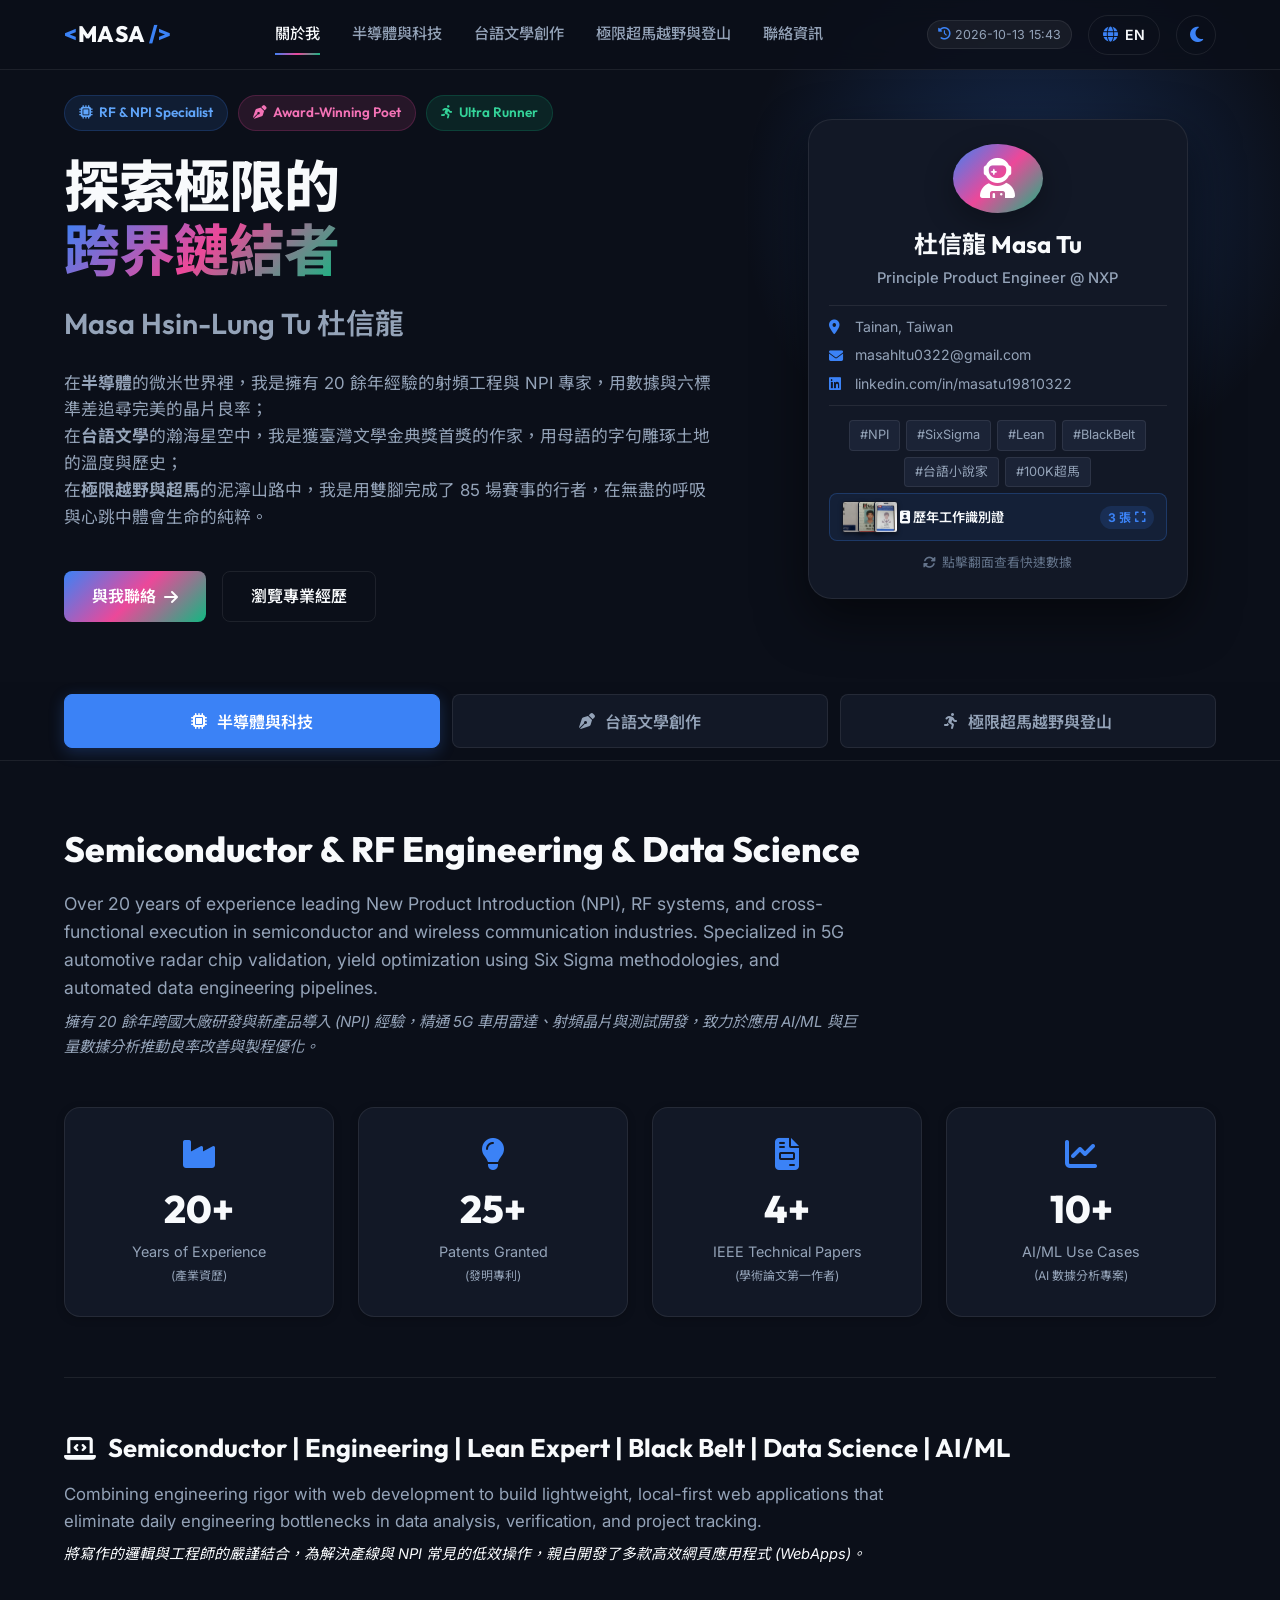
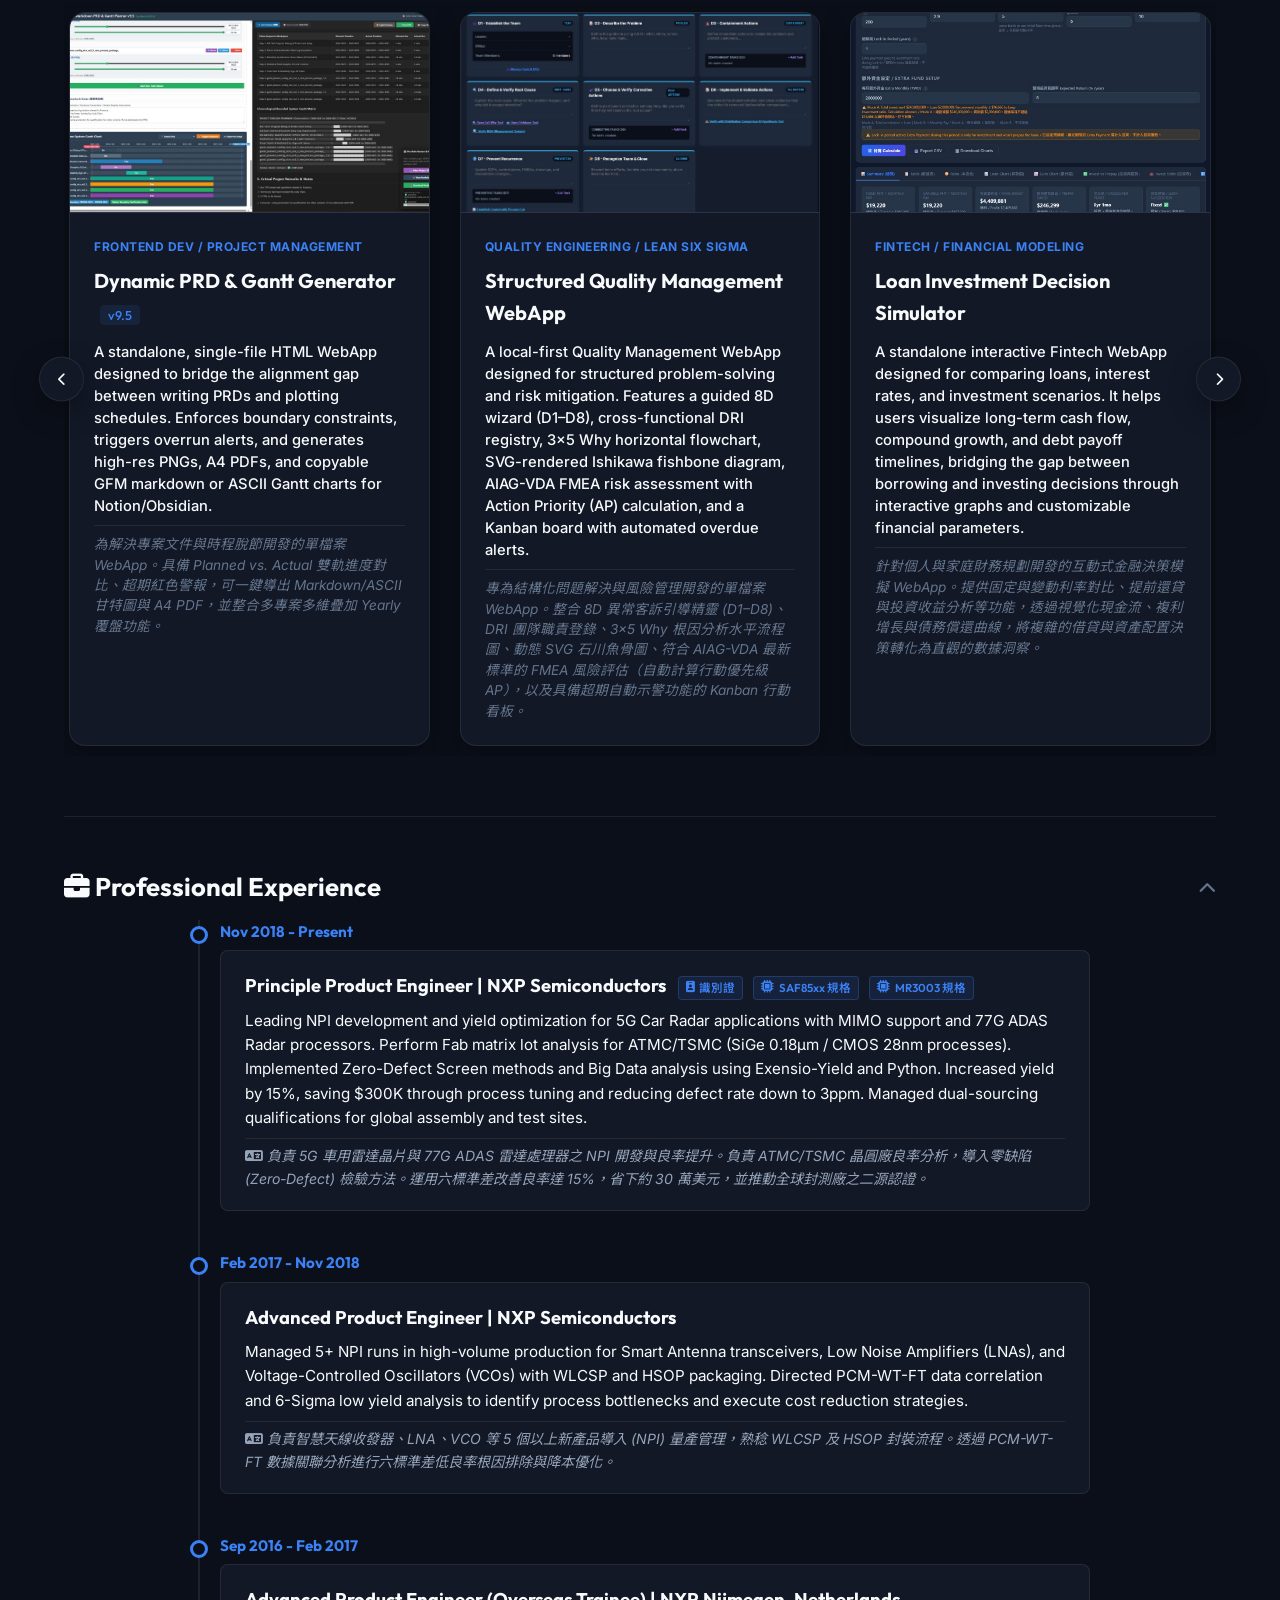
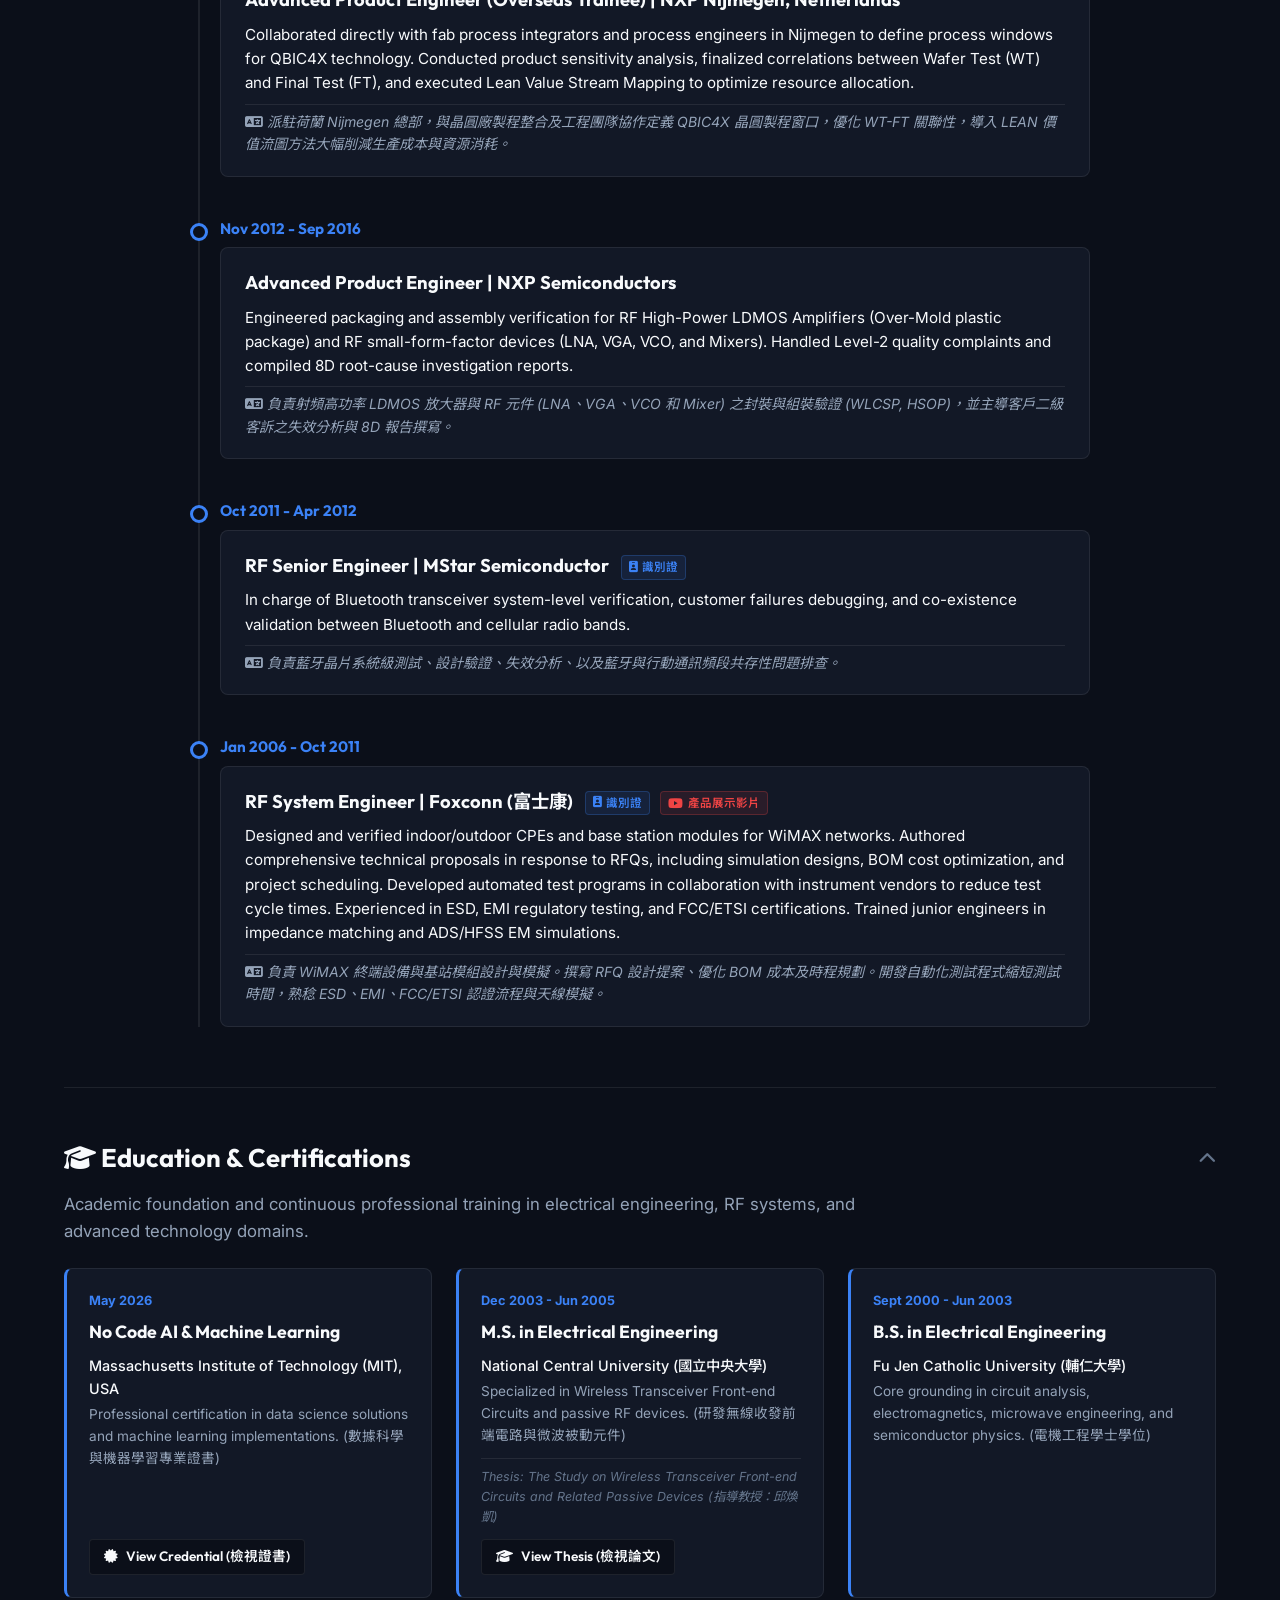
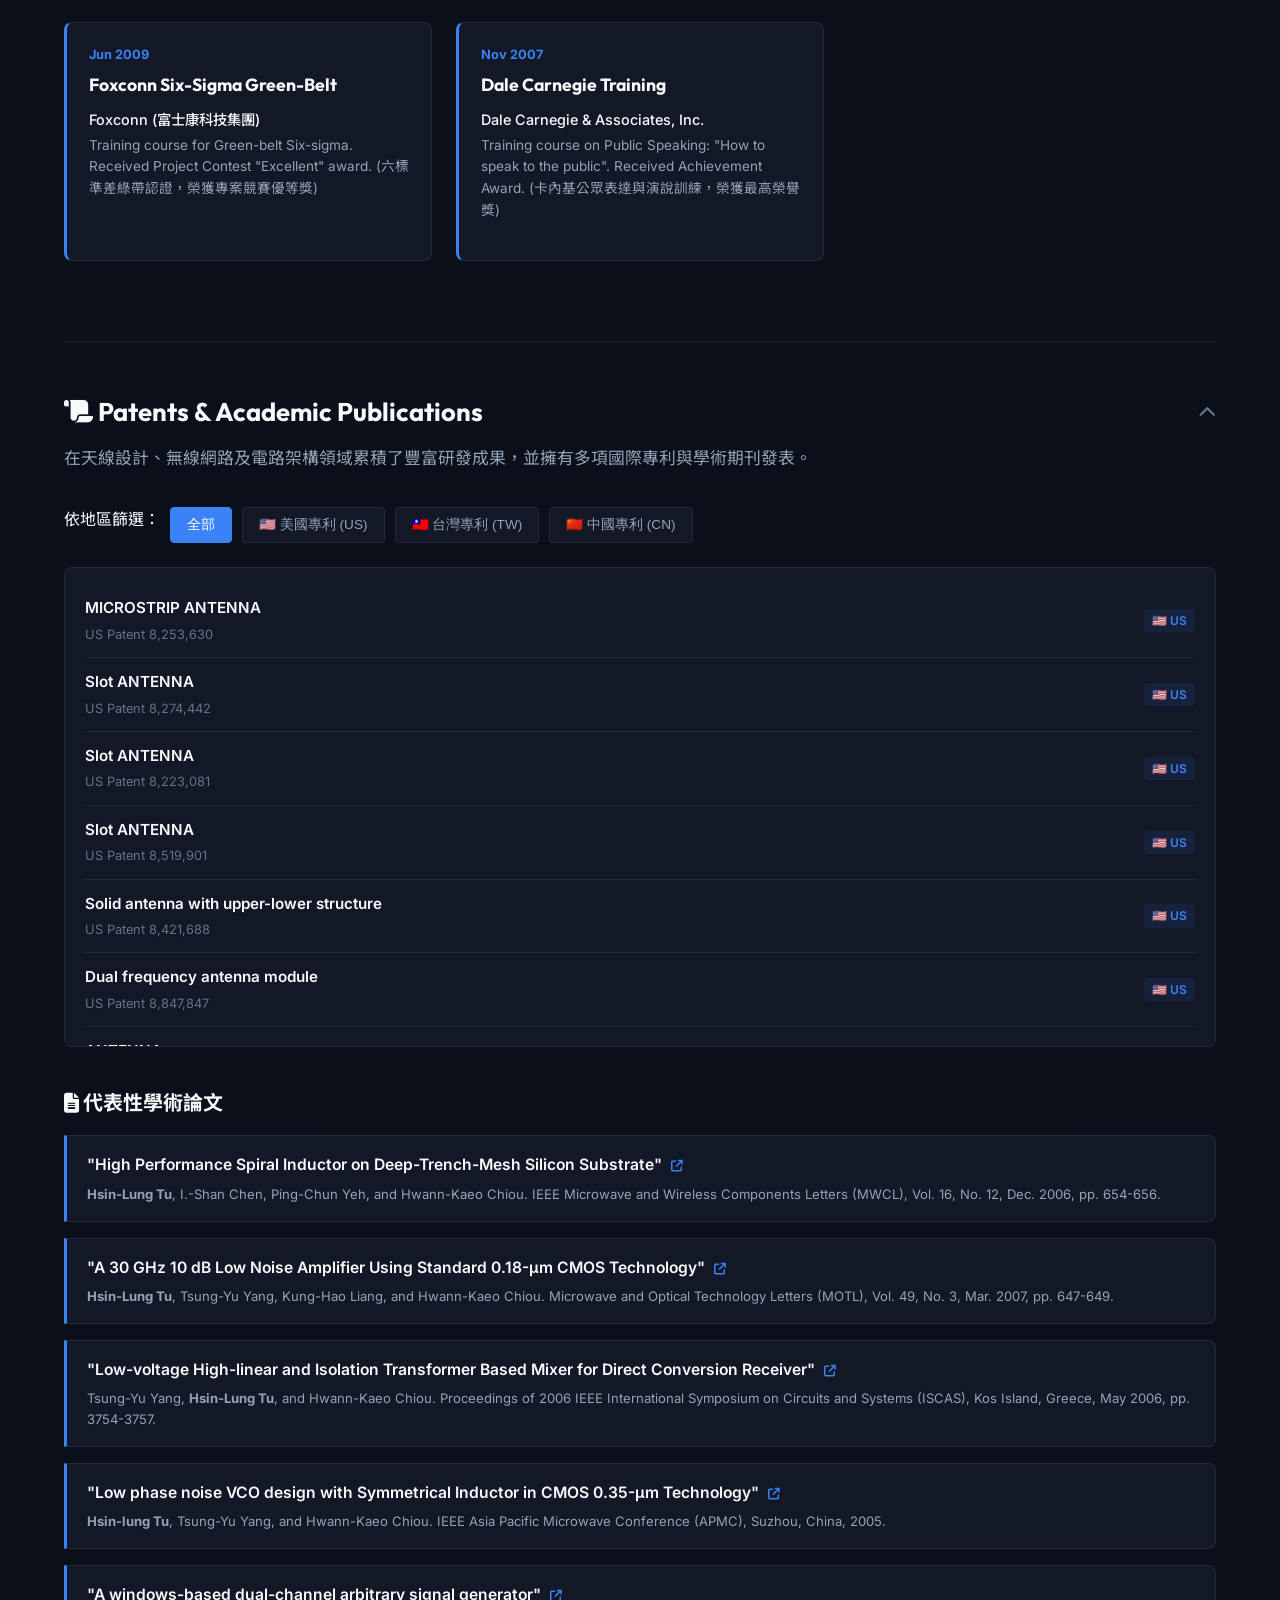
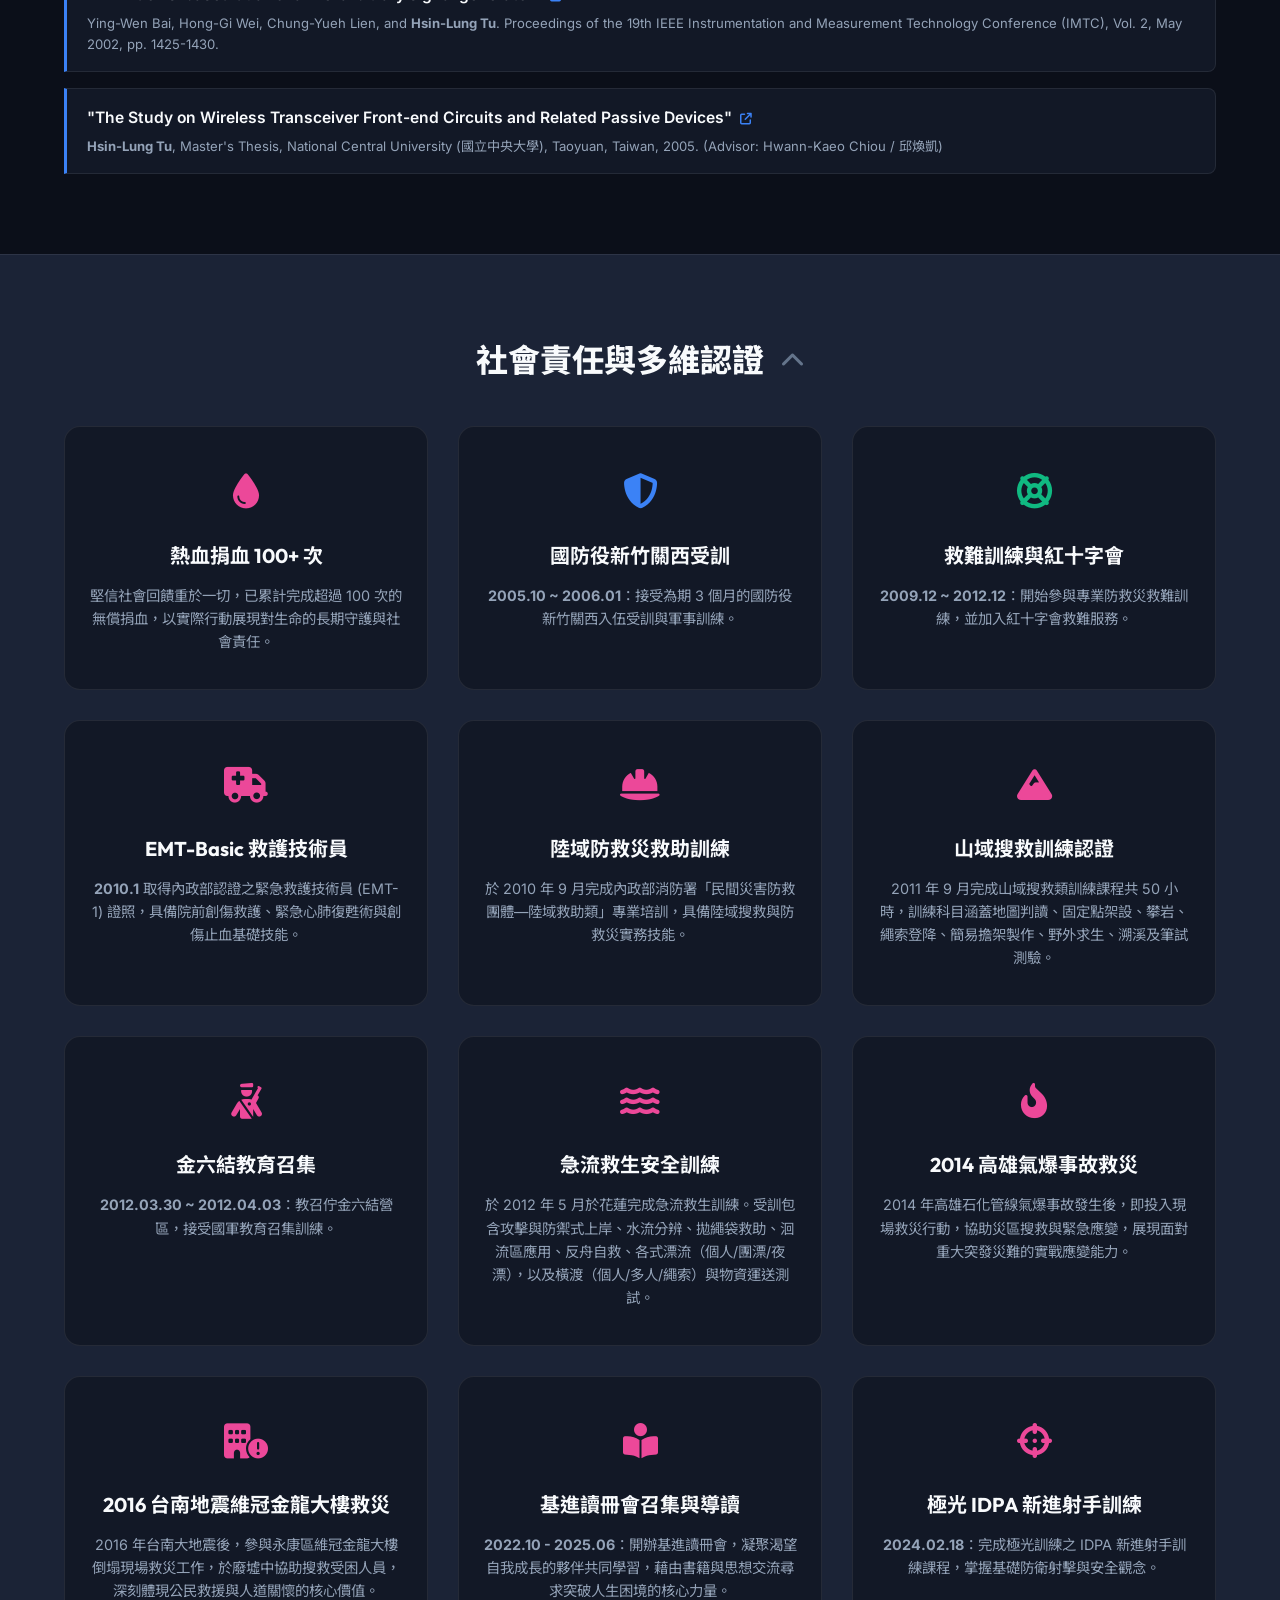
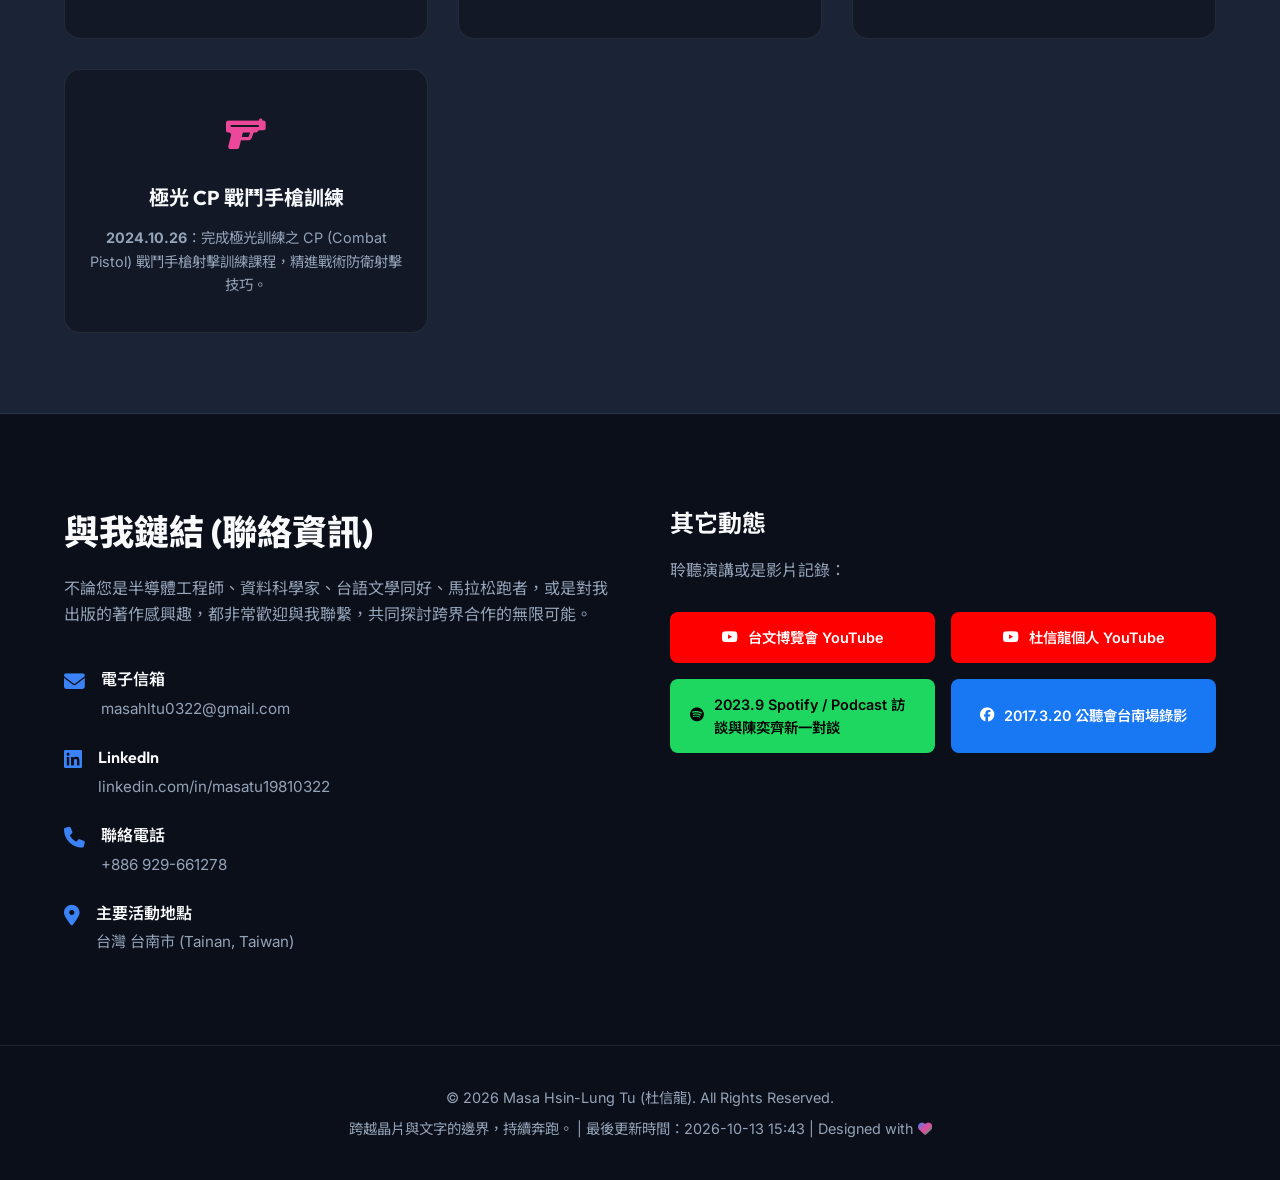
==== index.html @ 160ade7b "feat(tech): update engineering portfolio title to Semiconductor | Engineering | Lean Expert | Black " ====
<!DOCTYPE html>
<html lang="zh-Hant-TW">
<head>
    <meta charset="UTF-8">
    <meta name="viewport" content="width=device-width, initial-scale=1.0">
    <title>Masa Hsin-Lung Tu | 杜信龍 - 跨界・鏈結 Portfolio</title>
    <meta name="description" content="杜信龍 (Masa Hsin-Lung Tu) 的個人專業網站。結合 20+ 年半導體/射頻/NPI 工程專家、金典獎台語作家與詩人、以及 85 場極限超馬越野跑者的跨界行者。">
    <meta name="keywords" content="杜信龍, Masa Tu, NXP, 半導體工程師, 台語作家, 台灣文學金典獎, 有魂無體, 越野跑, 超級馬拉松, RF Engineer, NPI">
    <meta name="author" content="Masa Hsin-Lung Tu">
    
    <!-- Google Fonts -->
    <link rel="preconnect" href="https://fonts.googleapis.com">
    <link rel="preconnect" href="https://fonts.gstatic.com" crossorigin>
    <link href="https://fonts.googleapis.com/css2?family=Inter:wght@300;400;500;600;700&family=Outfit:wght@400;500;600;700;800&family=Noto+Sans+TC:wght@300;400;500;700;900&display=swap" rel="stylesheet">
    
    <!-- FontAwesome for Icons -->
    <link rel="stylesheet" href="https://cdnjs.cloudflare.com/ajax/libs/font-awesome/6.4.0/css/all.min.css">
    
    <!-- Custom CSS -->
    <link rel="stylesheet" href="style.css?v=1.1.22">
</head>
<body class="dark-theme">
    <!-- Navbar -->
    <header class="navbar">
        <div class="nav-container">
            <a href="#" class="logo">
                <span class="logo-accent">&lt;</span>MASA<span class="logo-accent"> /&gt;</span>
            </a>
            
            <nav class="nav-menu" id="navMenu">
                <a href="#about" class="nav-link active" data-i18n="nav_about">關於我</a>
                <a href="#tech" class="nav-link" data-tab="tech" data-i18n="nav_tech">半導體與科技</a>
                <a href="#lit" class="nav-link" data-tab="lit" data-i18n="nav_lit">台語文學創作</a>
                <a href="#running" class="nav-link" data-tab="running" data-i18n="nav_running">極限超馬越野與登山</a>
                <a href="#contact" class="nav-link" data-i18n="nav_contact">聯絡資訊</a>
            </nav>
            
            <div class="nav-actions">
                <span class="nav-last-updated" title="資料最後更新時間" data-i18n-title="nav_updated_title">
                    <i class="fa-solid fa-clock-rotate-left" style="color: var(--accent-tech);"></i> 2026-10-13 15:43
                </span>
                <button id="langToggle" class="lang-toggle-btn" aria-label="切換語言 / Switch Language" title="切換語言 / Switch Language">
                    <i class="fa-solid fa-globe"></i>
                    <span id="langText">EN</span>
                </button>
                <button id="themeToggle" class="theme-toggle-btn" aria-label="切換主題">
                    <i class="fa-solid fa-sun icon-sun"></i>
                    <i class="fa-solid fa-moon icon-moon"></i>
                </button>
                <button class="hamburger-btn" id="hamburger" aria-label="選單">
                    <span class="bar"></span>
                    <span class="bar"></span>
                    <span class="bar"></span>
                </button>
            </div>
        </div>
    </header>

    <!-- Hero Section -->
    <section class="hero-section" id="about">
        <div class="hero-bg-overlay"></div>
        <div class="container hero-container">
            <div class="hero-grid">
                <div class="hero-content">
                    <div class="badge-row">
                        <span class="hero-badge tech-badge"><i class="fa-solid fa-microchip"></i> RF & NPI Specialist</span>
                        <span class="hero-badge lit-badge"><i class="fa-solid fa-pen-nib"></i> Award-Winning Poet</span>
                        <span class="hero-badge run-badge"><i class="fa-solid fa-person-running"></i> Ultra Runner</span>
                    </div>
                    
                    <h1 class="hero-title" data-i18n-html="hero_title">
                        探索極限的<br>
                        <span class="text-gradient">跨界鏈結者</span>
                    </h1>
                    
                    <h2 class="hero-subtitle" data-i18n="hero_subtitle">Masa Hsin-Lung Tu 杜信龍</h2>
                    
                    <p class="hero-description" data-i18n-html="hero_desc">
                        在<strong>半導體</strong>的微米世界裡，我是擁有 20 餘年經驗的射頻工程與 NPI 專家，用數據與六標準差追尋完美的晶片良率；<br>
                        在<strong>台語文學</strong>的瀚海星空中，我是獲臺灣文學金典獎首獎的作家，用母語的字句雕琢土地的溫度與歷史；<br>
                        在<strong>極限越野與超馬</strong>的泥濘山路中，我是用雙腳完成了 85 場賽事的行者，在無盡的呼吸與心跳中體會生命的純粹。
                    </p>
                    
                    <div class="hero-buttons">
                        <a href="#contact" class="btn btn-primary" data-i18n-html="hero_btn_contact">與我聯絡 <i class="fa-solid fa-arrow-right"></i></a>
                        <a href="#tech" class="btn btn-secondary scroll-to-tabs" data-tab="tech" data-i18n="hero_btn_experience">瀏覽專業經歷</a>
                    </div>
                </div>
                
                <!-- Hero Visual Card -->
                <div class="hero-visual">
                    <div class="profile-card-wrapper">
                        <div class="profile-card">
                            <div class="card-inner">
                                <div class="card-front">
                                    <div class="profile-avatar">
                                        <i class="fa-solid fa-user-astronaut"></i>
                                    </div>
                                    <h3 class="profile-name">杜信龍 Masa Tu</h3>
                                    <p class="profile-title">Principle Product Engineer @ NXP</p>
                                    <div class="profile-meta">
                                        <span><i class="fa-solid fa-location-dot"></i> Tainan, Taiwan</span>
                                        <span><i class="fa-solid fa-envelope"></i> masahltu0322@gmail.com</span>
                                        <span><i class="fa-brands fa-linkedin"></i> <a href="https://www.linkedin.com/in/masatu19810322/" target="_blank" style="color:inherit;text-decoration:none;">linkedin.com/in/masatu19810322</a></span>
                                    </div>
                                    <div class="profile-tags">
                                        <span>#NPI</span>
                                        <span>#SixSigma</span>
                                        <span>#Lean</span>
                                        <span>#BlackBelt</span>
                                        <span>#台語小說家</span>
                                        <span>#100K超馬</span>
                                    </div>
                                    <div class="card-badge-btn front-badge-btn" id="frontBadgesBtn" title="點擊翻轉並放大檢視歷年工作識別證">
                                        <div class="badge-btn-left">
                                            <div class="badge-avatar-stack" id="frontBadgeAvatarStack">
                                                <img src="assets/images/badge_nxp.jpg" alt="NXP" class="badge-stack-img">
                                                <img src="assets/images/badge_mstar.jpg" alt="MStar" class="badge-stack-img">
                                                <img src="assets/images/badge_foxconn.jpg" alt="Foxconn" class="badge-stack-img">
                                            </div>
                                            <span><i class="fa-solid fa-id-badge"></i> <span data-i18n="card_badges_btn">歷年工作識別證</span></span>
                                        </div>
                                        <span class="badge-pill-count" id="frontBadgeCountText">3 張 <i class="fa-solid fa-expand"></i></span>
                                    </div>
                                    <div class="card-hint" data-i18n-html="card_front_hint">
                                        <i class="fa-solid fa-rotate"></i> 點擊翻面查看快速數據
                                    </div>
                                </div>
                                <div class="card-back">
                                    <h3 data-i18n="card_back_title">極限數據總覽</h3>
                                    <div class="stats-mini-grid">
                                        <div class="mini-stat-item">
                                            <span class="mini-stat-num">20+</span>
                                            <span class="mini-stat-label" data-i18n="card_stat_exp">工程資歷 (年)</span>
                                        </div>
                                        <div class="mini-stat-item">
                                            <span class="mini-stat-num">25+</span>
                                            <span class="mini-stat-label" data-i18n="card_stat_patents">專利發明 (件)</span>
                                        </div>
                                        <div class="mini-stat-item">
                                            <span class="mini-stat-num">9</span>
                                            <span class="mini-stat-label" data-i18n="card_stat_books">出版著作 (本)</span>
                                        </div>
                                        <div class="mini-stat-item">
                                            <span class="mini-stat-num">85</span>
                                            <span class="mini-stat-label" data-i18n="card_stat_races">完成賽事 (場)</span>
                                        </div>
                                    </div>
                                    <div class="special-achievements">
                                        <div class="achievement-pill" data-i18n-html="card_achieve_lit">
                                            <i class="fa-solid fa-award"></i> 金典獎台語創作首獎
                                        </div>
                                        <div class="achievement-pill" data-i18n-html="card_achieve_blood">
                                            <i class="fa-solid fa-heart-pulse"></i> 100+ 次熱血捐血
                                        </div>
                                        <div class="achievement-pill" data-i18n-html="card_achieve_emt">
                                            <i class="fa-solid fa-kit-medical"></i> EMT-1 救護技術員
                                        </div>
                                    </div>
                                    <div class="card-badge-btn" id="openBadgesModalBtn" title="點擊檢視歷年工作識別證">
                                        <div class="badge-btn-left">
                                            <div class="badge-avatar-stack" id="badgeAvatarStack">
                                                <img src="assets/images/badge_nxp.jpg" alt="NXP" class="badge-stack-img">
                                                <img src="assets/images/badge_mstar.jpg" alt="MStar" class="badge-stack-img">
                                                <img src="assets/images/badge_foxconn.jpg" alt="Foxconn" class="badge-stack-img">
                                            </div>
                                            <span><i class="fa-solid fa-id-badge"></i> <span data-i18n="card_badges_btn">歷年工作識別證</span></span>
                                        </div>
                                        <span class="badge-pill-count" id="badgeCountText">3 張 <i class="fa-solid fa-chevron-right"></i></span>
                                    </div>
                                    <div class="card-hint" data-i18n-html="card_back_hint">
                                        <i class="fa-solid fa-rotate"></i> 點擊翻回正面
                                    </div>
                                </div>
                            </div>
                        </div>
                    </div>
                </div>
            </div>
        </div>
    </section>

    <!-- Main Dynamic Section Tabs -->
    <main class="main-tabs-container">
        <!-- Tabs Header -->
        <div class="tabs-nav-bar">
            <div class="container">
                <div class="tabs-nav" id="mainTabNav">
                    <button class="tab-btn active" data-tab="tech">
                        <i class="fa-solid fa-microchip"></i>
                        <span data-i18n="tab_tech">半導體與科技</span>
                    </button>
                    <button class="tab-btn" data-tab="lit">
                        <i class="fa-solid fa-pen-nib"></i>
                        <span data-i18n="tab_lit">台語文學創作</span>
                    </button>
                    <button class="tab-btn" data-tab="running">
                        <i class="fa-solid fa-person-running"></i>
                        <span data-i18n="tab_running">極限超馬越野與登山</span>
                    </button>
                </div>
            </div>
        </div>

        <!-- Tab Content Wrapper -->
        <div class="container tab-content-wrapper">
            
            <!-- TECH TAB -->
            <div class="tab-content active" id="tech">
                <div class="section-header">
                    <h2>Semiconductor & RF Engineering & Data Science</h2>
                    <p class="text-secondary" style="margin-bottom: 8px;">Over 20 years of experience leading New Product Introduction (NPI), RF systems, and cross-functional execution in semiconductor and wireless communication industries. Specialized in 5G automotive radar chip validation, yield optimization using Six Sigma methodologies, and automated data engineering pipelines.</p>
                    <p class="text-muted" style="font-size: 0.95rem; font-style: italic;">擁有 20 餘年跨國大廠研發與新產品導入 (NPI) 經驗，精通 5G 車用雷達、射頻晶片與測試開發，致力於應用 AI/ML 與巨量數據分析推動良率改善與製程優化。</p>
                </div>

                <!-- Tech Highlights -->
                <div class="stats-dashboard">
                    <div class="stat-card">
                        <i class="fa-solid fa-industry"></i>
                        <span class="stat-number">20+</span>
                        <span class="stat-label">Years of Experience<br><small class="text-muted">(產業資歷)</small></span>
                    </div>
                    <div class="stat-card">
                        <i class="fa-solid fa-lightbulb"></i>
                        <span class="stat-number">25+</span>
                        <span class="stat-label">Patents Granted<br><small class="text-muted">(發明專利)</small></span>
                    </div>
                    <div class="stat-card">
                        <i class="fa-solid fa-file-invoice"></i>
                        <span class="stat-number">4+</span>
                        <span class="stat-label">IEEE Technical Papers<br><small class="text-muted">(學術論文第一作者)</small></span>
                    </div>
                    <div class="stat-card">
                        <i class="fa-solid fa-chart-line"></i>
                        <span class="stat-number">10+</span>
                        <span class="stat-label">AI/ML Use Cases<br><small class="text-muted">(AI 數據分析專案)</small></span>
                    </div>
                </div>

                <!-- Custom WebApps Developer Showcase -->
                <div class="tech-sub-section">
                    <h3 class="sub-section-title"><i class="fa-solid fa-laptop-code"></i> Semiconductor | Engineering | Lean Expert | Black Belt | Data Science | AI/ML</h3>
                    <p class="sub-section-intro" style="margin-bottom: 8px;">Combining engineering rigor with web development to build lightweight, local-first web applications that eliminate daily engineering bottlenecks in data analysis, verification, and project tracking.</p>
                    <p class="text-muted" style="font-size: 0.92rem; font-style: italic; margin-bottom: 36px;">將寫作的邏輯與工程師的嚴謹結合，為解決產線與 NPI 常見的低效操作，親自開發了多款高效網頁應用程式 (WebApps)。</p>
                    
                                        <div class="projects-slider-wrapper">
                        <button class="slider-btn prev-btn" id="prevProjectBtn" aria-label="Previous Project"><i class="fa-solid fa-chevron-left"></i></button>
                        <div class="projects-grid slider-mode" id="projectsSliderTrack">
                            <div class="project-card">
                            <div class="project-img-container">
                                <img src="assets/images/project1.png" alt="Dynamic PRD & Gantt Generator" class="project-img">
                            </div>
                            <div class="project-body">
                                <span class="project-tag">Frontend Dev / Project Management</span>
                                <h4>Dynamic PRD & Gantt Generator <span class="version-tag">v9.5</span></h4>
                                <div style="display: flex; flex-direction: column; gap: 8px;">
                                    <p style="font-weight: 500; color: var(--text-primary);">A standalone, single-file HTML WebApp designed to bridge the alignment gap between writing PRDs and plotting schedules. Enforces boundary constraints, triggers overrun alerts, and generates high-res PNGs, A4 PDFs, and copyable GFM markdown or ASCII Gantt charts for Notion/Obsidian.</p>
                                    <p style="font-size: 0.85rem; color: var(--text-muted); font-style: italic; border-top: 1px solid var(--border-color); padding-top: 8px;">為解決專案文件與時程脫節開發的單檔案 WebApp。具備 Planned vs. Actual 雙軌進度對比、超期紅色警報，可一鍵導出 Markdown/ASCII 甘特圖與 A4 PDF，並整合多專案多維疊加 Yearly 覆盤功能。</p>
                                </div>
                            </div>
                        </div>

                        <!-- Project 5 -->
                        <div class="project-card">
                            <div class="project-img-container">
                                <img src="assets/images/project5.png" alt="Structured Quality Management WebApp" class="project-img">
                            </div>
                            <div class="project-body">
                                <span class="project-tag">Quality Engineering / Lean Six Sigma</span>
                                <h4>Structured Quality Management WebApp</h4>
                                <div style="display: flex; flex-direction: column; gap: 8px;">
                                    <p style="font-weight: 500; color: var(--text-primary);">A local-first Quality Management WebApp designed for structured problem-solving and risk mitigation. Features a guided 8D wizard (D1–D8), cross-functional DRI registry, 3×5 Why horizontal flowchart, SVG-rendered Ishikawa fishbone diagram, AIAG-VDA FMEA risk assessment with Action Priority (AP) calculation, and a Kanban board with automated overdue alerts.</p>
                                    <p style="font-size: 0.85rem; color: var(--text-muted); font-style: italic; border-top: 1px solid var(--border-color); padding-top: 8px;">專為結構化問題解決與風險管理開發的單檔案 WebApp。整合 8D 異常客訴引導精靈 (D1–D8)、DRI 團隊職責登錄、3×5 Why 根因分析水平流程圖、動態 SVG 石川魚骨圖、符合 AIAG-VDA 最新標準的 FMEA 風險評估（自動計算行動優先級 AP），以及具備超期自動示警功能的 Kanban 行動看板。</p>
                                </div>
                            </div>
                        </div>

                                                    <!-- Project 4 -->
                        <div class="project-card">
                            <div class="project-img-container">
                                <img src="assets/images/project4.jpg" alt="Loan Investment Decision Simulator" class="project-img">
                            </div>
                            <div class="project-body">
                                <span class="project-tag">Fintech / Financial Modeling</span>
                                <h4>Loan Investment Decision Simulator</h4>
                                <div style="display: flex; flex-direction: column; gap: 8px;">
                                    <p style="font-weight: 500; color: var(--text-primary);">A standalone interactive Fintech WebApp designed for comparing loans, interest rates, and investment scenarios. It helps users visualize long-term cash flow, compound growth, and debt payoff timelines, bridging the gap between borrowing and investing decisions through interactive graphs and customizable financial parameters.</p>
                                    <p style="font-size: 0.85rem; color: var(--text-muted); font-style: italic; border-top: 1px solid var(--border-color); padding-top: 8px;">針對個人與家庭財務規劃開發的互動式金融決策模擬 WebApp。提供固定與變動利率對比、提前還貸與投資收益分析等功能，透過視覺化現金流、複利增長與債務償還曲線，將複雜的借貸與資產配置決策轉化為直觀的數據洞察。</p>
                                </div>
                            </div>
                        </div>

                            <div class="project-card">
                            <div class="project-img-container">
                                <img src="assets/images/project3.png" alt="Semiconductor STDF Sanity Checker" class="project-img">
                            </div>
                            <div class="project-body">
                                <span class="project-tag">Data Engineering / Yield Analysis</span>
                                <h4>Semiconductor STDF Sanity Checker</h4>
                                <div style="display: flex; flex-direction: column; gap: 8px;">
                                    <p style="font-weight: 500; color: var(--text-primary);">A unified verification platform that accelerates NPI development and variant migrations (e.g., CP1 to CP2). Implements optimized PKL gzip caching for sub-second parsing of millions of rows of STDF data, comparing yield limits side-by-side and providing interactive wafer maps and Cpkn health dashboards.</p>
                                    <p style="font-size: 0.85rem; color: var(--text-muted); font-style: italic; border-top: 1px solid var(--border-color); padding-top: 8px;">針對 NPI 導入與程式版本遷移（如 CP1/CP2 整合）開發的一鍵式自動驗證平台。整合 Gzip-PKL 緩存達到百萬行 STDF 數據毫秒級加載，提供 Cpkn 良率分析、Wafer Map 互動映射與 Pareto 異常分析。</p>
                                </div>
                            </div>
                        </div>

                            <div class="project-card">
                            <div class="project-img-container">
                                <img src="assets/images/project2.png" alt="ECID Anomaly Detection System" class="project-img">
                            </div>
                            <div class="project-body">
                                <span class="project-tag">Machine Learning / Big Data</span>
                                <h4>ECID Spatial Outlier Detection System</h4>
                                <div style="display: flex; flex-direction: column; gap: 8px;">
                                    <p style="font-weight: 500; color: var(--text-primary);">A spatial-aware ML anomaly detector targeting maverick dies and edge defects. Utilizes Polars lazy evaluation and Parquet storage for sub-second ECID querying of 1.6 billion points. Combines Univariate (3-Sigma), Bivariate Regression (6-Sigma), NNR (Nearest Neighbor Residual) with PCA and TensorFlow Autoencoders.</p>
                                    <p style="font-size: 0.85rem; color: var(--text-muted); font-style: italic; border-top: 1px solid var(--border-color); padding-top: 8px;">以 Python + ML 開發的先進晶片異常檢測系統。運用 Polars 與 Parquet 於毫秒內查詢與分析數十億點晶圓座標；結合 3-Sigma、雙變量回歸與空間鄰近殘差 (NNR) 演算法，配合 PCA 與 TensorFlow 自動編碼器，捕獲潛藏的 Maverick 晶粒。</p>
                                </div>
                            </div>
                        </div>
                        </div>
                        <button class="slider-btn next-btn" id="nextProjectBtn" aria-label="Next Project"><i class="fa-solid fa-chevron-right"></i></button>
                    </div>
                </div>

                <!-- Career Timeline -->
                <div class="tech-sub-section collapsible-section">
                    <h3 class="sub-section-title toggle-trigger">
                        <span><i class="fa-solid fa-briefcase"></i> Professional Experience</span>
                        <i class="fa-solid fa-chevron-down toggle-chevron"></i>
                    </h3>
                    <div class="collapsible-content">
                        <div class="collapsible-inner">
                            <div class="timeline">
                        <!-- NXP Present -->
                        <div class="timeline-item">
                            <div class="timeline-dot tech-dot"></div>
                            <div class="timeline-date">Nov 2018 - Present</div>
                            <div class="timeline-content">
                                <h4>Principle Product Engineer | NXP Semiconductors <a href="#openBadgesModal" class="timeline-badge-link" data-badge-id="nxp" title="查看 NXP 識別證"><i class="fa-solid fa-id-badge"></i> 識別證</a> <a href="https://www.nxp.com/products/SAF85XX" target="_blank" rel="noopener noreferrer" class="timeline-datasheet-link" title="查看 NXP SAF85xx 77GHz 單晶片雷達 SoC 產品規格 (Datasheet)" data-i18n-title="nxp_saf85xx_title"><i class="fa-solid fa-microchip"></i> <span data-i18n="nxp_saf85xx_btn">SAF85xx 規格</span></a> <a href="https://www.nxp.com/products/MR3003" target="_blank" rel="noopener noreferrer" class="timeline-datasheet-link" title="查看 NXP MR3003 77GHz 車用雷達收發器產品規格 (Datasheet)" data-i18n-title="nxp_mr3003_title"><i class="fa-solid fa-microchip"></i> <span data-i18n="nxp_mr3003_btn">MR3003 規格</span></a></h4>
                                <div style="display: flex; flex-direction: column; gap: 8px;">
                                    <p style="font-size: 0.95rem; color: var(--text-primary);">Leading NPI development and yield optimization for 5G Car Radar applications with MIMO support and 77G ADAS Radar processors. Perform Fab matrix lot analysis for ATMC/TSMC (SiGe 0.18μm / CMOS 28nm processes). Implemented Zero-Defect Screen methods and Big Data analysis using Exensio-Yield and Python. Increased yield by 15%, saving $300K through process tuning and reducing defect rate down to 3ppm. Managed dual-sourcing qualifications for global assembly and test sites.</p>
                                    <p style="font-size: 0.88rem; color: var(--text-secondary); font-style: italic; border-top: 1px solid var(--border-color); padding-top: 6px;"><i class="fa-solid fa-language text-muted"></i> 負責 5G 車用雷達晶片與 77G ADAS 雷達處理器之 NPI 開發與良率提升。負責 ATMC/TSMC 晶圓廠良率分析，導入零缺陷 (Zero-Defect) 檢驗方法。運用六標準差改善良率達 15%，省下約 30 萬美元，並推動全球封測廠之二源認證。</p>
                                </div>
                            </div>
                        </div>
                        
                        <!-- NXP 2017 -->
                        <div class="timeline-item">
                            <div class="timeline-dot tech-dot"></div>
                            <div class="timeline-date">Feb 2017 - Nov 2018</div>
                            <div class="timeline-content">
                                <h4>Advanced Product Engineer | NXP Semiconductors</h4>
                                <div style="display: flex; flex-direction: column; gap: 8px;">
                                    <p style="font-size: 0.95rem; color: var(--text-primary);">Managed 5+ NPI runs in high-volume production for Smart Antenna transceivers, Low Noise Amplifiers (LNAs), and Voltage-Controlled Oscillators (VCOs) with WLCSP and HSOP packaging. Directed PCM-WT-FT data correlation and 6-Sigma low yield analysis to identify process bottlenecks and execute cost reduction strategies.</p>
                                    <p style="font-size: 0.88rem; color: var(--text-secondary); font-style: italic; border-top: 1px solid var(--border-color); padding-top: 6px;"><i class="fa-solid fa-language text-muted"></i> 負責智慧天線收發器、LNA、VCO 等 5 個以上新產品導入 (NPI) 量產管理，熟稔 WLCSP 及 HSOP 封裝流程。透過 PCM-WT-FT 數據關聯分析進行六標準差低良率根因排除與降本優化。</p>
                                </div>
                            </div>
                        </div>

                        <!-- NXP Netherland -->
                        <div class="timeline-item">
                            <div class="timeline-dot tech-dot"></div>
                            <div class="timeline-date">Sep 2016 - Feb 2017</div>
                            <div class="timeline-content">
                                <h4>Advanced Product Engineer (Overseas Trainee) | NXP Nijmegen, Netherlands</h4>
                                <div style="display: flex; flex-direction: column; gap: 8px;">
                                    <p style="font-size: 0.95rem; color: var(--text-primary);">Collaborated directly with fab process integrators and process engineers in Nijmegen to define process windows for QBIC4X technology. Conducted product sensitivity analysis, finalized correlations between Wafer Test (WT) and Final Test (FT), and executed Lean Value Stream Mapping to optimize resource allocation.</p>
                                    <p style="font-size: 0.88rem; color: var(--text-secondary); font-style: italic; border-top: 1px solid var(--border-color); padding-top: 6px;"><i class="fa-solid fa-language text-muted"></i> 派駐荷蘭 Nijmegen 總部，與晶圓廠製程整合及工程團隊協作定義 QBIC4X 晶圓製程窗口，優化 WT-FT 關聯性，導入 LEAN 價值流圖方法大幅削減生產成本與資源消耗。</p>
                                </div>
                            </div>
                        </div>

                        <!-- NXP 2012 -->
                        <div class="timeline-item">
                            <div class="timeline-dot tech-dot"></div>
                            <div class="timeline-date">Nov 2012 - Sep 2016</div>
                            <div class="timeline-content">
                                <h4>Advanced Product Engineer | NXP Semiconductors</h4>
                                <div style="display: flex; flex-direction: column; gap: 8px;">
                                    <p style="font-size: 0.95rem; color: var(--text-primary);">Engineered packaging and assembly verification for RF High-Power LDMOS Amplifiers (Over-Mold plastic package) and RF small-form-factor devices (LNA, VGA, VCO, and Mixers). Handled Level-2 quality complaints and compiled 8D root-cause investigation reports.</p>
                                    <p style="font-size: 0.88rem; color: var(--text-secondary); font-style: italic; border-top: 1px solid var(--border-color); padding-top: 6px;"><i class="fa-solid fa-language text-muted"></i> 負責射頻高功率 LDMOS 放大器與 RF 元件 (LNA、VGA、VCO 和 Mixer) 之封裝與組裝驗證 (WLCSP, HSOP)，並主導客戶二級客訴之失效分析與 8D 報告撰寫。</p>
                                </div>
                            </div>
                        </div>

                        <!-- MStar -->
                        <div class="timeline-item">
                            <div class="timeline-dot tech-dot"></div>
                            <div class="timeline-date">Oct 2011 - Apr 2012</div>
                            <div class="timeline-content">
                                <h4>RF Senior Engineer | MStar Semiconductor <a href="#openBadgesModal" class="timeline-badge-link" data-badge-id="mstar" title="查看 MStar 識別證"><i class="fa-solid fa-id-badge"></i> 識別證</a></h4>
                                <div style="display: flex; flex-direction: column; gap: 8px;">
                                    <p style="font-size: 0.95rem; color: var(--text-primary);">In charge of Bluetooth transceiver system-level verification, customer failures debugging, and co-existence validation between Bluetooth and cellular radio bands.</p>
                                    <p style="font-size: 0.88rem; color: var(--text-secondary); font-style: italic; border-top: 1px solid var(--border-color); padding-top: 6px;"><i class="fa-solid fa-language text-muted"></i> 負責藍牙晶片系統級測試、設計驗證、失效分析、以及藍牙與行動通訊頻段共存性問題排查。</p>
                                </div>
                            </div>
                        </div>

                        <!-- Foxconn -->
                        <div class="timeline-item">
                            <div class="timeline-dot tech-dot"></div>
                            <div class="timeline-date">Jan 2006 - Oct 2011</div>
                            <div class="timeline-content">
                                <h4>RF System Engineer | Foxconn (富士康) <a href="#openBadgesModal" class="timeline-badge-link" data-badge-id="foxconn" title="查看 Foxconn 識別證"><i class="fa-solid fa-id-badge"></i> 識別證</a> <a href="https://www.youtube.com/watch?v=hIFL5zytaDg" target="_blank" rel="noopener noreferrer" class="timeline-video-link" title="觀看 Motorola WiMAX CPE 產品展示影片 (YouTube)" data-i18n-title="foxconn_video_title"><i class="fa-brands fa-youtube"></i> <span data-i18n="foxconn_video_btn">產品展示影片</span></a></h4>
                                <div style="display: flex; flex-direction: column; gap: 8px;">
                                    <p style="font-size: 0.95rem; color: var(--text-primary);">Designed and verified indoor/outdoor CPEs and base station modules for WiMAX networks. Authored comprehensive technical proposals in response to RFQs, including simulation designs, BOM cost optimization, and project scheduling. Developed automated test programs in collaboration with instrument vendors to reduce test cycle times. Experienced in ESD, EMI regulatory testing, and FCC/ETSI certifications. Trained junior engineers in impedance matching and ADS/HFSS EM simulations.</p>
                                    <p style="font-size: 0.88rem; color: var(--text-secondary); font-style: italic; border-top: 1px solid var(--border-color); padding-top: 6px;"><i class="fa-solid fa-language text-muted"></i> 負責 WiMAX 終端設備與基站模組設計與模擬。撰寫 RFQ 設計提案、優化 BOM 成本及時程規劃。開發自動化測試程式縮短測試時間，熟稔 ESD、EMI、FCC/ETSI 認證流程與天線模擬。</p>
                                </div>
                            </div>
                        </div>
                            </div>
                        </div>
                    </div>
                </div>

                <!-- Education & Certifications -->
                <div class="tech-sub-section collapsible-section">
                    <h3 class="sub-section-title toggle-trigger">
                        <span><i class="fa-solid fa-graduation-cap"></i> Education & Certifications</span>
                        <i class="fa-solid fa-chevron-down toggle-chevron"></i>
                    </h3>
                    <div class="collapsible-content">
                        <div class="collapsible-inner">
                    <p class="sub-section-intro" style="margin-bottom: 24px;">Academic foundation and continuous professional training in electrical engineering, RF systems, and advanced technology domains.</p>
                    
                    <div class="education-grid" style="display: grid; grid-template-columns: repeat(auto-fit, minmax(280px, 1fr)); gap: 24px; margin-bottom: 20px;">
                        <!-- MIT Certification -->
                        <div class="education-card" style="background-color: var(--bg-surface); border: 1px solid var(--border-color); border-radius: var(--border-radius-sm); padding: 22px; border-left: 3px solid var(--accent-tech); display: flex; flex-direction: column;">
                            <div style="font-size: 0.8rem; font-weight: 700; color: var(--accent-tech); margin-bottom: 6px;">May 2026</div>
                            <h4 style="font-family: var(--font-heading); font-size: 1.1rem; font-weight: 700; margin-bottom: 8px;">No Code AI & Machine Learning</h4>
                            <p style="font-size: 0.9rem; color: var(--text-primary); font-weight: 500; margin-bottom: 4px;">Massachusetts Institute of Technology (MIT), USA</p>
                            <p style="font-size: 0.85rem; color: var(--text-secondary); margin-bottom: 16px;">Professional certification in data science solutions and machine learning implementations. (數據科學與機器學習專業證書)</p>
                            <a href="https://www.credential.net/1beeaa99-c1f6-44f2-8812-691d06e9d05d" target="_blank" class="btn btn-mini" style="margin-top: auto; display: inline-flex; justify-content: center; align-self: flex-start;"><i class="fa-solid fa-certificate"></i> View Credential (檢視證書)</a>
                        </div>
                        
                        <!-- Master's Degree -->
                        <div class="education-card" style="background-color: var(--bg-surface); border: 1px solid var(--border-color); border-radius: var(--border-radius-sm); padding: 22px; border-left: 3px solid var(--accent-tech); display: flex; flex-direction: column;">
                            <div style="font-size: 0.8rem; font-weight: 700; color: var(--accent-tech); margin-bottom: 6px;">Dec 2003 - Jun 2005</div>
                            <h4 style="font-family: var(--font-heading); font-size: 1.1rem; font-weight: 700; margin-bottom: 8px;">M.S. in Electrical Engineering</h4>
                            <p style="font-size: 0.9rem; color: var(--text-primary); font-weight: 500; margin-bottom: 4px;">National Central University (國立中央大學)</p>
                            <p style="font-size: 0.85rem; color: var(--text-secondary); margin-bottom: 12px;">Specialized in Wireless Transceiver Front-end Circuits and passive RF devices. (研發無線收發前端電路與微波被動元件)</p>
                            <p style="font-size: 0.78rem; color: var(--text-muted); font-style: italic; border-top: 1px solid var(--border-color); padding-top: 8px; margin-top: auto; margin-bottom: 12px;">Thesis: The Study on Wireless Transceiver Front-end Circuits and Related Passive Devices (指導教授：邱煥凱)</p>
                            <a href="https://etd.lib.ncu.edu.tw/thesis/detail/acc1cd69b596e6b3bccf52b0019d9a15/?seq=7" target="_blank" class="btn btn-mini" style="display: inline-flex; justify-content: center; align-self: flex-start;"><i class="fa-solid fa-graduation-cap"></i> View Thesis (檢視論文)</a>
                        </div>
                        
                        <!-- Bachelor's Degree -->
                        <div class="education-card" style="background-color: var(--bg-surface); border: 1px solid var(--border-color); border-radius: var(--border-radius-sm); padding: 22px; border-left: 3px solid var(--accent-tech); display: flex; flex-direction: column;">
                            <div style="font-size: 0.8rem; font-weight: 700; color: var(--accent-tech); margin-bottom: 6px;">Sept 2000 - Jun 2003</div>
                            <h4 style="font-family: var(--font-heading); font-size: 1.1rem; font-weight: 700; margin-bottom: 8px;">B.S. in Electrical Engineering</h4>
                            <p style="font-size: 0.9rem; color: var(--text-primary); font-weight: 500; margin-bottom: 4px;">Fu Jen Catholic University (輔仁大學)</p>
                            <p style="font-size: 0.85rem; color: var(--text-secondary); margin-bottom: 16px;">Core grounding in circuit analysis, electromagnetics, microwave engineering, and semiconductor physics. (電機工程學士學位)</p>
                        </div>

                        <!-- Foxconn Six-Sigma Certification -->
                        <div class="education-card" style="background-color: var(--bg-surface); border: 1px solid var(--border-color); border-radius: var(--border-radius-sm); padding: 22px; border-left: 3px solid var(--accent-tech); display: flex; flex-direction: column;">
                            <div style="font-size: 0.8rem; font-weight: 700; color: var(--accent-tech); margin-bottom: 6px;">Jun 2009</div>
                            <h4 style="font-family: var(--font-heading); font-size: 1.1rem; font-weight: 700; margin-bottom: 8px;">Foxconn Six-Sigma Green-Belt</h4>
                            <p style="font-size: 0.9rem; color: var(--text-primary); font-weight: 500; margin-bottom: 4px;">Foxconn (富士康科技集團)</p>
                            <p style="font-size: 0.85rem; color: var(--text-secondary); margin-bottom: 16px;">Training course for Green-belt Six-sigma. Received Project Contest "Excellent" award. (六標準差綠帶認證，榮獲專案競賽優等獎)</p>
                        </div>
                        
                        <!-- Dale Carnegie Certification -->
                        <div class="education-card" style="background-color: var(--bg-surface); border: 1px solid var(--border-color); border-radius: var(--border-radius-sm); padding: 22px; border-left: 3px solid var(--accent-tech); display: flex; flex-direction: column;">
                            <div style="font-size: 0.8rem; font-weight: 700; color: var(--accent-tech); margin-bottom: 6px;">Nov 2007</div>
                            <h4 style="font-family: var(--font-heading); font-size: 1.1rem; font-weight: 700; margin-bottom: 8px;">Dale Carnegie Training</h4>
                            <p style="font-size: 0.9rem; color: var(--text-primary); font-weight: 500; margin-bottom: 4px;">Dale Carnegie & Associates, Inc.</p>
                            <p style="font-size: 0.85rem; color: var(--text-secondary); margin-bottom: 16px;">Training course on Public Speaking: "How to speak to the public". Received Achievement Award. (卡內基公眾表達與演說訓練，榮獲最高榮譽獎)</p>
                        </div>
                            </div>
                        </div>
                    </div>
                </div>

                <!-- Patents & Papers Section -->
                <div class="tech-sub-section collapsible-section">
                    <h3 class="sub-section-title toggle-trigger">
                        <span><i class="fa-solid fa-scroll"></i> Patents & Academic Publications</span>
                        <i class="fa-solid fa-chevron-down toggle-chevron"></i>
                    </h3>
                    <div class="collapsible-content">
                        <div class="collapsible-inner">
                    <p class="sub-section-intro">在天線設計、無線網路及電路架構領域累積了豐富研發成果，並擁有多項國際專利與學術期刊發表。</p>
                    
                    <div class="patent-filter-bar">
                        <span class="filter-label">依地區篩選：</span>
                        <button class="filter-btn active" data-filter="all">全部</button>
                        <button class="filter-btn" data-filter="US">🇺🇸 美國專利 (US)</button>
                        <button class="filter-btn" data-filter="TW">🇹🇼 台灣專利 (TW)</button>
                        <button class="filter-btn" data-filter="CN">🇨🇳 中國專利 (CN)</button>
                    </div>
                    
                    <div class="patents-list-container" id="patentsList">
                        <!-- Loaded dynamically by JS -->
                    </div>
                    
                    <h4 class="academic-title"><i class="fa-solid fa-file-lines"></i> 代表性學術論文</h4>
                    <div class="papers-list">
                        <div class="paper-item">
                            <div class="paper-title"><a href="https://ieeexplore.ieee.org/document/4020327#citations" target="_blank" rel="noopener noreferrer">"High Performance Spiral Inductor on Deep-Trench-Mesh Silicon Substrate" <i class="fa-solid fa-arrow-up-right-from-square"></i></a></div>
                            <div class="paper-meta"><strong>Hsin-Lung Tu</strong>, I.-Shan Chen, Ping-Chun Yeh, and Hwann-Kaeo Chiou. IEEE Microwave and Wireless Components Letters (MWCL), Vol. 16, No. 12, Dec. 2006, pp. 654-656.</div>
                        </div>
                        <div class="paper-item">
                            <div class="paper-title"><a href="https://onlinelibrary.wiley.com/doi/abs/10.1002/mop.22226" target="_blank" rel="noopener noreferrer">"A 30 GHz 10 dB Low Noise Amplifier Using Standard 0.18-μm CMOS Technology" <i class="fa-solid fa-arrow-up-right-from-square"></i></a></div>
                            <div class="paper-meta"><strong>Hsin-Lung Tu</strong>, Tsung-Yu Yang, Kung-Hao Liang, and Hwann-Kaeo Chiou. Microwave and Optical Technology Letters (MOTL), Vol. 49, No. 3, Mar. 2007, pp. 647-649.</div>
                        </div>
                        <div class="paper-item">
                            <div class="paper-title"><a href="https://ieeexplore.ieee.org/document/1693444" target="_blank" rel="noopener noreferrer">"Low-voltage High-linear and Isolation Transformer Based Mixer for Direct Conversion Receiver" <i class="fa-solid fa-arrow-up-right-from-square"></i></a></div>
                            <div class="paper-meta">Tsung-Yu Yang, <strong>Hsin-Lung Tu</strong>, and Hwann-Kaeo Chiou. Proceedings of 2006 IEEE International Symposium on Circuits and Systems (ISCAS), Kos Island, Greece, May 2006, pp. 3754-3757.</div>
                        </div>
                        <div class="paper-item">
                            <div class="paper-title"><a href="https://ieeexplore.ieee.org/document/1606472" target="_blank" rel="noopener noreferrer">"Low phase noise VCO design with Symmetrical Inductor in CMOS 0.35-μm Technology" <i class="fa-solid fa-arrow-up-right-from-square"></i></a></div>
                            <div class="paper-meta"><strong>Hsin-lung Tu</strong>, Tsung-Yu Yang, and Hwann-Kaeo Chiou. IEEE Asia Pacific Microwave Conference (APMC), Suzhou, China, 2005.</div>
                        </div>
                        <div class="paper-item">
                            <div class="paper-title"><a href="https://ieeexplore.ieee.org/document/1007167" target="_blank" rel="noopener noreferrer">"A windows-based dual-channel arbitrary signal generator" <i class="fa-solid fa-arrow-up-right-from-square"></i></a></div>
                            <div class="paper-meta">Ying-Wen Bai, Hong-Gi Wei, Chung-Yueh Lien, and <strong>Hsin-Lung Tu</strong>. Proceedings of the 19th IEEE Instrumentation and Measurement Technology Conference (IMTC), Vol. 2, May 2002, pp. 1425-1430.</div>
                        </div>
                        <div class="paper-item">
                            <div class="paper-title"><a href="https://etd.lib.ncu.edu.tw/thesis/detail/acc1cd69b596e6b3bccf52b0019d9a15/?seq=7" target="_blank" style="color: inherit; text-decoration: none;">"The Study on Wireless Transceiver Front-end Circuits and Related Passive Devices" <i class="fa-solid fa-arrow-up-right-from-square" style="font-size: 0.75rem; margin-left: 4px; color: var(--accent-tech);"></i></a></div>
                            <div class="paper-meta"><strong>Hsin-Lung Tu</strong>, Master's Thesis, National Central University (國立中央大學), Taoyuan, Taiwan, 2005. (Advisor: Hwann-Kaeo Chiou / 邱煥凱)</div>
                        </div>
                            </div>
                        </div>
                    </div>
                </div>
            </div>

            <!-- LITERATURE TAB -->
            <div class="tab-content" id="lit">
                <div class="section-header">
                    <h2 data-i18n="lit_header_title">台語文學與母語創作</h2>
                    <p data-i18n="lit_header_desc">筆名「澹露水/凍露水」、「pháiⁿ-gín-á Oan-lí-siā」，長年耕耘台語現代詩、散文與小說，致力推廣母語書寫與閱讀，深信「說寫母語是人生最大的投資」。</p>
                </div>

                <!-- Published Books Showcase -->
                <div class="lit-sub-section">
                    <div class="sub-section-header-flex">
                        <h3 class="sub-section-title" style="margin: 0;" data-i18n-html="lit_books_title"><i class="fa-solid fa-book-open"></i> 出版著作 (已出版 9 本書)</h3>
                        <button type="button" class="btn btn-mini btn-toggle-all" id="toggleAllBooksBtn" onclick="toggleAllBooks()" aria-expanded="false" title="展開或收合全部書籍簡介與購書連結" data-i18n-html="lit_books_expand_all">
                            <i class="fa-solid fa-angles-down"></i> 全部展開
                        </button>
                    </div>
                    <p class="sub-section-intro" data-i18n="lit_books_intro">涵蓋兒童繪本、台語長篇小說與台語現代詩集，將對這片土地的歷史關懷與生活寫照化為溫柔而鋒利的台文字句。</p>
                    
                    <div class="books-showcase-grid" id="booksGrid">
                        <!-- Loaded dynamically by JS -->
                    </div>
                </div>

                <!-- Literature Awards -->
                <div class="lit-sub-section">
                    <div class="lecture-toggle-header" id="awardsToggleBtn" onclick="toggleSection('awardsToggleBtn','awardsCollapsible')" aria-expanded="false">
                        <h3 class="sub-section-title" style="margin:0;" data-i18n-html="lit_awards_title"><i class="fa-solid fa-trophy"></i> 文學獎得獎歷程</h3>
                        <span class="lecture-toggle-icon"><i class="fa-solid fa-chevron-down"></i></span>
                    </div>
                    <div class="lecture-collapsible" id="awardsCollapsible">
                        <div class="awards-timeline-container" id="awardsTimeline">
                            <!-- Loaded dynamically by JS -->
                        </div>
                    </div>
                </div>

                <!-- Lecture Experiences -->
                <div class="lit-sub-section">
                    <div class="lecture-toggle-header" id="lectureToggleBtn" onclick="toggleSection('lectureToggleBtn','lectureCollapsible')" aria-expanded="false">
                        <h3 class="sub-section-title" style="margin:0;"><span data-i18n-html="lit_lectures_title"><i class="fa-solid fa-chalkboard-user"></i> 講座經歷</span> <span id="lectureCountBadge" class="lecture-count-badge"></span></h3>
                        <span class="lecture-toggle-icon"><i class="fa-solid fa-chevron-down"></i></span>
                    </div>
                    <div class="lecture-collapsible" id="lectureCollapsible">
                        <p class="sub-section-intro" data-i18n="lit_lectures_intro">受邀至各書局、文學館及大專院校，分享台語創作經驗與推廣母語學習。</p>
                        <div class="table-responsive">
                            <table class="lecture-table">
                                <thead>
                                    <tr>
                                        <th data-i18n="lit_th_lecture_topic">講座主題 / 主辦單位</th>
                                        <th data-i18n="lit_th_lecture_date">日期</th>
                                    </tr>
                                </thead>
                                <tbody id="lecturesTableBody">
                                    <!-- Loaded dynamically by JS -->
                                </tbody>
                            </table>
                        </div>
                    </div>
                </div>

                <!-- Media Talks & Lecture Videos -->
                <div class="lit-sub-section">
                    <div class="lecture-toggle-header" id="videoToggleBtn" onclick="toggleSection('videoToggleBtn','videoCollapsible')" aria-expanded="false">
                        <h3 class="sub-section-title" style="margin:0;" data-i18n-html="lit_video_title"><i class="fa-solid fa-video"></i> 音影講堂：演講、母語分享與得獎感言</h3>
                        <span class="lecture-toggle-icon"><i class="fa-solid fa-chevron-down"></i></span>
                    </div>
                    <div class="lecture-collapsible" id="videoCollapsible">
                        <p class="sub-section-intro" data-i18n="lit_video_intro">透過講座、廣播節目與音樂創作，讓台語不只是說出口，更能成為文學、思想與音樂的載體。</p>
                        
                        <!-- Special Feature: GM Lyricist -->
                        <div class="lyricist-card">
                            <div class="lyricist-icon">
                                <i class="fa-solid fa-music"></i>
                            </div>
                            <div class="lyricist-content">
                                <h4 data-i18n="lit_gm_title">金曲獲獎作品合作詞人</h4>
                                <p data-i18n-html="lit_gm_desc"><strong>2016 廖士賢 -【有魂無體】作詞：杜信龍</strong>。本作品以極具哲學感與畫面張力的台語詞作，與金曲獎常客廖士賢老師跨界聯手，描繪社會底層與靈魂的深層對話，將母語之美推向主流音樂殿堂。</p>
                                <a href="https://www.youtube.com/watch?v=w2ZjMANIK8Y" target="_blank" class="btn btn-mini" data-i18n-html="lit_gm_btn"><i class="fa-solid fa-circle-play"></i> 線上聆聽歌曲</a>
                            </div>
                        </div>

                        <div class="video-gallery" id="videoGallery">
                            <!-- Loaded dynamically by JS -->
                        </div>
                    </div>
                </div>
            </div>

            <!-- RUNNING TAB -->
            <div class="tab-content" id="running">
                <div class="section-header">
                    <h2 data-i18n="run_header_title">極限超馬越野與登山足跡</h2>
                    <p data-i18n="run_header_desc">雙腳是我的畫筆，大地是我的畫布。累計已完成了 85 場長距離馬拉松，包含 11 場超馬與險峻的百公里高難度越野挑戰，從路跑的節律中淬煉出人生的專注與毅力。</p>
                </div>

                <!-- Running stats -->
                <div class="running-stats-grid">
                    <div class="run-stat-card">
                        <span class="run-stat-icon"><i class="fa-solid fa-shoe-prints"></i></span>
                        <div class="run-stat-info">
                            <span class="run-stat-num" id="runCount">85</span>
                            <span class="run-stat-lbl" data-i18n="run_stat_races">已完賽場次</span>
                        </div>
                    </div>
                    <div class="run-stat-card">
                        <span class="run-stat-icon"><i class="fa-solid fa-mountain"></i></span>
                        <div class="run-stat-info">
                            <span class="run-stat-num">11</span>
                            <span class="run-stat-lbl" data-i18n="run_stat_ultra">超極馬拉松 / 越野挑戰</span>
                        </div>
                    </div>
                    <div class="run-stat-card">
                        <span class="run-stat-icon"><i class="fa-solid fa-route"></i></span>
                        <div class="run-stat-info">
                            <span class="run-stat-num">21</span>
                            <span class="run-stat-lbl" data-i18n="run_stat_half">半程馬拉松</span>
                        </div>
                    </div>
                    <div class="run-stat-card">
                        <span class="run-stat-icon"><i class="fa-solid fa-circle-up"></i></span>
                        <div class="run-stat-info">
                            <span class="run-stat-num">4,100m+</span>
                            <span class="run-stat-lbl" data-i18n="run_stat_gain">越野最大單場爬升</span>
                        </div>
                    </div>
                    <div class="run-stat-card">
                        <span class="run-stat-icon"><i class="fa-solid fa-mountain-sun"></i></span>
                        <div class="run-stat-info">
                            <span class="run-stat-num">35</span>
                            <span class="run-stat-lbl" data-i18n-html="run_stat_baiyue">座已登頂百岳<br><small class="text-muted">(2010 - 2016)</small></span>
                        </div>
                    </div>
                </div>

                <!-- Running Philosophy -->
                <div class="running-philosophy">
                    <div class="philosophy-quote">
                        <blockquote data-i18n="run_philosophy_quote">
                            「跑步與寫作很像，都需要長期的自律與專注。當你跑在旭海的暴雨中，或是獨自在 308 高地翻越泥濘山路時，你沒有雜念，只有眼前的每一步，和自己的呼吸。這和在實驗室抓晶片 outliers 或是在深夜構思一個台語小說的字句，有著如出一轍的靈魂共鳴。」
                        </blockquote>
                    </div>
                    <div class="philosophy-photo">
                        <img src="2025 xtrail 烏白.png" alt="2025 XTRAIL 越野跑 烏白" />
                    </div>
                    <div class="ultra-highlights-list">
                        <h4 data-i18n-html="run_highlights_title"><i class="fa-solid fa-star"></i> 指標性越野與極限賽事記錄</h4>
                        <ul data-i18n-html="run_highlights_list">
                            <li><strong>2026 XTRAIL 100K 越野跑挑戰賽</strong>：實際完賽 94 公里，錶測累計爬升達 4000 公尺，耗時 19 小時 29 分。</li>
                            <li><strong>2025 跑山獸 75K 越野賽</strong>：實際完賽約 80 公里，累計爬升 4100 公尺，耗時 16 小時 36 分。</li>
                            <li><strong>2025 - Xtrail 100 越野跑挑戰賽 (93k)</strong>：累計爬升 2715 公尺，耗時 21 小時 17 分。</li>
                            <li><strong>2015 新竹鎮西堡超級馬拉松 (100K)</strong>：人生首場百公里公路超馬完賽，耗時 12 小時 58 分。</li>
                            <li><strong>2024 旭海超級馬拉松 70K</strong>：跨越車城海岸線，夜間 1:00 起跑，爬升 837 公尺，耗時 9 小時 39 分。</li>
                        </ul>
                    </div>
                </div>

                <!-- Mountain Climbing Map Section -->
                <div class="running-sub-section">
                    <h3 class="sub-section-title" data-i18n-html="run_map_baiyue_title"><i class="fa-solid fa-mountain-sun"></i> 台灣百岳足跡地圖 (2010 - 2016)</h3>
                    <p class="sub-section-intro" data-i18n="run_map_baiyue_intro">在投入越野跑與超馬之前，我自 2010 年至 2016 年間深入台灣高山，完成了 35 座台灣百岳的攀登與帶團足跡。下方地圖記錄了這些年來的山行歲月：</p>
                    
                    <div class="map-iframe-container">
                        <iframe src="MOUNTAIN.html" title="我的台灣百岳足跡地圖"></iframe>
                    </div>
                </div>

                <!-- Running Tracks Map Section -->
                <div class="running-sub-section">
                    <h3 class="sub-section-title" data-i18n-html="run_map_track_title"><i class="fa-solid fa-person-running"></i> 台灣跑步足跡地圖 ( 2024-0227~now)</h3>
                    <p class="sub-section-intro" data-i18n="run_map_track_intro">記錄自 2024 年 2 月至今的所有公路路跑、馬拉松、越野超馬與戶外訓練足跡（已自動排除室內自行車與跑步機）。支援即時互動縮放、搜尋、多圖層切換與隨時匯入新 GPX 檔案：</p>
                    
                    <div class="map-iframe-container">
                        <iframe src="RUNNING_MAP.html" title="台灣跑步足跡地圖 ( 2024-0227~now)"></iframe>
                    </div>
                </div>

                <!-- Searchable / Filterable Race Ledger -->
                <div class="running-sub-section">
                    <h3 class="sub-section-title" data-i18n-html="run_ledger_title"><i class="fa-solid fa-table-list"></i> 85 場馬拉松賽事全紀錄</h3>
                    <p class="sub-section-intro" data-i18n="run_ledger_intro">歡迎使用下方搜尋與過濾器，查詢我自 2012 年起走過的所有馬拉松與越野跑足跡。</p>
                    
                    <div class="ledger-control-panel">
                        <div class="search-box">
                            <i class="fa-solid fa-magnifying-glass"></i>
                            <input type="text" id="raceSearch" placeholder="輸入賽事名稱或年份 (例如：太魯閣、2024)..." data-i18n-placeholder="run_search_placeholder">
                        </div>
                        <div class="filter-select-wrapper">
                            <select id="raceTypeFilter" aria-label="篩選賽事種類">
                                <option value="all" data-i18n="run_filter_all">所有類型</option>
                                <option value="ultra" data-i18n="run_filter_ultra">超極馬拉松/越野 (Ultra)</option>
                                <option value="full" data-i18n="run_filter_full">全馬 (Full Marathon)</option>
                                <option value="half" data-i18n="run_filter_half">半馬 (Half Marathon)</option>
                                <option value="other" data-i18n="run_filter_other">其它/短程 (Other)</option>
                            </select>
                        </div>
                    </div>

                    <div class="table-responsive">
                        <table class="race-table" id="raceTable">
                            <thead>
                                <tr>
                                    <th data-i18n="run_th_id">編號</th>
                                    <th data-i18n="run_th_name">賽事名稱</th>
                                    <th data-i18n="run_th_date">舉辦日期</th>
                                    <th data-i18n="run_th_time">完賽時間</th>
                                    <th data-i18n="run_th_type">類型</th>
                                </tr>
                            </thead>
                            <tbody id="raceTableBody">
                                <!-- Loaded dynamically by JS -->
                            </tbody>
                        </table>
                    </div>
                    
                    <div class="pagination-container" id="racePagination">
                        <!-- Loaded dynamically by JS -->
                    </div>
                </div>
            </div>
        </div>
    </main>

        <!-- Social Impact & Professional Certificates (Extra) -->
    <section class="section-extra bg-light-section">
        <div class="container">
            <div class="collapsible-section">
                <h2 class="extra-title text-center toggle-trigger">
                    <span data-i18n="extra_section_title">社會責任與多維認證</span>
                    <i class="fa-solid fa-chevron-down toggle-chevron" style="font-size: 1.5rem;"></i>
                </h2>
                <div class="collapsible-content">
                    <div class="collapsible-inner">
                        <div class="extra-grid">
                            <!-- 1. 熱血捐血 -->
                            <div class="extra-card">
                                <div class="extra-card-icon"><i class="fa-solid fa-droplet"></i></div>
                                <h3>熱血捐血 100+ 次</h3>
                                <p>堅信社會回饋重於一切，已累計完成超過 100 次的無償捐血，以實際行動展現對生命的長期守護與社會責任。</p>
                            </div>

                            <!-- 2. 國防役受訓 -->
                            <div class="extra-card">
                                <div class="extra-card-icon"><i class="fa-solid fa-shield-halved"></i></div>
                                <h3>國防役新竹關西受訓</h3>
                                <p><strong>2005.10 ~ 2006.01</strong>：接受為期 3 個月的國防役新竹關西入伍受訓與軍事訓練。</p>
                            </div>

                            <!-- 3. 救難與紅十字會 -->
                            <div class="extra-card">
                                <div class="extra-card-icon"><i class="fa-solid fa-life-ring"></i></div>
                                <h3>救難訓練與紅十字會</h3>
                                <p><strong>2009.12 ~ 2012.12</strong>：開始參與專業防救災救難訓練，並加入紅十字會救難服務。</p>
                            </div>

                            <!-- 4. EMT-Basic 救護技術員 -->
                            <div class="extra-card">
                                <div class="extra-card-icon"><i class="fa-solid fa-truck-medical"></i></div>
                                <h3>EMT-Basic 救護技術員</h3>
                                <p><strong>2010.1</strong> 取得內政部認證之緊急救護技術員 (EMT-1) 證照，具備院前創傷救護、緊急心肺復甦術與創傷止血基礎技能。</p>
                            </div>

                            <!-- 5. 陸域防救災救助訓練 -->
                            <div class="extra-card">
                                <div class="extra-card-icon"><i class="fa-solid fa-helmet-safety"></i></div>
                                <h3>陸域防救災救助訓練</h3>
                                <p>於 2010 年 9 月完成內政部消防署「民間災害防救團體—陸域救助類」專業培訓，具備陸域搜救與防救災實務技能。</p>
                            </div>

                            <!-- 6. 山域搜救訓練認證 -->
                            <div class="extra-card">
                                <div class="extra-card-icon"><i class="fa-solid fa-mountain"></i></div>
                                <h3>山域搜救訓練認證</h3>
                                <p>2011 年 9 月完成山域搜救類訓練課程共 50 小時，訓練科目涵蓋地圖判讀、固定點架設、攀岩、繩索登降、簡易擔架製作、野外求生、溯溪及筆試測驗。</p>
                            </div>

                            <!-- 7. 金六結教召 -->
                            <div class="extra-card">
                                <div class="extra-card-icon"><i class="fa-solid fa-person-military-rifle"></i></div>
                                <h3>金六結教育召集</h3>
                                <p><strong>2012.03.30 ~ 2012.04.03</strong>：教召佇金六結營區，接受國軍教育召集訓練。</p>
                            </div>

                            <!-- 8. 急流救生安全訓練 -->
                            <div class="extra-card">
                                <div class="extra-card-icon"><i class="fa-solid fa-water"></i></div>
                                <h3>急流救生安全訓練</h3>
                                <p>於 2012 年 5 月於花蓮完成急流救生訓練。受訓包含攻擊與防禦式上岸、水流分辨、拋繩袋救助、洄流區應用、反舟自救、各式漂流（個人/團漂/夜漂），以及橫渡（個人/多人/繩索）與物資運送測試。</p>
                            </div>

                            <!-- 9. 2014 高雄氣爆事故救災 -->
                            <div class="extra-card">
                                <div class="extra-card-icon"><i class="fa-solid fa-fire-flame-curved"></i></div>
                                <h3>2014 高雄氣爆事故救災</h3>
                                <p>2014 年高雄石化管線氣爆事故發生後，即投入現場救災行動，協助災區搜救與緊急應變，展現面對重大突發災難的實戰應變能力。</p>
                            </div>

                            <!-- 10. 2016 台南地震救災 -->
                            <div class="extra-card">
                                <div class="extra-card-icon"><i class="fa-solid fa-building-circle-exclamation"></i></div>
                                <h3>2016 台南地震維冠金龍大樓救災</h3>
                                <p>2016 年台南大地震後，參與永康區維冠金龍大樓倒塌現場救災工作，於廢墟中協助搜救受困人員，深刻體現公民救援與人道關懷的核心價值。</p>
                            </div>

                            <!-- 11. 基進讀冊會 -->
                            <div class="extra-card">
                                <div class="extra-card-icon"><i class="fa-solid fa-book-open-reader"></i></div>
                                <h3>基進讀冊會召集與導讀</h3>
                                <p><strong>2022.10 - 2025.06</strong>：開辦基進讀冊會，凝聚渴望自我成長的夥伴共同學習，藉由書籍與思想交流尋求突破人生困境的核心力量。</p>
                            </div>

                            <!-- 12. IDPA 射手訓練 -->
                            <div class="extra-card">
                                <div class="extra-card-icon"><i class="fa-solid fa-crosshairs"></i></div>
                                <h3>極光 IDPA 新進射手訓練</h3>
                                <p><strong>2024.02.18</strong>：完成極光訓練之 IDPA 新進射手訓練課程，掌握基礎防衛射擊與安全觀念。</p>
                            </div>

                            <!-- 13. CP 訓練 -->
                            <div class="extra-card">
                                <div class="extra-card-icon"><i class="fa-solid fa-gun"></i></div>
                                <h3>極光 CP 戰鬥手槍訓練</h3>
                                <p><strong>2024.10.26</strong>：完成極光訓練之 CP (Combat Pistol) 戰鬥手槍射擊訓練課程，精進戰術防衛射擊技巧。</p>
                            </div>
                        </div>
                    </div>
                </div>
            </div>
        </div>
    </section>

    <!-- Contact Section -->
    <section class="contact-section" id="contact">
        <div class="container">
            <div class="contact-grid">
                <div class="contact-info-block">
                    <h2 style="margin-bottom: 16px;" data-i18n="contact_title">與我鏈結 (聯絡資訊)</h2>
                    <p data-i18n="contact_intro">不論您是半導體工程師、資料科學家、台語文學同好、馬拉松跑者，或是對我出版的著作感興趣，都非常歡迎與我聯繫，共同探討跨界合作的無限可能。</p>
                    
                    <div class="contact-methods">
                        <div class="contact-method-item">
                            <i class="fa-solid fa-envelope"></i>
                            <div>
                                <h4 data-i18n="contact_email">電子信箱</h4>
                                <p><a href="mailto:masahltu0322@gmail.com">masahltu0322@gmail.com</a></p>
                            </div>
                        </div>
                        <div class="contact-method-item">
                            <i class="fa-brands fa-linkedin"></i>
                            <div>
                                <h4>LinkedIn</h4>
                                <p><a href="https://www.linkedin.com/in/masatu19810322/" target="_blank">linkedin.com/in/masatu19810322</a></p>
                            </div>
                        </div>
                        <div class="contact-method-item">
                            <i class="fa-solid fa-phone"></i>
                            <div>
                                <h4 data-i18n="contact_phone">聯絡電話</h4>
                                <p><a href="tel:+886929661278">+886 929-661278</a></p>
                            </div>
                        </div>
                        <div class="contact-method-item">
                            <i class="fa-solid fa-location-dot"></i>
                            <div>
                                <h4 data-i18n="contact_location">主要活動地點</h4>
                                <p data-i18n="contact_location_val">台灣 台南市 (Tainan, Taiwan)</p>
                            </div>
                        </div>
                    </div>
                </div>

                <div class="contact-links-block">
                    <h3 data-i18n="contact_other_title">其它動態</h3>
                    <p data-i18n="contact_other_intro">聆聽演講或是影片記錄：</p>
                    
                    <div class="social-links-grid">
                        <a href="https://www.youtube.com/@taibunexpo" target="_blank" class="social-btn yt-btn">
                            <i class="fa-brands fa-youtube"></i> 台文博覽會 YouTube
                        </a>
                        <a href="https://www.youtube.com/@sin-liongmasato8910" target="_blank" class="social-btn yt-btn">
                            <i class="fa-brands fa-youtube"></i> 杜信龍個人 YouTube
                        </a>
                        <a href="https://open.spotify.com/episode/5J29lQ4f0hqiZmvcULXpkF" target="_blank" class="social-btn spotify-btn">
                            <i class="fa-brands fa-spotify"></i> 2023.9 Spotify / Podcast 訪談與陳奕齊新一對談
                        </a>
                        <a href="https://www.facebook.com/watch/?v=1885091091771839" target="_blank" class="social-btn fb-btn">
                            <i class="fa-brands fa-facebook"></i> 2017.3.20 公聽會台南場錄影
                        </a>
                    </div>
                </div>
            </div>
        </div>
    </section>

    <!-- Footer -->
    <footer class="footer">
        <div class="container">
            <p data-i18n-html="footer_rights">&copy; 2026 Masa Hsin-Lung Tu (杜信龍). All Rights Reserved. </p>
            <p class="footer-sub" data-i18n-html="footer_sub">跨越晶片與文字的邊界，持續奔跑。 | 最後更新時間：2026-10-13 15:43 | Designed with <i class="fa-solid fa-heart text-gradient"></i></p>
        </div>
    </footer>

    <!-- Career Badges Modal Gallery -->
    <div id="badgesModal" class="badges-modal" aria-hidden="true" role="dialog">
        <div class="badges-modal-content">
            <div class="badges-modal-header">
                <div>
                    <h3 class="badges-modal-title" data-i18n-html="modal_badges_title"><i class="fa-solid fa-id-badge text-gradient"></i> 歷年工作識別證 (Career Badges)</h3>
                    <p class="badges-modal-subtitle" data-i18n="modal_badges_sub">20+ 年跨國大廠與半導體研發足跡之實體證件存檔</p>
                </div>
                <button class="close-badges-modal-btn" id="closeBadgesModal" aria-label="關閉識別證視窗">&times;</button>
            </div>
            <div class="badges-modal-body" id="badgesModalList">
                <!-- Dynamically populated from BADGES_DATABASE in script.js -->
            </div>
        </div>
    </div>

    <!-- Video Modal Player -->
    <div id="videoModal" class="video-modal" aria-hidden="true" role="dialog">
        <div class="video-modal-content">
            <button class="close-modal-btn" id="closeModal" aria-label="關閉播放器">&times;</button>
            <div class="iframe-container">
                <iframe id="modalIframe" src="" allow="accelerometer; autoplay; clipboard-write; encrypted-media; gyroscope; picture-in-picture" allowfullscreen></iframe>
            </div>
            <h3 id="modalVideoTitle" class="modal-video-title"></h3>
        </div>
    </div>

    <!-- Image Lightbox Modal -->
    <div id="imageModal" class="image-modal" aria-hidden="true" role="dialog">
        <button class="close-image-modal-btn" id="closeImageModal" aria-label="關閉">&times;</button>
        <img class="image-modal-content" id="modalImage" src="" alt="">
        <div id="imageCaption" class="image-caption"></div>
    </div>

    <!-- Script file -->
    <script src="script.js?v=1.1.22"></script>
</body>
</html>
---- style.css ----
/* ==========================================================================
   Masa Hsin-Lung Tu Portfolio CSS Stylesheet
   ========================================================================== */

/* --------------------------------------------------------------------------
   1. Design System & Variables
   -------------------------------------------------------------------------- */
:root {
    /* Fonts */
    --font-heading: 'Outfit', 'Noto Sans TC', sans-serif;
    --font-body: 'Inter', 'Noto Sans TC', sans-serif;
    
    /* Transitions */
    --transition-fast: 0.2s ease;
    --transition-normal: 0.3s ease;
    --transition-slow: 0.5s ease;
    
    /* Spacing */
    --container-width: 1200px;
    --border-radius-sm: 8px;
    --border-radius-md: 16px;
    --border-radius-lg: 24px;
}

/* Dark Theme Variables (Default) */
body.dark-theme {
    --bg-body: #0b0f19;
    --bg-surface: #121826;
    --bg-surface-hover: #1b2336;
    --bg-navbar: rgba(11, 15, 25, 0.85);
    --bg-input: #1b2336;
    
    --border-color: rgba(255, 255, 255, 0.08);
    --border-color-hover: rgba(255, 255, 255, 0.16);
    
    --text-primary: #f8fafc;
    --text-secondary: #94a3b8;
    --text-muted: #64748b;
    
    /* Accent Colors */
    --accent-tech: #3b82f6;      /* Blue */
    --accent-tech-glow: rgba(59, 130, 246, 0.25);
    
    --accent-lit: #ec4899;       /* Pink */
    --accent-lit-glow: rgba(236, 72, 153, 0.25);
    
    --accent-run: #10b981;       /* Emerald Green */
    --accent-run-glow: rgba(16, 185, 129, 0.25);
    
    --gradient-primary: linear-gradient(135deg, #3b82f6 0%, #ec4899 50%, #10b981 100%);
    --shadow-sm: 0 2px 8px rgba(0, 0, 0, 0.2);
    --shadow-md: 0 10px 30px rgba(0, 0, 0, 0.3);
    --shadow-lg: 0 20px 50px rgba(0, 0, 0, 0.5);
    --shadow-glow-tech: 0 8px 30px rgba(59, 130, 246, 0.15);
}

/* Light Theme Variables */
body.light-theme {
    --bg-body: #f8fafc;
    --bg-surface: #ffffff;
    --bg-surface-hover: #f1f5f9;
    --bg-navbar: rgba(248, 250, 252, 0.85);
    --bg-input: #f1f5f9;
    
    --border-color: rgba(0, 0, 0, 0.08);
    --border-color-hover: rgba(0, 0, 0, 0.16);
    
    --text-primary: #0f172a;
    --text-secondary: #475569;
    --text-muted: #94a3b8;
    
    /* Accent Colors */
    --accent-tech: #2563eb;      /* Deep Blue */
    --accent-tech-glow: rgba(37, 99, 235, 0.15);
    
    --accent-lit: #db2777;       /* Deep Pink */
    --accent-lit-glow: rgba(219, 39, 119, 0.15);
    
    --accent-run: #059669;       /* Deep Emerald */
    --accent-run-glow: rgba(5, 150, 105, 0.15);
    
    --gradient-primary: linear-gradient(135deg, #2563eb 0%, #db2777 50%, #059669 100%);
    --shadow-sm: 0 2px 8px rgba(0, 0, 0, 0.05);
    --shadow-md: 0 10px 30px rgba(0, 0, 0, 0.08);
    --shadow-lg: 0 20px 50px rgba(0, 0, 0, 0.12);
    --shadow-glow-tech: 0 8px 30px rgba(37, 99, 235, 0.08);
}

/* --------------------------------------------------------------------------
   2. Reset & General Styles
   -------------------------------------------------------------------------- */
* {
    box-sizing: border-box;
    margin: 0;
    padding: 0;
}

html {
    scroll-behavior: smooth;
}

body {
    background-color: var(--bg-body);
    color: var(--text-primary);
    font-family: var(--font-body);
    line-height: 1.6;
    overflow-x: hidden;
    transition: background-color var(--transition-normal), color var(--transition-normal);
}

a {
    color: inherit;
    text-decoration: none;
}

ul {
    list-style: none;
}

img {
    max-width: 100%;
    height: auto;
    display: block;
}

.container {
    max-width: var(--container-width);
    margin: 0 auto;
    padding: 0 24px;
}

.text-center {
    text-align: center;
}

.text-gradient {
    background: var(--gradient-primary);
    -webkit-background-clip: text;
    -webkit-text-fill-color: transparent;
    background-clip: text;
    display: inline-block;
}

/* Buttons */
.btn {
    display: inline-flex;
    align-items: center;
    gap: 8px;
    padding: 12px 28px;
    font-family: var(--font-heading);
    font-weight: 600;
    font-size: 1rem;
    border-radius: var(--border-radius-sm);
    cursor: pointer;
    transition: all var(--transition-fast);
    border: none;
}

.btn-primary {
    background: var(--gradient-primary);
    color: #ffffff !important;
}

.btn-primary:hover {
    opacity: 0.95;
    transform: translateY(-2px);
    box-shadow: 0 8px 20px rgba(59, 130, 246, 0.25);
}

.btn-secondary {
    background: transparent;
    color: var(--text-primary);
    border: 1px solid var(--border-color);
}

.btn-secondary:hover {
    background: var(--bg-surface-hover);
    border-color: var(--text-muted);
    transform: translateY(-2px);
}

.btn-mini {
    padding: 6px 14px;
    font-size: 0.85rem;
    border-radius: 4px;
    background: var(--bg-body);
    border: 1px solid var(--border-color);
    color: var(--text-primary);
}

.btn-mini:hover {
    background: var(--bg-surface-hover);
    border-color: var(--text-secondary);
}

/* --------------------------------------------------------------------------
   3. Navbar Styles
   -------------------------------------------------------------------------- */
.navbar {
    position: fixed;
    top: 0;
    left: 0;
    width: 100%;
    height: 70px;
    background-color: var(--bg-navbar);
    backdrop-filter: blur(12px);
    -webkit-backdrop-filter: blur(12px);
    border-bottom: 1px solid var(--border-color);
    z-index: 1000;
    transition: background-color var(--transition-normal), border-color var(--transition-normal);
}

.nav-container {
    max-width: var(--container-width);
    height: 100%;
    margin: 0 auto;
    padding: 0 24px;
    display: flex;
    align-items: center;
    justify-content: space-between;
}

.logo {
    font-family: var(--font-heading);
    font-size: 1.4rem;
    font-weight: 800;
    letter-spacing: 0.5px;
    color: var(--text-primary);
}

.logo-accent {
    color: var(--accent-tech);
}

.nav-menu {
    display: flex;
    gap: 32px;
}

.nav-link {
    font-family: var(--font-heading);
    font-weight: 500;
    font-size: 0.95rem;
    color: var(--text-secondary);
    position: relative;
    padding: 8px 0;
    cursor: pointer;
    transition: color var(--transition-fast);
}

.nav-link:hover, .nav-link.active {
    color: var(--text-primary);
}

.nav-link::after {
    content: '';
    position: absolute;
    bottom: 0;
    left: 0;
    width: 100%;
    height: 2px;
    background: var(--gradient-primary);
    transform: scaleX(0);
    transform-origin: right;
    transition: transform var(--transition-normal);
}

.nav-link.active::after, .nav-link:hover::after {
    transform: scaleX(1);
    transform-origin: left;
}

.nav-actions {
    display: flex;
    align-items: center;
    gap: 16px;
}

.nav-last-updated {
    font-size: 0.78rem;
    color: var(--text-secondary);
    display: inline-flex;
    align-items: center;
    gap: 5px;
    padding: 4px 10px;
    border-radius: 20px;
    background: rgba(255, 255, 255, 0.05);
    border: 1px solid var(--border-color);
    white-space: nowrap;
}

body.light-theme .nav-last-updated {
    background: rgba(0, 0, 0, 0.04);
}

/* Theme Toggle Button */
.theme-toggle-btn {
    background: transparent;
    border: 1px solid var(--border-color);
    width: 40px;
    height: 40px;
    border-radius: 50%;
    color: var(--text-primary);
    cursor: pointer;
    display: flex;
    align-items: center;
    justify-content: center;
    font-size: 1.1rem;
    transition: all var(--transition-fast);
}

.theme-toggle-btn:hover {
    background: var(--bg-surface-hover);
    border-color: var(--text-secondary);
}

body.dark-theme .icon-sun { display: none; }
body.dark-theme .icon-moon { display: block; color: var(--accent-tech); }
body.light-theme .icon-sun { display: block; color: #f59e0b; }
body.light-theme .icon-moon { display: none; }

/* Language Toggle Button */
.lang-toggle-btn {
    background: transparent;
    border: 1px solid var(--border-color);
    padding: 0 14px;
    height: 40px;
    border-radius: 20px;
    color: var(--text-primary);
    cursor: pointer;
    display: inline-flex;
    align-items: center;
    gap: 7px;
    font-size: 0.88rem;
    font-weight: 600;
    font-family: var(--font-sans);
    transition: all var(--transition-fast);
}

.lang-toggle-btn:hover {
    background: var(--bg-surface-hover);
    border-color: var(--accent-tech);
    color: var(--accent-tech);
}

.lang-toggle-btn i {
    font-size: 0.95rem;
    color: var(--accent-tech);
}

body.light-theme .lang-toggle-btn {
    background: rgba(0, 0, 0, 0.03);
}

body.light-theme .lang-toggle-btn:hover {
    background: rgba(0, 0, 0, 0.07);
    border-color: var(--accent-tech);
}

/* Mobile Menu Button */
.hamburger-btn {
    display: none;
    flex-direction: column;
    justify-content: space-between;
    width: 24px;
    height: 18px;
    background: transparent;
    border: none;
    cursor: pointer;
}

.hamburger-btn .bar {
    width: 100%;
    height: 2px;
    background-color: var(--text-primary);
    border-radius: 2px;
    transition: all var(--transition-fast);
}

/* --------------------------------------------------------------------------
   4. Hero Section Styles
   -------------------------------------------------------------------------- */
.hero-section {
    position: relative;
    padding: 95px 0 60px 0;
    overflow: hidden;
}

.hero-bg-overlay {
    position: absolute;
    top: -10%;
    right: -10%;
    width: 60%;
    height: 80%;
    background: radial-gradient(circle, var(--accent-tech-glow) 0%, transparent 60%);
    z-index: 0;
    pointer-events: none;
}

body.light-theme .hero-bg-overlay {
    background: radial-gradient(circle, rgba(59, 130, 246, 0.08) 0%, transparent 60%);
}

.hero-container {
    position: relative;
    z-index: 1;
    width: 100%;
}

.hero-grid {
    display: grid;
    grid-template-columns: 1.2fr 0.8fr;
    gap: 60px;
    align-items: center;
}

.badge-row {
    display: flex;
    flex-wrap: wrap;
    gap: 10px;
    margin-bottom: 24px;
}

.hero-badge {
    display: inline-flex;
    align-items: center;
    gap: 6px;
    padding: 6px 14px;
    font-size: 0.85rem;
    font-weight: 600;
    border-radius: 50px;
    font-family: var(--font-heading);
}

.tech-badge { background: rgba(59, 130, 246, 0.12); color: #60a5fa; border: 1px solid rgba(59, 130, 246, 0.2); }
.lit-badge { background: rgba(236, 72, 153, 0.12); color: #f472b6; border: 1px solid rgba(236, 72, 153, 0.2); }
.run-badge { background: rgba(16, 185, 129, 0.12); color: #34d399; border: 1px solid rgba(16, 185, 129, 0.2); }

body.light-theme .tech-badge { background: rgba(37, 99, 235, 0.08); color: #2563eb; }
body.light-theme .lit-badge { background: rgba(219, 39, 119, 0.08); color: #db2777; }
body.light-theme .run-badge { background: rgba(5, 150, 105, 0.08); color: #059669; }

.hero-title {
    font-family: var(--font-heading);
    font-size: 3.5rem;
    font-weight: 800;
    line-height: 1.15;
    margin-bottom: 16px;
    letter-spacing: -1px;
}

.hero-subtitle {
    font-family: var(--font-heading);
    font-size: 1.8rem;
    font-weight: 600;
    color: var(--text-secondary);
    margin-bottom: 24px;
}

.hero-description {
    font-size: 1.05rem;
    color: var(--text-secondary);
    margin-bottom: 40px;
    max-width: 680px;
}

.hero-buttons {
    display: flex;
    gap: 16px;
}

/* Profile Card Flip animation */
.profile-card-wrapper {
    perspective: 1000px;
    width: 100%;
    max-width: 380px;
    margin: 0 auto;
}

.profile-card {
    position: relative;
    width: 100%;
    height: 480px;
    transform-style: preserve-3d;
    transition: transform 0.8s cubic-bezier(0.175, 0.885, 0.32, 1.275);
    cursor: pointer;
}

.profile-card.flipped {
    transform: rotateY(180deg);
}

.card-front, .card-back {
    position: absolute;
    width: 100%;
    height: 100%;
    backface-visibility: hidden;
    -webkit-backface-visibility: hidden;
    background-color: var(--bg-surface);
    border: 1px solid var(--border-color);
    border-radius: var(--border-radius-lg);
    padding: 32px 24px;
    display: flex;
    flex-direction: column;
    align-items: center;
    box-shadow: var(--shadow-lg);
    transition: border-color var(--transition-normal);
}

.card-front:hover, .card-back:hover {
    border-color: var(--border-color-hover);
}

.card-back {
    transform: rotateY(180deg);
    justify-content: center;
    padding: 26px 20px;
}

.card-front {
    padding: 24px 20px;
}

/* Card Front Content */
.profile-avatar {
    width: 90px;
    height: 90px;
    border-radius: 50%;
    background: var(--gradient-primary);
    display: flex;
    align-items: center;
    justify-content: center;
    font-size: 2.5rem;
    color: #ffffff;
    margin-bottom: 12px;
    box-shadow: var(--shadow-md);
}

.profile-name {
    font-family: var(--font-heading);
    font-size: 1.5rem;
    font-weight: 700;
    margin-bottom: 4px;
}

.profile-title {
    font-size: 0.92rem;
    color: var(--text-secondary);
    text-align: center;
    margin-bottom: 14px;
    font-weight: 500;
}

.profile-meta {
    width: 100%;
    border-top: 1px solid var(--border-color);
    border-bottom: 1px solid var(--border-color);
    padding: 10px 0;
    margin-bottom: 14px;
    display: flex;
    flex-direction: column;
    gap: 6px;
    font-size: 0.88rem;
    color: var(--text-secondary);
}

.profile-meta span {
    display: flex;
    align-items: center;
    gap: 10px;
}

.profile-meta i {
    width: 16px;
    color: var(--accent-tech);
}

.profile-tags {
    display: flex;
    flex-wrap: wrap;
    gap: 6px;
    justify-content: center;
    margin-bottom: 6px;
}

.profile-tags span {
    font-size: 0.8rem;
    background: var(--bg-surface-hover);
    padding: 4px 10px;
    border-radius: 4px;
    color: var(--text-secondary);
    border: 1px solid var(--border-color);
}

.card-hint {
    margin-top: auto;
    font-size: 0.8rem;
    color: var(--text-muted);
    display: flex;
    align-items: center;
    gap: 6px;
}

/* Card Back Content */
.card-back h3 {
    font-family: var(--font-heading);
    font-size: 1.35rem;
    margin-bottom: 14px;
    text-align: center;
}

.stats-mini-grid {
    display: grid;
    grid-template-columns: 1fr 1fr;
    gap: 10px 14px;
    width: 100%;
    margin-bottom: 14px;
}

.mini-stat-item {
    background: var(--bg-surface-hover);
    border: 1px solid var(--border-color);
    border-radius: var(--border-radius-sm);
    padding: 8px 10px;
    text-align: center;
}

.mini-stat-num {
    display: block;
    font-family: var(--font-heading);
    font-size: 1.35rem;
    font-weight: 700;
    color: var(--accent-tech);
}

.mini-stat-label {
    font-size: 0.72rem;
    color: var(--text-secondary);
    display: block;
    margin-top: 2px;
}

.special-achievements {
    width: 100%;
    display: flex;
    flex-direction: column;
    gap: 6px;
    margin-bottom: 14px;
}

.achievement-pill {
    font-size: 0.8rem;
    display: flex;
    align-items: center;
    gap: 8px;
    background: rgba(16, 185, 129, 0.08);
    color: var(--accent-run);
    padding: 6px 10px;
    border-radius: var(--border-radius-sm);
    border: 1px solid rgba(16, 185, 129, 0.15);
}

/* Card Badge Showcase Button */
.card-badge-btn {
    width: 100%;
    display: flex;
    align-items: center;
    justify-content: space-between;
    background: rgba(59, 130, 246, 0.08);
    border: 1px solid rgba(59, 130, 246, 0.25);
    border-radius: var(--border-radius-sm);
    padding: 7px 12px;
    margin-bottom: 12px;
    cursor: pointer;
    transition: all var(--transition-fast);
    color: var(--text-primary);
}

.card-badge-btn:hover {
    background: rgba(59, 130, 246, 0.16);
    border-color: var(--accent-tech);
    transform: translateY(-2px);
    box-shadow: 0 4px 12px rgba(59, 130, 246, 0.2);
}

.badge-btn-left {
    display: flex;
    align-items: center;
    gap: 10px;
    font-size: 0.82rem;
    font-weight: 600;
}

.badge-avatar-stack {
    display: flex;
    align-items: center;
}

.badge-stack-img {
    width: 24px;
    height: 32px;
    object-fit: cover;
    border-radius: 3px;
    border: 1.5px solid var(--bg-surface);
    box-shadow: 0 2px 4px rgba(0, 0, 0, 0.35);
    margin-right: -8px;
    transition: transform var(--transition-fast);
}

.card-badge-btn:hover .badge-stack-img:last-child {
    transform: translateX(4px);
}

.badge-pill-count {
    font-size: 0.75rem;
    font-weight: 700;
    color: var(--accent-tech);
    background: rgba(59, 130, 246, 0.15);
    padding: 2px 8px;
    border-radius: 12px;
    display: flex;
    align-items: center;
    gap: 4px;
}

body.light-theme .card-badge-btn {
    background: rgba(37, 99, 235, 0.06);
    border-color: rgba(37, 99, 235, 0.2);
    color: var(--text-primary);
}

body.light-theme .card-badge-btn:hover {
    background: rgba(37, 99, 235, 0.12);
    border-color: #2563eb;
}

body.light-theme .badge-pill-count {
    background: rgba(37, 99, 235, 0.1);
    color: #2563eb;
}

/* --------------------------------------------------------------------------
   5. Dynamic Tabs Layout
   -------------------------------------------------------------------------- */
.tabs-nav-bar {
    position: sticky;
    top: 70px;
    background-color: var(--bg-navbar);
    backdrop-filter: blur(12px);
    -webkit-backdrop-filter: blur(12px);
    border-bottom: 1px solid var(--border-color);
    z-index: 900;
    padding: 12px 0;
    transition: background-color var(--transition-normal), border-color var(--transition-normal);
}

.tabs-nav {
    display: grid;
    grid-template-columns: 1fr 1fr 1fr;
    gap: 12px;
}

.tab-btn {
    background-color: var(--bg-surface);
    border: 1px solid var(--border-color);
    color: var(--text-secondary);
    font-family: var(--font-heading);
    font-size: 1rem;
    font-weight: 600;
    padding: 14px 24px;
    border-radius: var(--border-radius-sm);
    cursor: pointer;
    display: flex;
    align-items: center;
    justify-content: center;
    gap: 10px;
    transition: all var(--transition-fast);
}

.tab-btn:hover {
    background-color: var(--bg-surface-hover);
    color: var(--text-primary);
}

/* Active Tab Themes */
.tab-btn.active[data-tab="tech"] {
    background-color: var(--accent-tech);
    color: #ffffff;
    border-color: var(--accent-tech);
    box-shadow: 0 4px 15px var(--accent-tech-glow);
}

.tab-btn.active[data-tab="lit"] {
    background-color: var(--accent-lit);
    color: #ffffff;
    border-color: var(--accent-lit);
    box-shadow: 0 4px 15px var(--accent-lit-glow);
}

.tab-btn.active[data-tab="running"] {
    background-color: var(--accent-run);
    color: #ffffff;
    border-color: var(--accent-run);
    box-shadow: 0 4px 15px var(--accent-run-glow);
}

.tab-content-wrapper {
    padding: 60px 24px 80px 24px;
}

.tab-content {
    display: none;
    animation: fadeIn var(--transition-slow);
}

.tab-content.active {
    display: block;
}

@keyframes fadeIn {
    from { opacity: 0; transform: translateY(15px); }
    to { opacity: 1; transform: translateY(0); }
}

.section-header {
    margin-bottom: 48px;
    max-width: 800px;
}

.section-header h2 {
    font-family: var(--font-heading);
    font-size: 2.2rem;
    font-weight: 800;
    margin-bottom: 12px;
}

.section-header p {
    font-size: 1.1rem;
    color: var(--text-secondary);
}

.tech-sub-section, .lit-sub-section, .running-sub-section {
    margin-top: 60px;
    border-top: 1px solid var(--border-color);
    padding-top: 50px;
}

.sub-section-title {
    font-family: var(--font-heading);
    font-size: 1.6rem;
    font-weight: 700;
    margin-bottom: 12px;
    display: flex;
    align-items: center;
    gap: 12px;
}

.sub-section-intro {
    font-size: 1.05rem;
    color: var(--text-secondary);
    margin-bottom: 36px;
    max-width: 850px;
}

/* --------------------------------------------------------------------------
   6. Tech Tab Component Styles
   -------------------------------------------------------------------------- */
/* Stats Dashboard */
.stats-dashboard {
    display: grid;
    grid-template-columns: repeat(auto-fit, minmax(220px, 1fr));
    gap: 24px;
    margin-bottom: 40px;
}

.stat-card {
    background-color: var(--bg-surface);
    border: 1px solid var(--border-color);
    border-radius: var(--border-radius-md);
    padding: 30px 24px;
    text-align: center;
    box-shadow: var(--shadow-sm);
    transition: all var(--transition-normal);
}

.stat-card:hover {
    transform: translateY(-4px);
    border-color: var(--accent-tech);
    box-shadow: var(--shadow-glow-tech);
}

.stat-card i {
    font-size: 2rem;
    color: var(--accent-tech);
    margin-bottom: 16px;
}

.stat-number {
    display: block;
    font-family: var(--font-heading);
    font-size: 2.4rem;
    font-weight: 800;
    color: var(--text-primary);
    line-height: 1.2;
}

.stat-label {
    display: block;
    font-size: 0.9rem;
    color: var(--text-secondary);
    margin-top: 8px;
}

/* Projects Grid */
.projects-grid {
    display: grid;
    grid-template-columns: repeat(auto-fit, minmax(320px, 1fr));
    gap: 30px;
}

.project-card {
    background-color: var(--bg-surface);
    border: 1px solid var(--border-color);
    border-radius: var(--border-radius-md);
    overflow: hidden;
    box-shadow: var(--shadow-md);
    transition: all var(--transition-normal);
    display: flex;
    flex-direction: column;
}

.project-card:hover {
    transform: translateY(-6px);
    border-color: var(--border-color-hover);
    box-shadow: var(--shadow-lg);
}

.project-img-container {
    position: relative;
    height: 200px;
    overflow: hidden;
    background-color: var(--bg-surface-hover);
    border-bottom: 1px solid var(--border-color);
}

.project-img {
    width: 100%;
    height: 100%;
    object-fit: cover;
    transition: transform var(--transition-slow);
}

.project-card:hover .project-img {
    transform: scale(1.05);
}

.project-body {
    padding: 24px;
    display: flex;
    flex-direction: column;
    flex-grow: 1;
}

.project-tag {
    font-size: 0.75rem;
    font-weight: 700;
    color: var(--accent-tech);
    text-transform: uppercase;
    letter-spacing: 0.5px;
    margin-bottom: 8px;
    display: inline-block;
}

.project-body h4 {
    font-family: var(--font-heading);
    font-size: 1.25rem;
    font-weight: 700;
    margin-bottom: 12px;
}

.version-tag {
    font-size: 0.8rem;
    background: rgba(59, 130, 246, 0.1);
    color: var(--accent-tech);
    padding: 2px 8px;
    border-radius: 4px;
    margin-left: 6px;
    font-weight: 500;
}

.project-body p {
    font-size: 0.92rem;
    color: var(--text-secondary);
    line-height: 1.5;
}

/* Timeline Component */
.timeline {
    position: relative;
    max-width: 900px;
    margin: 0 auto;
    padding-left: 30px;
}

.timeline::before {
    content: '';
    position: absolute;
    top: 0;
    left: 8px;
    width: 2px;
    height: 100%;
    background-color: var(--border-color);
}

.timeline-item {
    position: relative;
    margin-bottom: 40px;
}

.timeline-item:last-child {
    margin-bottom: 0;
}

.timeline-dot {
    position: absolute;
    left: -30px;
    top: 6px;
    width: 18px;
    height: 18px;
    border-radius: 50%;
    background-color: var(--bg-body);
    border: 3px solid var(--accent-tech);
    z-index: 2;
}

.timeline-date {
    font-family: var(--font-heading);
    font-size: 0.95rem;
    font-weight: 700;
    color: var(--accent-tech);
    margin-bottom: 6px;
}

.timeline-content {
    background-color: var(--bg-surface);
    border: 1px solid var(--border-color);
    border-radius: var(--border-radius-sm);
    padding: 20px 24px;
}

.timeline-content h4 {
    font-family: var(--font-heading);
    font-size: 1.15rem;
    font-weight: 700;
    margin-bottom: 8px;
}

.company-detail {
    font-size: 0.92rem;
    color: var(--text-secondary);
}

/* Patent Filtering */
.patent-filter-bar {
    display: flex;
    flex-wrap: wrap;
    gap: 10px;
    margin-bottom: 24px;
}

.filter-btn {
    background: var(--bg-surface);
    border: 1px solid var(--border-color);
    color: var(--text-secondary);
    padding: 8px 16px;
    border-radius: 4px;
    cursor: pointer;
    font-size: 0.85rem;
    font-weight: 500;
    transition: all var(--transition-fast);
}

.filter-btn:hover {
    background: var(--bg-surface-hover);
    color: var(--text-primary);
}

.filter-btn.active {
    background: var(--accent-tech);
    color: #ffffff;
    border-color: var(--accent-tech);
}

.patents-list-container {
    max-height: 480px;
    overflow-y: auto;
    border: 1px solid var(--border-color);
    border-radius: var(--border-radius-sm);
    padding: 16px 20px;
    background-color: var(--bg-surface);
    margin-bottom: 40px;
}

/* Style Scrollbar for Patents List */
.patents-list-container::-webkit-scrollbar {
    width: 6px;
}
.patents-list-container::-webkit-scrollbar-track {
    background: var(--bg-surface);
}
.patents-list-container::-webkit-scrollbar-thumb {
    background: var(--border-color);
    border-radius: 4px;
}

.patent-item {
    padding: 12px 0;
    border-bottom: 1px solid var(--border-color);
    display: flex;
    justify-content: space-between;
    align-items: center;
    gap: 20px;
}

.patent-item:last-child {
    border-bottom: none;
}

.patent-info {
    flex-grow: 1;
}

.patent-title {
    font-weight: 600;
    font-size: 0.95rem;
    margin-bottom: 4px;
    color: var(--text-primary);
}

.patent-id {
    font-size: 0.8rem;
    color: var(--text-muted);
}

.patent-loc-tag {
    font-size: 0.75rem;
    padding: 2px 8px;
    border-radius: 4px;
    font-weight: 600;
}

.patent-loc-tag.us { background: rgba(59, 130, 246, 0.1); color: var(--accent-tech); }
.patent-loc-tag.tw { background: rgba(236, 72, 153, 0.1); color: var(--accent-lit); }
.patent-loc-tag.cn { background: rgba(245, 158, 11, 0.1); color: #f59e0b; }


/* Academic Papers */
.academic-title {
    font-family: var(--font-heading);
    font-size: 1.25rem;
    font-weight: 700;
    margin-bottom: 16px;
    margin-top: 32px;
}

.papers-list {
    display: flex;
    flex-direction: column;
    gap: 16px;
}

.paper-item {
    background-color: var(--bg-surface);
    border-left: 3px solid var(--accent-tech);
    padding: 16px 20px;
    border-radius: 0 var(--border-radius-sm) var(--border-radius-sm) 0;
    border-top: 1px solid var(--border-color);
    border-right: 1px solid var(--border-color);
    border-bottom: 1px solid var(--border-color);
}

.paper-title {
    font-weight: 600;
    font-size: 0.98rem;
    margin-bottom: 6px;
}

.paper-title a {
    color: inherit;
    text-decoration: none;
    transition: color var(--transition-fast);
}

.paper-title a:hover {
    color: var(--accent-tech);
    text-decoration: underline;
}

.paper-title a i {
    font-size: 0.75rem;
    margin-left: 5px;
    color: var(--accent-tech);
    transition: transform var(--transition-fast);
}

.paper-title a:hover i {
    transform: translate(2px, -2px);
}

.paper-meta {
    font-size: 0.82rem;
    color: var(--text-secondary);
}

/* --------------------------------------------------------------------------
   7. Literature Tab Component Styles
   -------------------------------------------------------------------------- */
/* Books Showcase */
.sub-section-header-flex {
    display: flex;
    justify-content: space-between;
    align-items: center;
    flex-wrap: wrap;
    gap: 12px;
    margin-bottom: 8px;
}

.btn-toggle-all {
    display: inline-flex;
    align-items: center;
    gap: 6px;
    font-weight: 600;
    cursor: pointer;
    background: var(--bg-surface);
    border: 1px solid var(--border-color);
    color: var(--text-secondary);
    padding: 6px 14px;
    border-radius: var(--border-radius-sm);
    transition: all var(--transition-fast);
}

.btn-toggle-all:hover {
    background: var(--bg-surface-hover);
    border-color: var(--accent-lit);
    color: var(--accent-lit);
}

.books-showcase-grid {
    display: grid;
    grid-template-columns: repeat(auto-fit, minmax(280px, 1fr));
    gap: 24px;
}

.book-card {
    background-color: var(--bg-surface);
    border: 1px solid var(--border-color);
    border-radius: var(--border-radius-md);
    padding: 20px;
    display: flex;
    flex-direction: column;
    gap: 12px;
    box-shadow: var(--shadow-sm);
    transition: all var(--transition-normal);
}

.book-card:hover {
    transform: translateY(-4px);
    border-color: var(--accent-lit);
    box-shadow: 0 10px 25px rgba(236, 72, 153, 0.08);
}

.book-card-header {
    display: flex;
    flex-direction: column;
    gap: 10px;
}

.book-cover-container {
    height: 220px;
    display: flex;
    justify-content: center;
    align-items: center;
    background-color: var(--bg-body);
    border-radius: var(--border-radius-sm);
    padding: 12px;
    margin-bottom: 2px;
    overflow: hidden;
}

.book-cover {
    height: 100%;
    max-width: 100%;
    object-fit: contain;
    border-radius: 4px;
    box-shadow: 0 4px 12px rgba(0, 0, 0, 0.15), 0 1px 3px rgba(0, 0, 0, 0.1);
    transition: transform var(--transition-normal);
    cursor: zoom-in;
}

.book-card:hover .book-cover {
    transform: scale(1.03) rotate(1deg);
}

.book-badge {
    align-self: flex-start;
    font-size: 0.75rem;
    font-weight: 700;
    background: rgba(236, 72, 153, 0.1);
    color: var(--accent-lit);
    padding: 3px 10px;
    border-radius: 50px;
}

.book-title-group {
    min-height: 50px;
}

.book-title {
    font-family: var(--font-heading);
    font-size: 1.2rem;
    font-weight: 700;
    line-height: 1.35;
}

.book-subtitle {
    font-size: 0.85rem;
    color: var(--text-muted);
    margin-top: 3px;
}

.book-toggle-btn {
    width: 100%;
    display: flex;
    align-items: center;
    justify-content: space-between;
    padding: 8px 12px;
    background-color: var(--bg-body);
    border: 1px solid var(--border-color);
    border-radius: var(--border-radius-sm);
    color: var(--text-secondary);
    font-size: 0.82rem;
    font-weight: 600;
    cursor: pointer;
    transition: all var(--transition-fast);
    margin-top: auto;
}

.book-toggle-btn:hover {
    background-color: var(--bg-surface-hover);
    border-color: var(--accent-lit);
    color: var(--accent-lit);
}

.book-toggle-btn .book-toggle-icon {
    font-size: 0.75rem;
    transition: transform 0.3s ease;
}

.book-card.is-expanded .book-toggle-btn {
    background-color: rgba(236, 72, 153, 0.08);
    border-color: var(--accent-lit);
    color: var(--accent-lit);
}

.book-card.is-expanded .book-toggle-btn .book-toggle-icon {
    transform: rotate(180deg);
}

.book-collapsible-body {
    max-height: 0;
    overflow: hidden;
    opacity: 0;
    transition: max-height 0.4s cubic-bezier(0, 1, 0, 1), opacity 0.3s ease, margin-top 0.3s ease;
    display: flex;
    flex-direction: column;
    gap: 12px;
}

.book-card.is-expanded .book-collapsible-body {
    max-height: 1500px;
    opacity: 1;
    margin-top: 4px;
    transition: max-height 0.5s ease-in-out, opacity 0.3s ease, margin-top 0.3s ease;
}

.book-desc {
    font-size: 0.88rem;
    color: var(--text-secondary);
    line-height: 1.55;
}

.book-target {
    font-size: 0.8rem;
    color: var(--text-muted);
    background: var(--bg-body);
    padding: 8px 10px;
    border-radius: var(--border-radius-sm);
    border: 1px dashed var(--border-color);
}

.book-links-wrapper {
    display: flex;
    flex-direction: column;
    gap: 8px;
    border-top: 1px solid var(--border-color);
    padding-top: 12px;
}

.book-purchase-links {
    display: grid;
    grid-template-columns: 1fr 1fr;
    gap: 8px;
}

.book-link {
    font-size: 0.8rem;
    text-align: center;
    background: var(--bg-surface-hover);
    border: 1px solid var(--border-color);
    padding: 6px 0;
    border-radius: 4px;
    color: var(--text-secondary);
    transition: all var(--transition-fast);
}

.book-link:hover {
    border-color: var(--accent-lit);
    color: var(--text-primary);
}

/* Literature Awards Timeline */
.awards-timeline-container {
    max-height: 500px;
    overflow-y: auto;
    border: 1px solid var(--border-color);
    border-radius: var(--border-radius-md);
    background-color: var(--bg-surface);
    padding: 24px;
}

.awards-timeline-container::-webkit-scrollbar {
    width: 6px;
}
.awards-timeline-container::-webkit-scrollbar-thumb {
    background: var(--border-color);
    border-radius: 4px;
}

.award-item {
    position: relative;
    padding-left: 24px;
    padding-bottom: 20px;
    border-left: 2px solid var(--border-color);
}

.award-item:last-child {
    border-left-color: transparent;
    padding-bottom: 0;
}

.award-item::before {
    content: '';
    position: absolute;
    left: -7px;
    top: 5px;
    width: 12px;
    height: 12px;
    border-radius: 50%;
    background-color: var(--accent-lit);
    border: 2px solid var(--bg-surface);
}

.award-year {
    font-weight: 700;
    font-size: 0.85rem;
    color: var(--accent-lit);
    margin-bottom: 2px;
}

.award-name {
    font-weight: 600;
    font-size: 0.95rem;
    color: var(--text-primary);
}

.award-work {
    font-size: 0.85rem;
    color: var(--text-secondary);
    margin-top: 2px;
}

/* Lyricist Card */
.lyricist-card {
    background: linear-gradient(135deg, rgba(236, 72, 153, 0.08) 0%, rgba(59, 130, 246, 0.08) 100%);
    border: 1px solid rgba(236, 72, 153, 0.15);
    border-radius: var(--border-radius-md);
    padding: 28px;
    display: flex;
    gap: 24px;
    margin-bottom: 40px;
}

.lyricist-icon {
    font-size: 2.2rem;
    color: var(--accent-lit);
    display: flex;
    align-items: center;
}

.lyricist-content h4 {
    font-family: var(--font-heading);
    font-size: 1.2rem;
    font-weight: 700;
    margin-bottom: 8px;
}

.lyricist-content p {
    font-size: 0.92rem;
    color: var(--text-secondary);
    margin-bottom: 14px;
}

/* Video Gallery */
.video-gallery {
    display: grid;
    grid-template-columns: repeat(auto-fit, minmax(280px, 1fr));
    gap: 24px;
}

.video-card {
    background-color: var(--bg-surface);
    border: 1px solid var(--border-color);
    border-radius: var(--border-radius-sm);
    overflow: hidden;
    cursor: pointer;
    box-shadow: var(--shadow-sm);
    transition: all var(--transition-normal);
}

.video-card:hover {
    transform: translateY(-4px);
    border-color: var(--accent-lit);
    box-shadow: var(--shadow-md);
}

.video-thumbnail-container {
    position: relative;
    height: 160px;
    background-color: #000;
    display: flex;
    align-items: center;
    justify-content: center;
}

.video-thumbnail-container::before {
    content: '';
    position: absolute;
    width: 100%;
    height: 100%;
    background: linear-gradient(0deg, rgba(0,0,0,0.6) 0%, transparent 60%);
    z-index: 1;
}

.play-overlay {
    position: absolute;
    width: 50px;
    height: 50px;
    border-radius: 50%;
    background: rgba(236, 72, 153, 0.85);
    color: #ffffff;
    display: flex;
    align-items: center;
    justify-content: center;
    font-size: 1.2rem;
    z-index: 2;
    transition: transform var(--transition-fast), background var(--transition-fast);
}

.video-card:hover .play-overlay {
    transform: scale(1.1);
    background: var(--accent-lit);
}

.video-card-body {
    padding: 16px;
}

.video-card-body h4 {
    font-size: 0.9rem;
    font-weight: 600;
    line-height: 1.4;
    max-height: 2.8em;
    overflow: hidden;
    display: -webkit-box;
    -webkit-line-clamp: 2;
    -webkit-box-orient: vertical;
}

/* --------------------------------------------------------------------------
   8. Running Tab Component Styles
   -------------------------------------------------------------------------- */
/* Stats Grid */
.running-stats-grid {
    display: grid;
    grid-template-columns: repeat(auto-fit, minmax(200px, 1fr));
    gap: 24px;
    margin-bottom: 40px;
}

.run-stat-card {
    background-color: var(--bg-surface);
    border: 1px solid var(--border-color);
    border-radius: var(--border-radius-md);
    padding: 24px;
    display: flex;
    align-items: center;
    gap: 16px;
    transition: border-color var(--transition-fast);
}

.run-stat-card:hover {
    border-color: var(--accent-run);
}

.run-stat-icon {
    width: 50px;
    height: 50px;
    border-radius: 12px;
    background: rgba(16, 185, 129, 0.1);
    color: var(--accent-run);
    display: flex;
    align-items: center;
    justify-content: center;
    font-size: 1.3rem;
}

.run-stat-info {
    display: flex;
    flex-direction: column;
}

.run-stat-num {
    font-family: var(--font-heading);
    font-size: 1.8rem;
    font-weight: 700;
}

.run-stat-lbl {
    font-size: 0.78rem;
    color: var(--text-secondary);
}

/* Running Philosophy & Quote */
.running-philosophy {
    display: grid;
    grid-template-columns: 1fr 1fr;
    gap: 40px;
    margin-bottom: 50px;
    align-items: start;
}

.philosophy-quote {
    background: var(--bg-surface);
    border: 1px solid var(--border-color);
    border-radius: var(--border-radius-md);
    padding: 32px;
    position: relative;
}

.philosophy-quote::before {
    content: '“';
    position: absolute;
    top: 10px;
    left: 20px;
    font-size: 6rem;
    font-family: var(--font-heading);
    color: rgba(16, 185, 129, 0.08);
    line-height: 1;
}

.philosophy-quote blockquote {
    font-size: 1.02rem;
    line-height: 1.7;
    position: relative;
    z-index: 1;
}

.philosophy-photo {
    margin: 28px auto 4px;
    text-align: center;
}

.philosophy-photo img {
    width: 100%;
    max-width: 640px;
    border-radius: var(--border-radius-md);
    box-shadow: 0 8px 32px rgba(0, 0, 0, 0.45);
    object-fit: cover;
    display: inline-block;
}

@media (max-width: 768px) {
    .philosophy-photo img {
        max-width: 85%;
    }
}

.ultra-highlights-list h4 {
    font-family: var(--font-heading);
    font-size: 1.15rem;
    font-weight: 700;
    margin-bottom: 16px;
}

.ultra-highlights-list ul {
    display: flex;
    flex-direction: column;
    gap: 12px;
}

.ultra-highlights-list li {
    font-size: 0.92rem;
    color: var(--text-secondary);
    position: relative;
    padding-left: 20px;
}

.ultra-highlights-list li::before {
    content: '\f105';
    font-family: 'Font Awesome 6 Free';
    font-weight: 900;
    position: absolute;
    left: 0;
    color: var(--accent-run);
}

/* Searchable Race Ledger Table */
.ledger-control-panel {
    display: grid;
    grid-template-columns: 1fr auto;
    gap: 16px;
    margin-bottom: 20px;
}

.search-box {
    position: relative;
    display: flex;
    align-items: center;
}

.search-box i {
    position: absolute;
    left: 16px;
    color: var(--text-muted);
}

.search-box input {
    width: 100%;
    background-color: var(--bg-input);
    border: 1px solid var(--border-color);
    color: var(--text-primary);
    padding: 12px 16px 12px 42px;
    border-radius: var(--border-radius-sm);
    font-size: 0.95rem;
    outline: none;
    transition: all var(--transition-fast);
}

.search-box input:focus {
    border-color: var(--accent-run);
    box-shadow: 0 0 0 2px var(--accent-run-glow);
}

.filter-select-wrapper select {
    background-color: var(--bg-input);
    border: 1px solid var(--border-color);
    color: var(--text-primary);
    padding: 12px 24px;
    border-radius: var(--border-radius-sm);
    font-size: 0.95rem;
    outline: none;
    cursor: pointer;
    font-family: var(--font-body);
}

.filter-select-wrapper select:focus {
    border-color: var(--accent-run);
}

.table-responsive {
    width: 100%;
    overflow-x: auto;
    border: 1px solid var(--border-color);
    border-radius: var(--border-radius-sm);
    background-color: var(--bg-surface);
}

.race-table {
    width: 100%;
    border-collapse: collapse;
    text-align: left;
    font-size: 0.9rem;
}

.race-table th {
    background-color: var(--bg-surface-hover);
    padding: 14px 16px;
    font-weight: 600;
    color: var(--text-primary);
    border-bottom: 1px solid var(--border-color);
}

.race-table td {
    padding: 12px 16px;
    border-bottom: 1px solid var(--border-color);
    color: var(--text-secondary);
}

.race-table tr:last-child td {
    border-bottom: none;
}

.race-table tr:hover td {
    background-color: var(--bg-surface-hover);
    color: var(--text-primary);
}

.race-type-badge {
    font-size: 0.75rem;
    padding: 2px 8px;
    border-radius: 4px;
    font-weight: 600;
}

.race-type-badge.ultra { background: rgba(16, 185, 129, 0.1); color: var(--accent-run); }
.race-type-badge.full { background: rgba(59, 130, 246, 0.1); color: var(--accent-tech); }
.race-type-badge.half { background: rgba(245, 158, 11, 0.1); color: #f59e0b; }
.race-type-badge.other { background: rgba(100, 116, 139, 0.1); color: var(--text-secondary); }

/* Pagination */
.pagination-container {
    display: flex;
    justify-content: center;
    align-items: center;
    gap: 8px;
    margin-top: 24px;
}

.page-btn {
    width: 36px;
    height: 36px;
    display: flex;
    align-items: center;
    justify-content: center;
    border: 1px solid var(--border-color);
    background: var(--bg-surface);
    color: var(--text-secondary);
    border-radius: 4px;
    cursor: pointer;
    font-size: 0.85rem;
    font-weight: 600;
    transition: all var(--transition-fast);
}

.page-btn:hover {
    background: var(--bg-surface-hover);
    color: var(--text-primary);
}

.page-btn.active {
    background: var(--accent-run);
    color: #ffffff;
    border-color: var(--accent-run);
}

.page-btn:disabled {
    opacity: 0.4;
    cursor: not-allowed;
}

/* Mountain Climbing Map iframe styling */
.map-iframe-container {
    position: relative;
    width: 100%;
    height: 600px;
    border-radius: var(--border-radius-md);
    overflow: hidden;
    border: 1px solid var(--border-color);
    margin-bottom: 40px;
    box-shadow: var(--shadow-sm);
    background: var(--bg-surface);
}

.map-iframe-container iframe {
    position: absolute;
    top: 0;
    left: 0;
    width: 100%;
    height: 100%;
    border: none;
}

@media (max-width: 768px) {
    .map-iframe-container {
        height: 500px;
    }
}

/* --------------------------------------------------------------------------
   9. Extra Section (Blood Donation / Certs)
   -------------------------------------------------------------------------- */
.section-extra {
    padding: 80px 0;
}

.bg-light-section {
    background-color: var(--bg-surface-hover);
    border-top: 1px solid var(--border-color);
    border-bottom: 1px solid var(--border-color);
}

.extra-title {
    font-family: var(--font-heading);
    font-size: 2rem;
    font-weight: 800;
    margin-bottom: 40px;
}
.extra-title.toggle-trigger {
    cursor: pointer;
    user-select: none;
    display: flex;
    justify-content: center;
    align-items: center;
    gap: 16px;
    transition: color 0.3s ease;
}

.extra-title.toggle-trigger:hover {
    color: var(--accent-lit);
}


.extra-grid {
    display: grid;
    grid-template-columns: repeat(auto-fit, minmax(280px, 1fr));
    gap: 30px;
}

.extra-card {
    background-color: var(--bg-surface);
    border: 1px solid var(--border-color);
    border-radius: var(--border-radius-md);
    padding: 36px 24px;
    text-align: center;
}

.extra-card-icon {
    font-size: 2.2rem;
    color: var(--accent-lit);
    margin-bottom: 20px;
}

.extra-card:nth-child(2) .extra-card-icon {
    color: var(--accent-tech);
}

.extra-card:nth-child(3) .extra-card-icon {
    color: var(--accent-run);
}

.extra-card h3 {
    font-family: var(--font-heading);
    font-size: 1.25rem;
    font-weight: 700;
    margin-bottom: 12px;
}

.extra-card p {
    font-size: 0.9rem;
    color: var(--text-secondary);
}

/* --------------------------------------------------------------------------
   10. Contact Section Styles
   -------------------------------------------------------------------------- */
.contact-section {
    padding: 90px 0;
}

.contact-grid {
    display: grid;
    grid-template-columns: 1fr 1fr;
    gap: 60px;
}

.contact-info-block h2 {
    font-family: var(--font-heading);
    font-size: 2.2rem;
    font-weight: 800;
    margin-bottom: 16px;
}

.contact-info-block p {
    color: var(--text-secondary);
    margin-bottom: 40px;
}

.contact-methods {
    display: flex;
    flex-direction: column;
    gap: 24px;
}

.contact-method-item {
    display: flex;
    gap: 16px;
    align-items: flex-start;
}

.contact-method-item i {
    font-size: 1.3rem;
    color: var(--accent-tech);
    margin-top: 4px;
}

.contact-method-item h4 {
    font-family: var(--font-heading);
    font-size: 1rem;
    font-weight: 600;
    margin-bottom: 4px;
}

.contact-method-item p {
    margin-bottom: 0;
    font-size: 0.95rem;
}

.contact-links-block h3 {
    font-family: var(--font-heading);
    font-size: 1.5rem;
    font-weight: 700;
    margin-bottom: 16px;
}

.contact-links-block p {
    color: var(--text-secondary);
    margin-bottom: 28px;
}

.social-links-grid {
    display: grid;
    grid-template-columns: 1fr 1fr;
    gap: 16px;
}

.social-btn {
    display: flex;
    align-items: center;
    justify-content: center;
    gap: 10px;
    padding: 14px 20px;
    border-radius: var(--border-radius-sm);
    font-weight: 600;
    font-size: 0.9rem;
    color: #ffffff;
    transition: opacity var(--transition-fast);
}

.social-btn:hover {
    opacity: 0.9;
}

.yt-btn { background-color: #ff0000; }
.spotify-btn { background-color: #1ed760; color: #000000; }
.fb-btn { background-color: #1877f2; }

/* --------------------------------------------------------------------------
   11. Footer Styles
   -------------------------------------------------------------------------- */
.footer {
    border-top: 1px solid var(--border-color);
    padding: 40px 0;
    text-align: center;
}

.footer p {
    font-size: 0.9rem;
    color: var(--text-secondary);
}

.footer-sub {
    font-size: 0.8rem;
    color: var(--text-muted);
    margin-top: 8px;
}

/* --------------------------------------------------------------------------
   12. Video Modal Styles
   -------------------------------------------------------------------------- */
.video-modal {
    position: fixed;
    top: 0;
    left: 0;
    width: 100vw;
    height: 100vh;
    background-color: rgba(0, 0, 0, 0.9);
    z-index: 2000;
    display: none;
    align-items: center;
    justify-content: center;
    padding: 20px;
}

.video-modal.active {
    display: flex;
}

.video-modal-content {
    position: relative;
    width: 100%;
    max-width: 800px;
    background-color: var(--bg-surface);
    border: 1px solid var(--border-color);
    border-radius: var(--border-radius-md);
    padding: 24px;
    box-shadow: var(--shadow-lg);
    display: flex;
    flex-direction: column;
    gap: 16px;
}

.iframe-container {
    position: relative;
    width: 100%;
    padding-top: 56.25%; /* 16:9 Aspect Ratio */
    background-color: #000;
    border-radius: var(--border-radius-sm);
    overflow: hidden;
}

.iframe-container iframe {
    position: absolute;
    top: 0;
    left: 0;
    width: 100%;
    height: 100%;
    border: none;
}

.close-modal-btn {
    position: absolute;
    top: -45px;
    right: 0;
    font-size: 2.2rem;
    color: #ffffff;
    background: transparent;
    border: none;
    cursor: pointer;
    transition: color var(--transition-fast);
}

.close-modal-btn:hover {
    color: var(--accent-lit);
}

.modal-video-title {
    font-family: var(--font-heading);
    font-size: 1.1rem;
    font-weight: 600;
    color: var(--text-primary);
}

/* --------------------------------------------------------------------------
   12b. Collapsible Sections Styling
   -------------------------------------------------------------------------- */
.sub-section-title.toggle-trigger {
    cursor: pointer;
    user-select: none;
    display: flex;
    justify-content: space-between;
    align-items: center;
    transition: color 0.3s ease;
}

.sub-section-title.toggle-trigger:hover {
    color: var(--accent-tech);
}

.toggle-chevron {
    font-size: 1.1rem;
    transition: transform 0.4s cubic-bezier(0.4, 0, 0.2, 1);
    color: var(--text-muted);
    transform: rotate(180deg); /* Expanded by default (pointing up) */
}

.collapsible-section.collapsed .toggle-chevron {
    transform: rotate(0deg); /* Collapsed (pointing down) */
}

.collapsible-content {
    display: grid;
    grid-template-rows: 1fr;
    transition: grid-template-rows 0.4s cubic-bezier(0.4, 0, 0.2, 1), opacity 0.3s ease;
    opacity: 1;
}

.collapsible-section.collapsed .collapsible-content {
    grid-template-rows: 0fr;
    opacity: 0;
    pointer-events: none;
}

.collapsible-inner {
    overflow: hidden;
    visibility: visible;
    transition: visibility 0.4s step-start;
}

.collapsible-section.collapsed .collapsible-inner {
    visibility: hidden;
    transition: visibility 0.4s step-end;
}


/* --------------------------------------------------------------------------
   13. Responsive Media Queries
   -------------------------------------------------------------------------- */
@media (max-width: 1024px) {
    .hero-title { font-size: 3rem; }
    .hero-grid { gap: 30px; }
}

@media (max-width: 900px) {
    .hero-grid {
        grid-template-columns: 1fr;
        text-align: center;
    }
    
    .badge-row { justify-content: center; }
    .hero-buttons { justify-content: center; }
    .hero-description { margin-left: auto; margin-right: auto; }
    
    .contact-grid {
        grid-template-columns: 1fr;
        gap: 40px;
    }
    
    .running-philosophy {
        grid-template-columns: 1fr;
    }
    
    .tabs-nav {
        gap: 6px;
    }
    
    .tab-btn {
        padding: 10px 14px;
        font-size: 0.85rem;
        gap: 6px;
    }
}

@media (max-width: 768px) {
    /* Mobile Menu Drawer */
    .hamburger-btn { display: flex; }
    .nav-last-updated { display: none !important; }
    .nav-actions { gap: 10px; }
    .lang-toggle-btn { padding: 0 10px; height: 36px; font-size: 0.82rem; }
    
    .nav-menu {
        position: fixed;
        top: 70px;
        left: 0;
        width: 100%;
        height: calc(100vh - 70px);
        background-color: var(--bg-body);
        flex-direction: column;
        align-items: center;
        padding-top: 40px;
        gap: 24px;
        transform: translateX(-100%);
        transition: transform var(--transition-normal);
        border-top: 1px solid var(--border-color);
    }
    
    .nav-menu.active {
        transform: translateX(0);
    }
    
    .nav-link {
        font-size: 1.2rem;
    }
    
    .navbar {
        border-bottom: 1px solid var(--border-color);
    }
    
    .ledger-control-panel {
        grid-template-columns: 1fr;
    }
    
    .social-links-grid {
        grid-template-columns: 1fr;
    }
    
    .hero-title {
        font-size: 2.4rem;
    }
    
    .hero-section {
        padding: 85px 0 40px 0;
    }
}

@media (max-width: 480px) {
    .tabs-nav {
        grid-template-columns: 1fr;
    }
    
    .tab-btn {
        justify-content: flex-start;
    }
    
    .timeline {
        padding-left: 20px;
    }
    .timeline-dot {
        left: -20px;
        width: 14px;
        height: 14px;
        top: 4px;
    }
    
    .patent-item {
        flex-direction: column;
        align-items: flex-start;
        gap: 8px;
    }
    
    .patent-loc-tag {
        align-self: flex-start;
    }
    
    .lyricist-card {
        flex-direction: column;
        gap: 16px;
    }
}


/* Image Lightbox Modal Styles */
.project-img-container {
    cursor: zoom-in;
}
.image-modal {
    position: fixed;
    top: 0;
    left: 0;
    width: 100vw;
    height: 100vh;
    background-color: rgba(0, 0, 0, 0.95);
    backdrop-filter: blur(10px);
    -webkit-backdrop-filter: blur(10px);
    z-index: 3000;
    display: none;
    align-items: center;
    justify-content: center;
    padding: 20px;
    opacity: 0;
    transition: opacity 0.3s ease;
}
.image-modal.active {
    display: flex;
    opacity: 1;
}
.image-modal-content {
    max-width: 90%;
    max-height: 85%;
    border-radius: var(--border-radius-md);
    box-shadow: 0 10px 40px rgba(0, 0, 0, 0.5);
    transform: scale(0.9);
    transition: transform 0.3s ease;
    object-fit: contain;
}
.image-modal.active .image-modal-content {
    transform: scale(1);
}
.close-image-modal-btn {
    position: absolute;
    top: 20px;
    right: 30px;
    font-size: 3rem;
    color: rgba(255, 255, 255, 0.7);
    background: transparent;
    border: none;
    cursor: pointer;
    transition: color 0.2s ease, transform 0.2s ease;
    line-height: 1;
}
.close-image-modal-btn:hover {
    color: #ffffff;
    transform: scale(1.1);
}
.image-caption {
    position: absolute;
    bottom: 30px;
    color: rgba(255, 255, 255, 0.8);
    font-size: 1.1rem;
    font-family: var(--font-heading);
    text-align: center;
    width: 80%;
    max-width: 800px;
}


/* Projects Slider Styles */
.projects-slider-wrapper {
    position: relative;
    display: flex;
    align-items: center;
    width: 100%;
}
.projects-grid.slider-mode {
    display: flex;
    overflow-x: auto;
    scroll-behavior: smooth;
    gap: 30px;
    padding: 10px 5px;
    grid-template-columns: none; /* Override grid layout */
    width: 100%;
    /* Hide scrollbar */
    -ms-overflow-style: none;
    scrollbar-width: none;
}
.projects-grid.slider-mode::-webkit-scrollbar {
    display: none;
}
.projects-grid.slider-mode .project-card {
    flex: 0 0 calc(33.333% - 20px);
    min-width: 300px;
    box-sizing: border-box;
}
.slider-btn {
    position: absolute;
    top: 50%;
    transform: translateY(-50%);
    width: 45px;
    height: 45px;
    border-radius: 50%;
    background-color: var(--bg-surface);
    border: 1px solid var(--border-color);
    color: var(--text-primary);
    display: flex;
    align-items: center;
    justify-content: center;
    cursor: pointer;
    z-index: 10;
    transition: all var(--transition-fast);
    box-shadow: var(--shadow-md);
}
.slider-btn:hover {
    background-color: var(--bg-surface-hover);
    border-color: var(--accent-lit);
    color: var(--accent-lit);
    box-shadow: var(--shadow-lg);
}
.prev-btn {
    left: -25px;
}
.next-btn {
    right: -25px;
}
@media (max-width: 1200px) {
    .prev-btn {
        left: -10px;
    }
    .next-btn {
        right: -10px;
    }
}
@media (max-width: 1024px) {
    .projects-grid.slider-mode .project-card {
        flex: 0 0 calc(50% - 15px);
    }
}
@media (max-width: 768px) {
    .projects-grid.slider-mode .project-card {
        flex: 0 0 100%;
    }
    .slider-btn {
        display: none; /* Native touch swipe on mobile */
    }
}

/* Lecture Table Styles */
.lecture-table {
    width: 100%;
    border-collapse: collapse;
    text-align: left;
    font-size: 0.9rem;
}

.lecture-table th {
    background-color: var(--bg-surface-hover);
    padding: 14px 16px;
    font-weight: 600;
    color: var(--text-primary);
    border-bottom: 1px solid var(--border-color);
}

.lecture-table td {
    padding: 12px 16px;
    border-bottom: 1px solid var(--border-color);
    color: var(--text-secondary);
}

.lecture-table tr:last-child td {
    border-bottom: none;
}

.lecture-table tr:hover td {
    background-color: var(--bg-surface-hover);
    color: var(--text-primary);
}

/* Lecture Collapsible Toggle */
.lecture-toggle-header {
    display: flex;
    align-items: center;
    justify-content: space-between;
    cursor: pointer;
    padding: 10px 4px;
    border-radius: 8px;
    transition: background-color 0.2s;
    user-select: none;
}

.lecture-toggle-header:hover {
    background-color: var(--bg-surface-hover);
    padding-left: 10px;
    padding-right: 10px;
}

.lecture-toggle-icon {
    font-size: 0.9rem;
    color: var(--text-muted);
    transition: transform 0.3s ease;
    flex-shrink: 0;
    margin-left: 12px;
}

.lecture-toggle-header[aria-expanded="true"] .lecture-toggle-icon {
    transform: rotate(180deg);
}

.lecture-collapsible {
    overflow: hidden;
    max-height: 0;
    transition: max-height 0.4s ease, opacity 0.3s ease;
    opacity: 0;
}

.lecture-collapsible.is-open {
    max-height: 2000px;
    opacity: 1;
}

/* Lecture Count Badge */
.lecture-count-badge {
    display: inline-block;
    font-size: 0.72rem;
    font-weight: 600;
    color: var(--text-muted);
    background-color: var(--bg-surface-hover);
    border: 1px solid var(--border-color);
    border-radius: 20px;
    padding: 1px 9px;
    margin-left: 8px;
    vertical-align: middle;
    letter-spacing: 0.02em;
}

/* --------------------------------------------------------------------------
   13. Timeline Badge Link Styles
   -------------------------------------------------------------------------- */
.timeline-badge-link {
    display: inline-flex;
    align-items: center;
    gap: 4px;
    font-size: 0.72rem;
    font-weight: 600;
    color: var(--accent-tech);
    background: rgba(59, 130, 246, 0.1);
    border: 1px solid rgba(59, 130, 246, 0.25);
    border-radius: 4px;
    padding: 2px 7px;
    margin-left: 8px;
    text-decoration: none;
    vertical-align: middle;
    transition: all var(--transition-fast);
}

.timeline-badge-link:hover {
    background: var(--accent-tech);
    color: #ffffff;
    transform: translateY(-1px);
    box-shadow: 0 2px 8px rgba(59, 130, 246, 0.3);
}

body.light-theme .timeline-badge-link {
    background: rgba(37, 99, 235, 0.08);
    border-color: rgba(37, 99, 235, 0.2);
    color: #2563eb;
}

body.light-theme .timeline-badge-link:hover {
    background: #2563eb;
    color: #ffffff;
}
/* --------------------------------------------------------------------------
   Timeline Video Link Styles
   -------------------------------------------------------------------------- */
.timeline-video-link {
    display: inline-flex;
    align-items: center;
    gap: 5px;
    font-size: 0.72rem;
    font-weight: 600;
    color: #ef4444;
    background: rgba(239, 68, 68, 0.1);
    border: 1px solid rgba(239, 68, 68, 0.25);
    border-radius: 4px;
    padding: 2px 7px;
    margin-left: 6px;
    text-decoration: none;
    vertical-align: middle;
    transition: all var(--transition-fast);
}

.timeline-video-link:hover {
    background: #ef4444;
    color: #ffffff;
    transform: translateY(-1px);
    box-shadow: 0 2px 8px rgba(239, 68, 68, 0.35);
}

.timeline-video-link i {
    font-size: 0.82rem;
}

body.light-theme .timeline-video-link {
    background: rgba(220, 38, 38, 0.08);
    border-color: rgba(220, 38, 38, 0.2);
    color: #dc2626;
}

body.light-theme .timeline-video-link:hover {
    background: #dc2626;
    color: #ffffff;
}
/* --------------------------------------------------------------------------
   Timeline Datasheet Link Styles
   -------------------------------------------------------------------------- */
.timeline-datasheet-link {
    display: inline-flex;
    align-items: center;
    gap: 5px;
    font-size: 0.72rem;
    font-weight: 600;
    color: var(--accent-tech);
    background: rgba(59, 130, 246, 0.1);
    border: 1px solid rgba(59, 130, 246, 0.25);
    border-radius: 4px;
    padding: 2px 7px;
    margin-left: 6px;
    text-decoration: none;
    vertical-align: middle;
    transition: all var(--transition-fast);
}

.timeline-datasheet-link:hover {
    background: var(--accent-tech);
    color: #ffffff;
    transform: translateY(-1px);
    box-shadow: 0 2px 8px rgba(59, 130, 246, 0.35);
}

.timeline-datasheet-link i {
    font-size: 0.8rem;
}

body.light-theme .timeline-datasheet-link {
    background: rgba(37, 99, 235, 0.08);
    border-color: rgba(37, 99, 235, 0.2);
    color: #2563eb;
}

body.light-theme .timeline-datasheet-link:hover {
    background: #2563eb;
    color: #ffffff;
}

/* --------------------------------------------------------------------------
   14. Career Badges Modal Gallery Styles
   -------------------------------------------------------------------------- */
.badges-modal {
    position: fixed;
    top: 0;
    left: 0;
    width: 100vw;
    height: 100vh;
    background-color: rgba(11, 15, 25, 0.88);
    backdrop-filter: blur(12px);
    -webkit-backdrop-filter: blur(12px);
    z-index: 2500;
    display: none;
    align-items: center;
    justify-content: center;
    padding: 20px;
    opacity: 0;
    transition: opacity var(--transition-normal);
}

.badges-modal.active {
    display: flex;
    opacity: 1;
}

.badges-modal-content {
    background-color: var(--bg-surface);
    border: 1px solid var(--border-color);
    border-radius: var(--border-radius-lg);
    max-width: 960px;
    width: 100%;
    max-height: 90vh;
    display: flex;
    flex-direction: column;
    box-shadow: 0 20px 50px rgba(0, 0, 0, 0.6);
    overflow: hidden;
    animation: modalScaleUp 0.3s cubic-bezier(0.16, 1, 0.3, 1);
}

@keyframes modalScaleUp {
    from {
        opacity: 0;
        transform: scale(0.95) translateY(10px);
    }
    to {
        opacity: 1;
        transform: scale(1) translateY(0);
    }
}

.badges-modal-header {
    padding: 20px 24px;
    border-bottom: 1px solid var(--border-color);
    display: flex;
    align-items: center;
    justify-content: space-between;
    gap: 16px;
    background-color: var(--bg-surface-hover);
}

.badges-modal-title {
    font-family: var(--font-heading);
    font-size: 1.25rem;
    font-weight: 700;
    margin-bottom: 2px;
}

.badges-modal-subtitle {
    font-size: 0.82rem;
    color: var(--text-secondary);
}

.close-badges-modal-btn {
    background: transparent;
    border: none;
    color: var(--text-muted);
    font-size: 2rem;
    cursor: pointer;
    line-height: 1;
    padding: 0 4px;
    transition: color var(--transition-fast), transform var(--transition-fast);
}

.close-badges-modal-btn:hover {
    color: var(--accent-lit);
    transform: scale(1.1);
}

.badges-modal-body {
    padding: 24px;
    overflow-y: auto;
    display: grid;
    grid-template-columns: repeat(auto-fit, minmax(270px, 1fr));
    gap: 22px;
}

.badge-item-card {
    background: var(--bg-body);
    border: 1px solid var(--border-color);
    border-radius: var(--border-radius-md);
    padding: 18px;
    display: flex;
    flex-direction: column;
    align-items: center;
    text-align: center;
    transition: transform var(--transition-normal), border-color var(--transition-normal), box-shadow var(--transition-normal);
}

.badge-item-card:hover {
    transform: translateY(-4px);
    border-color: var(--accent-tech);
    box-shadow: 0 12px 30px rgba(0, 0, 0, 0.45);
}

.badge-img-frame {
    position: relative;
    width: 100%;
    max-width: 270px;
    height: 250px;
    border-radius: 10px;
    overflow: hidden;
    box-shadow: 0 10px 25px rgba(0, 0, 0, 0.45);
    cursor: zoom-in;
    margin-bottom: 16px;
    background: #0b1120;
    display: flex;
    align-items: center;
    justify-content: center;
    padding: 6px;
}

.badge-modal-img {
    max-width: 100%;
    max-height: 100%;
    width: auto;
    height: auto;
    object-fit: contain;
    border-radius: 6px;
    transition: transform var(--transition-normal);
}

.badge-img-frame:hover .badge-modal-img {
    transform: scale(1.04);
}

.badge-zoom-hint {
    position: absolute;
    bottom: 8px;
    right: 8px;
    background: rgba(0, 0, 0, 0.75);
    color: #ffffff;
    font-size: 0.75rem;
    padding: 4px 8px;
    border-radius: 4px;
    opacity: 0;
    transition: opacity var(--transition-fast);
    pointer-events: none;
}

.badge-img-frame:hover .badge-zoom-hint {
    opacity: 1;
}

.badge-item-info {
    width: 100%;
}

.badge-item-header {
    display: flex;
    align-items: center;
    justify-content: center;
    gap: 8px;
    margin-bottom: 4px;
    flex-wrap: wrap;
}

.badge-item-company {
    font-family: var(--font-heading);
    font-size: 1.1rem;
    font-weight: 700;
}

.badge-item-period {
    font-size: 0.75rem;
    color: var(--accent-tech);
    background: rgba(59, 130, 246, 0.12);
    border: 1px solid rgba(59, 130, 246, 0.25);
    padding: 2px 7px;
    border-radius: 12px;
    font-weight: 600;
}

.badge-item-title {
    font-size: 0.88rem;
    font-weight: 600;
    color: var(--text-primary);
    margin-bottom: 6px;
}

.badge-item-desc {
    font-size: 0.82rem;
    color: var(--text-secondary);
    line-height: 1.45;
}

body.light-theme .badges-modal {
    background-color: rgba(15, 23, 42, 0.7);
}

body.light-theme .badge-item-card {
    background: var(--bg-surface);
}

body.light-theme .badge-item-period {
    color: #2563eb;
    background: rgba(37, 99, 235, 0.1);
    border-color: rgba(37, 99, 235, 0.2);
}

body.light-theme .badge-img-frame {
    background: #f1f5f9;
    box-shadow: 0 6px 16px rgba(0, 0, 0, 0.08);
}

@media (max-width: 640px) {
    .badges-modal-content {
        max-height: 94vh;
        width: 95%;
    }
    .badges-modal-body {
        padding: 16px;
        grid-template-columns: 1fr;
        gap: 20px;
    }
    .badge-img-frame {
        width: 190px;
        height: 270px;
    }
}
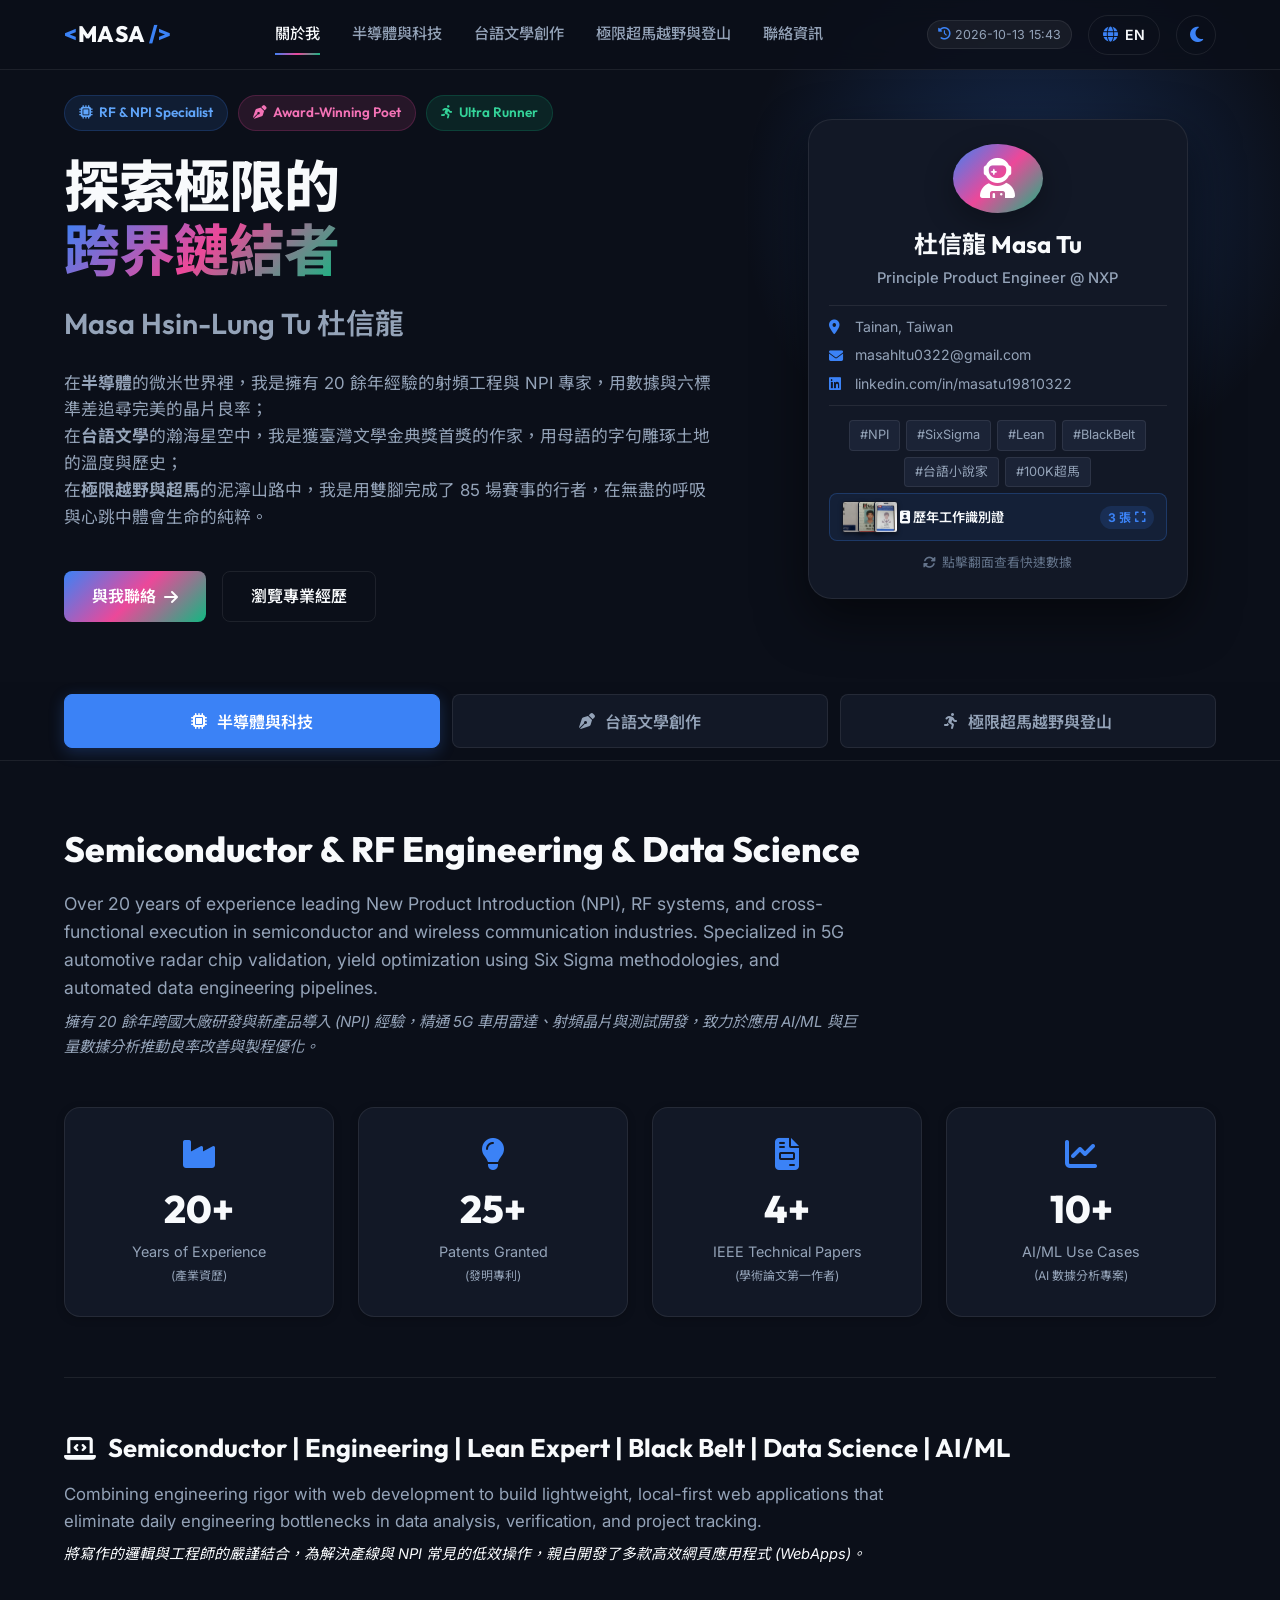
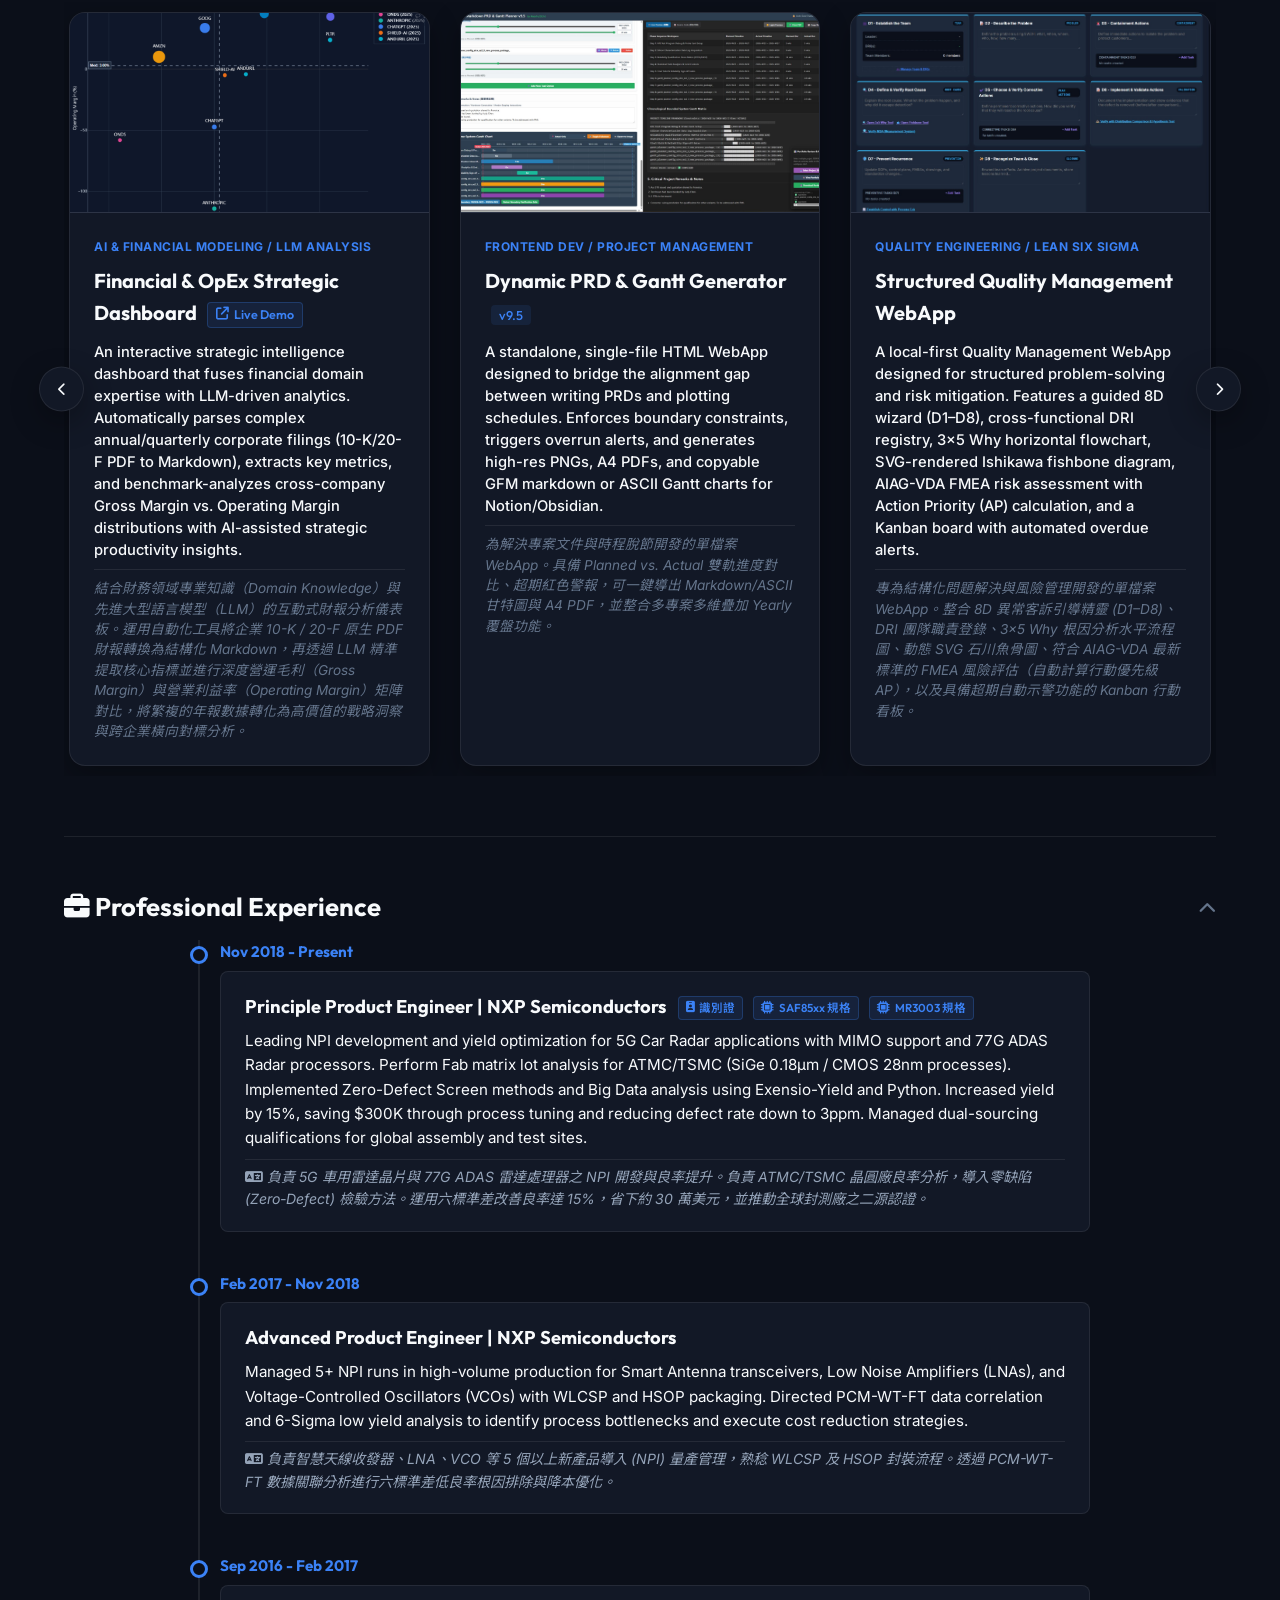
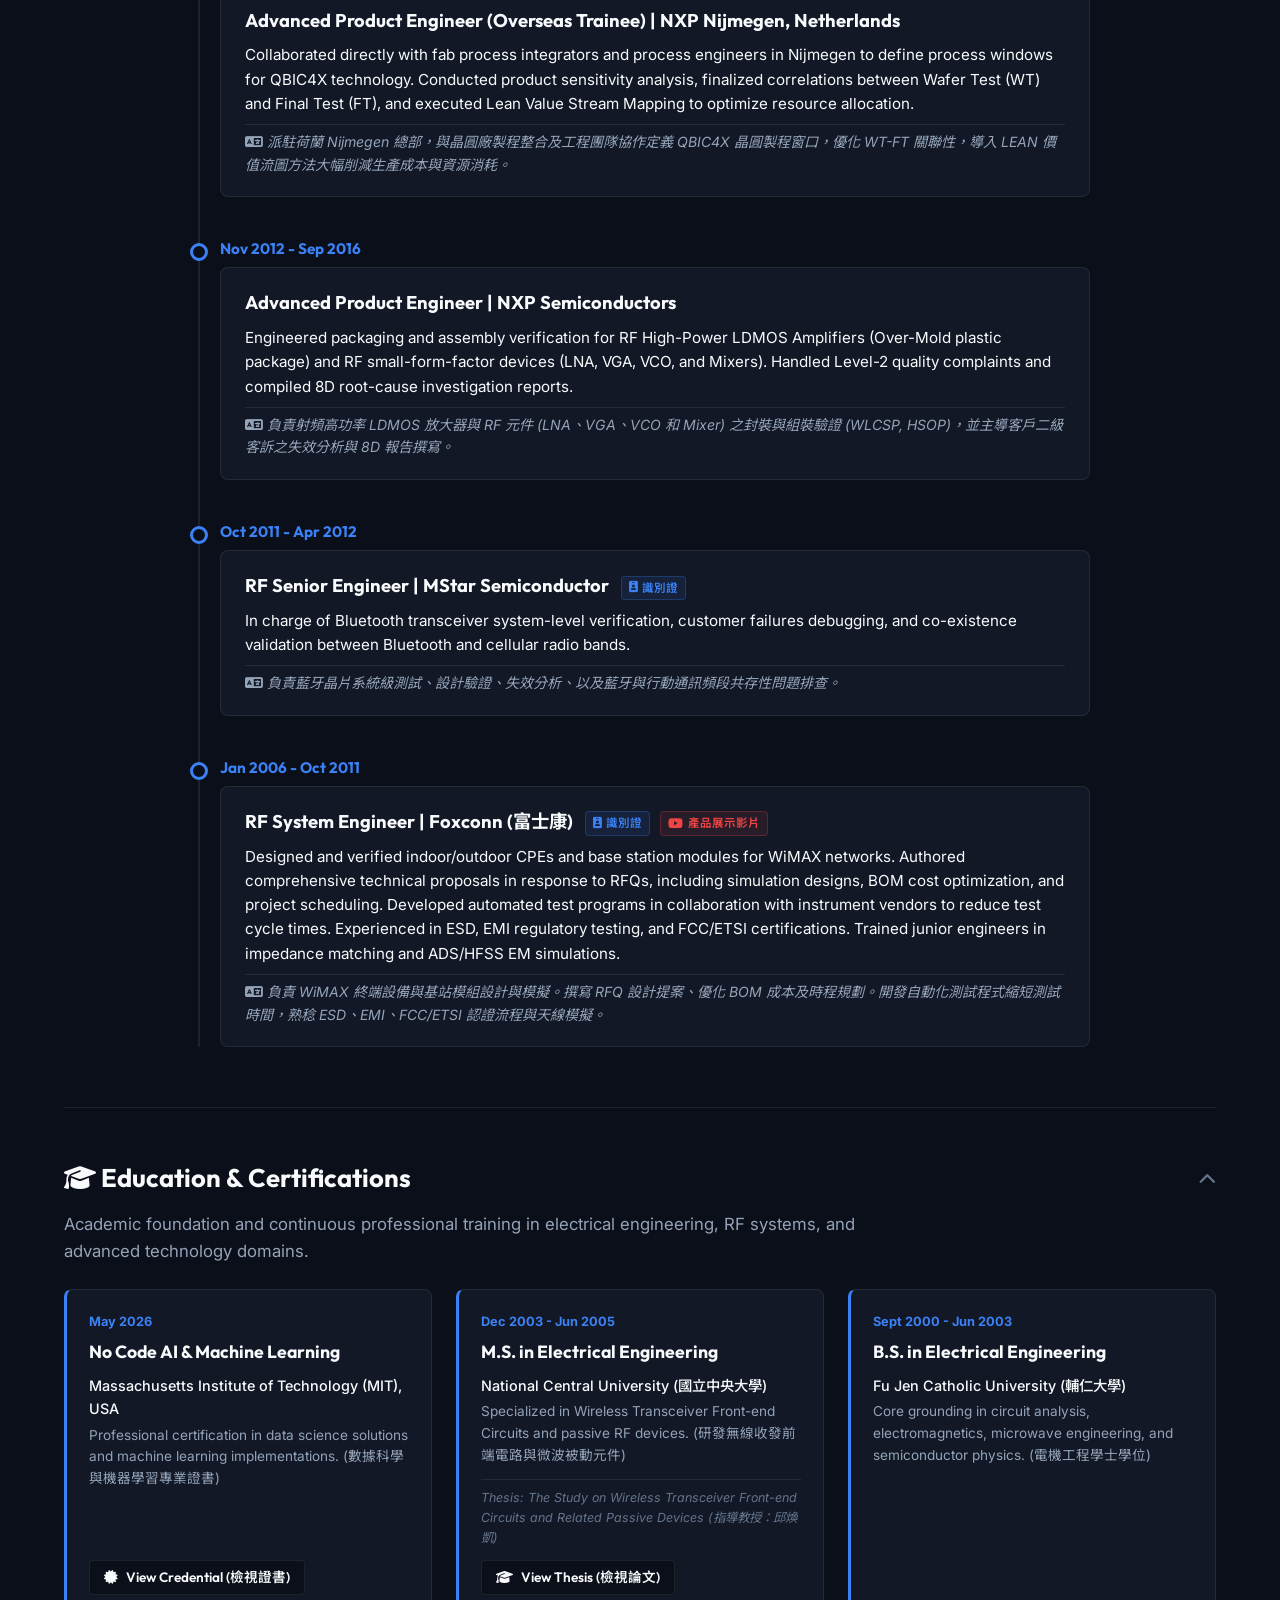
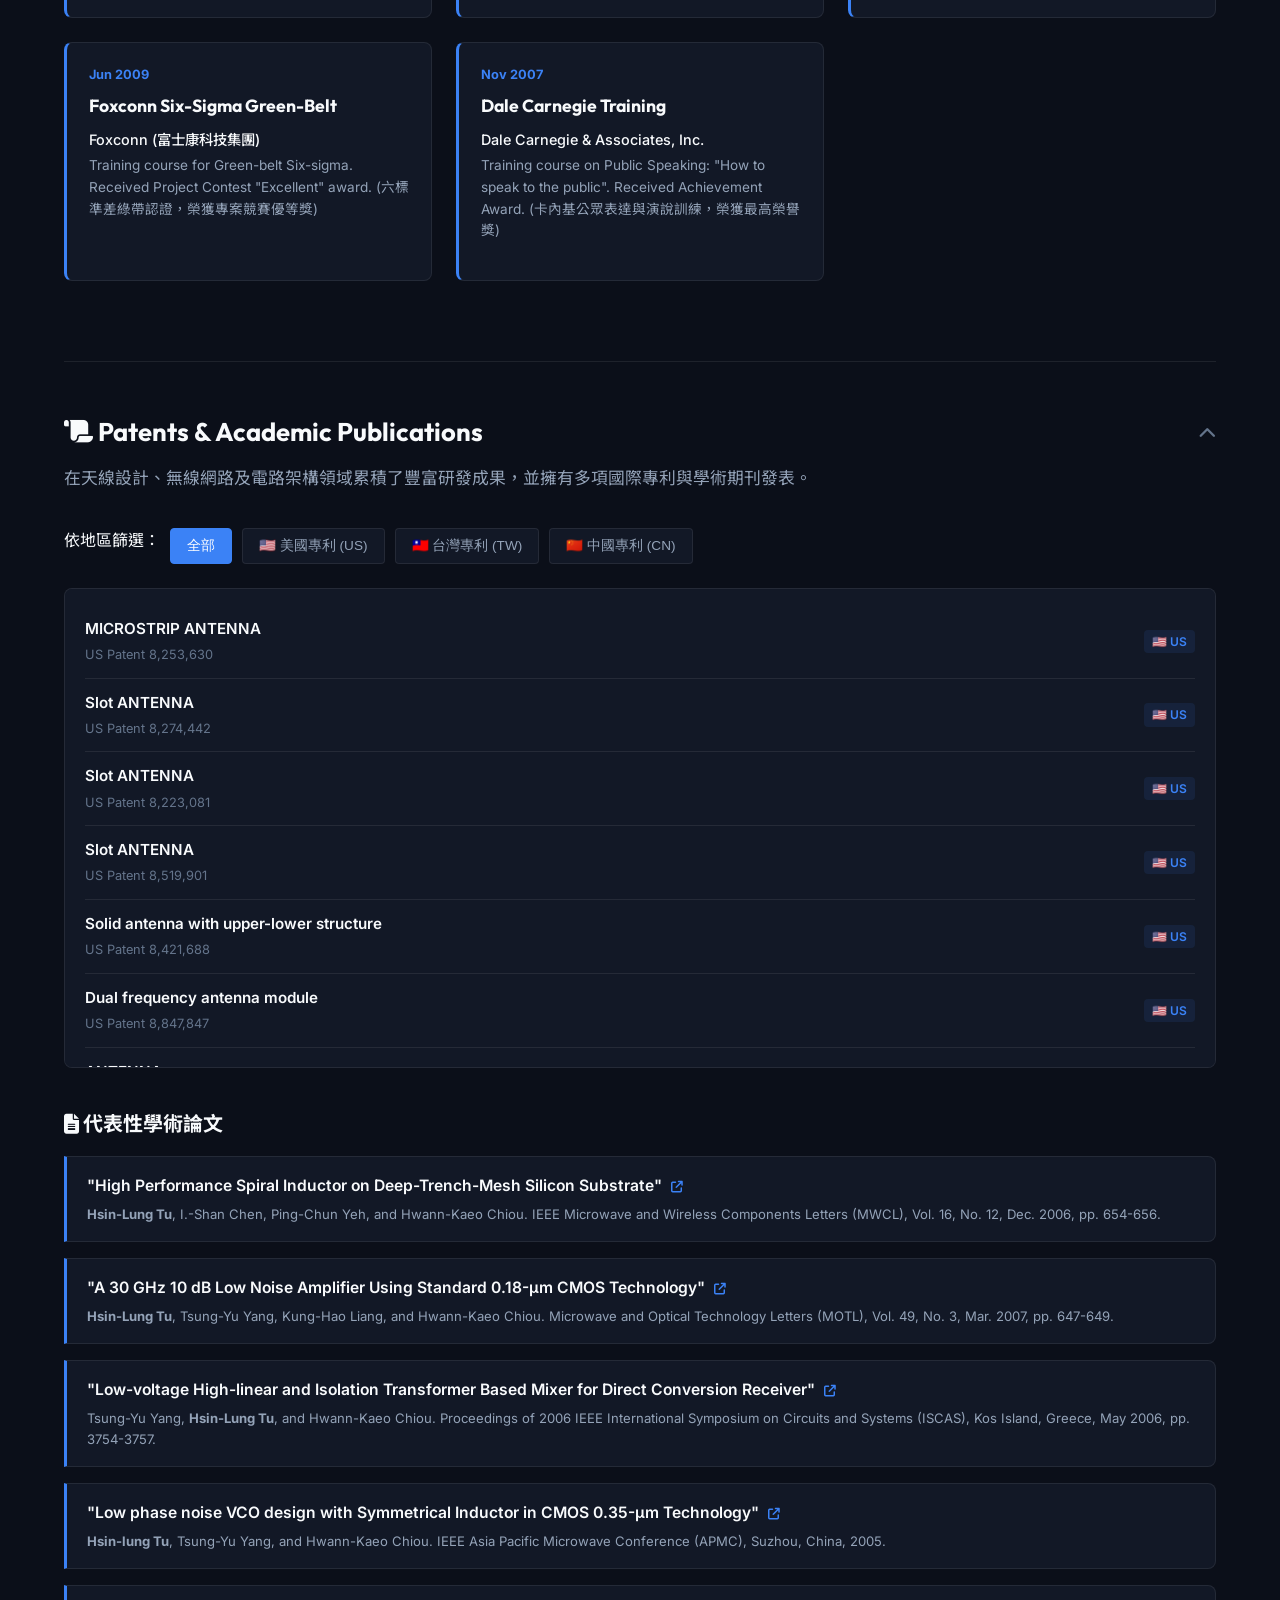
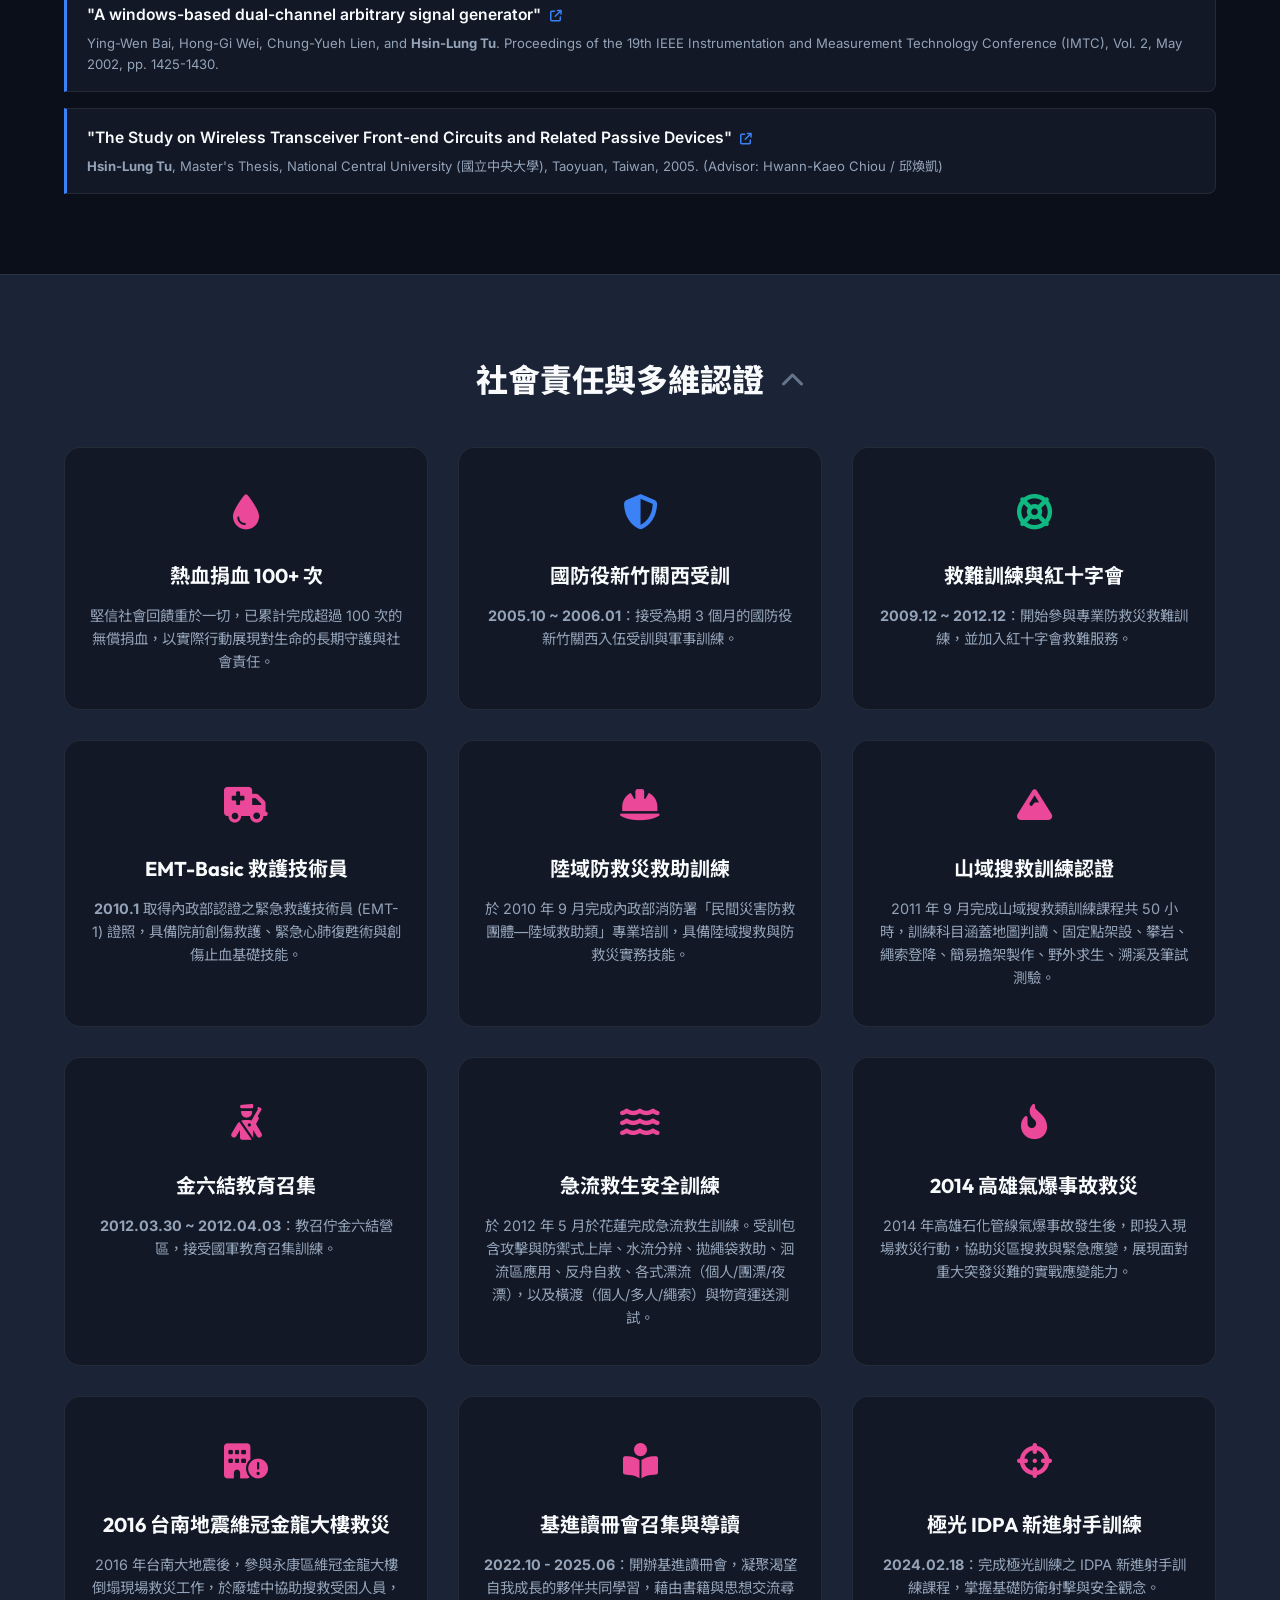
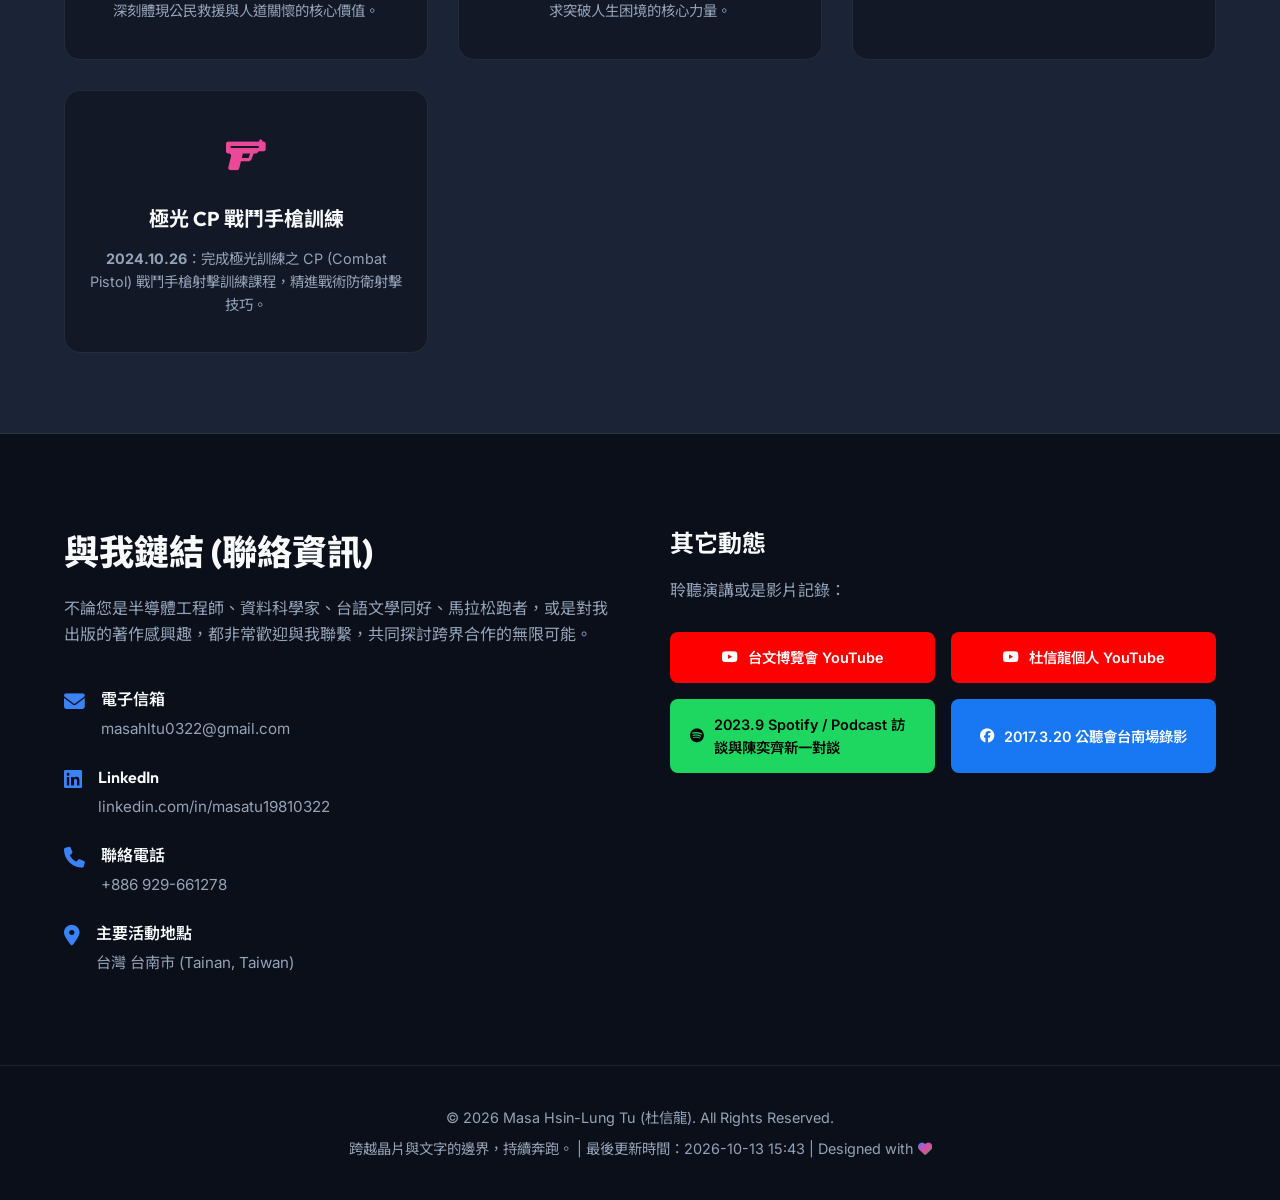
==== commit 0495722d: "feat(tech): add AI Financial & OpEx Strategic Alignment Dashboard to WebApps showcase" ====
--- a/index.html
+++ b/index.html
@@ -246,6 +246,21 @@
                                         <div class="projects-slider-wrapper">
                         <button class="slider-btn prev-btn" id="prevProjectBtn" aria-label="Previous Project"><i class="fa-solid fa-chevron-left"></i></button>
                         <div class="projects-grid slider-mode" id="projectsSliderTrack">
+                            <!-- Project 6: AI Financial & OpEx Strategic Alignment Dashboard -->
+                            <div class="project-card">
+                            <div class="project-img-container">
+                                <img src="assets/images/project6.png" alt="AI Financial & OpEx Strategic Alignment Dashboard" class="project-img">
+                            </div>
+                            <div class="project-body">
+                                <span class="project-tag">AI & Financial Modeling / LLM Analysis</span>
+                                <h4>Financial & OpEx Strategic Dashboard <a href="https://sinliongtoo.github.io/financialreport_comparsion/" target="_blank" rel="noopener noreferrer" class="timeline-datasheet-link" style="font-size: 0.78rem; padding: 2px 8px; vertical-align: middle; margin-left: 6px;"><i class="fa-solid fa-arrow-up-right-from-square"></i> Live Demo</a></h4>
+                                <div style="display: flex; flex-direction: column; gap: 8px;">
+                                    <p style="font-weight: 500; color: var(--text-primary);">An interactive strategic intelligence dashboard that fuses financial domain expertise with LLM-driven analytics. Automatically parses complex annual/quarterly corporate filings (10-K/20-F PDF to Markdown), extracts key metrics, and benchmark-analyzes cross-company Gross Margin vs. Operating Margin distributions with AI-assisted strategic productivity insights.</p>
+                                    <p style="font-size: 0.85rem; color: var(--text-muted); font-style: italic; border-top: 1px solid var(--border-color); padding-top: 8px;">結合財務領域專業知識（Domain Knowledge）與先進大型語言模型（LLM）的互動式財報分析儀表板。運用自動化工具將企業 10-K / 20-F 原生 PDF 財報轉換為結構化 Markdown，再透過 LLM 精準提取核心指標並進行深度營運毛利（Gross Margin）與營業利益率（Operating Margin）矩陣對比，將繁複的年報數據轉化為高價值的戰略洞察與跨企業橫向對標分析。</p>
+                                </div>
+                            </div>
+                        </div>
+
                             <div class="project-card">
                             <div class="project-img-container">
                                 <img src="assets/images/project1.png" alt="Dynamic PRD & Gantt Generator" class="project-img">
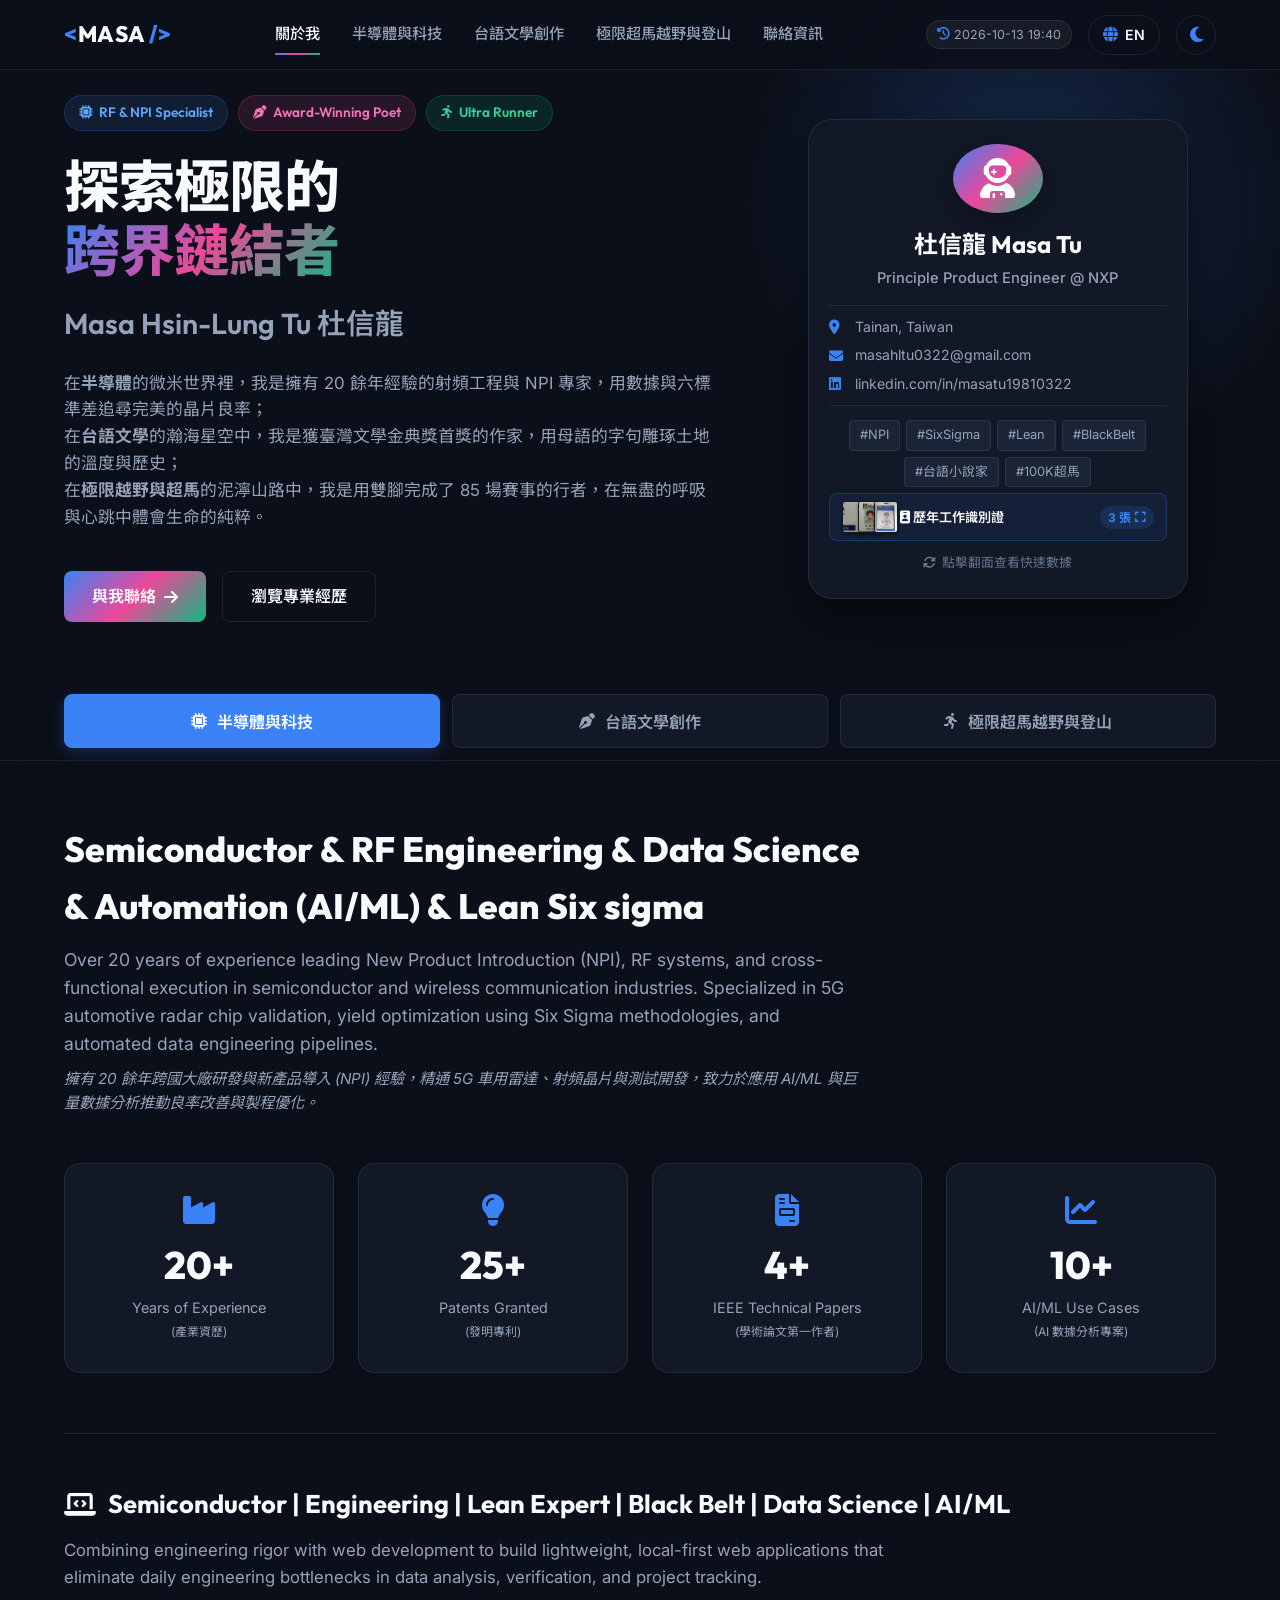
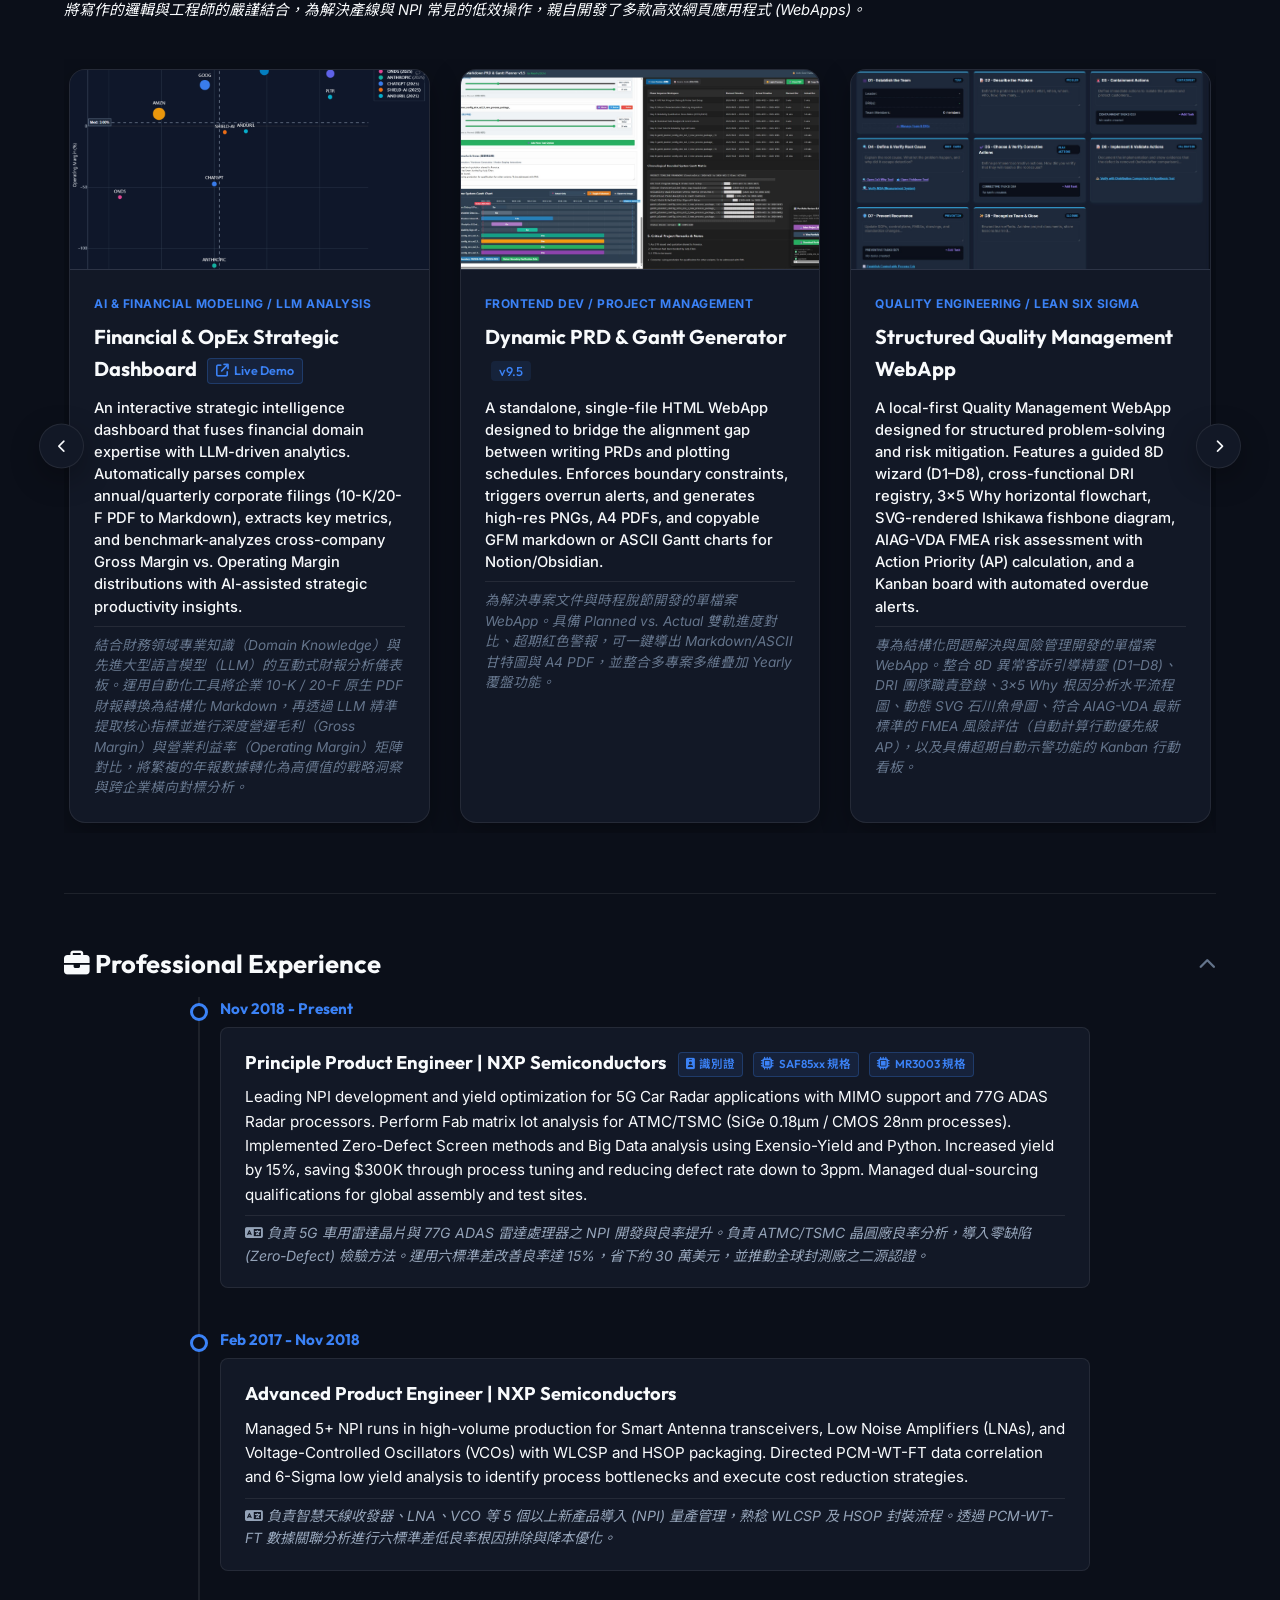
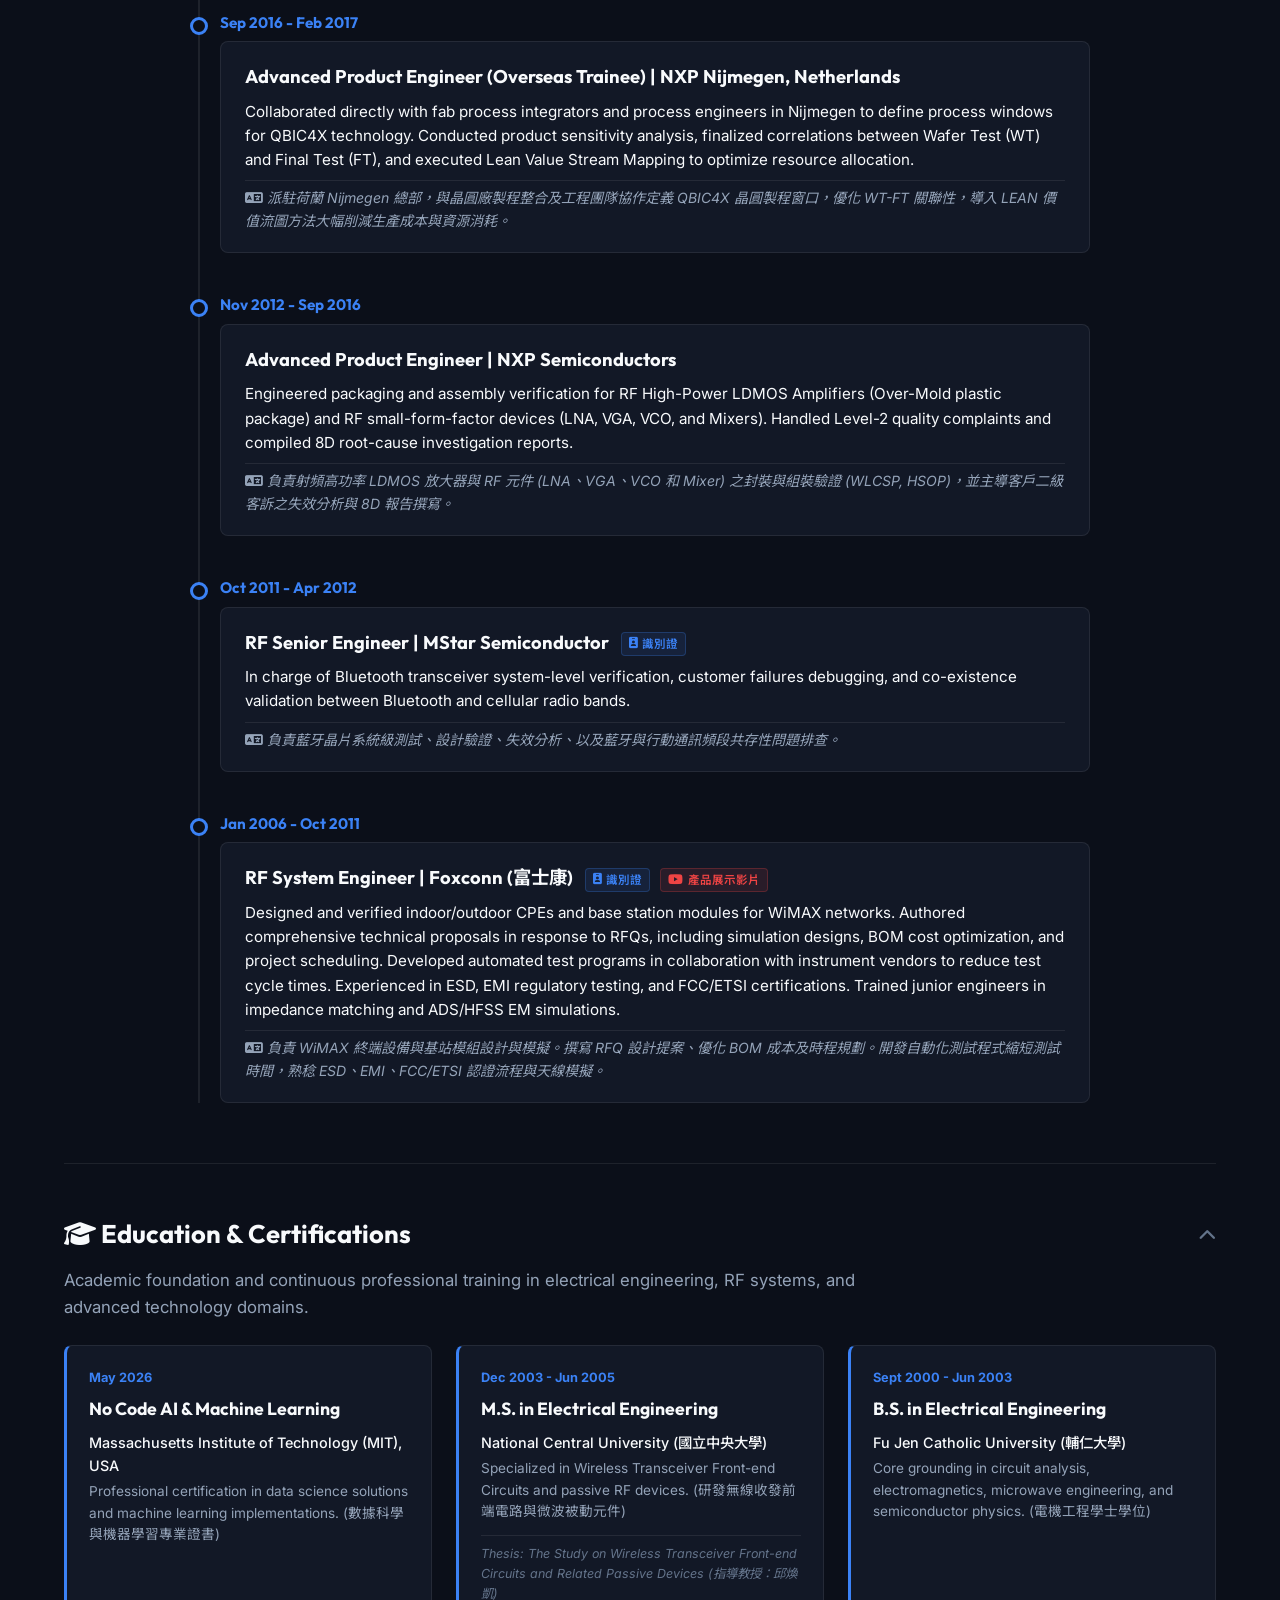
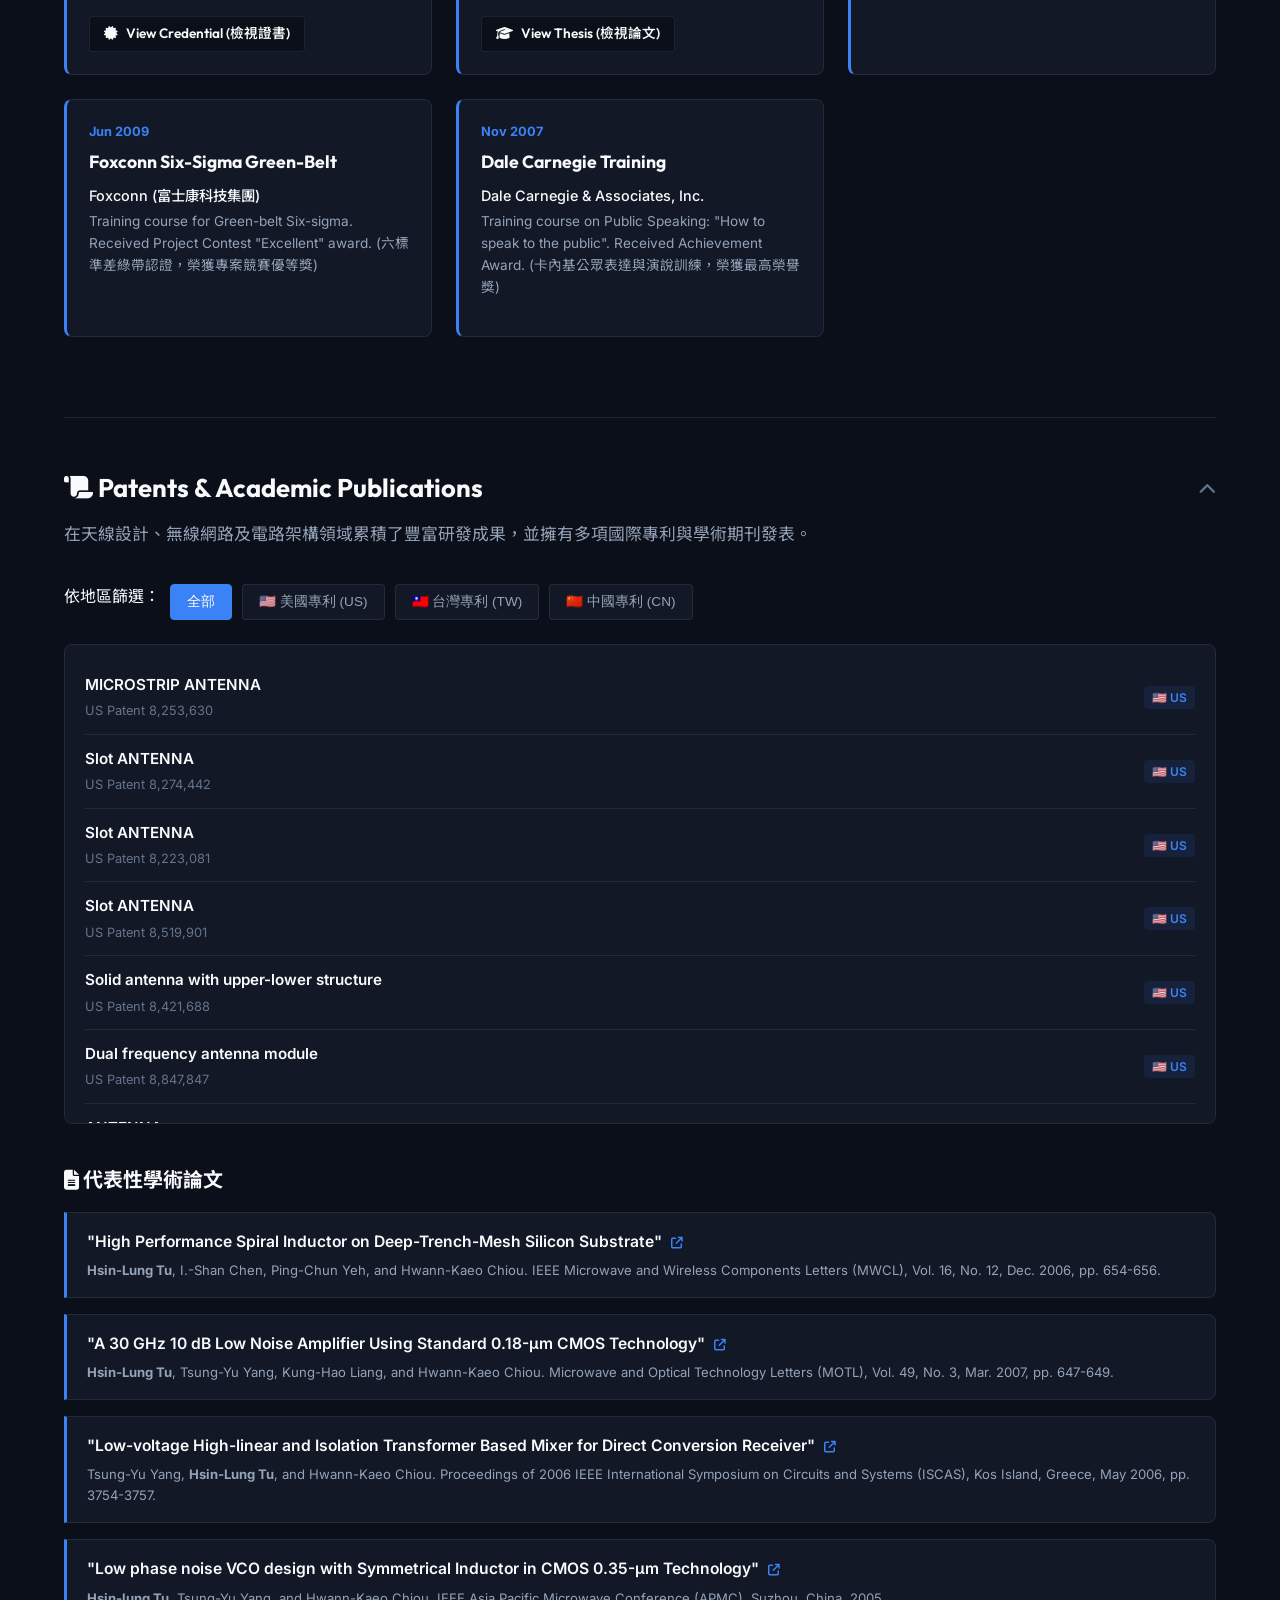
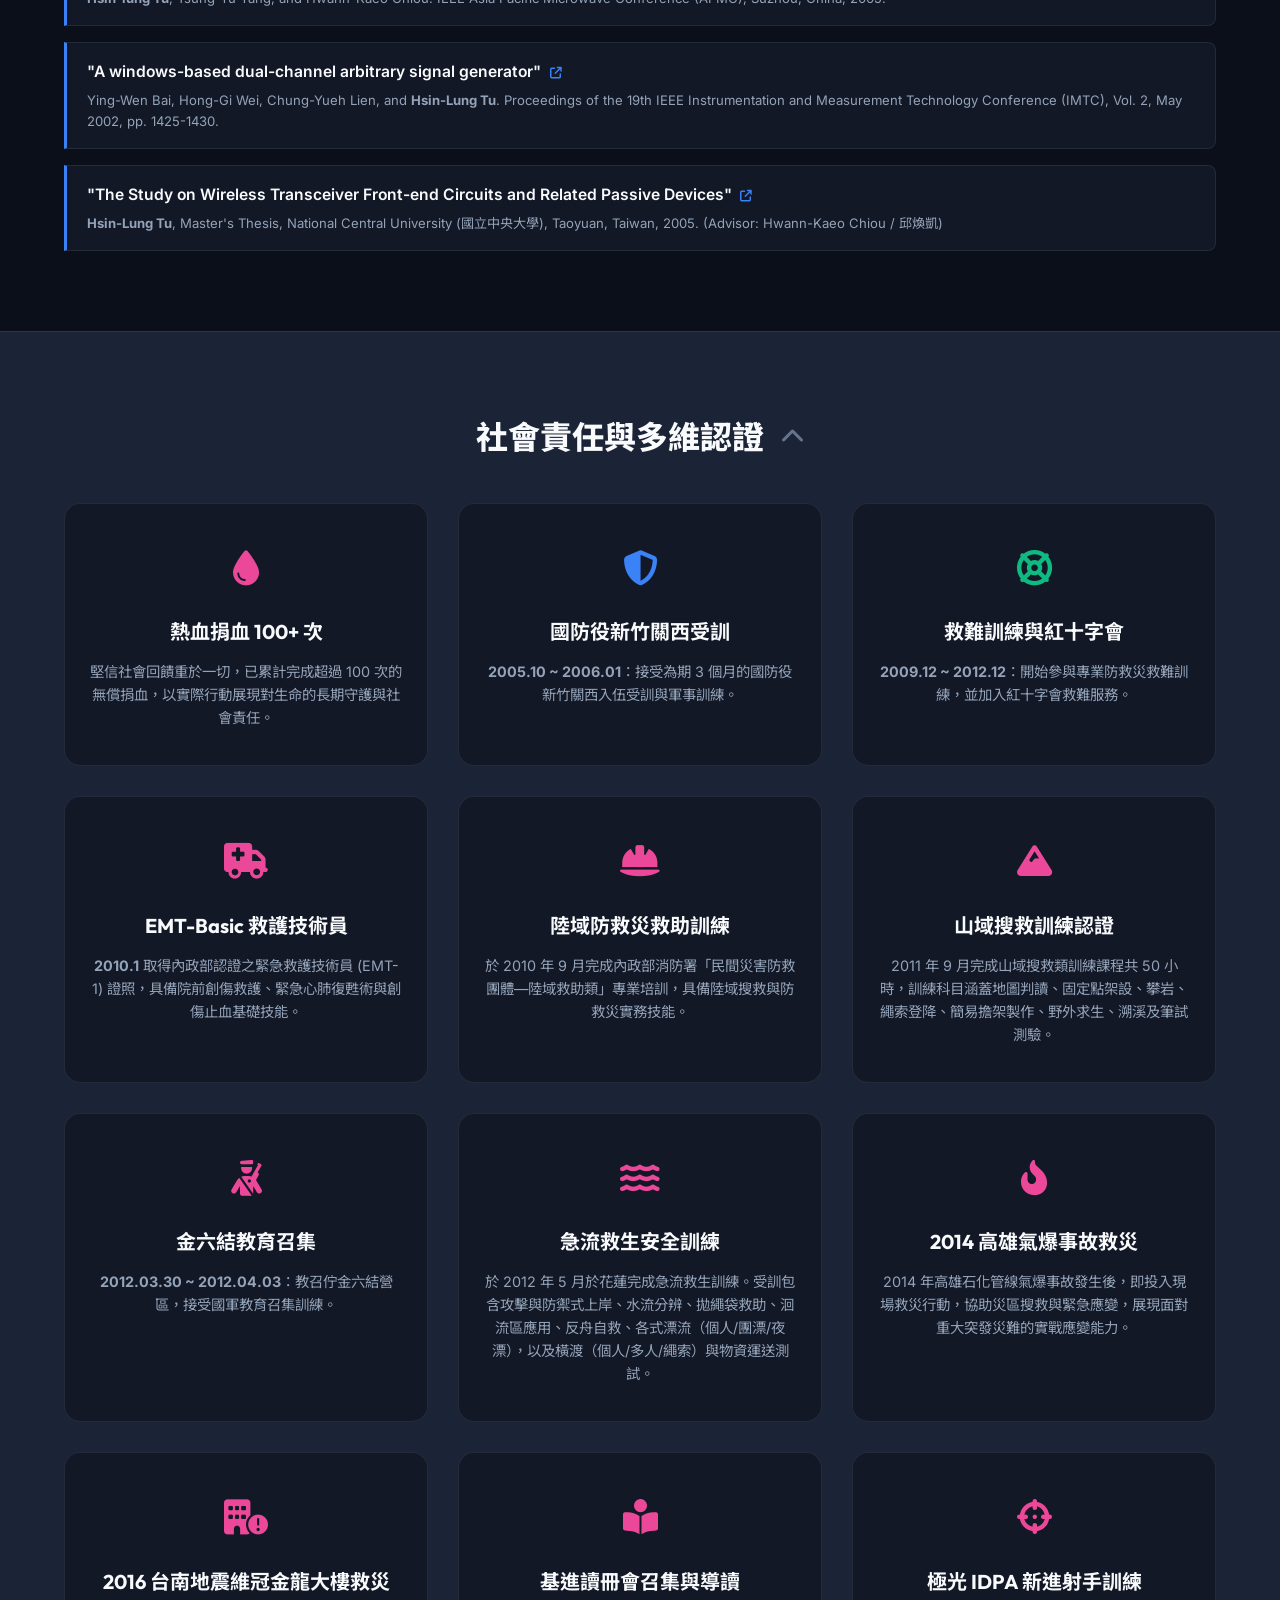
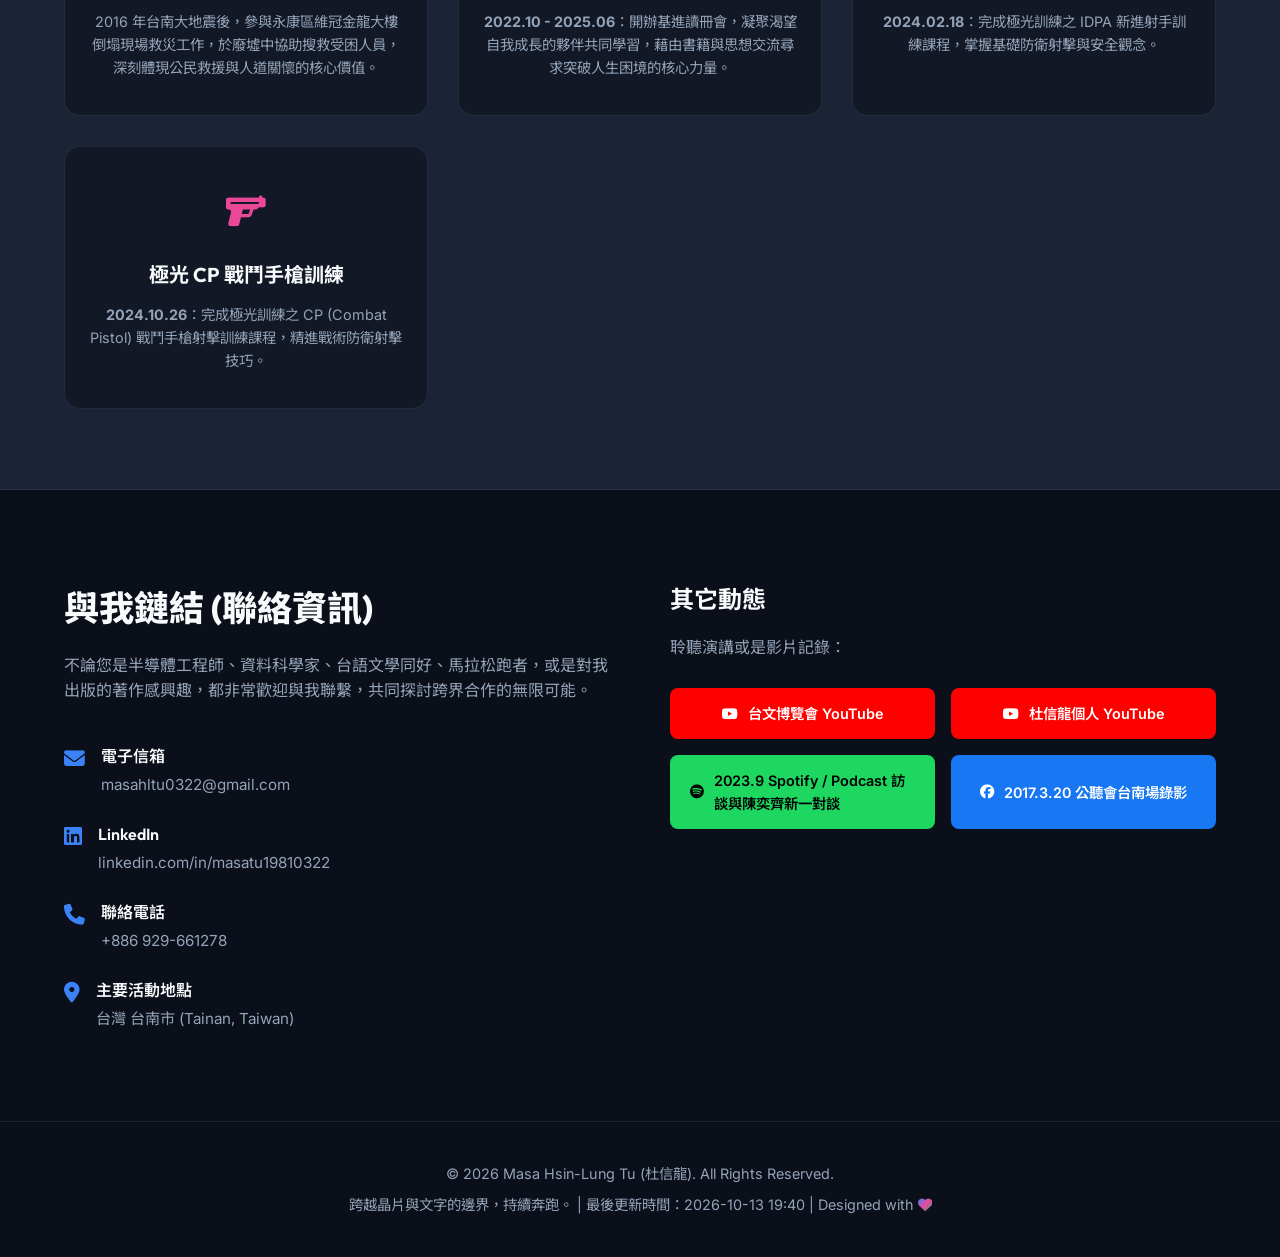
==== commit c7f5eb90: "style: expand tech section header to include Automation (AI/ML) and Lean Six sigma across representa" ====
--- a/index.html
+++ b/index.html
@@ -17,7 +17,7 @@
     <link rel="stylesheet" href="https://cdnjs.cloudflare.com/ajax/libs/font-awesome/6.4.0/css/all.min.css">
     
     <!-- Custom CSS -->
-    <link rel="stylesheet" href="style.css?v=1.1.22">
+    <link rel="stylesheet" href="style.css?v=1.1.23">
 </head>
 <body class="dark-theme">
     <!-- Navbar -->
@@ -37,7 +37,7 @@
             
             <div class="nav-actions">
                 <span class="nav-last-updated" title="資料最後更新時間" data-i18n-title="nav_updated_title">
-                    <i class="fa-solid fa-clock-rotate-left" style="color: var(--accent-tech);"></i> 2026-10-13 15:43
+                    <i class="fa-solid fa-clock-rotate-left" style="color: var(--accent-tech);"></i> 2026-10-13 19:40
                 </span>
                 <button id="langToggle" class="lang-toggle-btn" aria-label="切換語言 / Switch Language" title="切換語言 / Switch Language">
                     <i class="fa-solid fa-globe"></i>
@@ -208,7 +208,7 @@
             <!-- TECH TAB -->
             <div class="tab-content active" id="tech">
                 <div class="section-header">
-                    <h2>Semiconductor & RF Engineering & Data Science</h2>
+                    <h2>Semiconductor & RF Engineering & Data Science & Automation (AI/ML) & Lean Six sigma</h2>
                     <p class="text-secondary" style="margin-bottom: 8px;">Over 20 years of experience leading New Product Introduction (NPI), RF systems, and cross-functional execution in semiconductor and wireless communication industries. Specialized in 5G automotive radar chip validation, yield optimization using Six Sigma methodologies, and automated data engineering pipelines.</p>
                     <p class="text-muted" style="font-size: 0.95rem; font-style: italic;">擁有 20 餘年跨國大廠研發與新產品導入 (NPI) 經驗，精通 5G 車用雷達、射頻晶片與測試開發，致力於應用 AI/ML 與巨量數據分析推動良率改善與製程優化。</p>
                 </div>
@@ -936,7 +936,7 @@
     <footer class="footer">
         <div class="container">
             <p data-i18n-html="footer_rights">&copy; 2026 Masa Hsin-Lung Tu (杜信龍). All Rights Reserved. </p>
-            <p class="footer-sub" data-i18n-html="footer_sub">跨越晶片與文字的邊界，持續奔跑。 | 最後更新時間：2026-10-13 15:43 | Designed with <i class="fa-solid fa-heart text-gradient"></i></p>
+            <p class="footer-sub" data-i18n-html="footer_sub">跨越晶片與文字的邊界，持續奔跑。 | 最後更新時間：2026-10-13 19:40 | Designed with <i class="fa-solid fa-heart text-gradient"></i></p>
         </div>
     </footer>
 
@@ -975,6 +975,6 @@
     </div>
 
     <!-- Script file -->
-    <script src="script.js?v=1.1.22"></script>
+    <script src="script.js?v=1.1.23"></script>
 </body>
 </html>
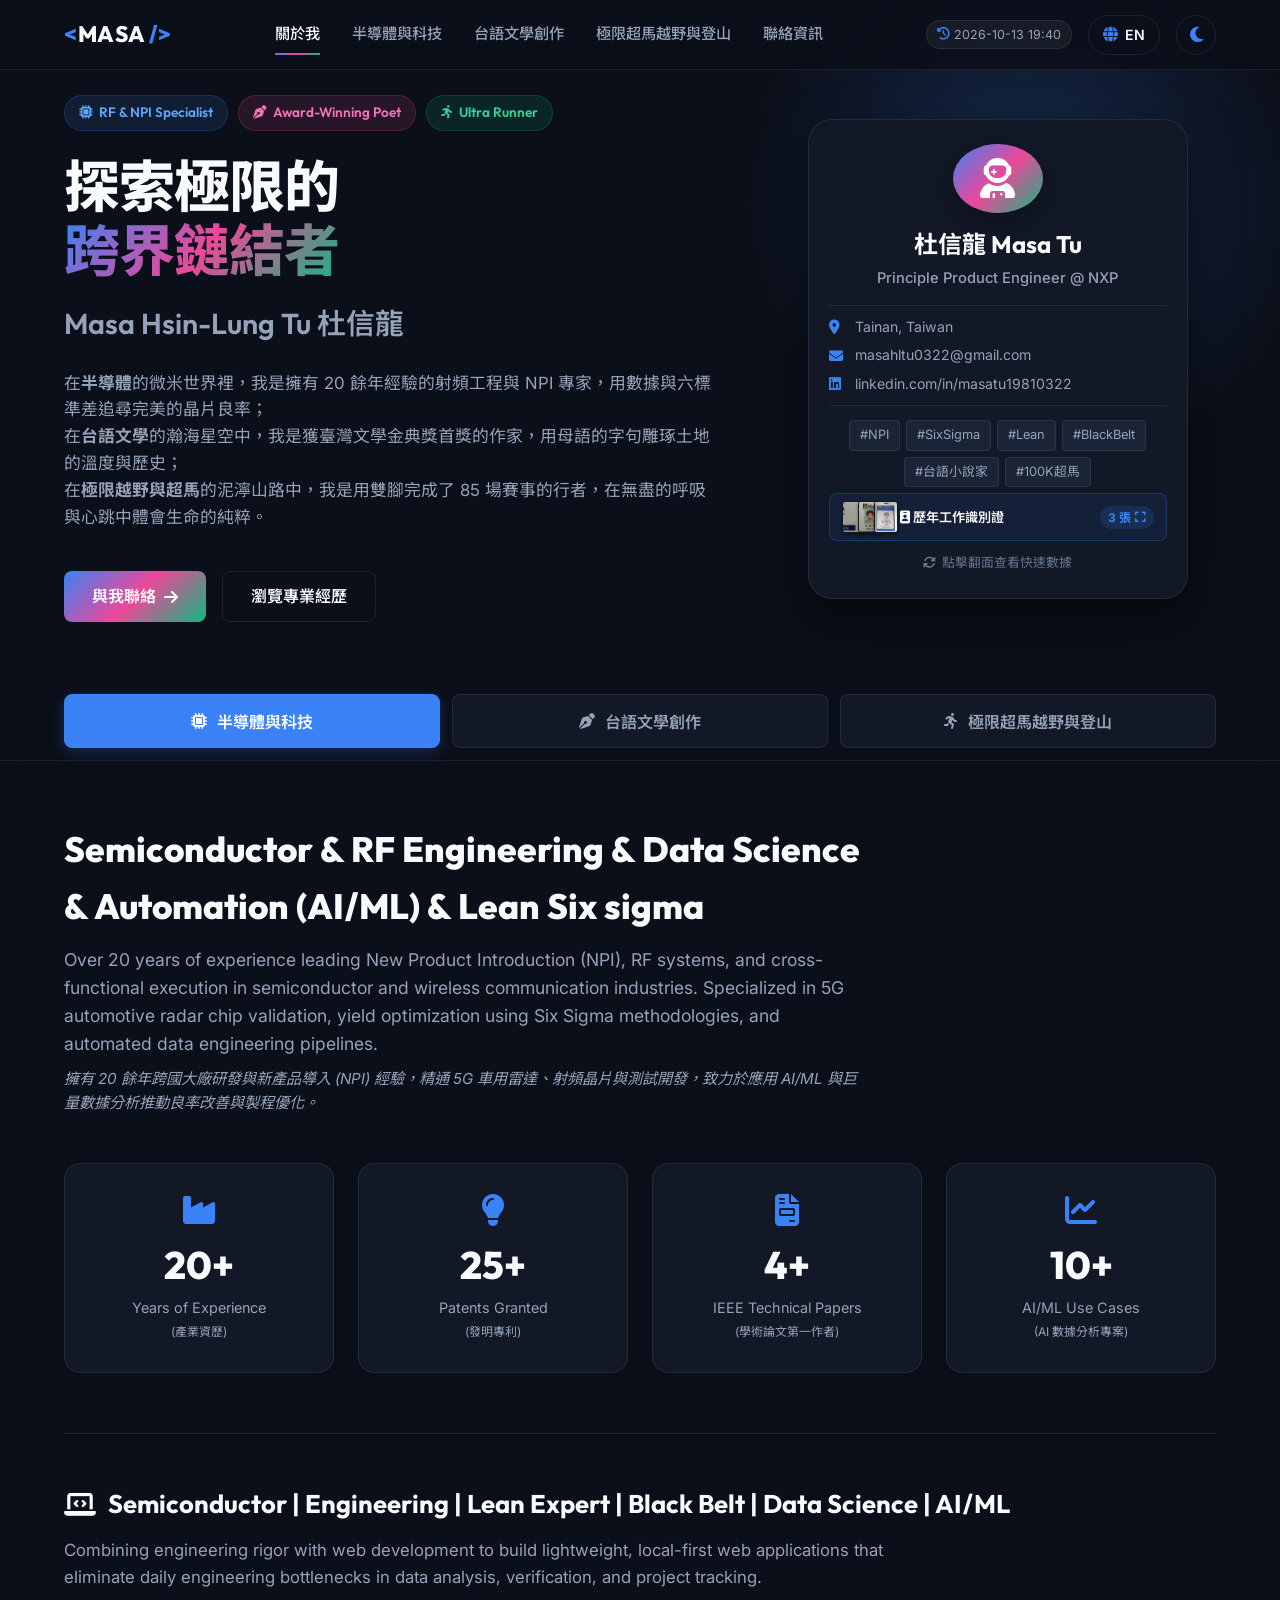
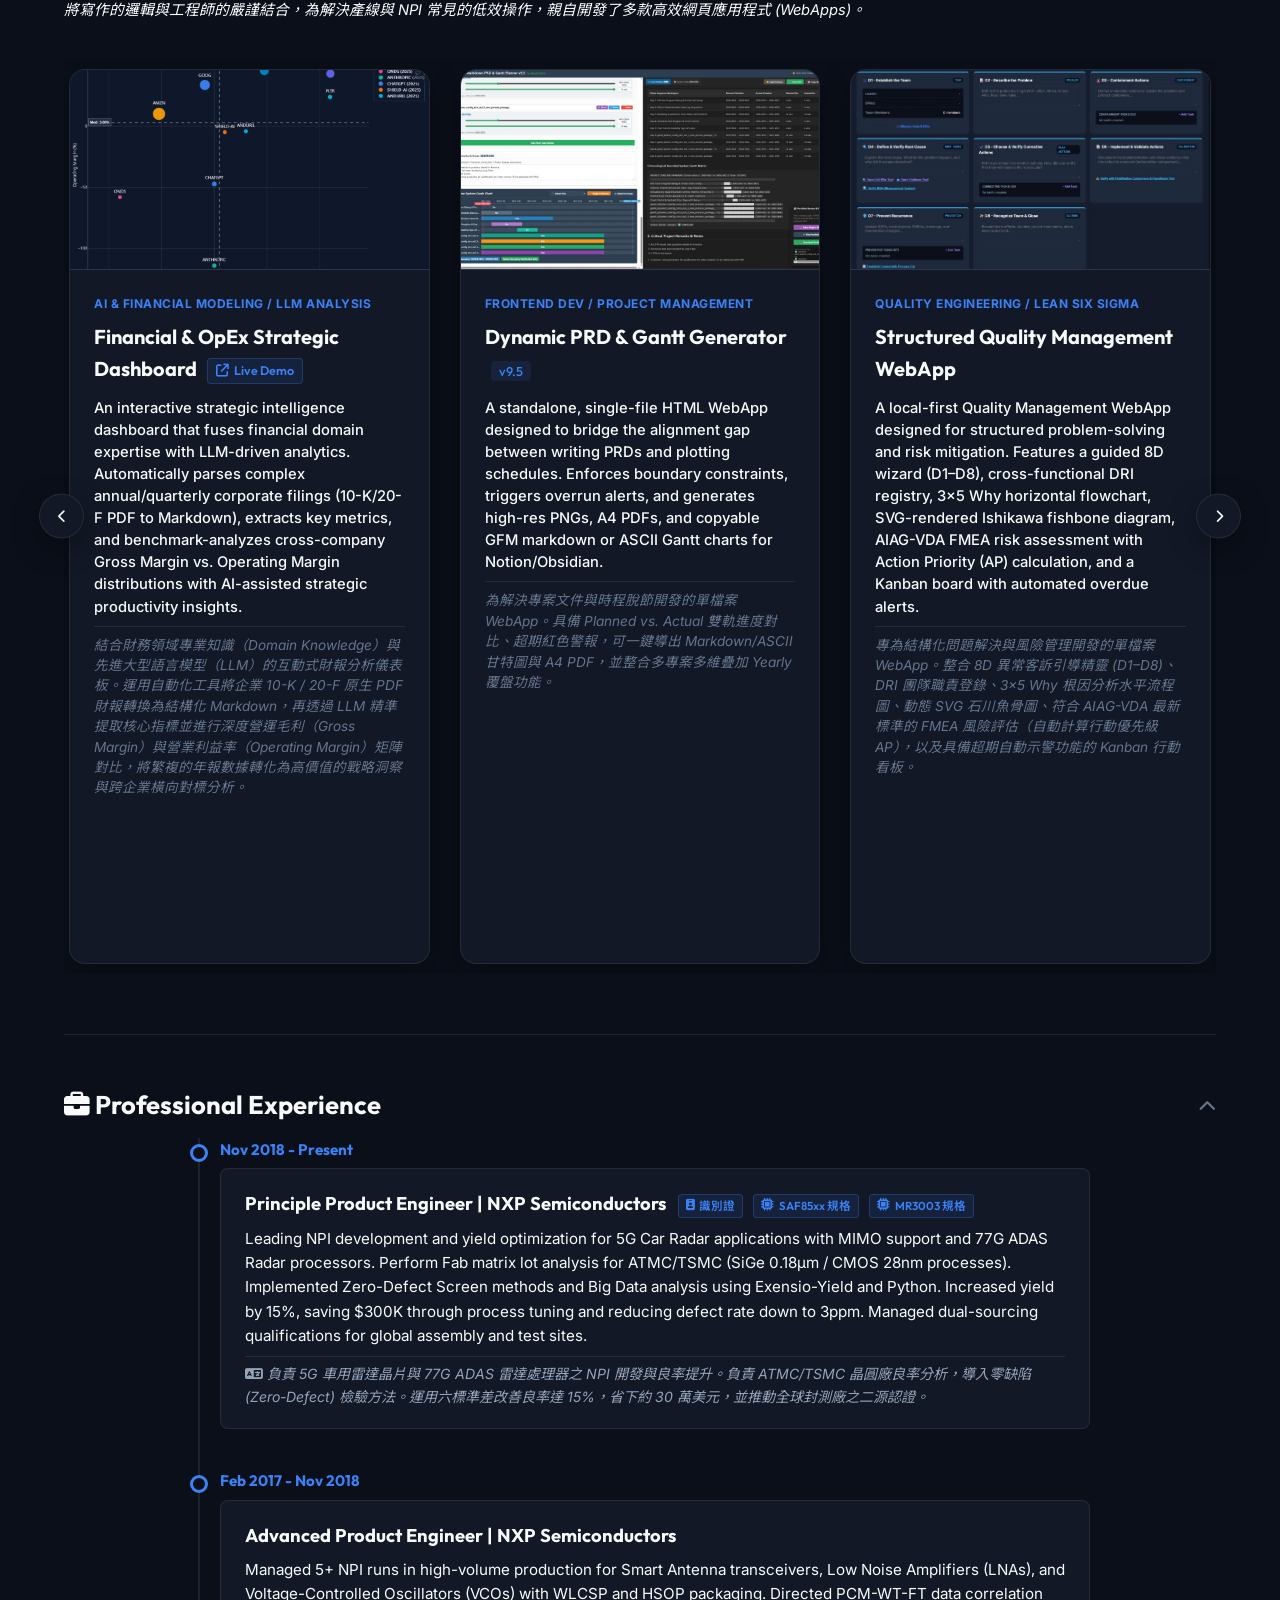
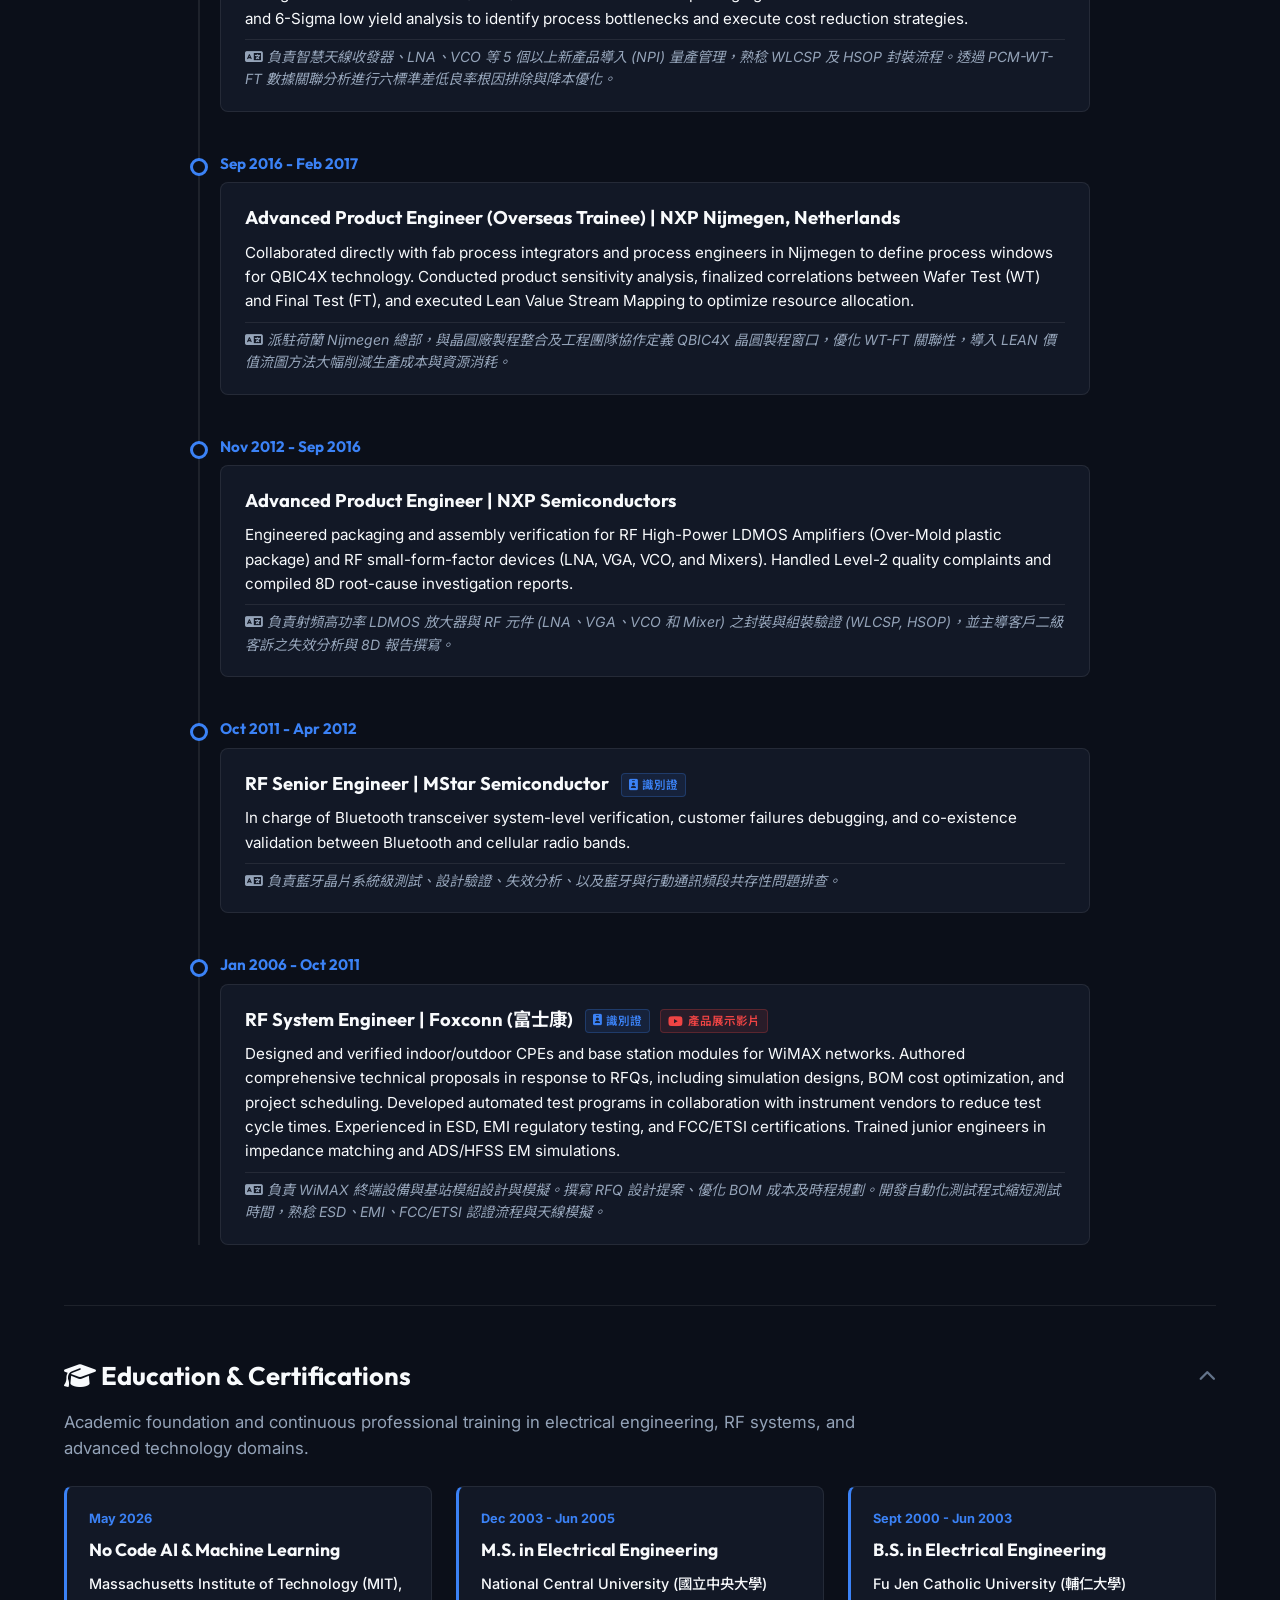
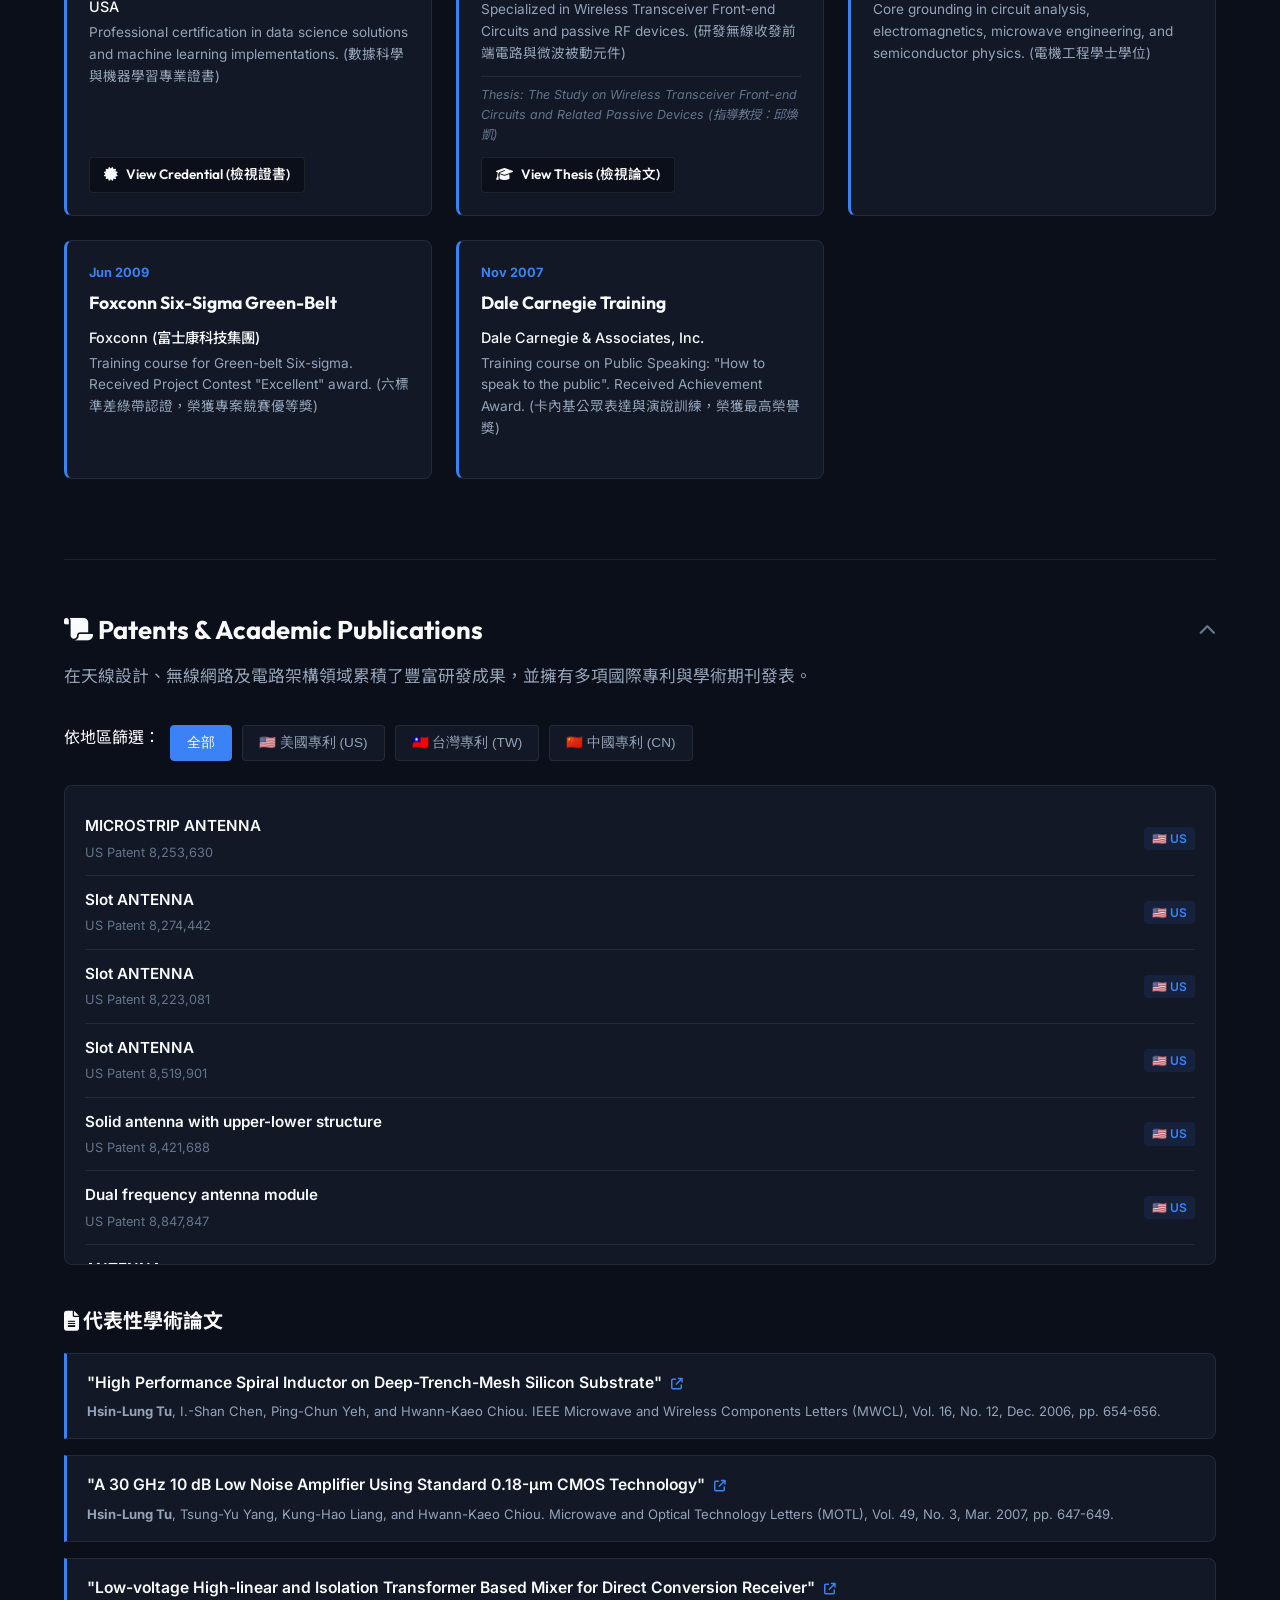
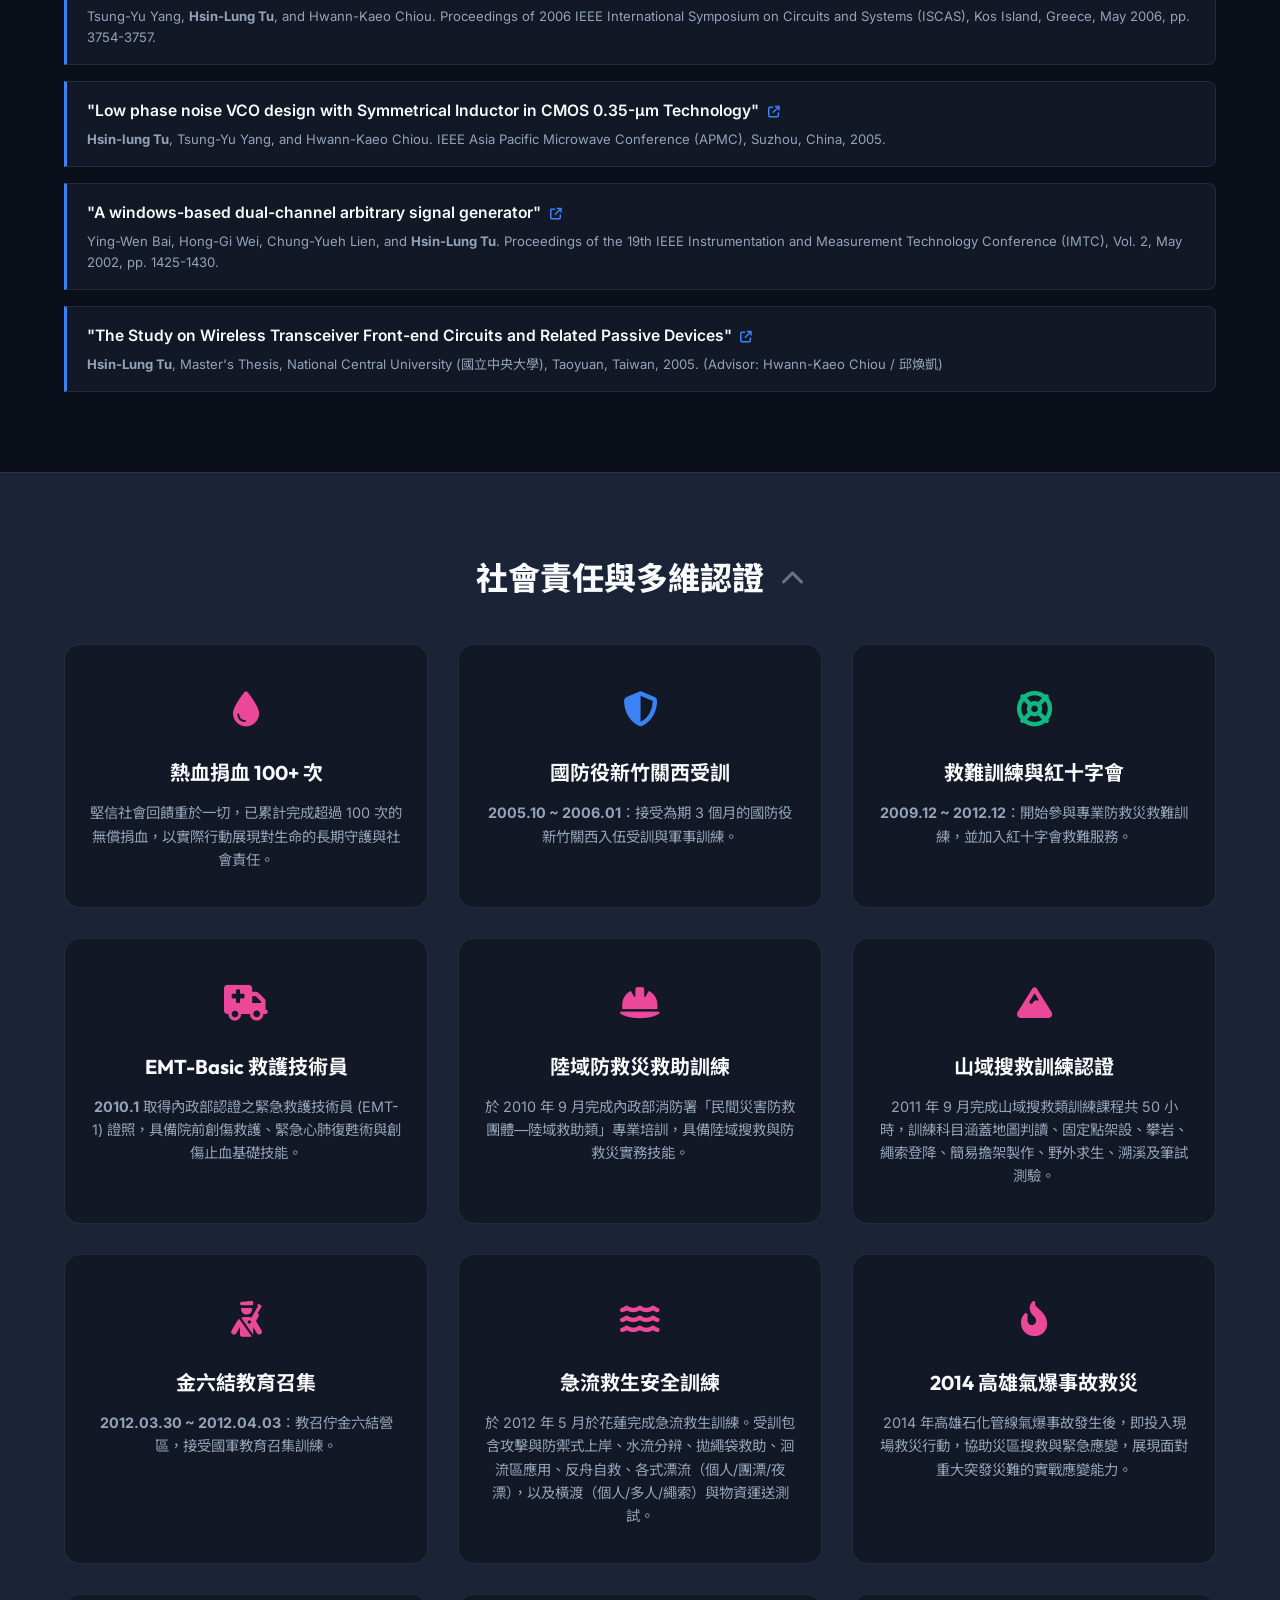
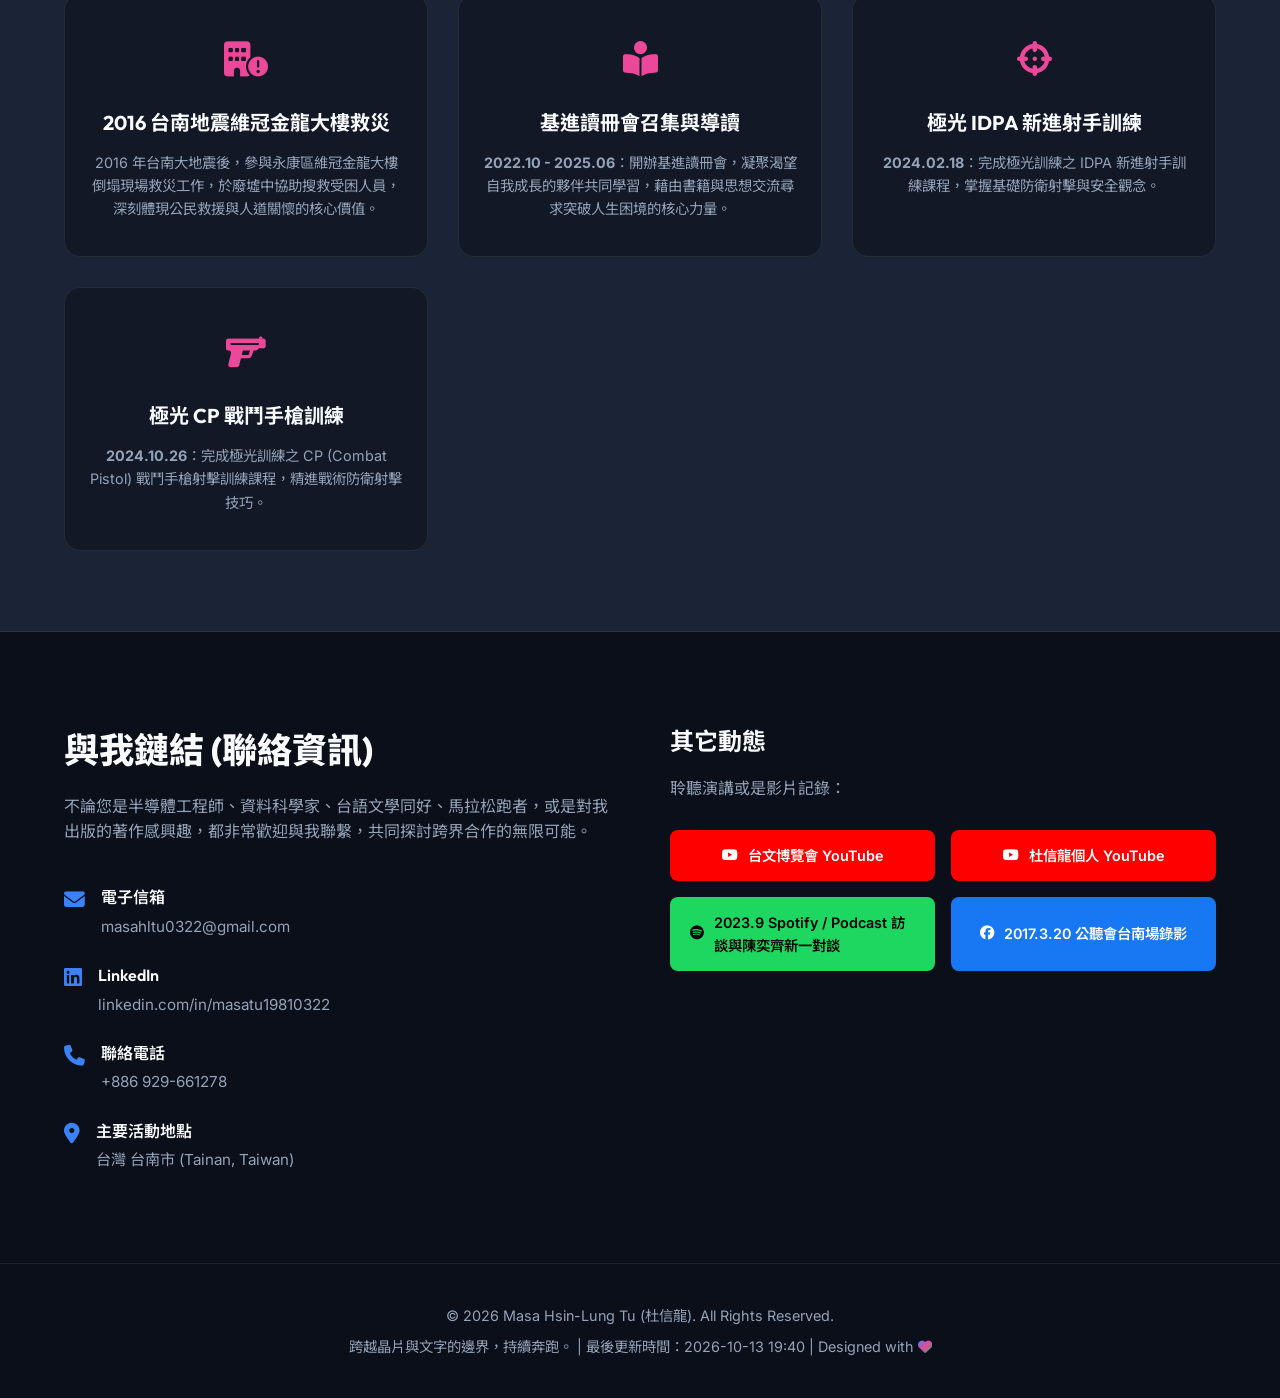
==== commit db53b20f: "feat: update STDF Sanity Checker project with automated verification architecture and latest UI scre" ====
--- a/index.html
+++ b/index.html
@@ -307,14 +307,14 @@
 
                             <div class="project-card">
                             <div class="project-img-container">
-                                <img src="assets/images/project3.png" alt="Semiconductor STDF Sanity Checker" class="project-img">
+                                <img src="assets/images/project3.png" alt="STDF Sanity Checker" class="project-img">
                             </div>
                             <div class="project-body">
-                                <span class="project-tag">Data Engineering / Yield Analysis</span>
-                                <h4>Semiconductor STDF Sanity Checker</h4>
-                                <div style="display: flex; flex-direction: column; gap: 8px;">
-                                    <p style="font-weight: 500; color: var(--text-primary);">A unified verification platform that accelerates NPI development and variant migrations (e.g., CP1 to CP2). Implements optimized PKL gzip caching for sub-second parsing of millions of rows of STDF data, comparing yield limits side-by-side and providing interactive wafer maps and Cpkn health dashboards.</p>
-                                    <p style="font-size: 0.85rem; color: var(--text-muted); font-style: italic; border-top: 1px solid var(--border-color); padding-top: 8px;">針對 NPI 導入與程式版本遷移（如 CP1/CP2 整合）開發的一鍵式自動驗證平台。整合 Gzip-PKL 緩存達到百萬行 STDF 數據毫秒級加載，提供 Cpkn 良率分析、Wafer Map 互動映射與 Pareto 異常分析。</p>
+                                <span class="project-tag">Test Engineering / Yield Automation &amp; QA</span>
+                                <h4>STDF Sanity Checker</h4>
+                                <div style="display: flex; flex-direction: column; gap: 8px;">
+                                    <p style="font-weight: 500; color: var(--text-primary);">An automated verification platform designed for semiconductor test program releases. Directly parses STDF files (including 10 GB-class datasets) and performs eight core analyses in one place: test item and limit comparison, bin-switch wafer maps, Delta Sigma distribution comparison, ECID repeatability and trends, limit re-binning with yield impact, site/zonal spatial analysis, cross tables, and AEC-Q001 PAT maverick screening. Results export directly to CSV and PowerPoint for technical review, with all calculations verified bit-for-bit against original algorithms to catch issues before release and eliminate costly rework.</p>
+                                    <p style="font-size: 0.85rem; color: var(--text-muted); font-style: italic; border-top: 1px solid var(--border-color); padding-top: 8px;">半導體測試程式改版的自動化驗證工具。結合測試工程 domain knowledge 與資料處理自動化，直接讀取 STDF（含 10 GB 級大檔），一次完成八項核心分析：測項與 limit 比對、Bin switch 晶圓圖、Delta Sigma 分布比較、ECID 重複性與趨勢、規格重算與良率影響、Site / Zonal 空間分析、交叉表，以及 AEC-Q001 PAT 異常晶粒篩選。支援一鍵匯出 CSV 與 PPT 供技術審查，所有計算均與原始演算法逐位元比對驗證，在改版階段即攔截問題、杜絕產線重工。</p>
                                 </div>
                             </div>
                         </div>
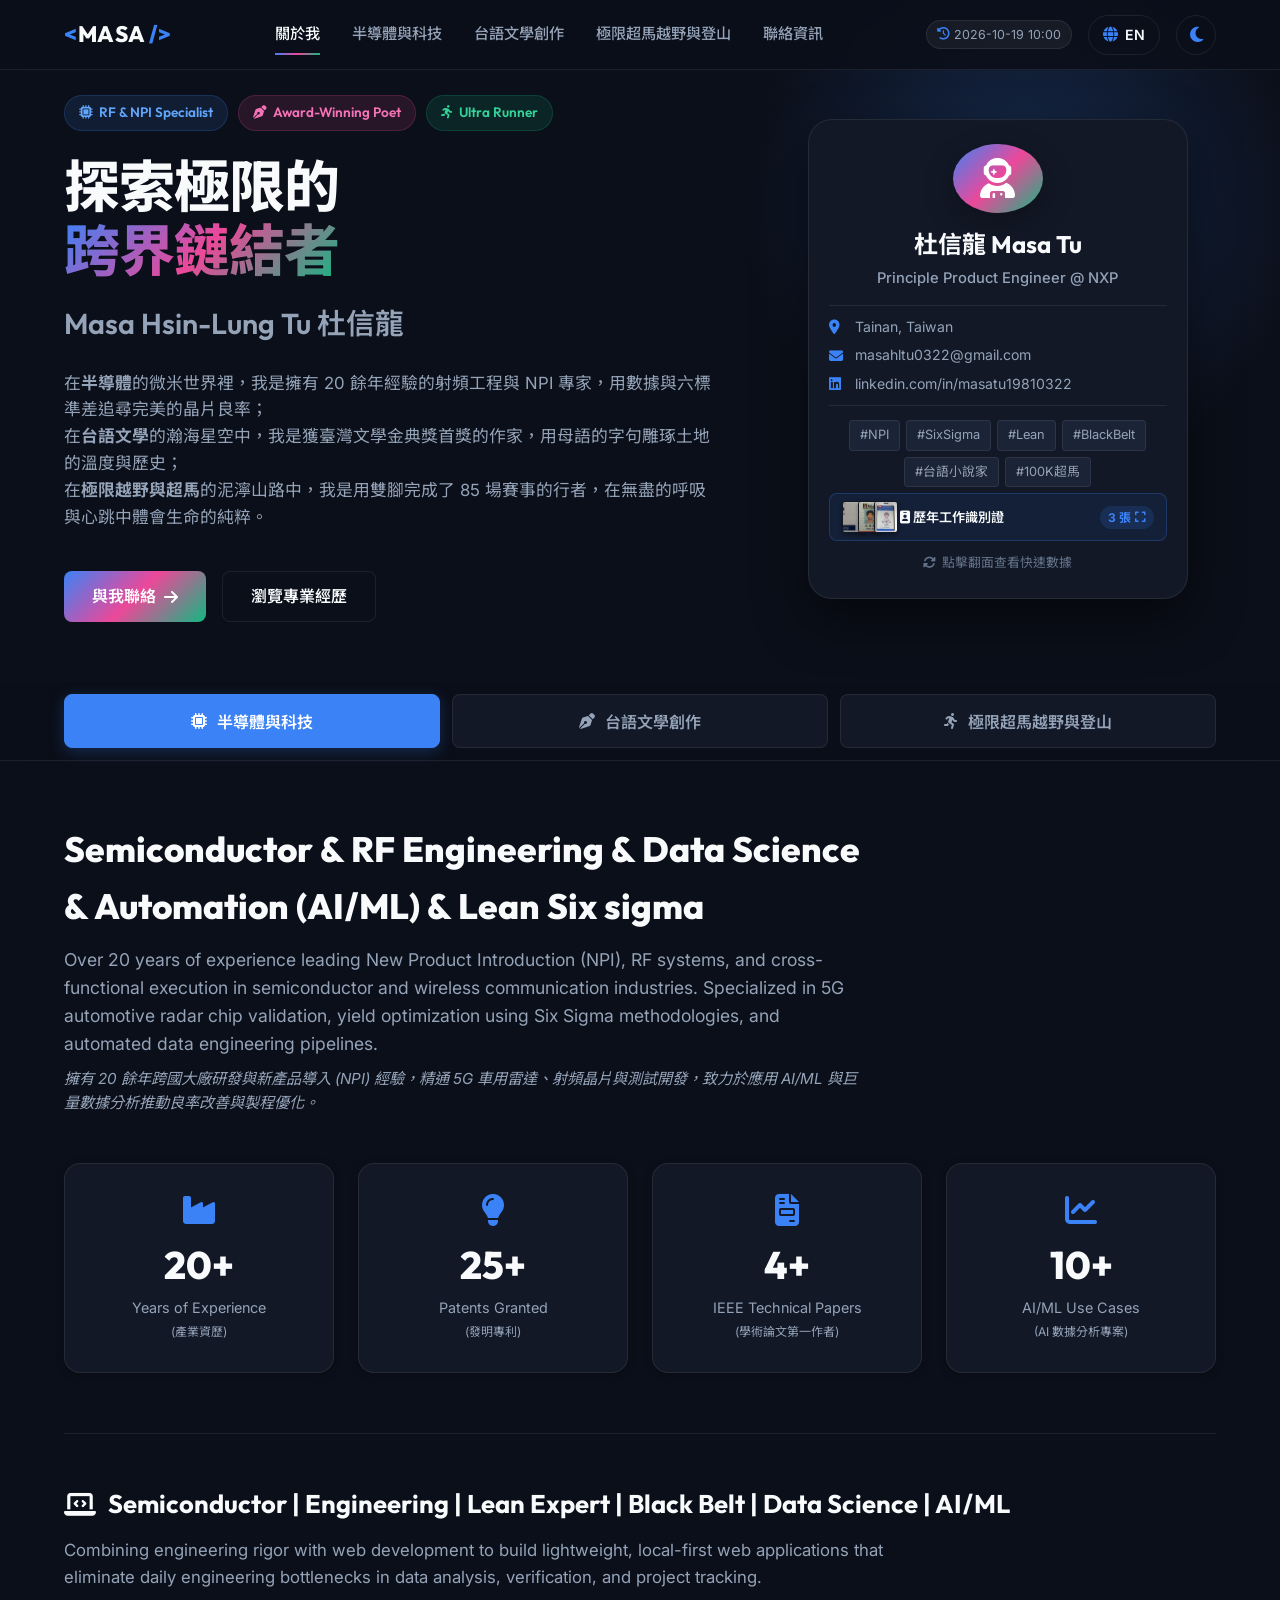
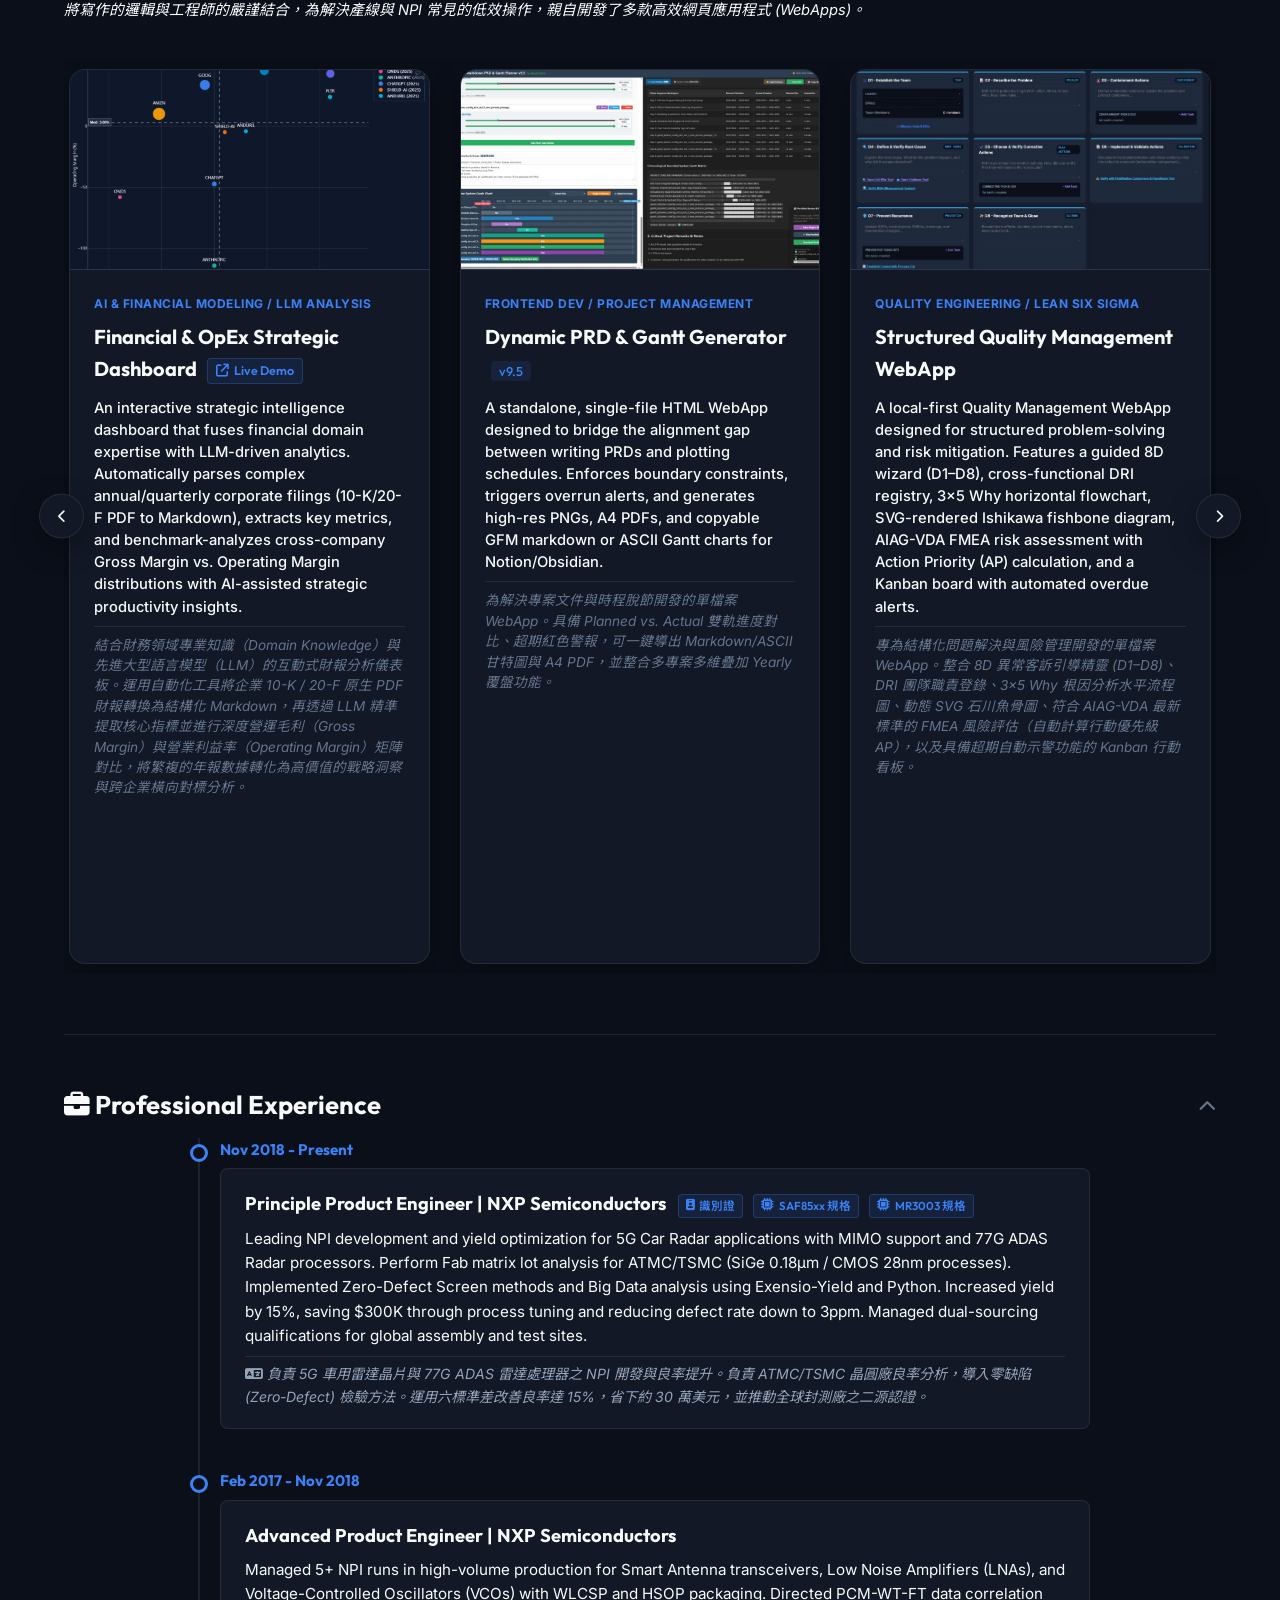
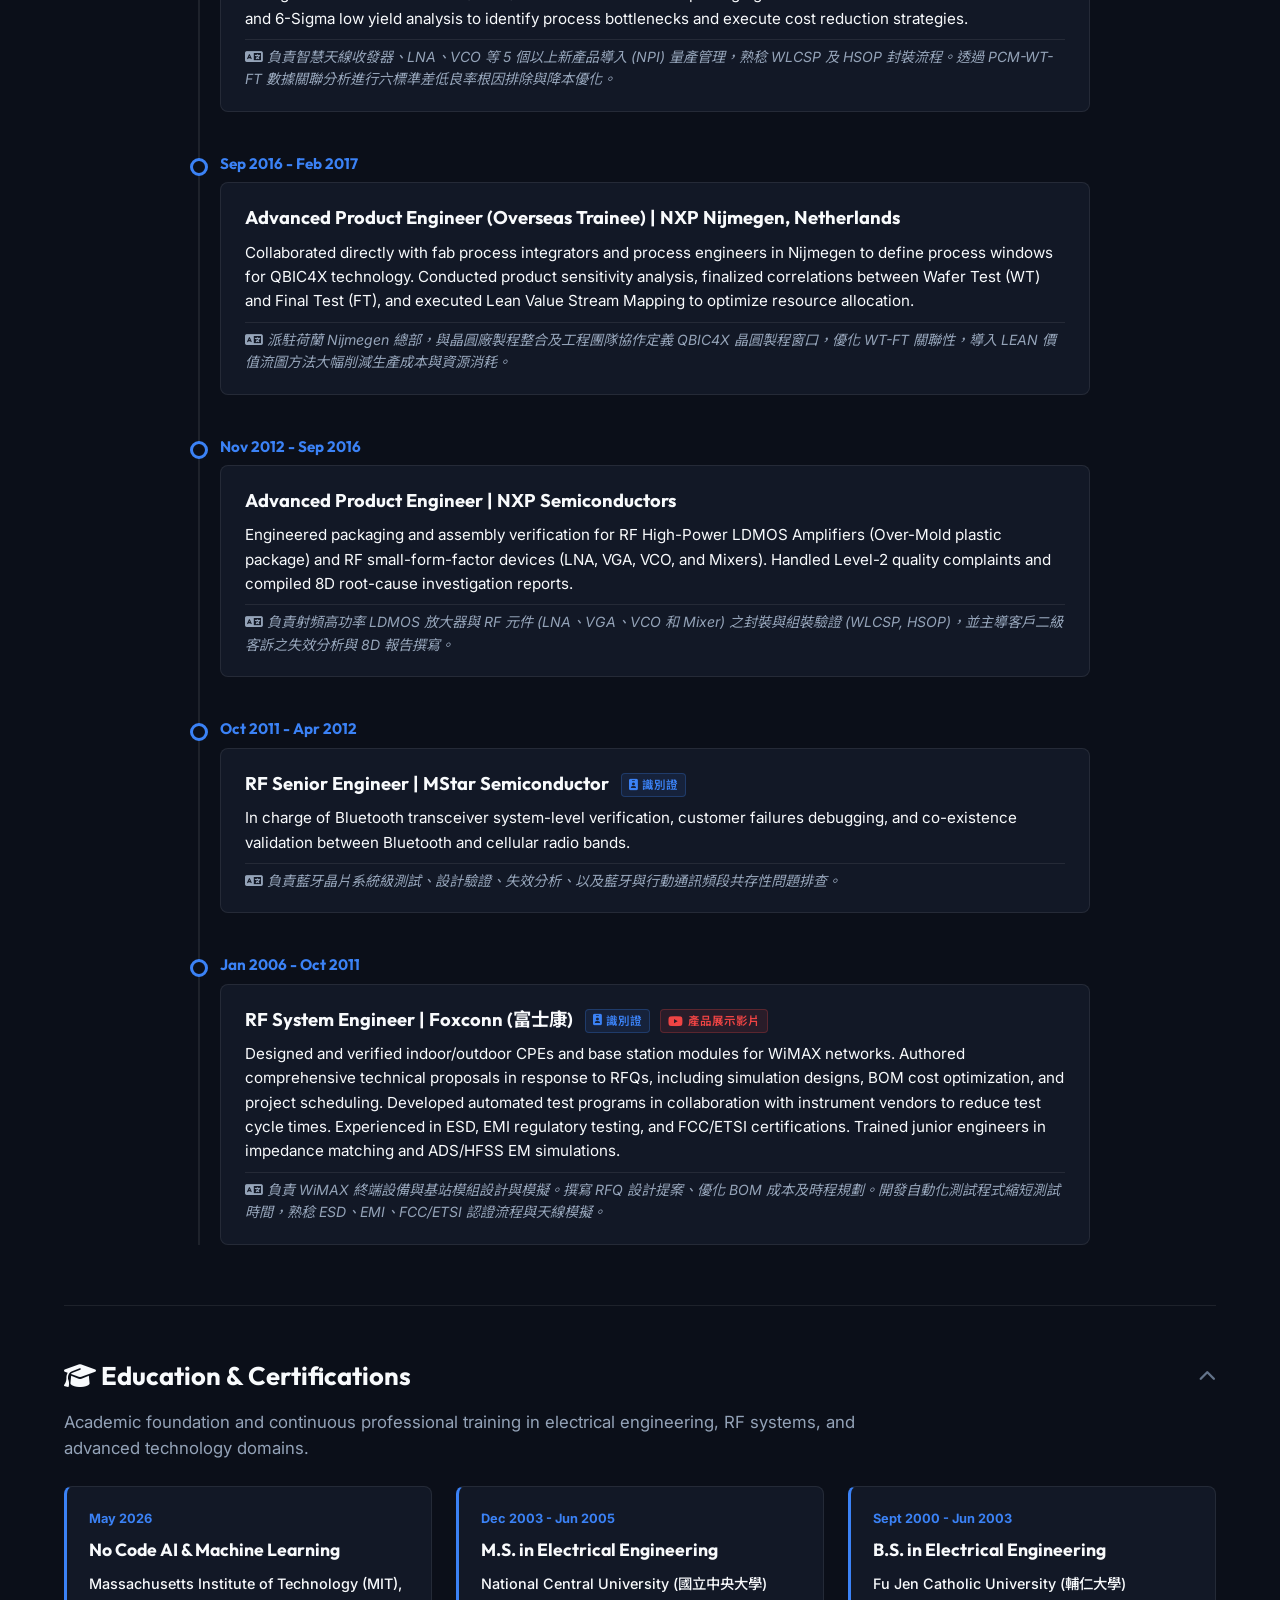
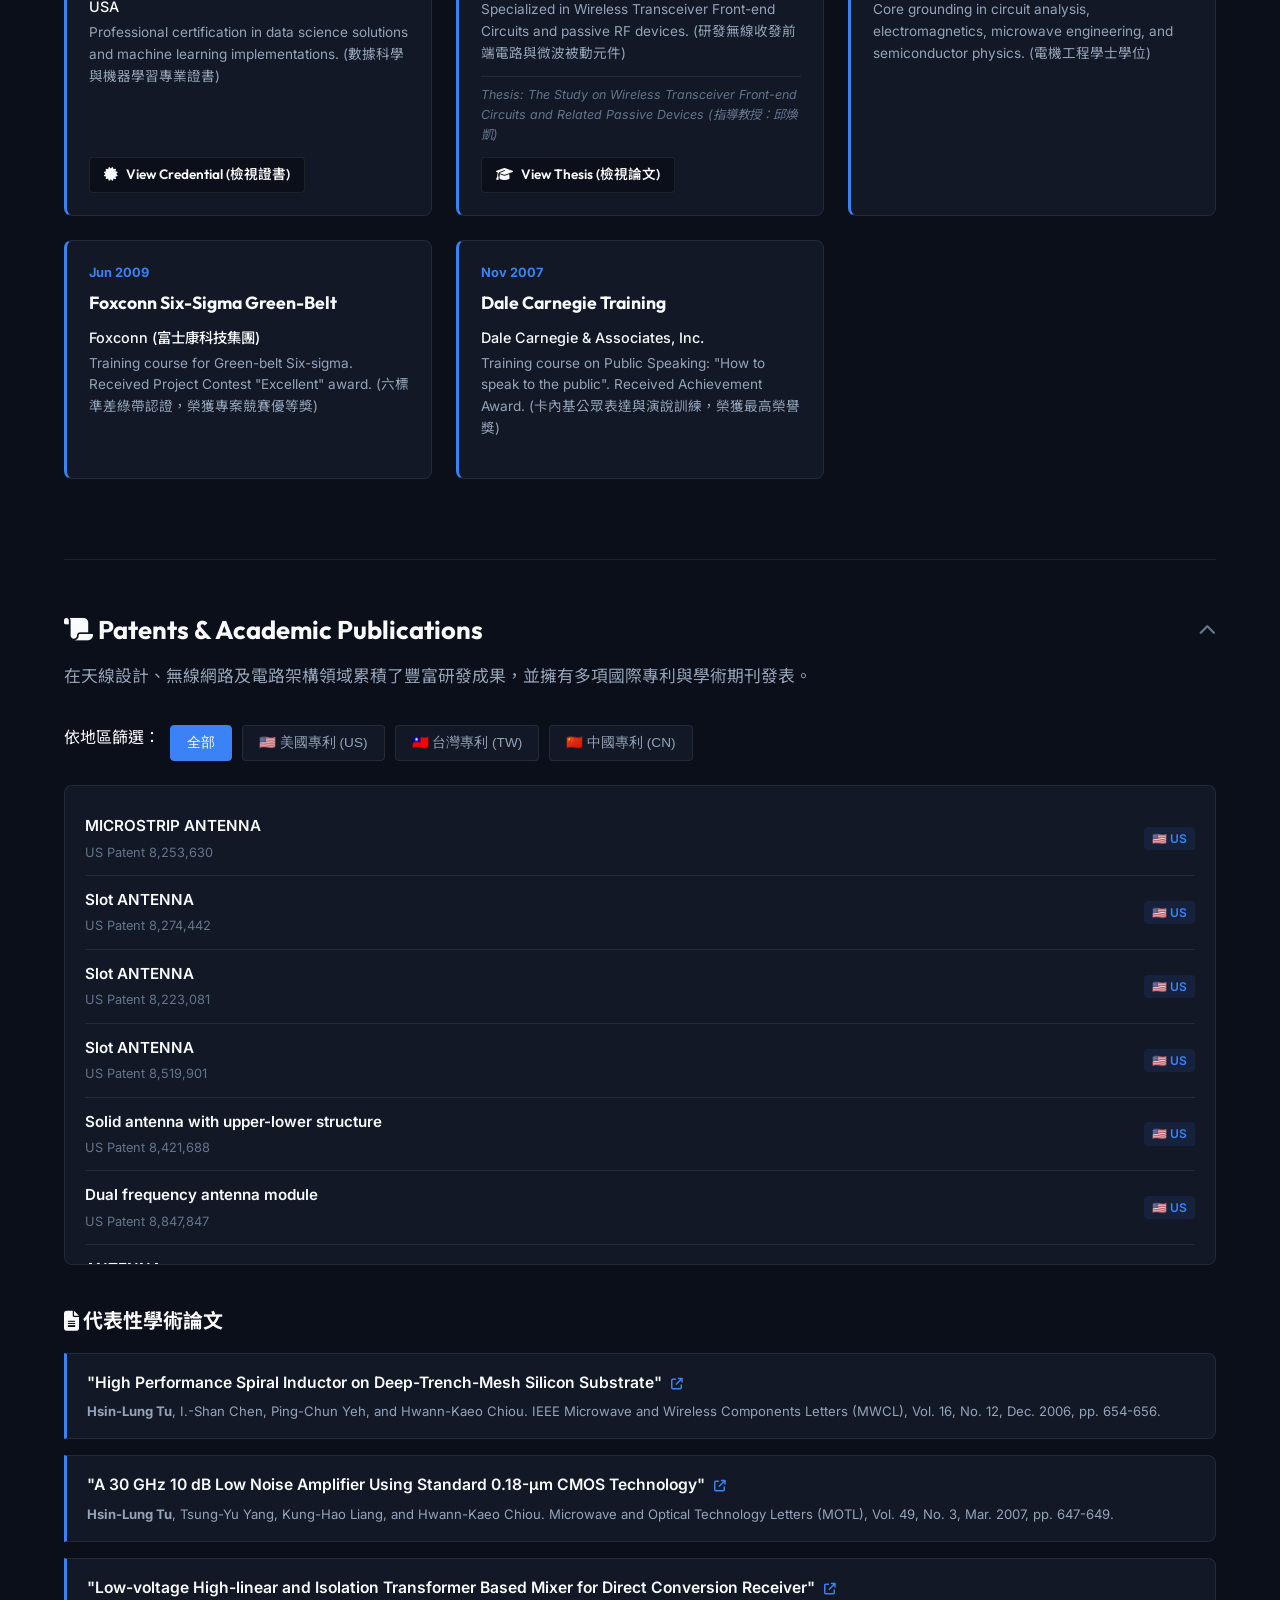
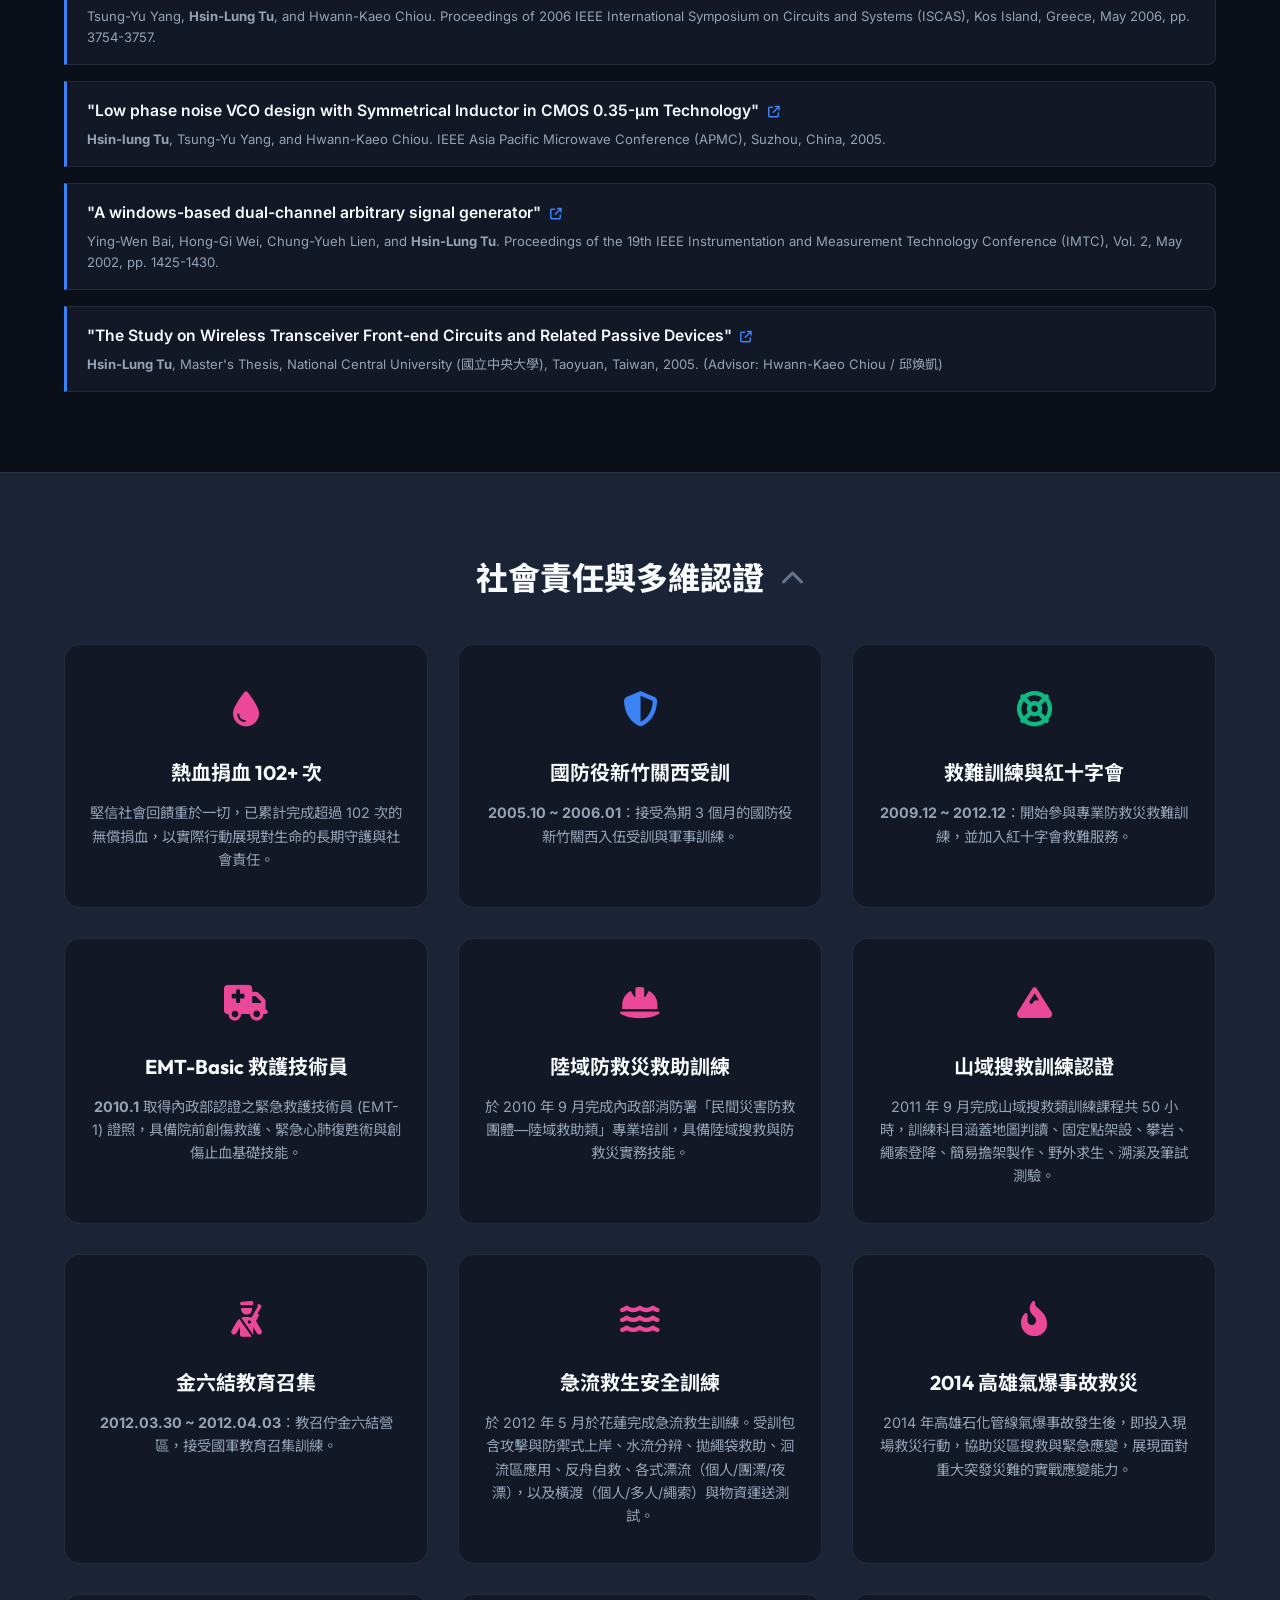
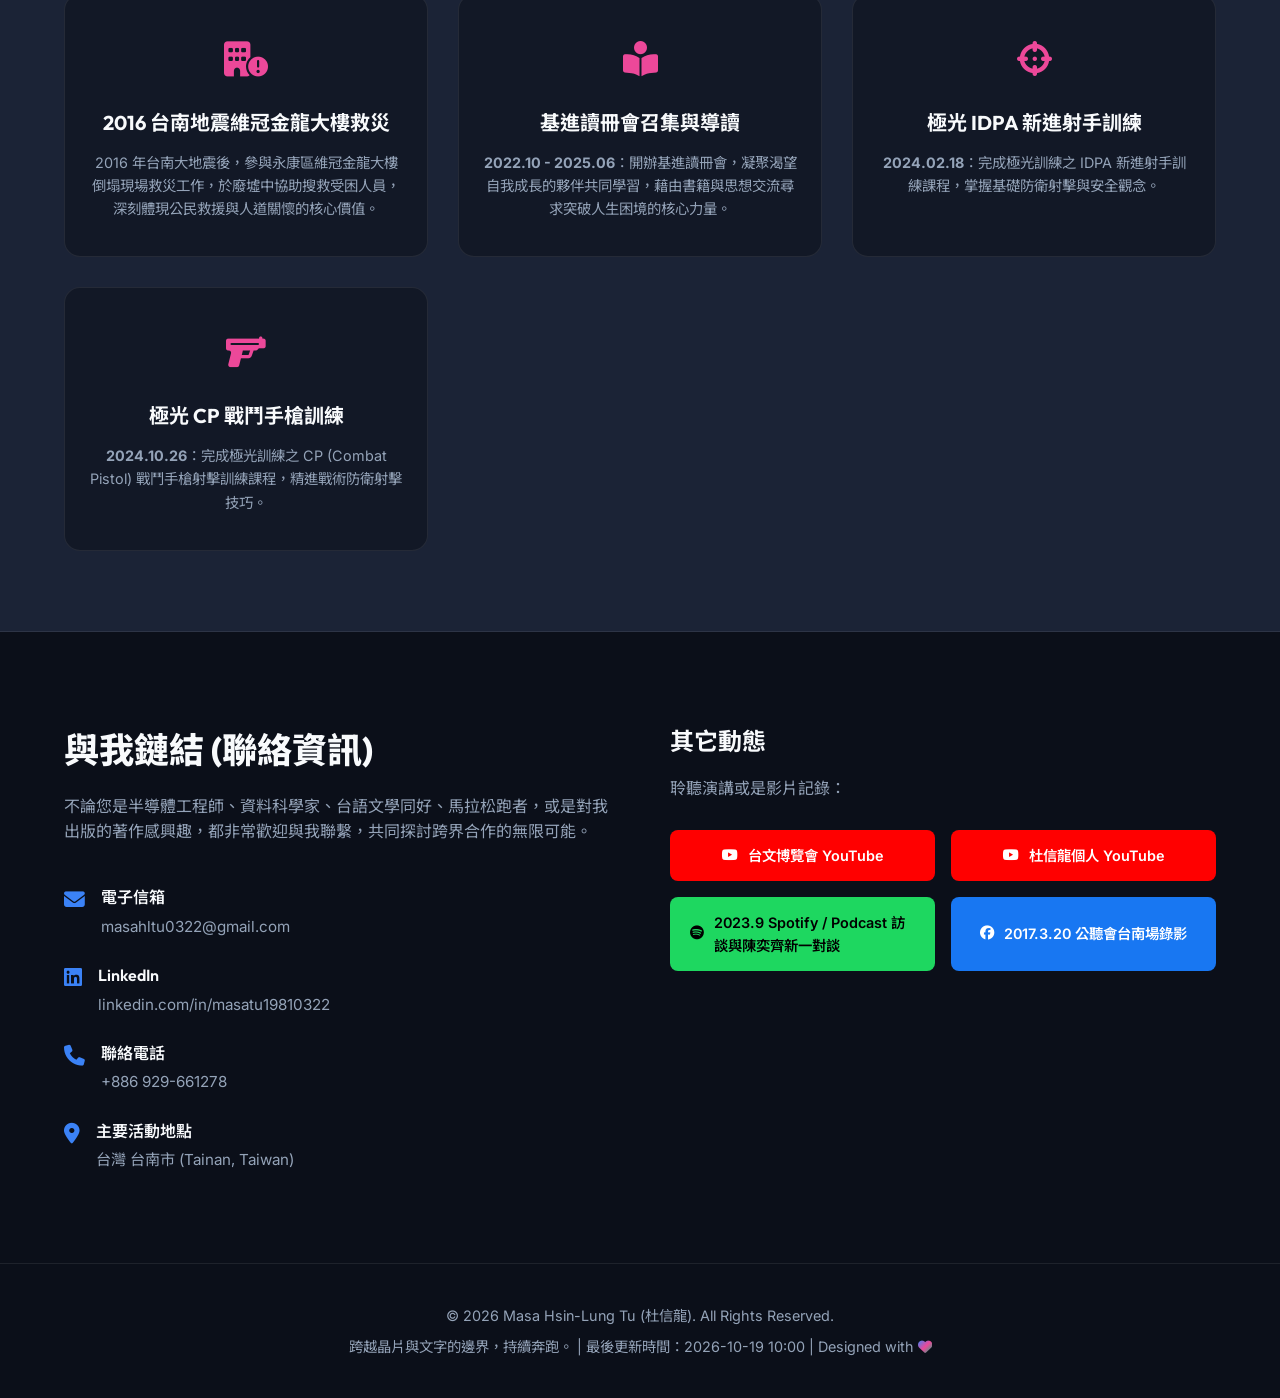
==== commit 560280ae: "feat: update blood donation milestone to 102+ and bump timestamp to 2026-10-19" ====
--- a/index.html
+++ b/index.html
@@ -17,7 +17,7 @@
     <link rel="stylesheet" href="https://cdnjs.cloudflare.com/ajax/libs/font-awesome/6.4.0/css/all.min.css">
     
     <!-- Custom CSS -->
-    <link rel="stylesheet" href="style.css?v=1.1.23">
+    <link rel="stylesheet" href="style.css?v=1.1.25">
 </head>
 <body class="dark-theme">
     <!-- Navbar -->
@@ -37,7 +37,7 @@
             
             <div class="nav-actions">
                 <span class="nav-last-updated" title="資料最後更新時間" data-i18n-title="nav_updated_title">
-                    <i class="fa-solid fa-clock-rotate-left" style="color: var(--accent-tech);"></i> 2026-10-13 19:40
+                    <i class="fa-solid fa-clock-rotate-left" style="color: var(--accent-tech);"></i> 2026-10-19 10:00
                 </span>
                 <button id="langToggle" class="lang-toggle-btn" aria-label="切換語言 / Switch Language" title="切換語言 / Switch Language">
                     <i class="fa-solid fa-globe"></i>
@@ -151,7 +151,7 @@
                                             <i class="fa-solid fa-award"></i> 金典獎台語創作首獎
                                         </div>
                                         <div class="achievement-pill" data-i18n-html="card_achieve_blood">
-                                            <i class="fa-solid fa-heart-pulse"></i> 100+ 次熱血捐血
+                                            <i class="fa-solid fa-heart-pulse"></i> 102+ 次熱血捐血
                                         </div>
                                         <div class="achievement-pill" data-i18n-html="card_achieve_emt">
                                             <i class="fa-solid fa-kit-medical"></i> EMT-1 救護技術員
@@ -775,8 +775,8 @@
                             <!-- 1. 熱血捐血 -->
                             <div class="extra-card">
                                 <div class="extra-card-icon"><i class="fa-solid fa-droplet"></i></div>
-                                <h3>熱血捐血 100+ 次</h3>
-                                <p>堅信社會回饋重於一切，已累計完成超過 100 次的無償捐血，以實際行動展現對生命的長期守護與社會責任。</p>
+                                <h3>熱血捐血 102+ 次</h3>
+                                <p>堅信社會回饋重於一切，已累計完成超過 102 次的無償捐血，以實際行動展現對生命的長期守護與社會責任。</p>
                             </div>
 
                             <!-- 2. 國防役受訓 -->
@@ -936,7 +936,7 @@
     <footer class="footer">
         <div class="container">
             <p data-i18n-html="footer_rights">&copy; 2026 Masa Hsin-Lung Tu (杜信龍). All Rights Reserved. </p>
-            <p class="footer-sub" data-i18n-html="footer_sub">跨越晶片與文字的邊界，持續奔跑。 | 最後更新時間：2026-10-13 19:40 | Designed with <i class="fa-solid fa-heart text-gradient"></i></p>
+            <p class="footer-sub" data-i18n-html="footer_sub">跨越晶片與文字的邊界，持續奔跑。 | 最後更新時間：2026-10-19 10:00 | Designed with <i class="fa-solid fa-heart text-gradient"></i></p>
         </div>
     </footer>
 
@@ -975,6 +975,6 @@
     </div>
 
     <!-- Script file -->
-    <script src="script.js?v=1.1.23"></script>
+    <script src="script.js?v=1.1.25"></script>
 </body>
 </html>
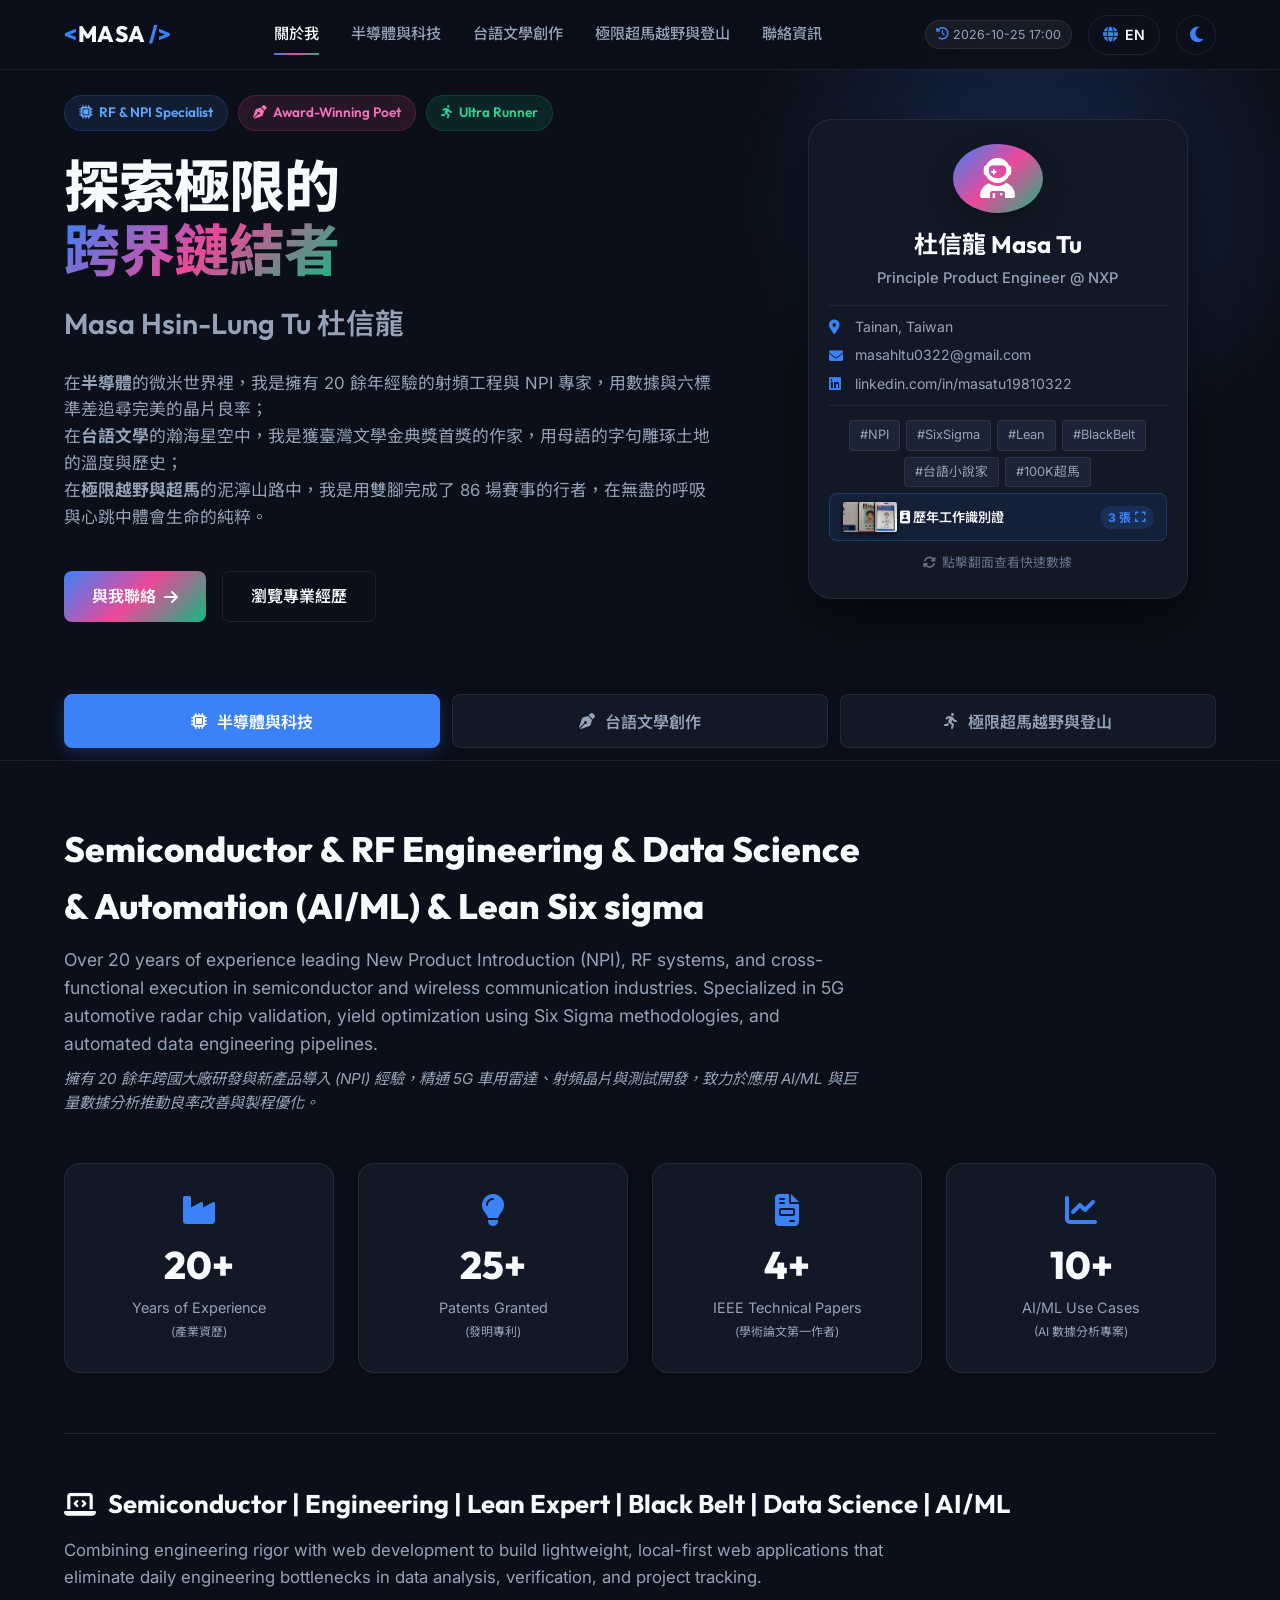
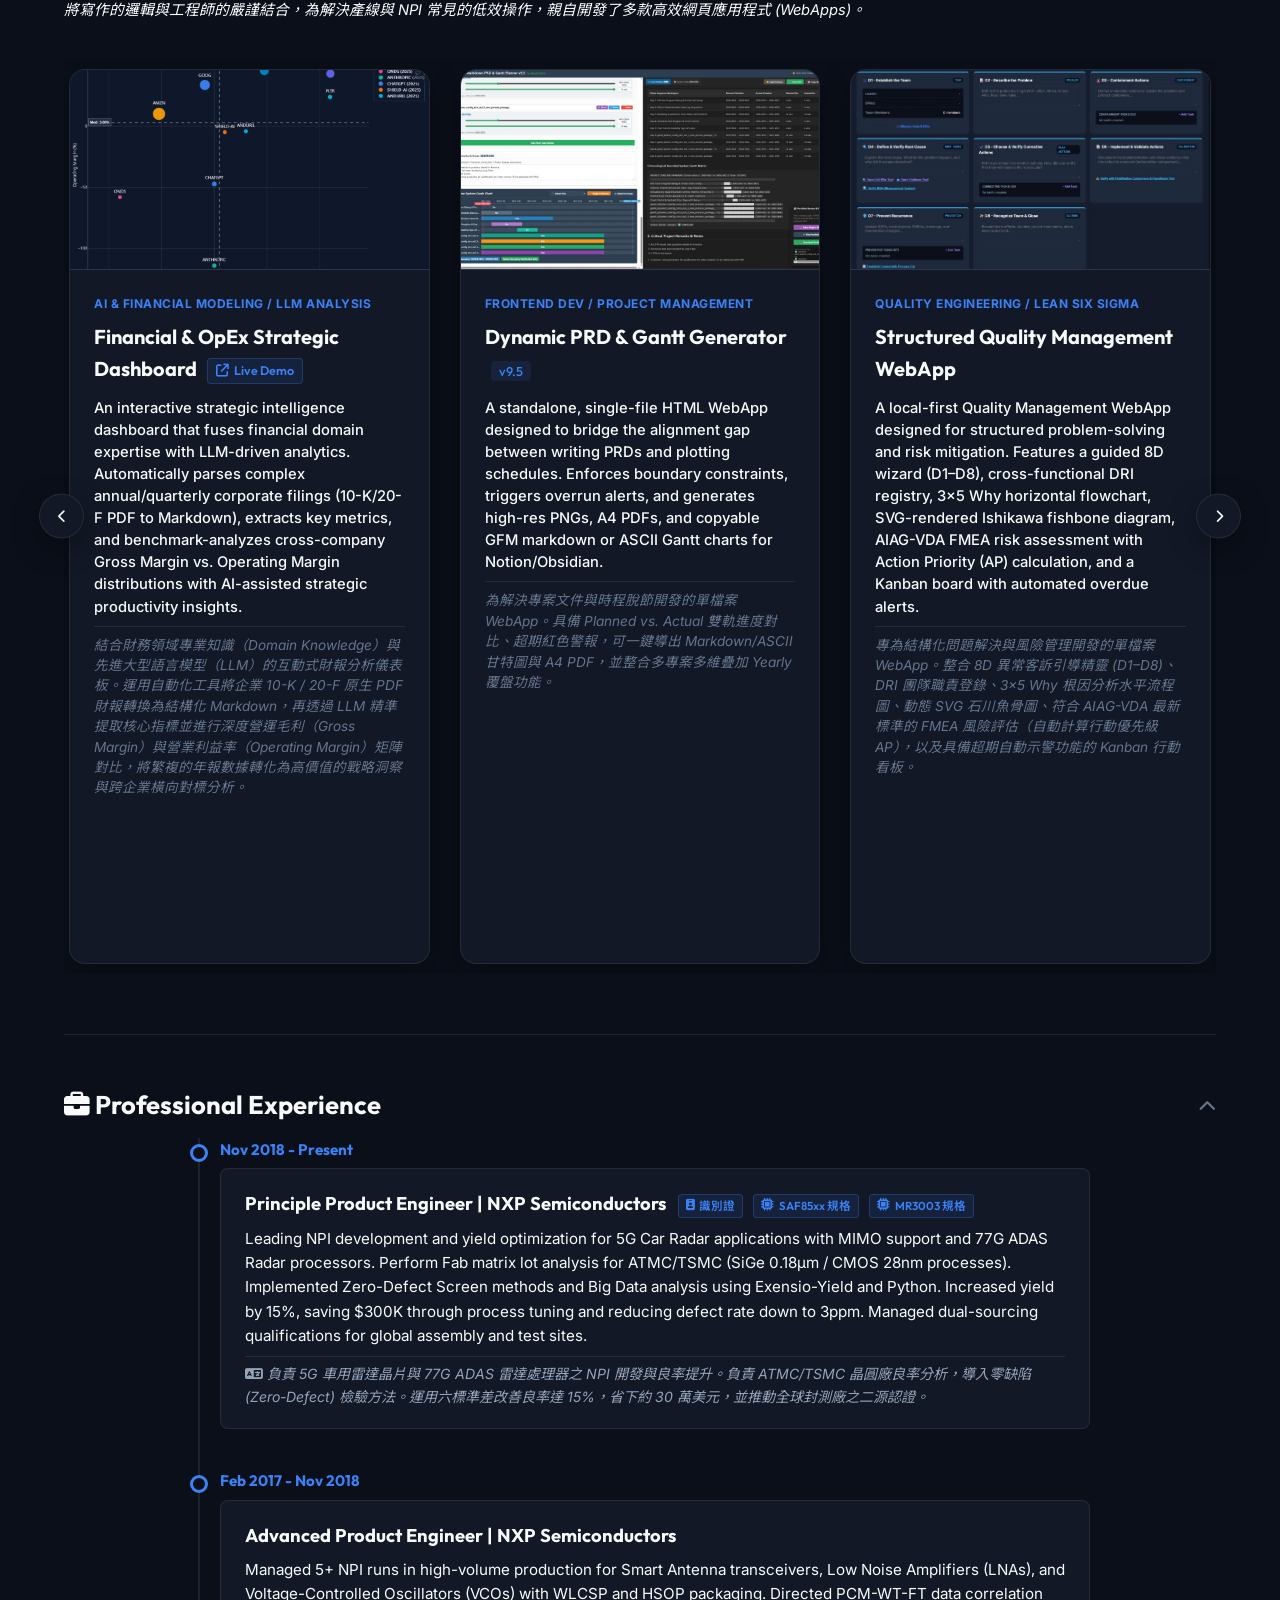
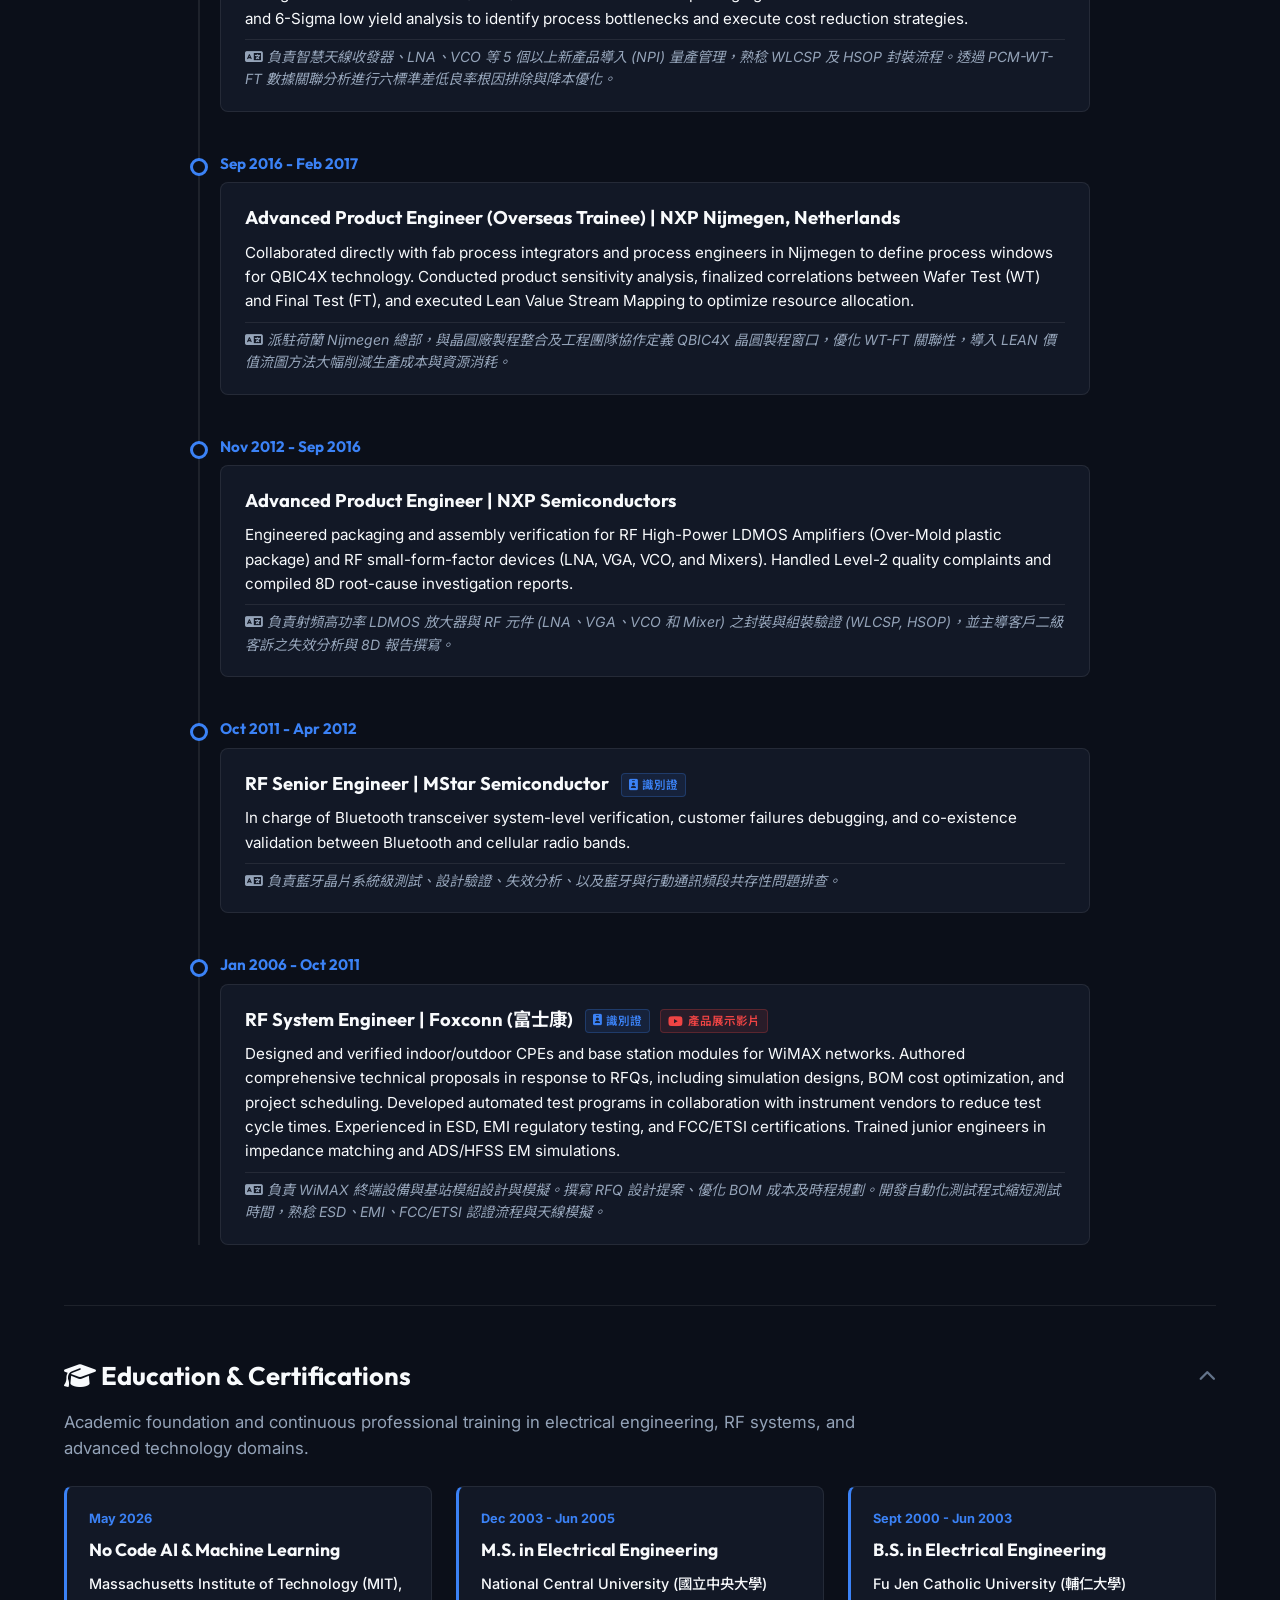
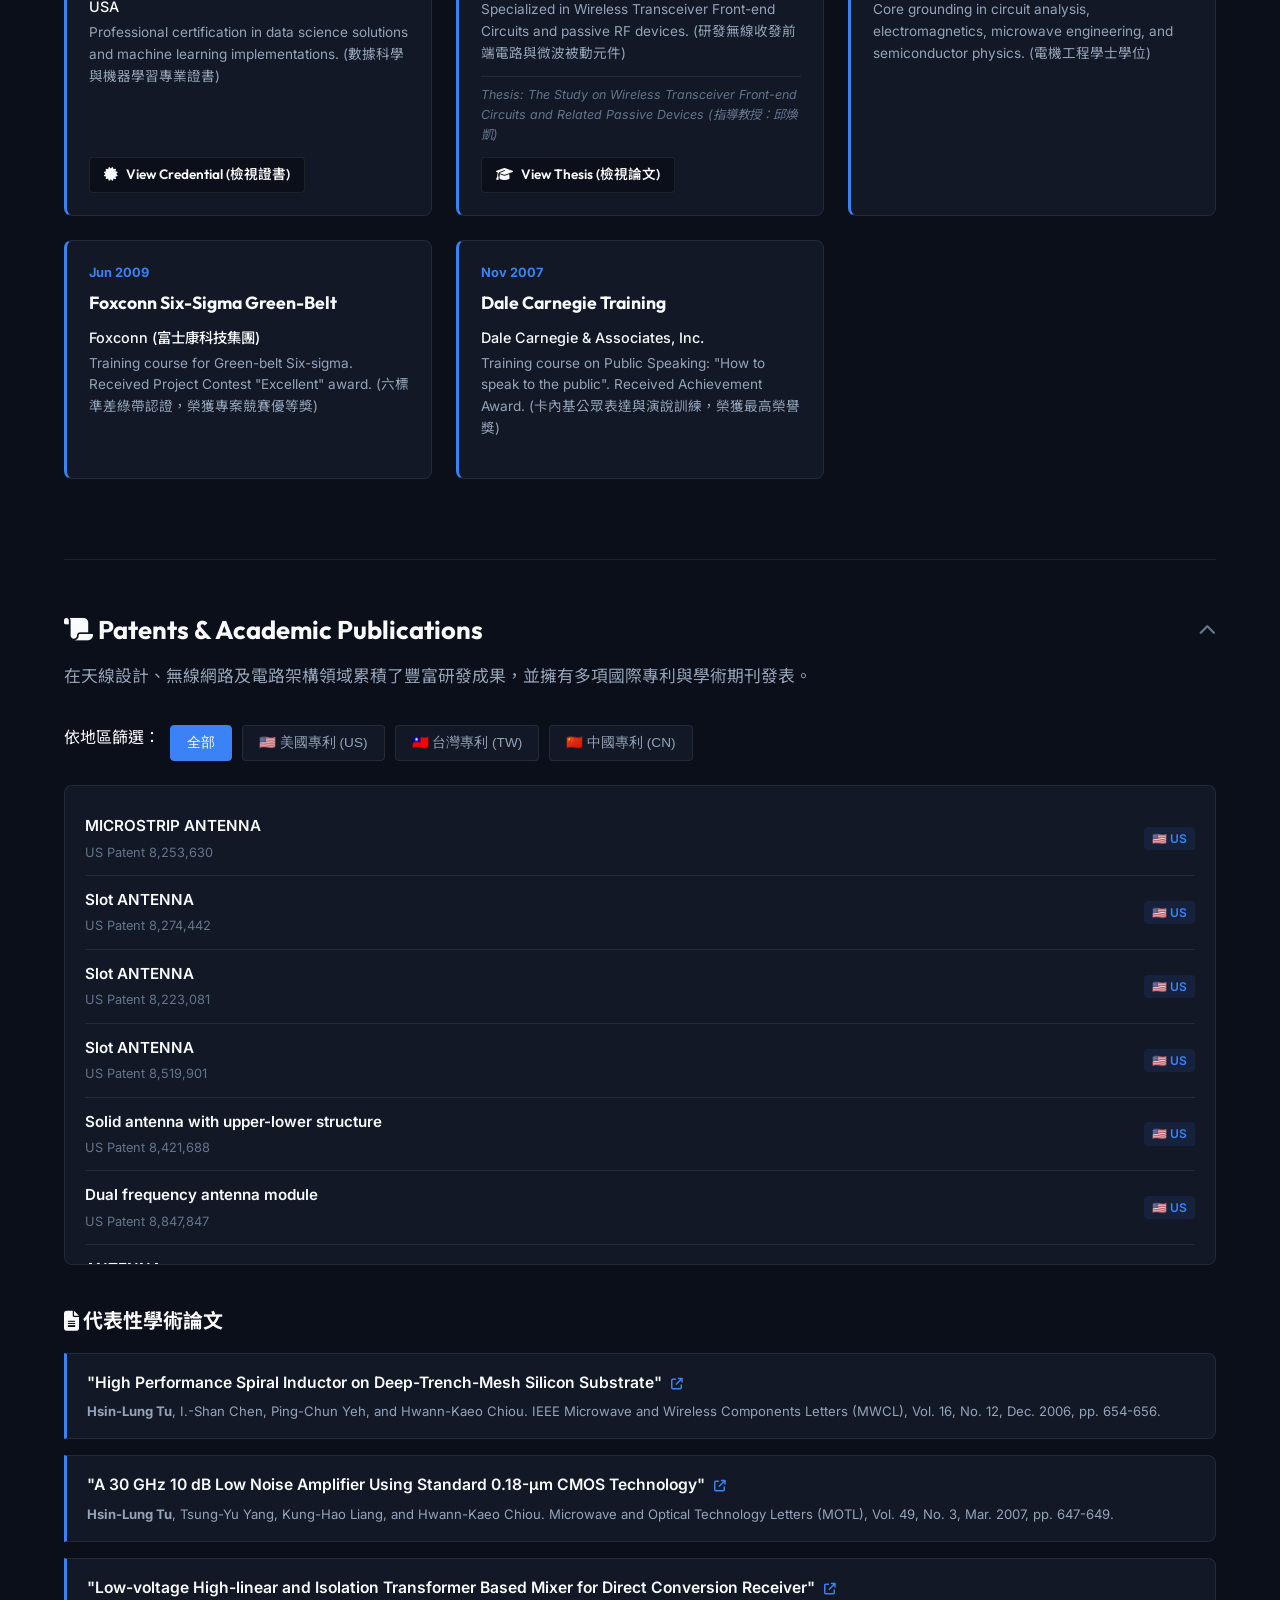
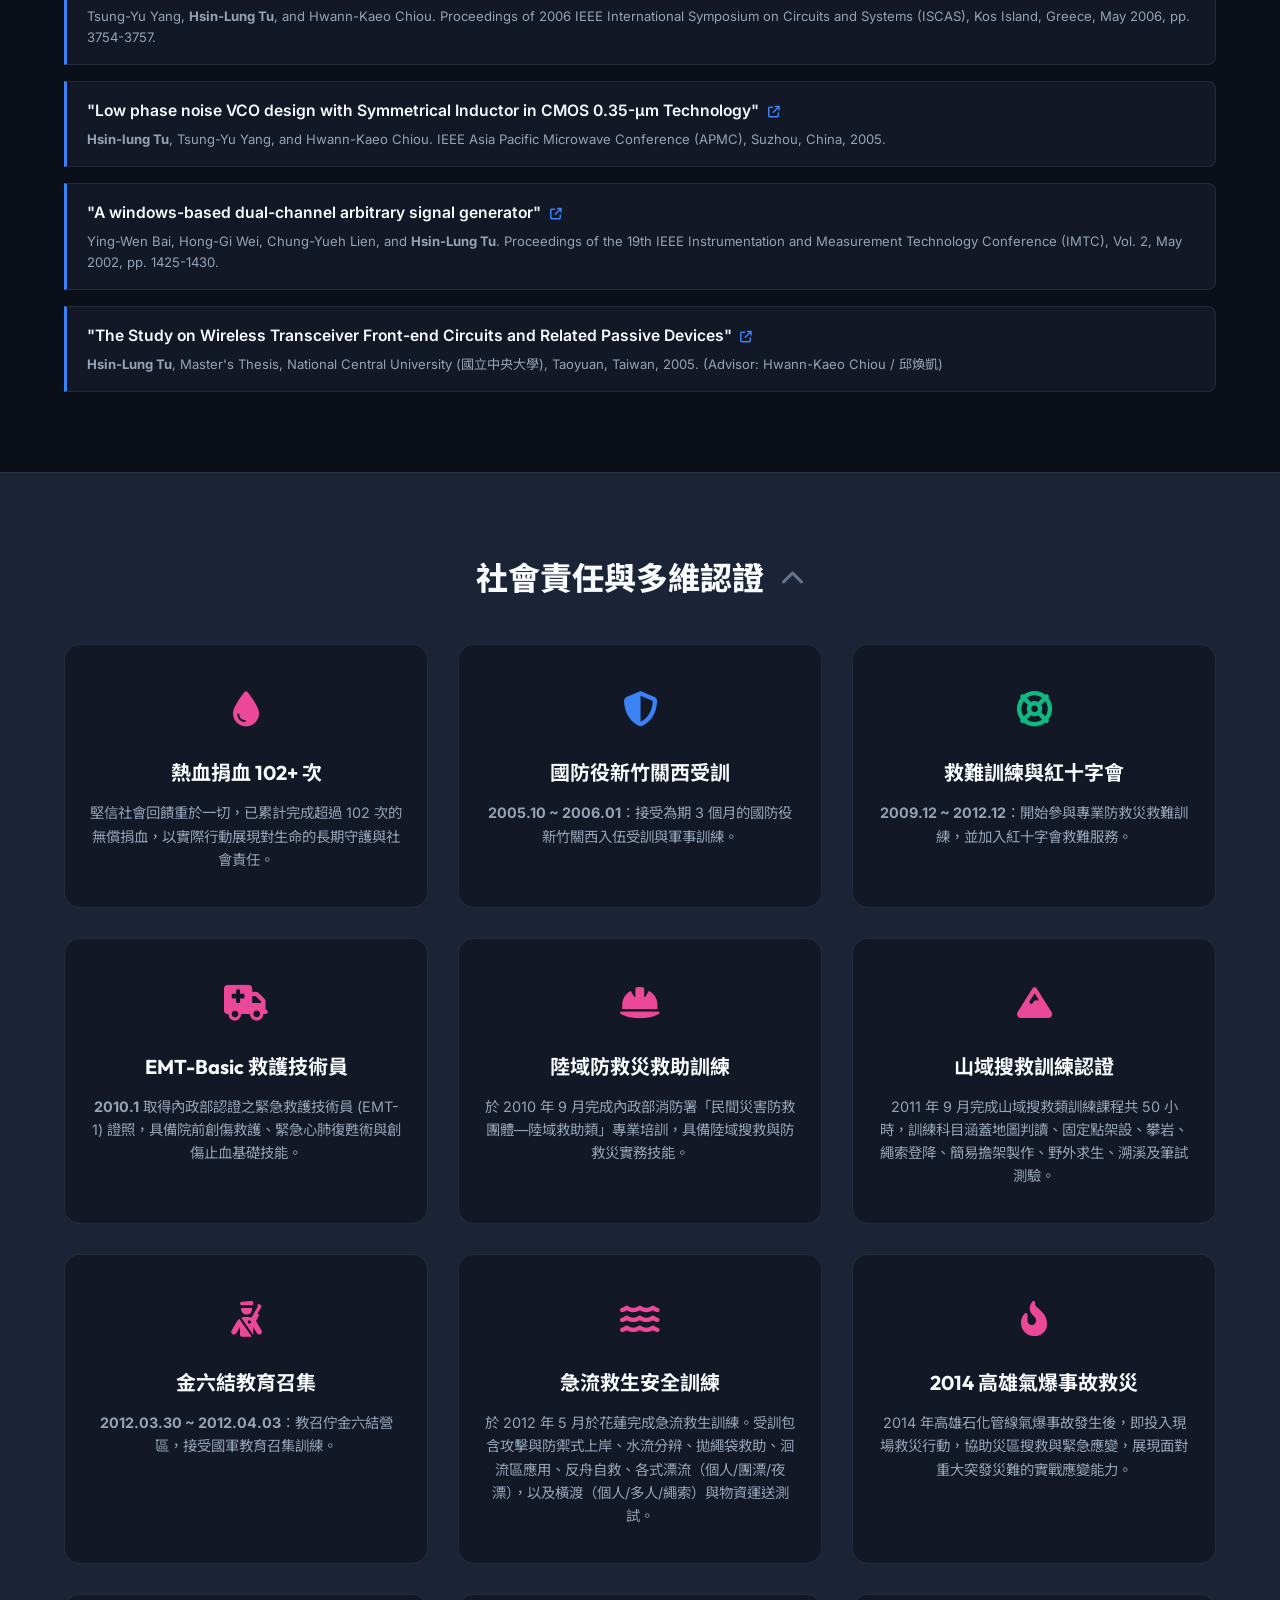
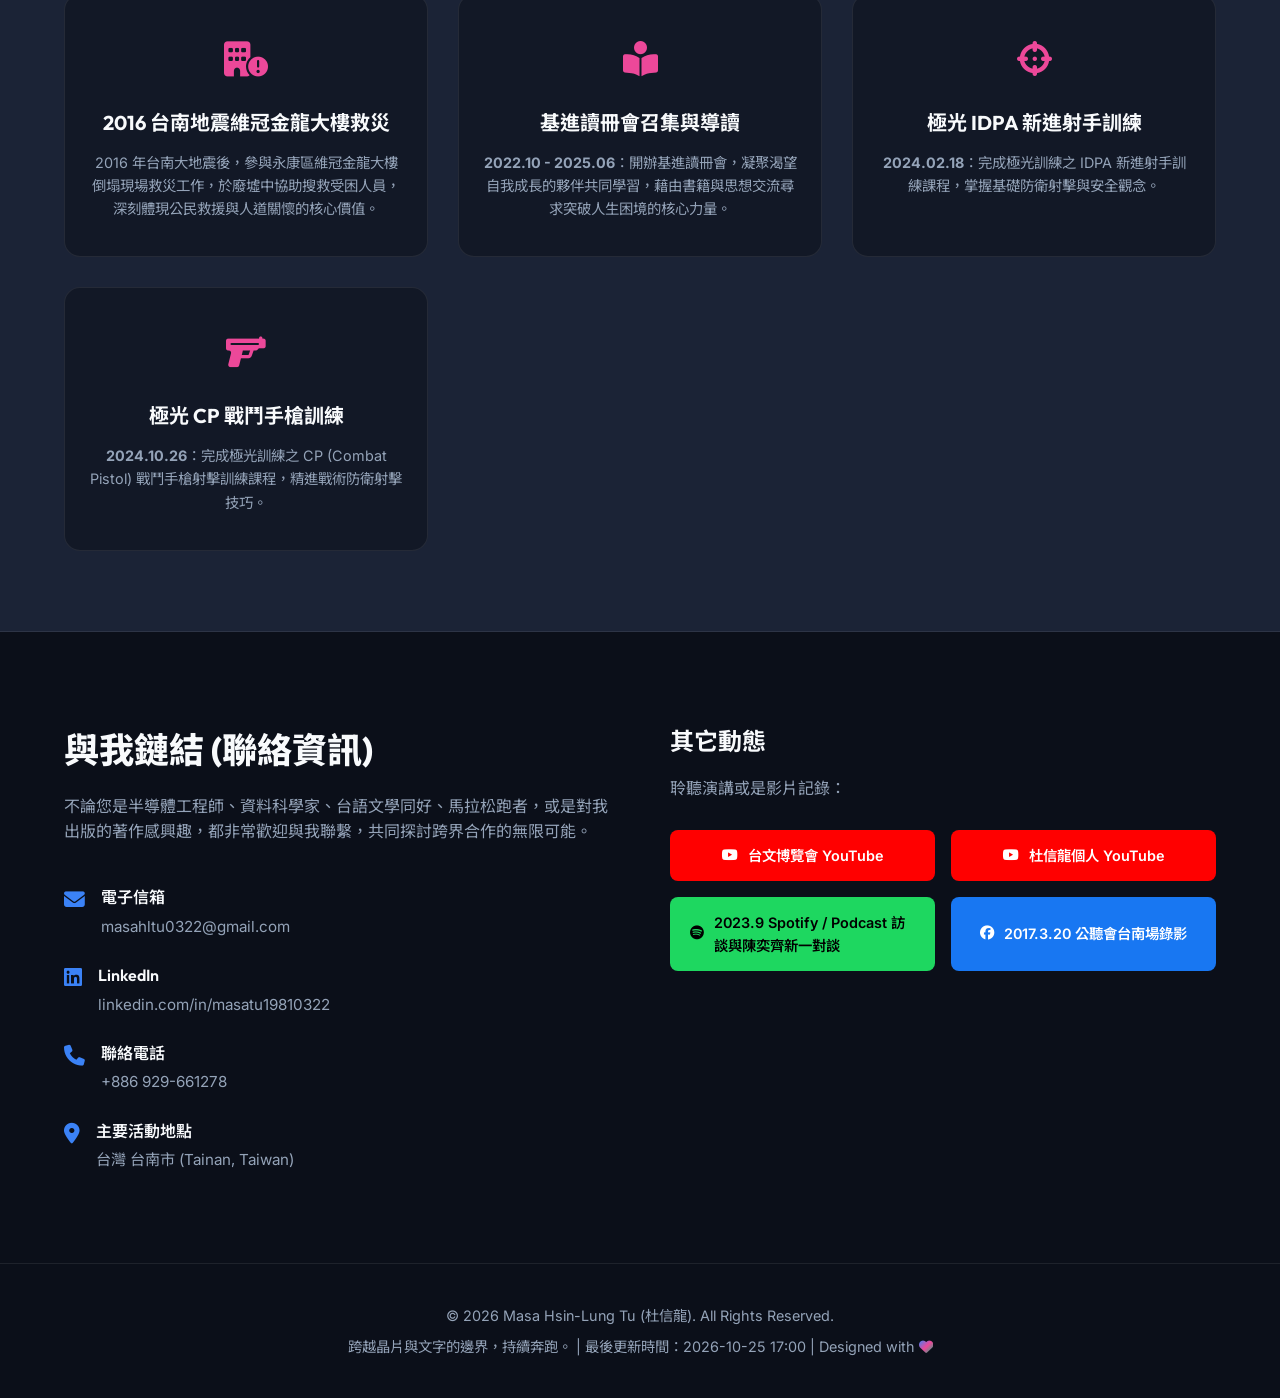
==== commit 7f27207a: "feat(running): record 86th marathon (2026 赤兔馬全馬 4:53:42) and integrate trk_099 GPX track" ====
--- a/index.html
+++ b/index.html
@@ -4,7 +4,7 @@
     <meta charset="UTF-8">
     <meta name="viewport" content="width=device-width, initial-scale=1.0">
     <title>Masa Hsin-Lung Tu | 杜信龍 - 跨界・鏈結 Portfolio</title>
-    <meta name="description" content="杜信龍 (Masa Hsin-Lung Tu) 的個人專業網站。結合 20+ 年半導體/射頻/NPI 工程專家、金典獎台語作家與詩人、以及 85 場極限超馬越野跑者的跨界行者。">
+    <meta name="description" content="杜信龍 (Masa Hsin-Lung Tu) 的個人專業網站。結合 20+ 年半導體/射頻/NPI 工程專家、金典獎台語作家與詩人、以及 86 場極限超馬越野跑者的跨界行者。">
     <meta name="keywords" content="杜信龍, Masa Tu, NXP, 半導體工程師, 台語作家, 台灣文學金典獎, 有魂無體, 越野跑, 超級馬拉松, RF Engineer, NPI">
     <meta name="author" content="Masa Hsin-Lung Tu">
     
@@ -17,7 +17,7 @@
     <link rel="stylesheet" href="https://cdnjs.cloudflare.com/ajax/libs/font-awesome/6.4.0/css/all.min.css">
     
     <!-- Custom CSS -->
-    <link rel="stylesheet" href="style.css?v=1.1.25">
+    <link rel="stylesheet" href="style.css?v=1.1.26">
 </head>
 <body class="dark-theme">
     <!-- Navbar -->
@@ -37,7 +37,7 @@
             
             <div class="nav-actions">
                 <span class="nav-last-updated" title="資料最後更新時間" data-i18n-title="nav_updated_title">
-                    <i class="fa-solid fa-clock-rotate-left" style="color: var(--accent-tech);"></i> 2026-10-19 10:00
+                    <i class="fa-solid fa-clock-rotate-left" style="color: var(--accent-tech);"></i> 2026-10-25 17:00
                 </span>
                 <button id="langToggle" class="lang-toggle-btn" aria-label="切換語言 / Switch Language" title="切換語言 / Switch Language">
                     <i class="fa-solid fa-globe"></i>
@@ -78,7 +78,7 @@
                     <p class="hero-description" data-i18n-html="hero_desc">
                         在<strong>半導體</strong>的微米世界裡，我是擁有 20 餘年經驗的射頻工程與 NPI 專家，用數據與六標準差追尋完美的晶片良率；<br>
                         在<strong>台語文學</strong>的瀚海星空中，我是獲臺灣文學金典獎首獎的作家，用母語的字句雕琢土地的溫度與歷史；<br>
-                        在<strong>極限越野與超馬</strong>的泥濘山路中，我是用雙腳完成了 85 場賽事的行者，在無盡的呼吸與心跳中體會生命的純粹。
+                        在<strong>極限越野與超馬</strong>的泥濘山路中，我是用雙腳完成了 86 場賽事的行者，在無盡的呼吸與心跳中體會生命的純粹。
                     </p>
                     
                     <div class="hero-buttons">
@@ -142,7 +142,7 @@
                                             <span class="mini-stat-label" data-i18n="card_stat_books">出版著作 (本)</span>
                                         </div>
                                         <div class="mini-stat-item">
-                                            <span class="mini-stat-num">85</span>
+                                            <span class="mini-stat-num">86</span>
                                             <span class="mini-stat-label" data-i18n="card_stat_races">完成賽事 (場)</span>
                                         </div>
                                     </div>
@@ -631,7 +631,7 @@
             <div class="tab-content" id="running">
                 <div class="section-header">
                     <h2 data-i18n="run_header_title">極限超馬越野與登山足跡</h2>
-                    <p data-i18n="run_header_desc">雙腳是我的畫筆，大地是我的畫布。累計已完成了 85 場長距離馬拉松，包含 11 場超馬與險峻的百公里高難度越野挑戰，從路跑的節律中淬煉出人生的專注與毅力。</p>
+                    <p data-i18n="run_header_desc">雙腳是我的畫筆，大地是我的畫布。累計已完成了 86 場長距離馬拉松，包含 11 場超馬與險峻的百公里高難度越野挑戰，從路跑的節律中淬煉出人生的專注與毅力。</p>
                 </div>
 
                 <!-- Running stats -->
@@ -639,7 +639,7 @@
                     <div class="run-stat-card">
                         <span class="run-stat-icon"><i class="fa-solid fa-shoe-prints"></i></span>
                         <div class="run-stat-info">
-                            <span class="run-stat-num" id="runCount">85</span>
+                            <span class="run-stat-num" id="runCount">86</span>
                             <span class="run-stat-lbl" data-i18n="run_stat_races">已完賽場次</span>
                         </div>
                     </div>
@@ -717,7 +717,7 @@
 
                 <!-- Searchable / Filterable Race Ledger -->
                 <div class="running-sub-section">
-                    <h3 class="sub-section-title" data-i18n-html="run_ledger_title"><i class="fa-solid fa-table-list"></i> 85 場馬拉松賽事全紀錄</h3>
+                    <h3 class="sub-section-title" data-i18n-html="run_ledger_title"><i class="fa-solid fa-table-list"></i> 86 場馬拉松賽事全紀錄</h3>
                     <p class="sub-section-intro" data-i18n="run_ledger_intro">歡迎使用下方搜尋與過濾器，查詢我自 2012 年起走過的所有馬拉松與越野跑足跡。</p>
                     
                     <div class="ledger-control-panel">
@@ -936,7 +936,7 @@
     <footer class="footer">
         <div class="container">
             <p data-i18n-html="footer_rights">&copy; 2026 Masa Hsin-Lung Tu (杜信龍). All Rights Reserved. </p>
-            <p class="footer-sub" data-i18n-html="footer_sub">跨越晶片與文字的邊界，持續奔跑。 | 最後更新時間：2026-10-19 10:00 | Designed with <i class="fa-solid fa-heart text-gradient"></i></p>
+            <p class="footer-sub" data-i18n-html="footer_sub">跨越晶片與文字的邊界，持續奔跑。 | 最後更新時間：2026-10-25 17:00 | Designed with <i class="fa-solid fa-heart text-gradient"></i></p>
         </div>
     </footer>
 
@@ -975,6 +975,6 @@
     </div>
 
     <!-- Script file -->
-    <script src="script.js?v=1.1.25"></script>
+    <script src="script.js?v=1.1.26"></script>
 </body>
 </html>
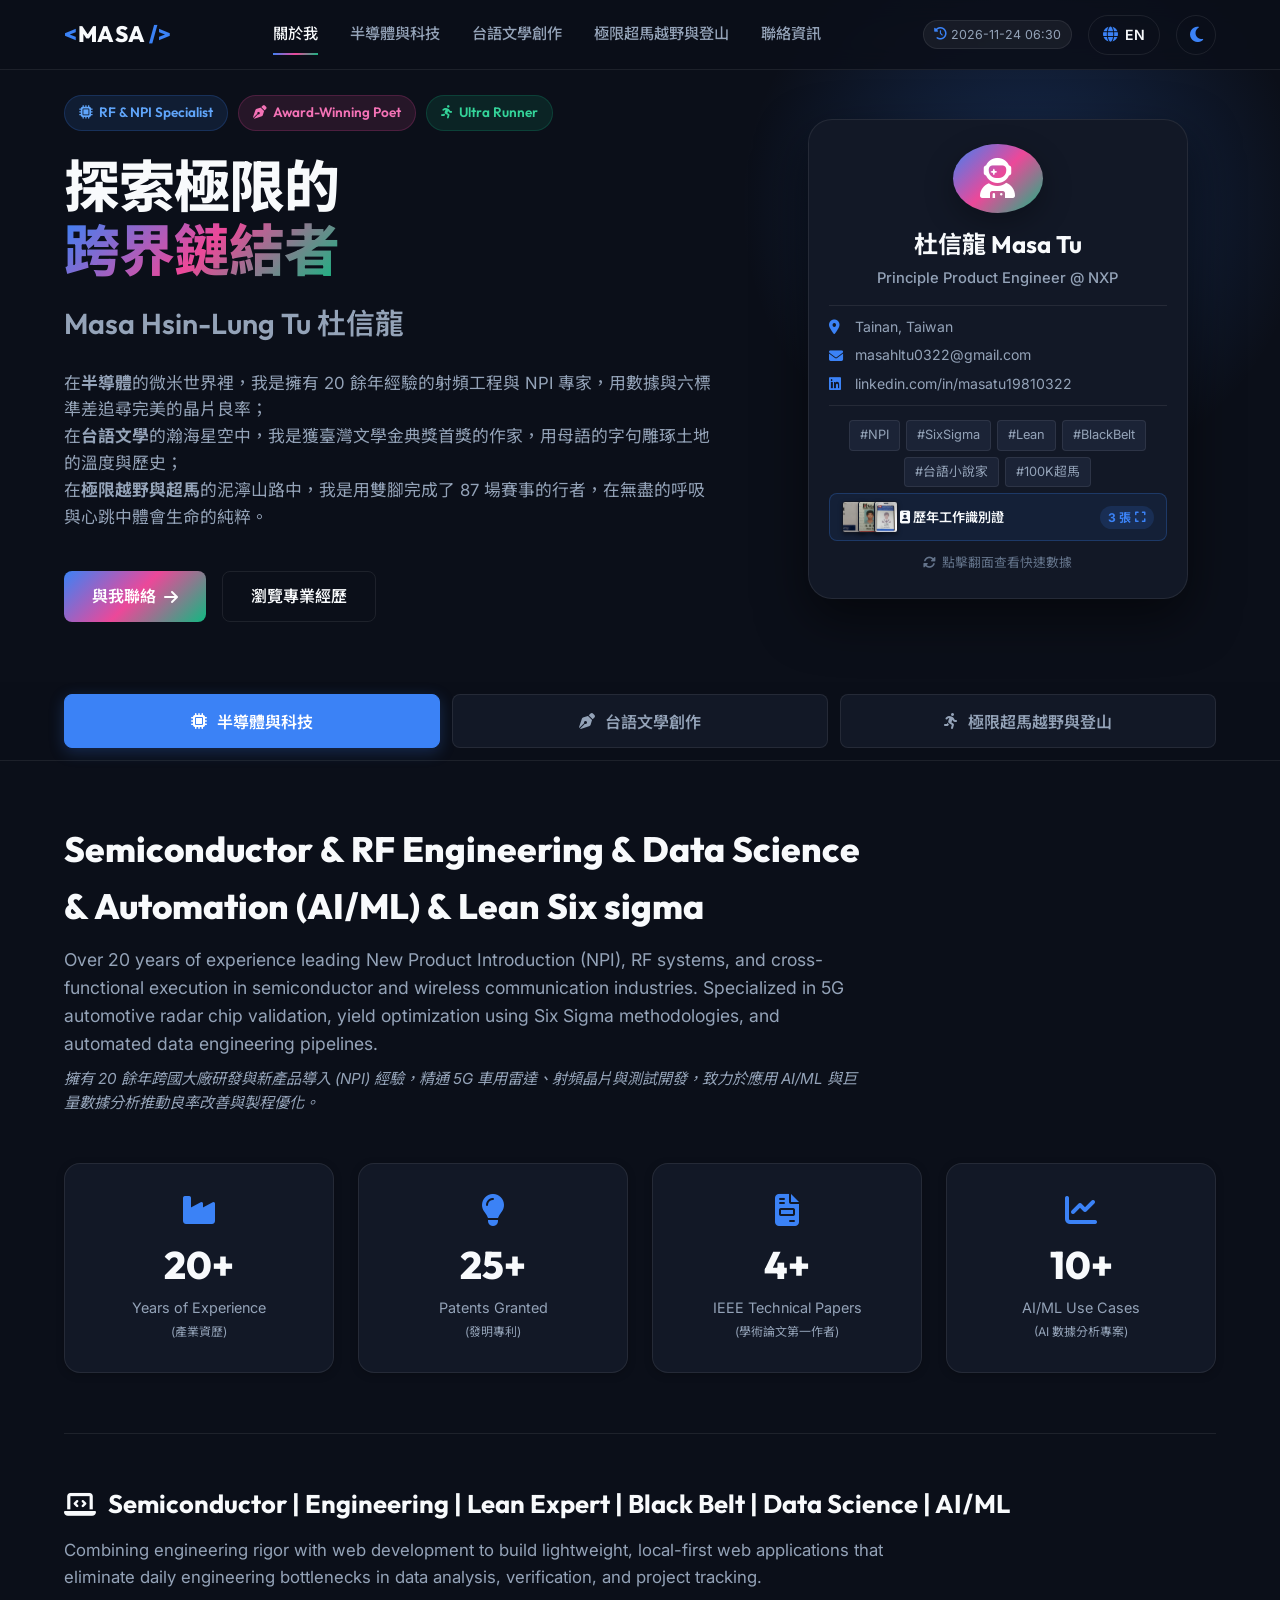
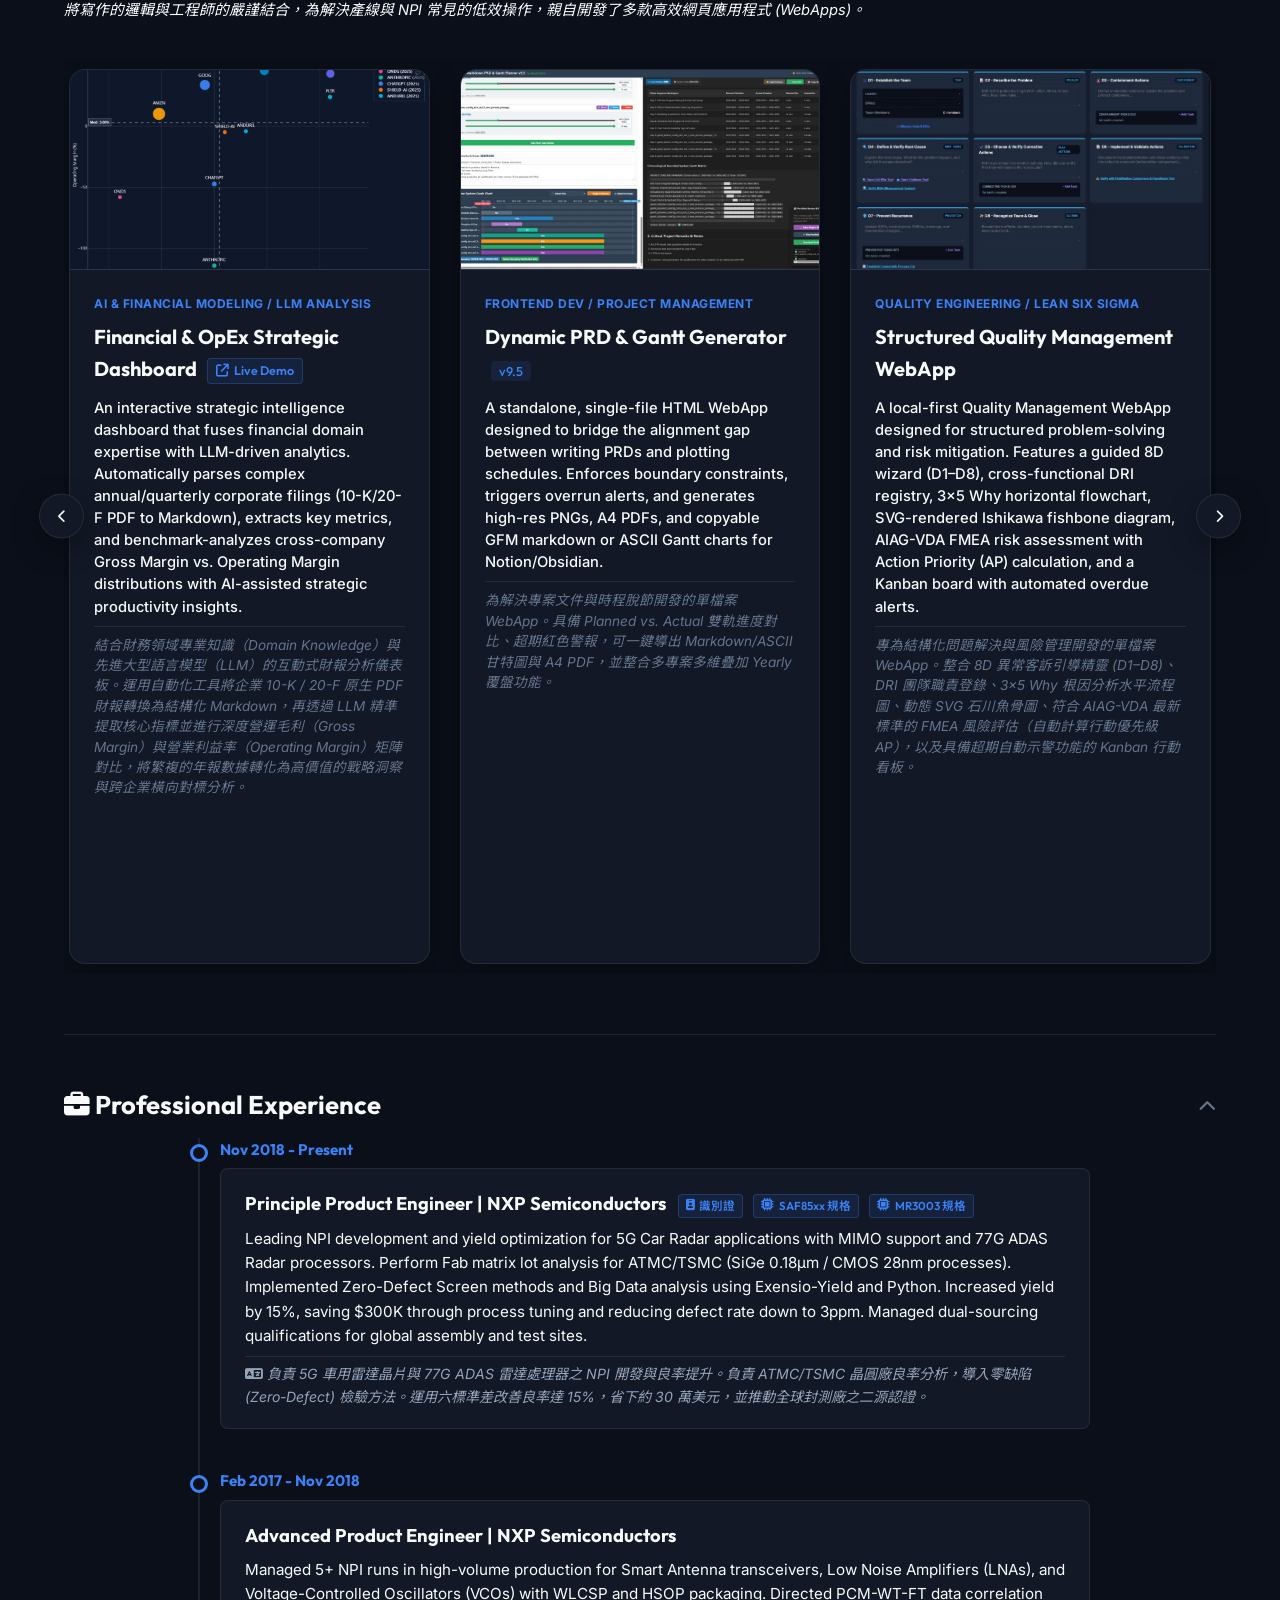
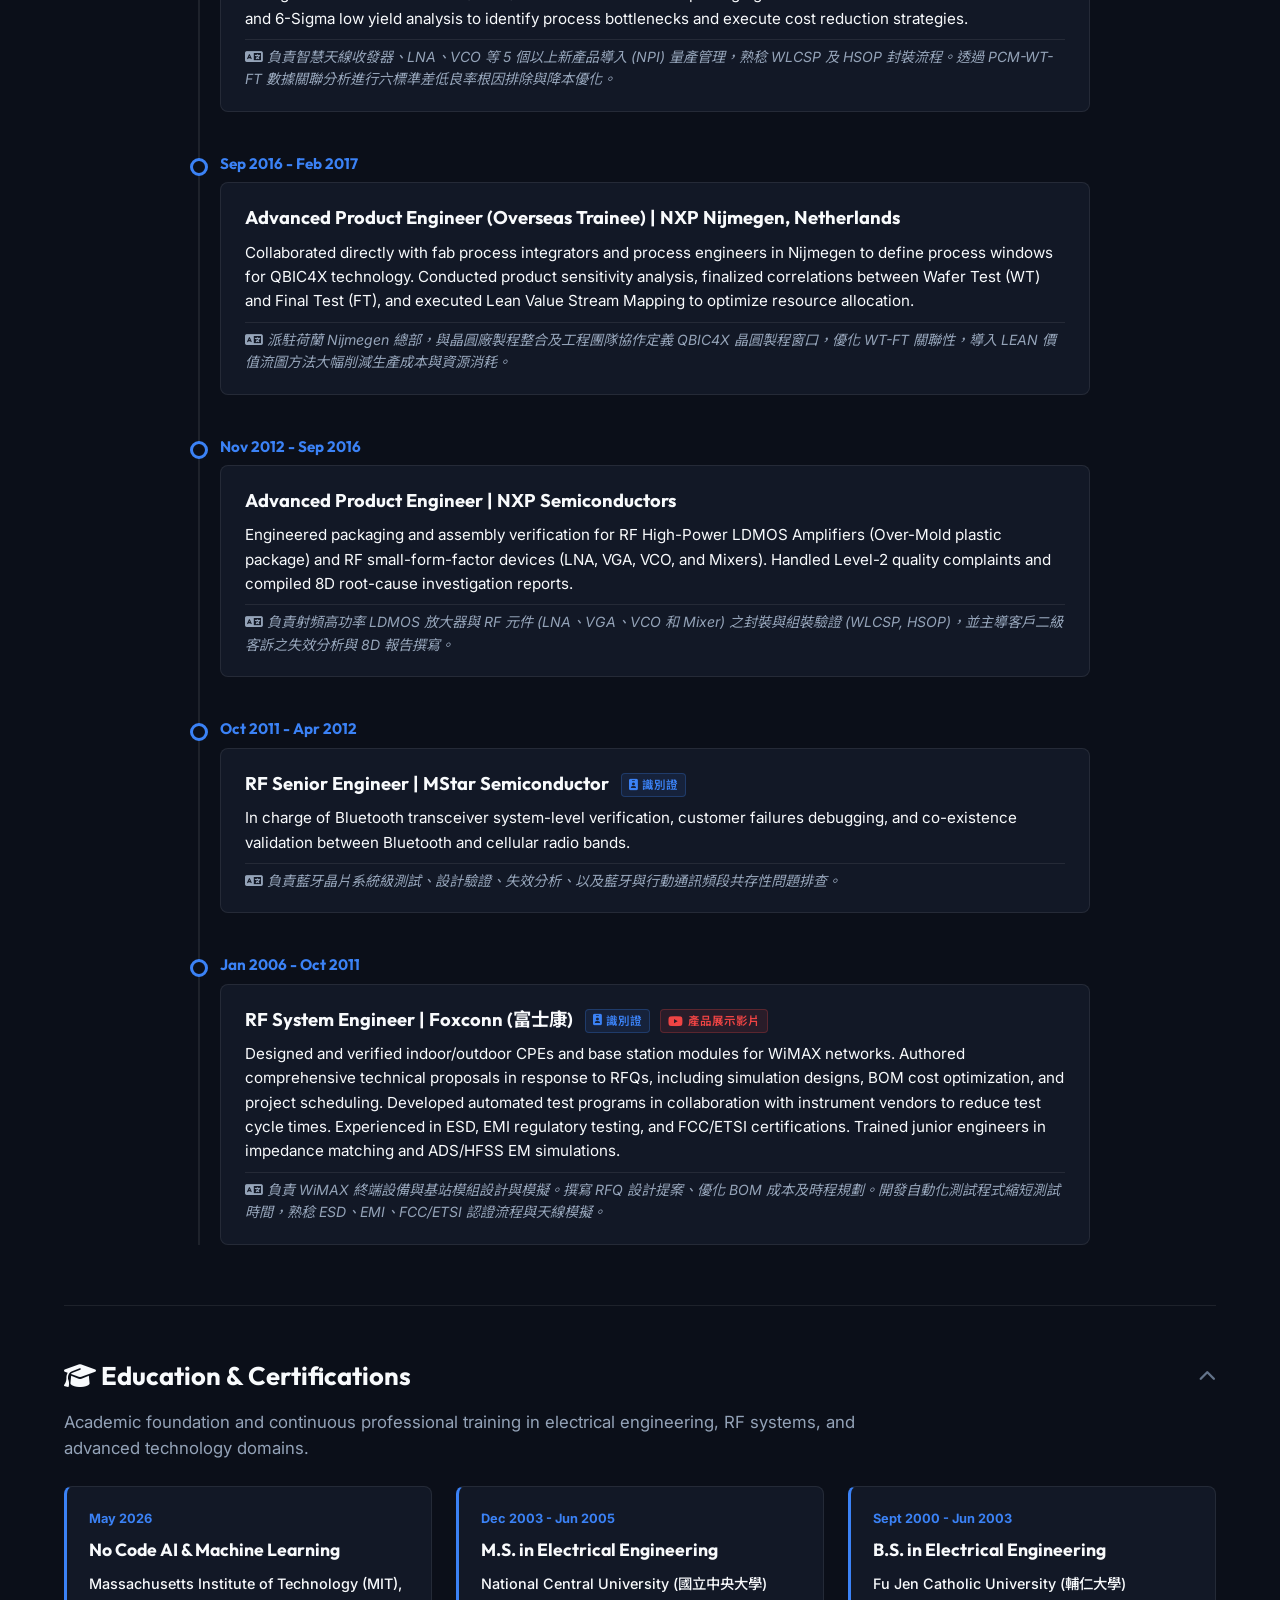
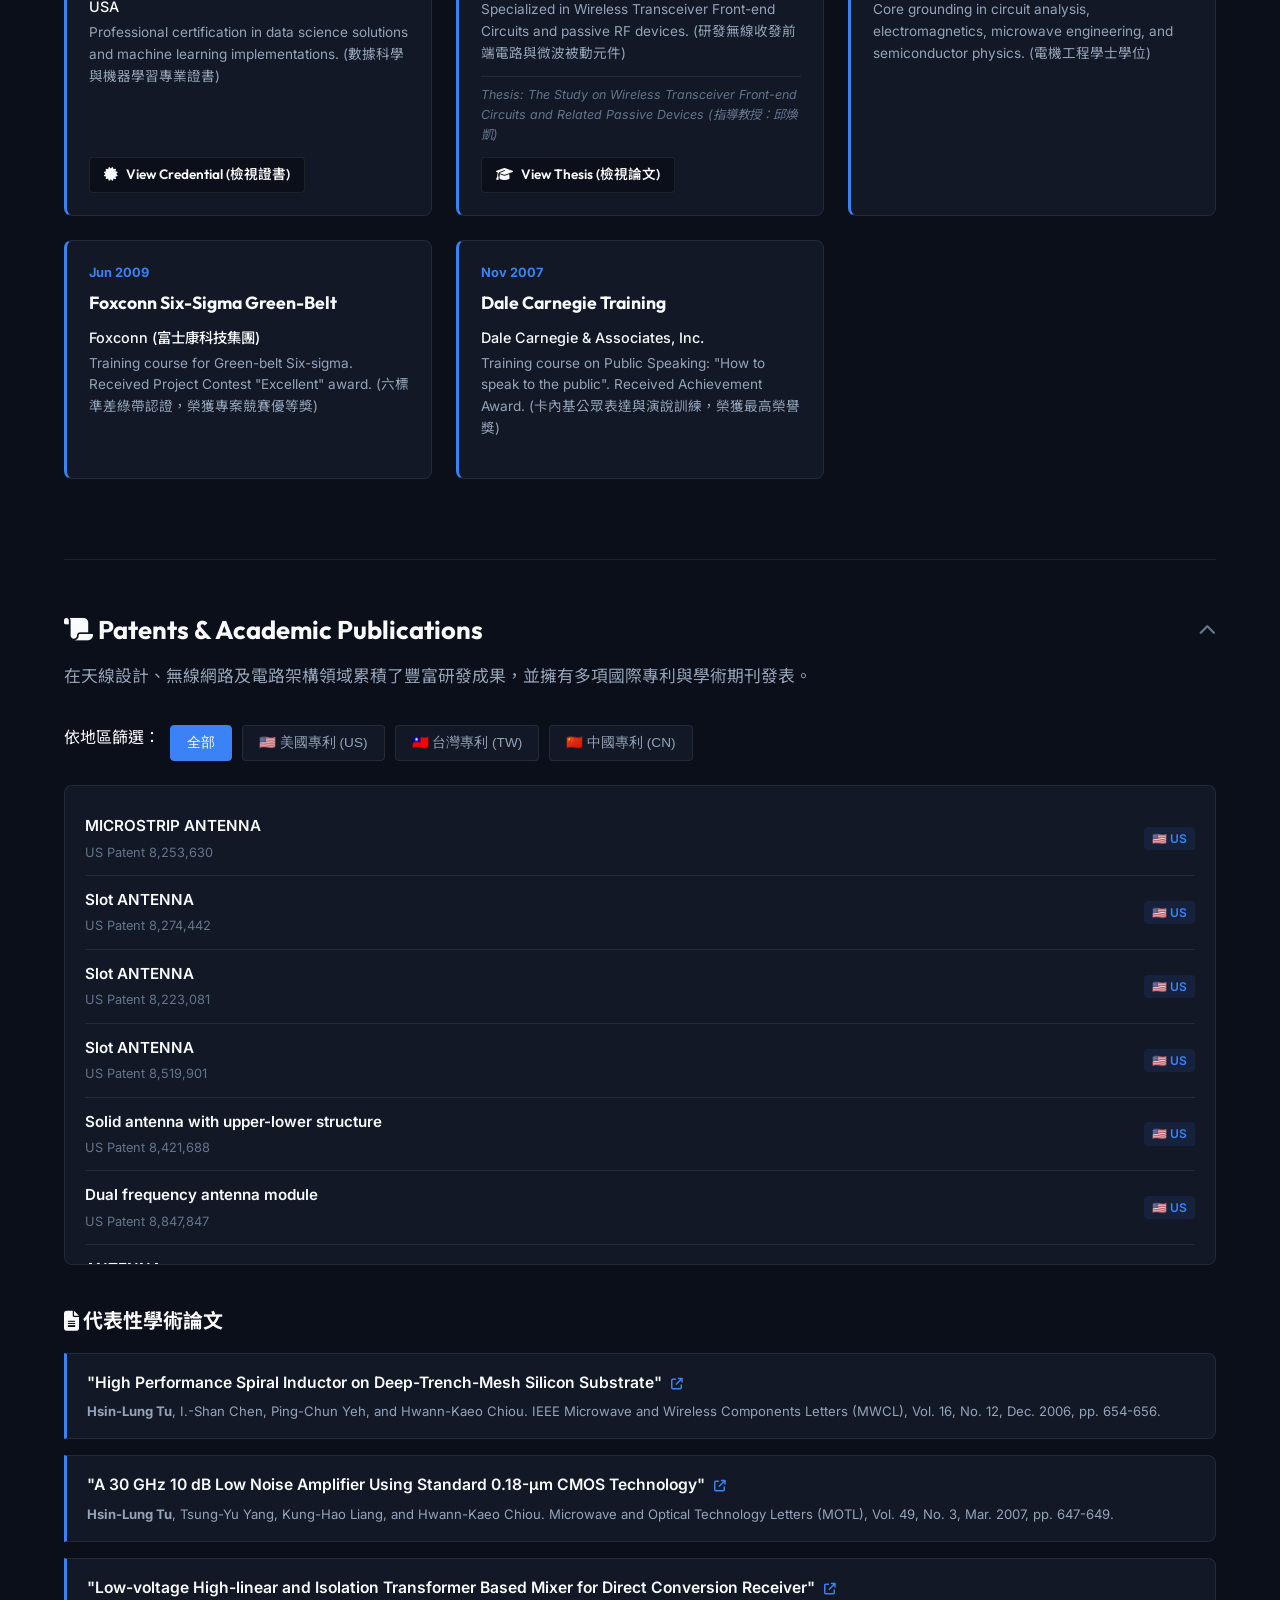
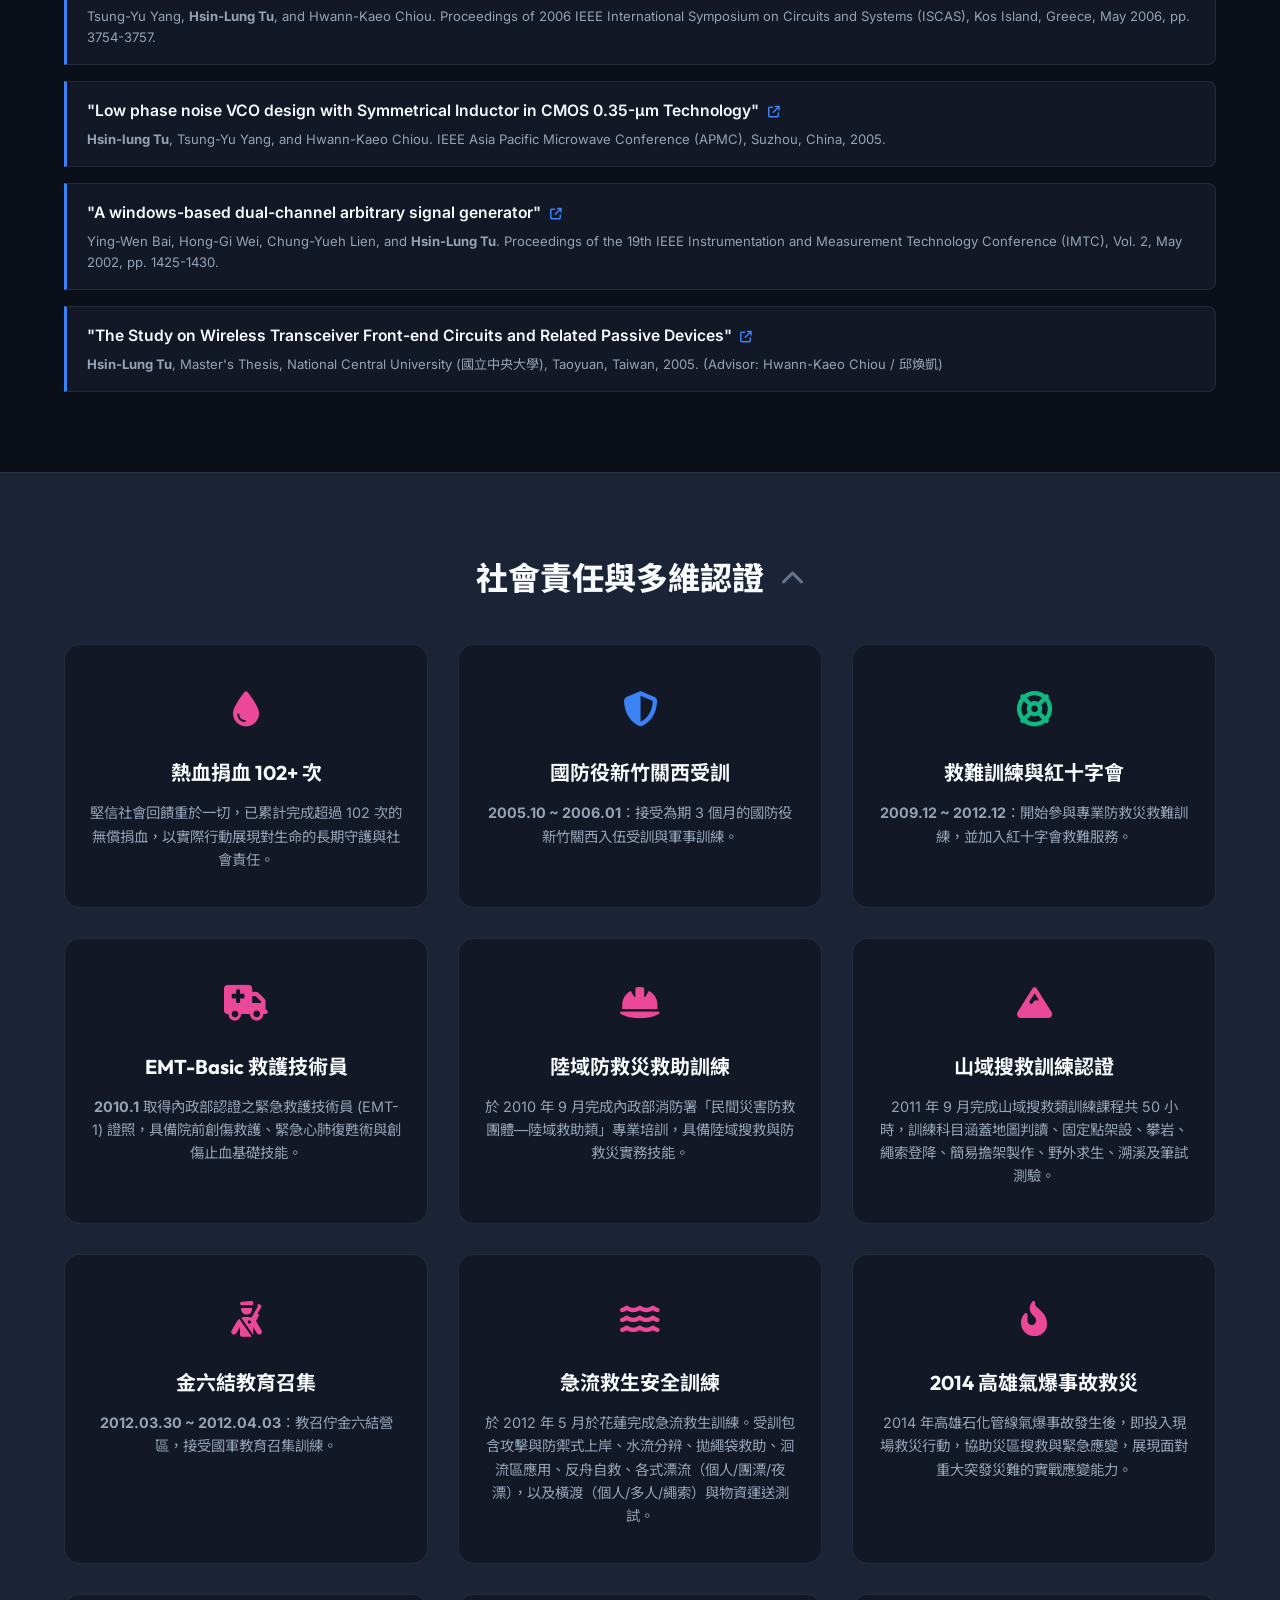
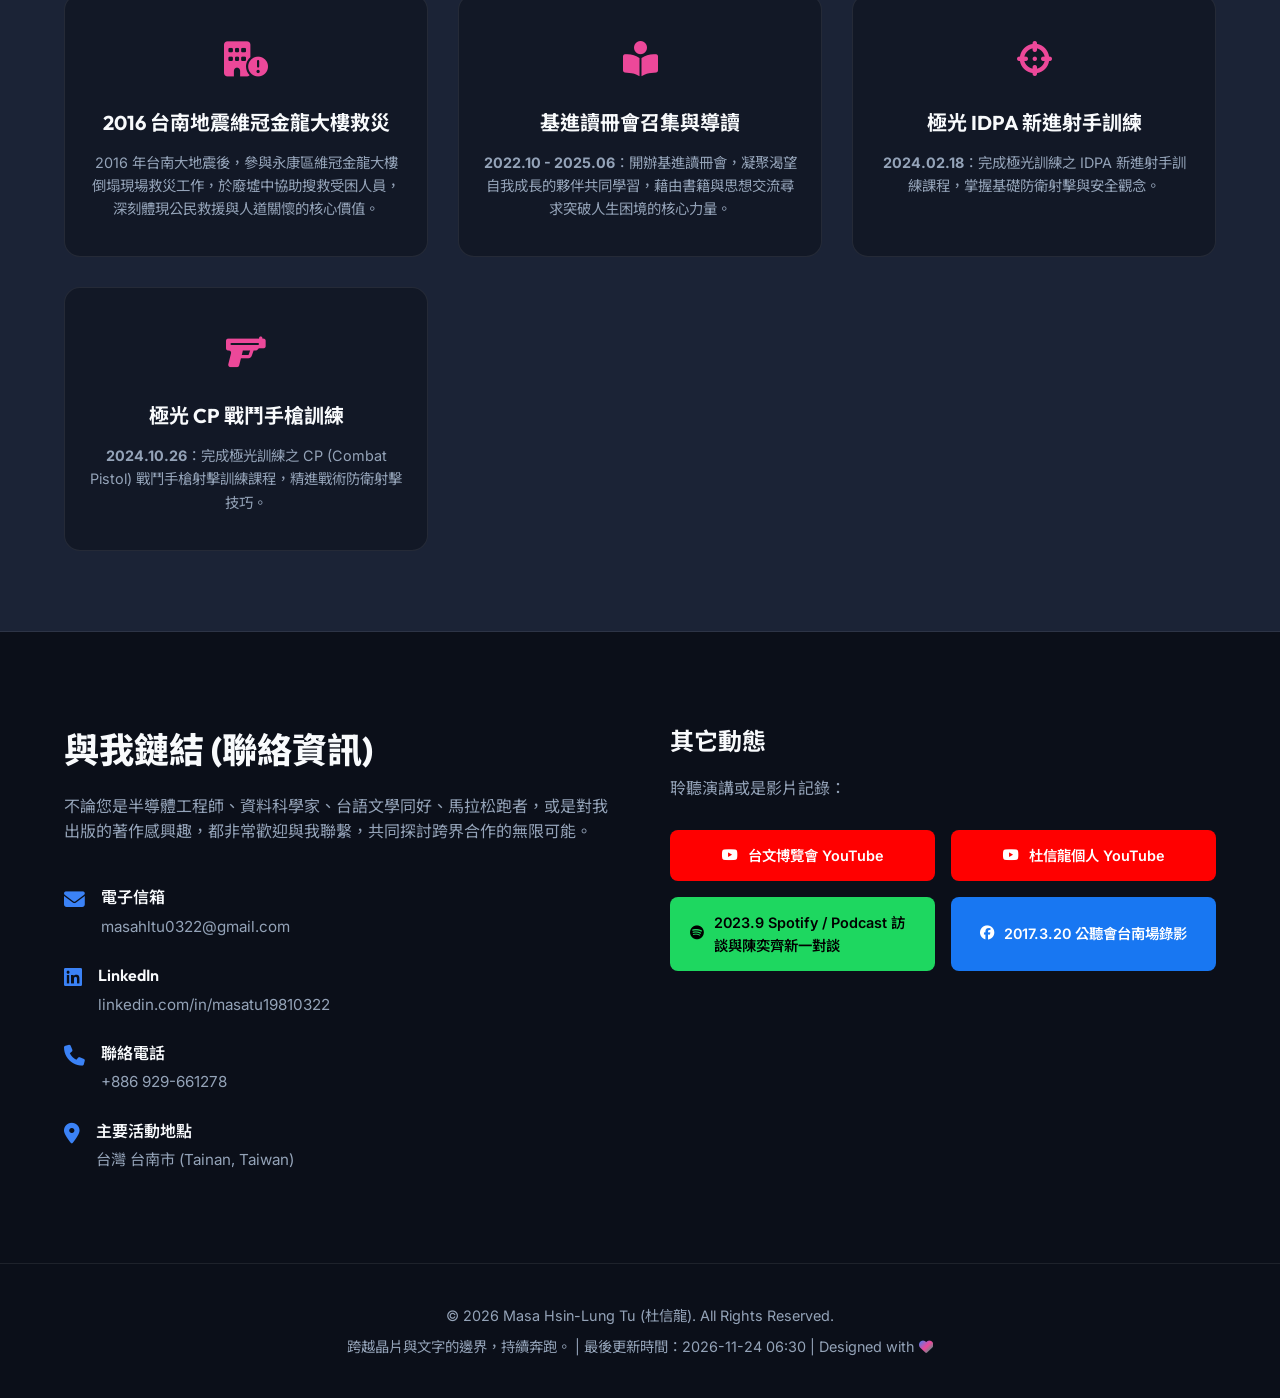
==== commit 6f275609: "feat(running): record 87th marathon (2026 第十屆FORMOSA TRAIL 75K 15:33:19) and integrate trk_100 GPX t" ====
--- a/index.html
+++ b/index.html
@@ -4,7 +4,7 @@
     <meta charset="UTF-8">
     <meta name="viewport" content="width=device-width, initial-scale=1.0">
     <title>Masa Hsin-Lung Tu | 杜信龍 - 跨界・鏈結 Portfolio</title>
-    <meta name="description" content="杜信龍 (Masa Hsin-Lung Tu) 的個人專業網站。結合 20+ 年半導體/射頻/NPI 工程專家、金典獎台語作家與詩人、以及 86 場極限超馬越野跑者的跨界行者。">
+    <meta name="description" content="杜信龍 (Masa Hsin-Lung Tu) 的個人專業網站。結合 20+ 年半導體/射頻/NPI 工程專家、金典獎台語作家與詩人、以及 87 場極限超馬越野跑者的跨界行者。">
     <meta name="keywords" content="杜信龍, Masa Tu, NXP, 半導體工程師, 台語作家, 台灣文學金典獎, 有魂無體, 越野跑, 超級馬拉松, RF Engineer, NPI">
     <meta name="author" content="Masa Hsin-Lung Tu">
     
@@ -17,7 +17,7 @@
     <link rel="stylesheet" href="https://cdnjs.cloudflare.com/ajax/libs/font-awesome/6.4.0/css/all.min.css">
     
     <!-- Custom CSS -->
-    <link rel="stylesheet" href="style.css?v=1.1.26">
+    <link rel="stylesheet" href="style.css?v=1.1.27">
 </head>
 <body class="dark-theme">
     <!-- Navbar -->
@@ -37,7 +37,7 @@
             
             <div class="nav-actions">
                 <span class="nav-last-updated" title="資料最後更新時間" data-i18n-title="nav_updated_title">
-                    <i class="fa-solid fa-clock-rotate-left" style="color: var(--accent-tech);"></i> 2026-10-25 17:00
+                    <i class="fa-solid fa-clock-rotate-left" style="color: var(--accent-tech);"></i> 2026-11-24 06:30
                 </span>
                 <button id="langToggle" class="lang-toggle-btn" aria-label="切換語言 / Switch Language" title="切換語言 / Switch Language">
                     <i class="fa-solid fa-globe"></i>
@@ -78,7 +78,7 @@
                     <p class="hero-description" data-i18n-html="hero_desc">
                         在<strong>半導體</strong>的微米世界裡，我是擁有 20 餘年經驗的射頻工程與 NPI 專家，用數據與六標準差追尋完美的晶片良率；<br>
                         在<strong>台語文學</strong>的瀚海星空中，我是獲臺灣文學金典獎首獎的作家，用母語的字句雕琢土地的溫度與歷史；<br>
-                        在<strong>極限越野與超馬</strong>的泥濘山路中，我是用雙腳完成了 86 場賽事的行者，在無盡的呼吸與心跳中體會生命的純粹。
+                        在<strong>極限越野與超馬</strong>的泥濘山路中，我是用雙腳完成了 87 場賽事的行者，在無盡的呼吸與心跳中體會生命的純粹。
                     </p>
                     
                     <div class="hero-buttons">
@@ -142,7 +142,7 @@
                                             <span class="mini-stat-label" data-i18n="card_stat_books">出版著作 (本)</span>
                                         </div>
                                         <div class="mini-stat-item">
-                                            <span class="mini-stat-num">86</span>
+                                            <span class="mini-stat-num">87</span>
                                             <span class="mini-stat-label" data-i18n="card_stat_races">完成賽事 (場)</span>
                                         </div>
                                     </div>
@@ -631,7 +631,7 @@
             <div class="tab-content" id="running">
                 <div class="section-header">
                     <h2 data-i18n="run_header_title">極限超馬越野與登山足跡</h2>
-                    <p data-i18n="run_header_desc">雙腳是我的畫筆，大地是我的畫布。累計已完成了 86 場長距離馬拉松，包含 11 場超馬與險峻的百公里高難度越野挑戰，從路跑的節律中淬煉出人生的專注與毅力。</p>
+                    <p data-i18n="run_header_desc">雙腳是我的畫筆，大地是我的畫布。累計已完成了 87 場長距離馬拉松，包含 12 場超馬與險峻的百公里高難度越野挑戰，從路跑的節律中淬煉出人生的專注與毅力。</p>
                 </div>
 
                 <!-- Running stats -->
@@ -639,14 +639,14 @@
                     <div class="run-stat-card">
                         <span class="run-stat-icon"><i class="fa-solid fa-shoe-prints"></i></span>
                         <div class="run-stat-info">
-                            <span class="run-stat-num" id="runCount">86</span>
+                            <span class="run-stat-num" id="runCount">87</span>
                             <span class="run-stat-lbl" data-i18n="run_stat_races">已完賽場次</span>
                         </div>
                     </div>
                     <div class="run-stat-card">
                         <span class="run-stat-icon"><i class="fa-solid fa-mountain"></i></span>
                         <div class="run-stat-info">
-                            <span class="run-stat-num">11</span>
+                            <span class="run-stat-num">12</span>
                             <span class="run-stat-lbl" data-i18n="run_stat_ultra">超極馬拉松 / 越野挑戰</span>
                         </div>
                     </div>
@@ -717,7 +717,7 @@
 
                 <!-- Searchable / Filterable Race Ledger -->
                 <div class="running-sub-section">
-                    <h3 class="sub-section-title" data-i18n-html="run_ledger_title"><i class="fa-solid fa-table-list"></i> 86 場馬拉松賽事全紀錄</h3>
+                    <h3 class="sub-section-title" data-i18n-html="run_ledger_title"><i class="fa-solid fa-table-list"></i> 87 場馬拉松賽事全紀錄</h3>
                     <p class="sub-section-intro" data-i18n="run_ledger_intro">歡迎使用下方搜尋與過濾器，查詢我自 2012 年起走過的所有馬拉松與越野跑足跡。</p>
                     
                     <div class="ledger-control-panel">
@@ -936,7 +936,7 @@
     <footer class="footer">
         <div class="container">
             <p data-i18n-html="footer_rights">&copy; 2026 Masa Hsin-Lung Tu (杜信龍). All Rights Reserved. </p>
-            <p class="footer-sub" data-i18n-html="footer_sub">跨越晶片與文字的邊界，持續奔跑。 | 最後更新時間：2026-10-25 17:00 | Designed with <i class="fa-solid fa-heart text-gradient"></i></p>
+            <p class="footer-sub" data-i18n-html="footer_sub">跨越晶片與文字的邊界，持續奔跑。 | 最後更新時間：2026-11-24 06:30 | Designed with <i class="fa-solid fa-heart text-gradient"></i></p>
         </div>
     </footer>
 
@@ -975,6 +975,6 @@
     </div>
 
     <!-- Script file -->
-    <script src="script.js?v=1.1.26"></script>
+    <script src="script.js?v=1.1.27"></script>
 </body>
 </html>
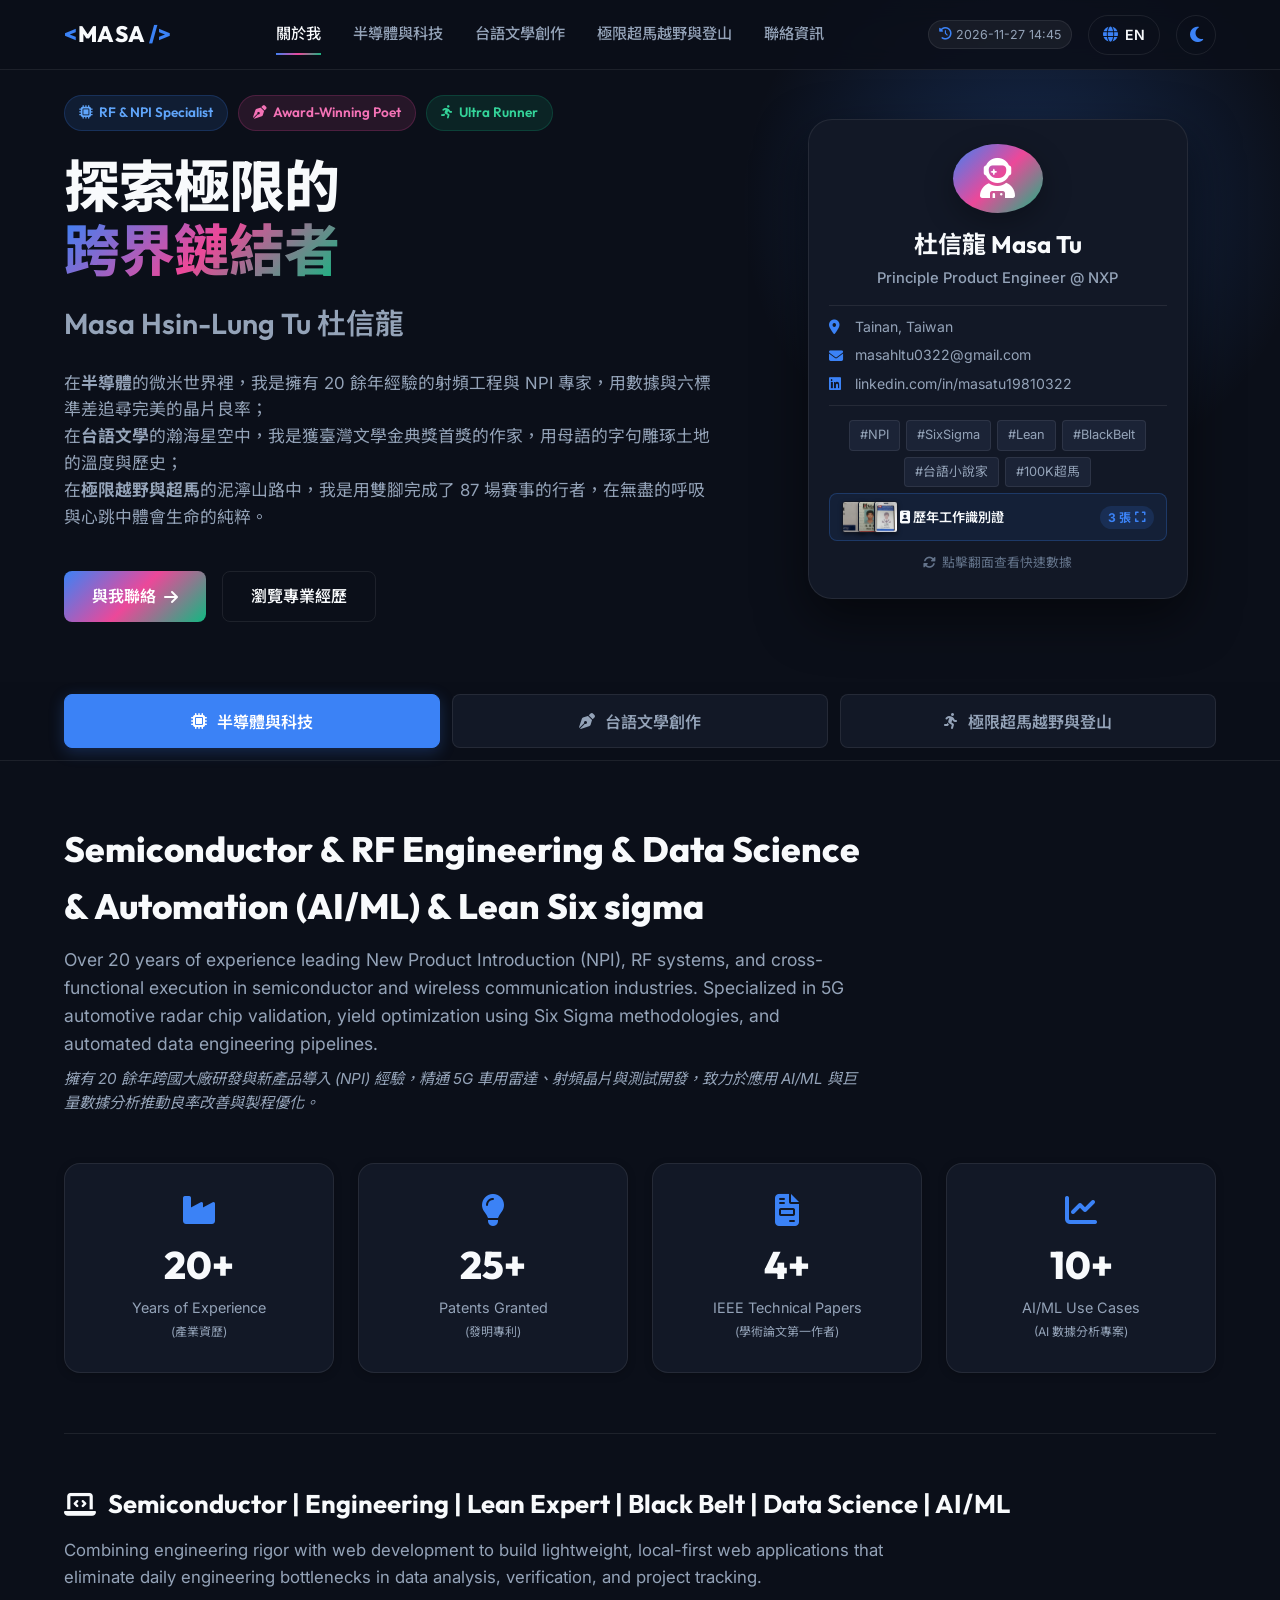
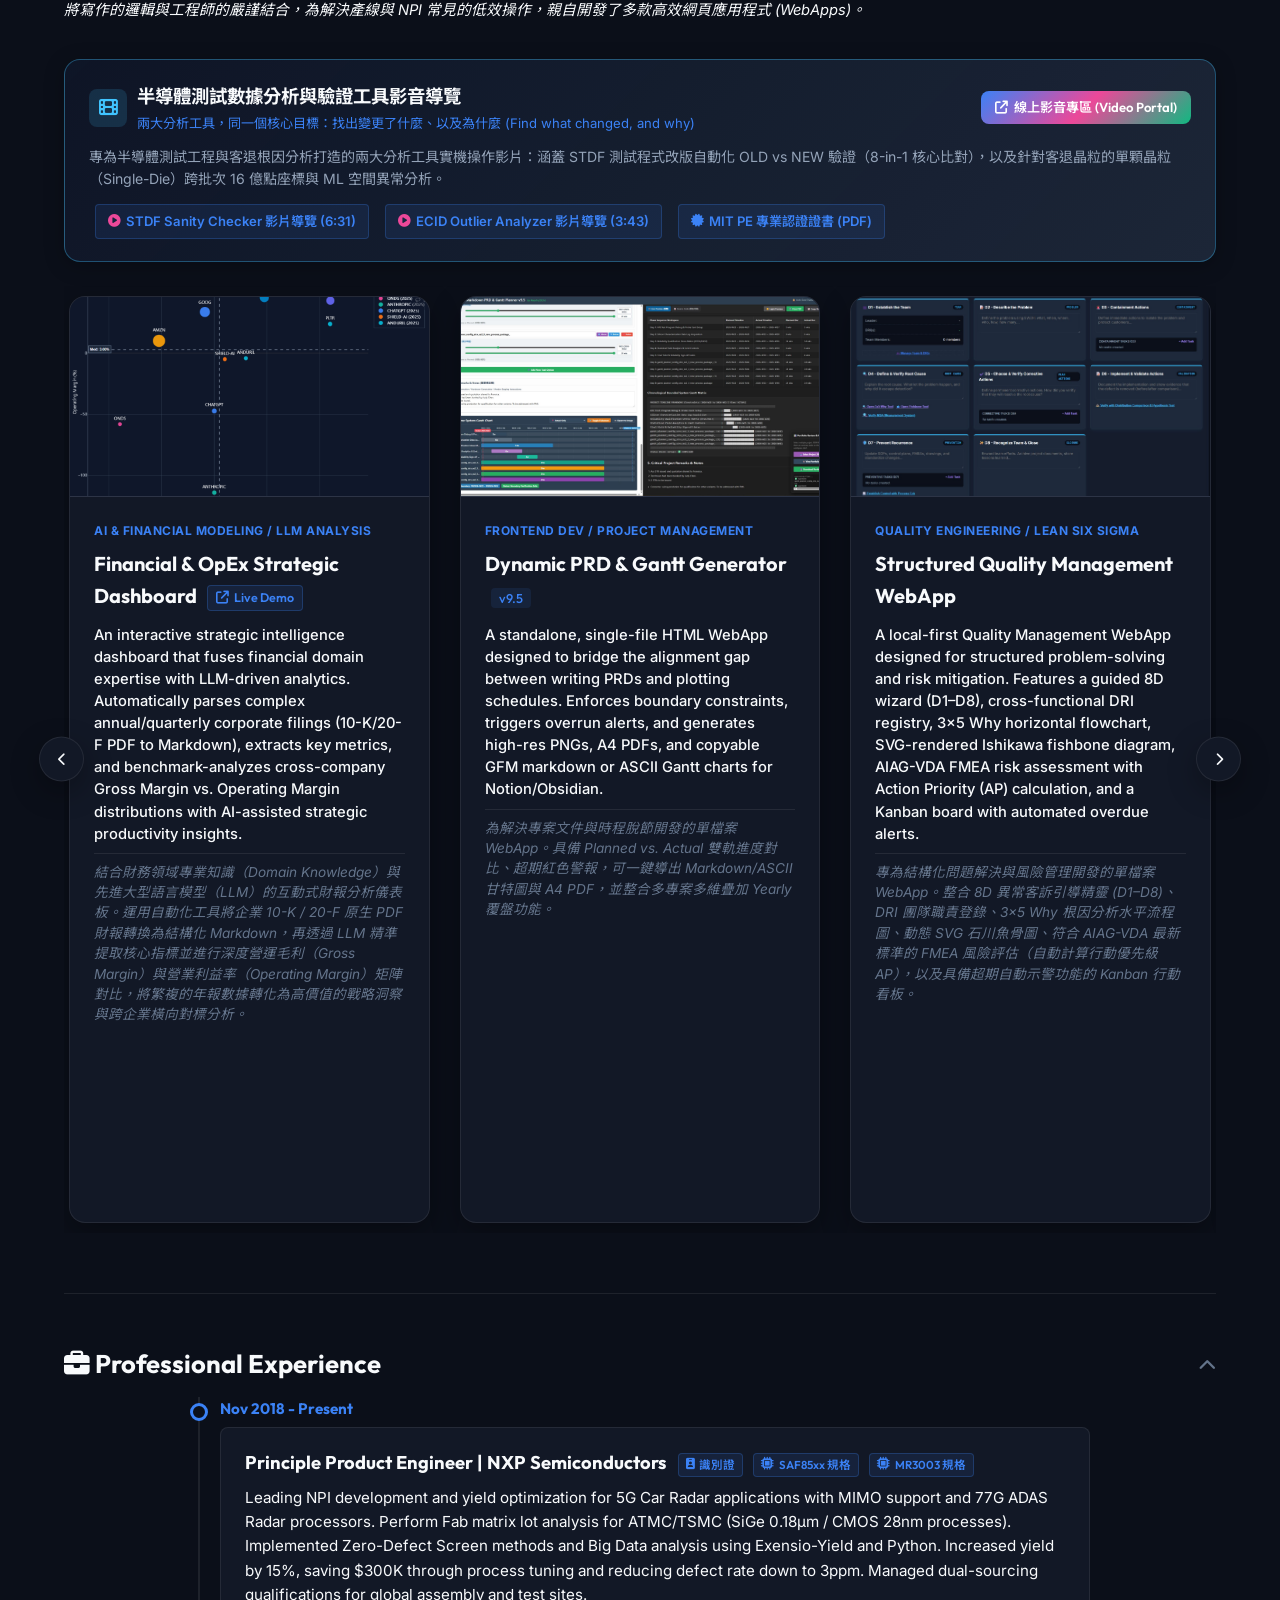
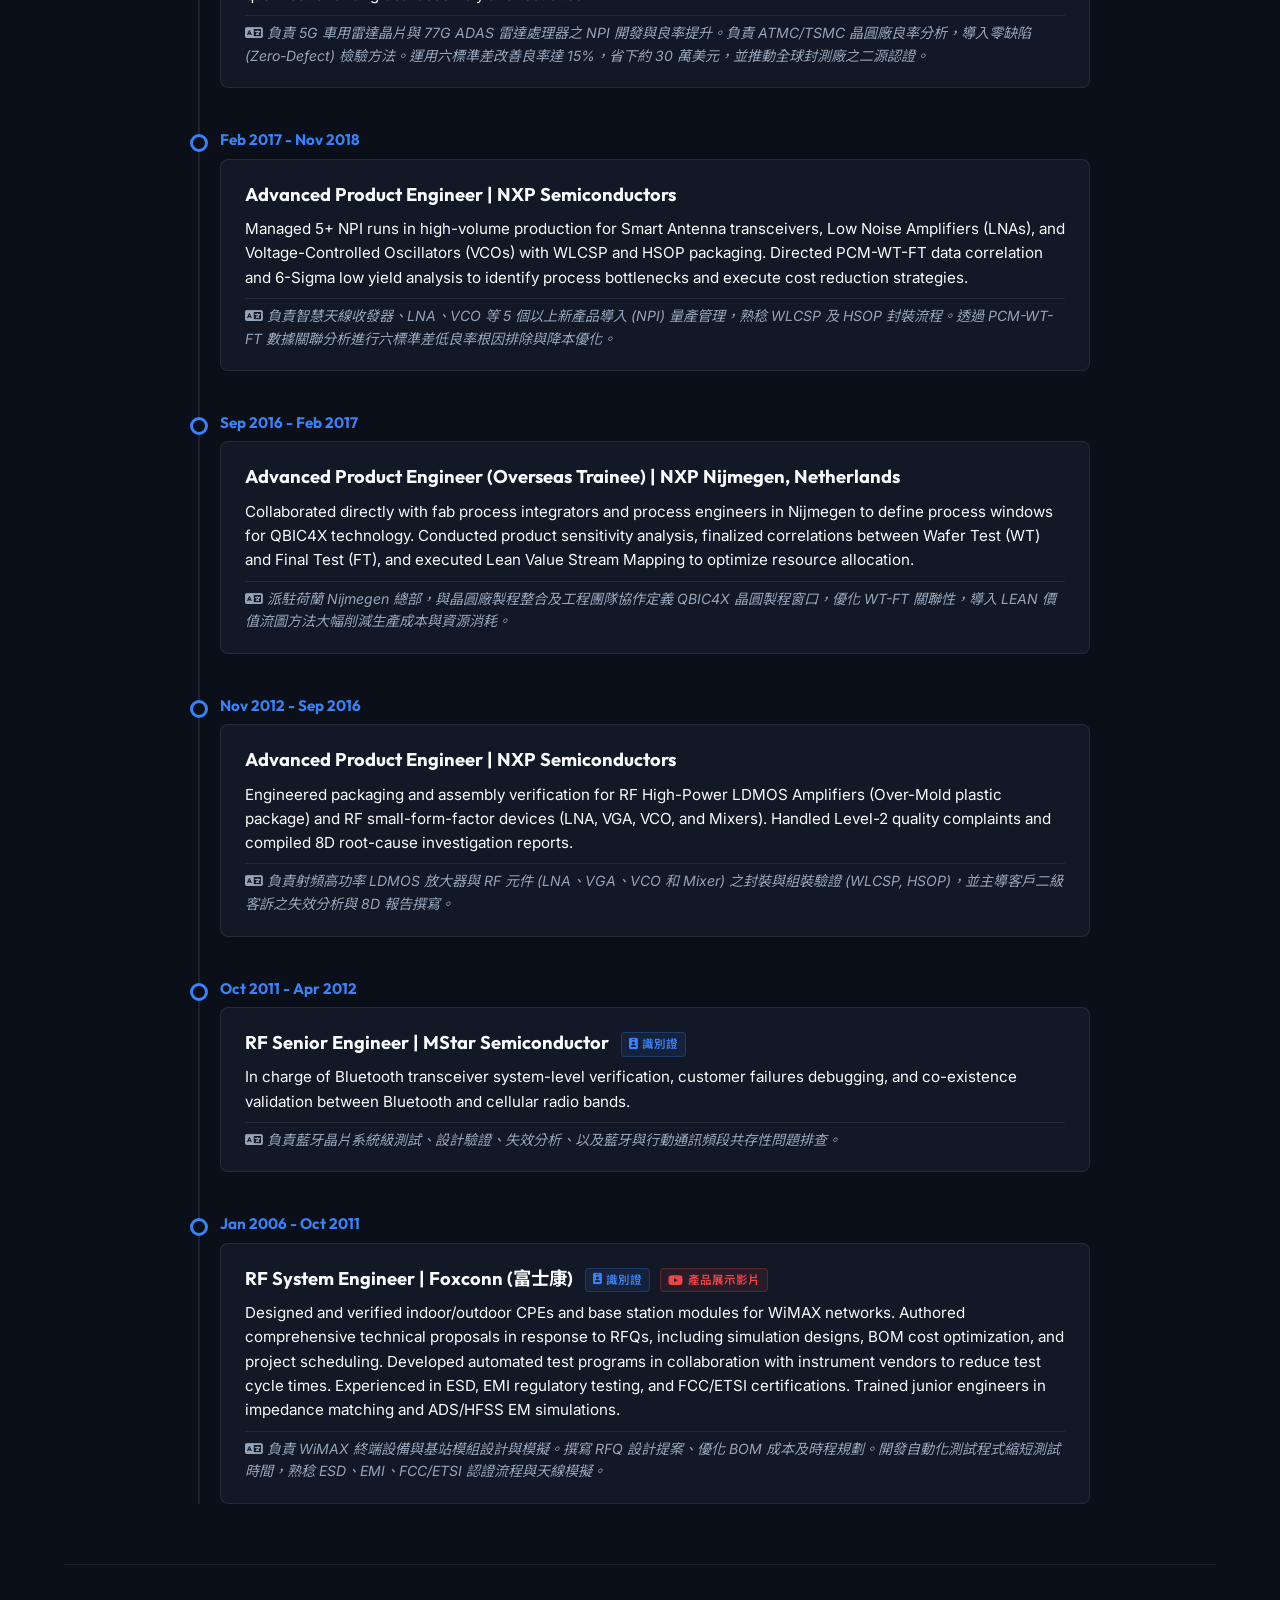
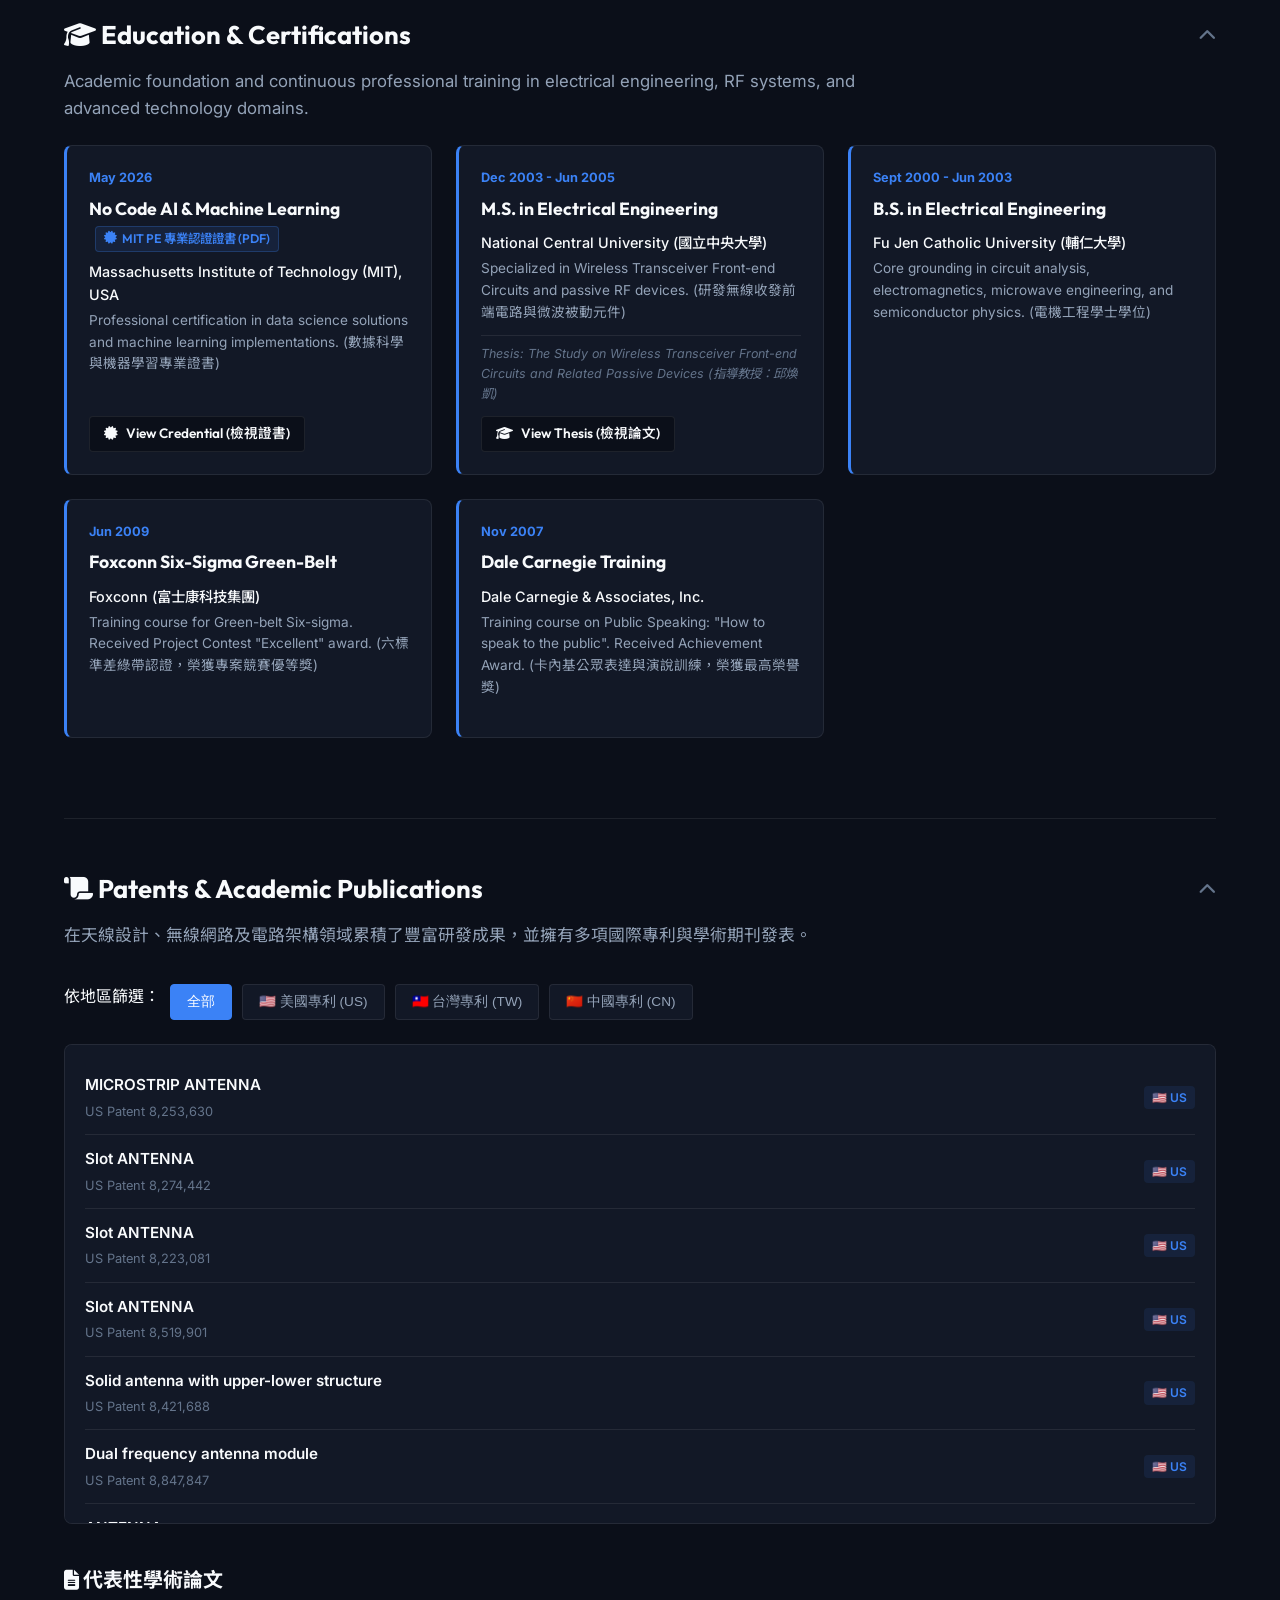
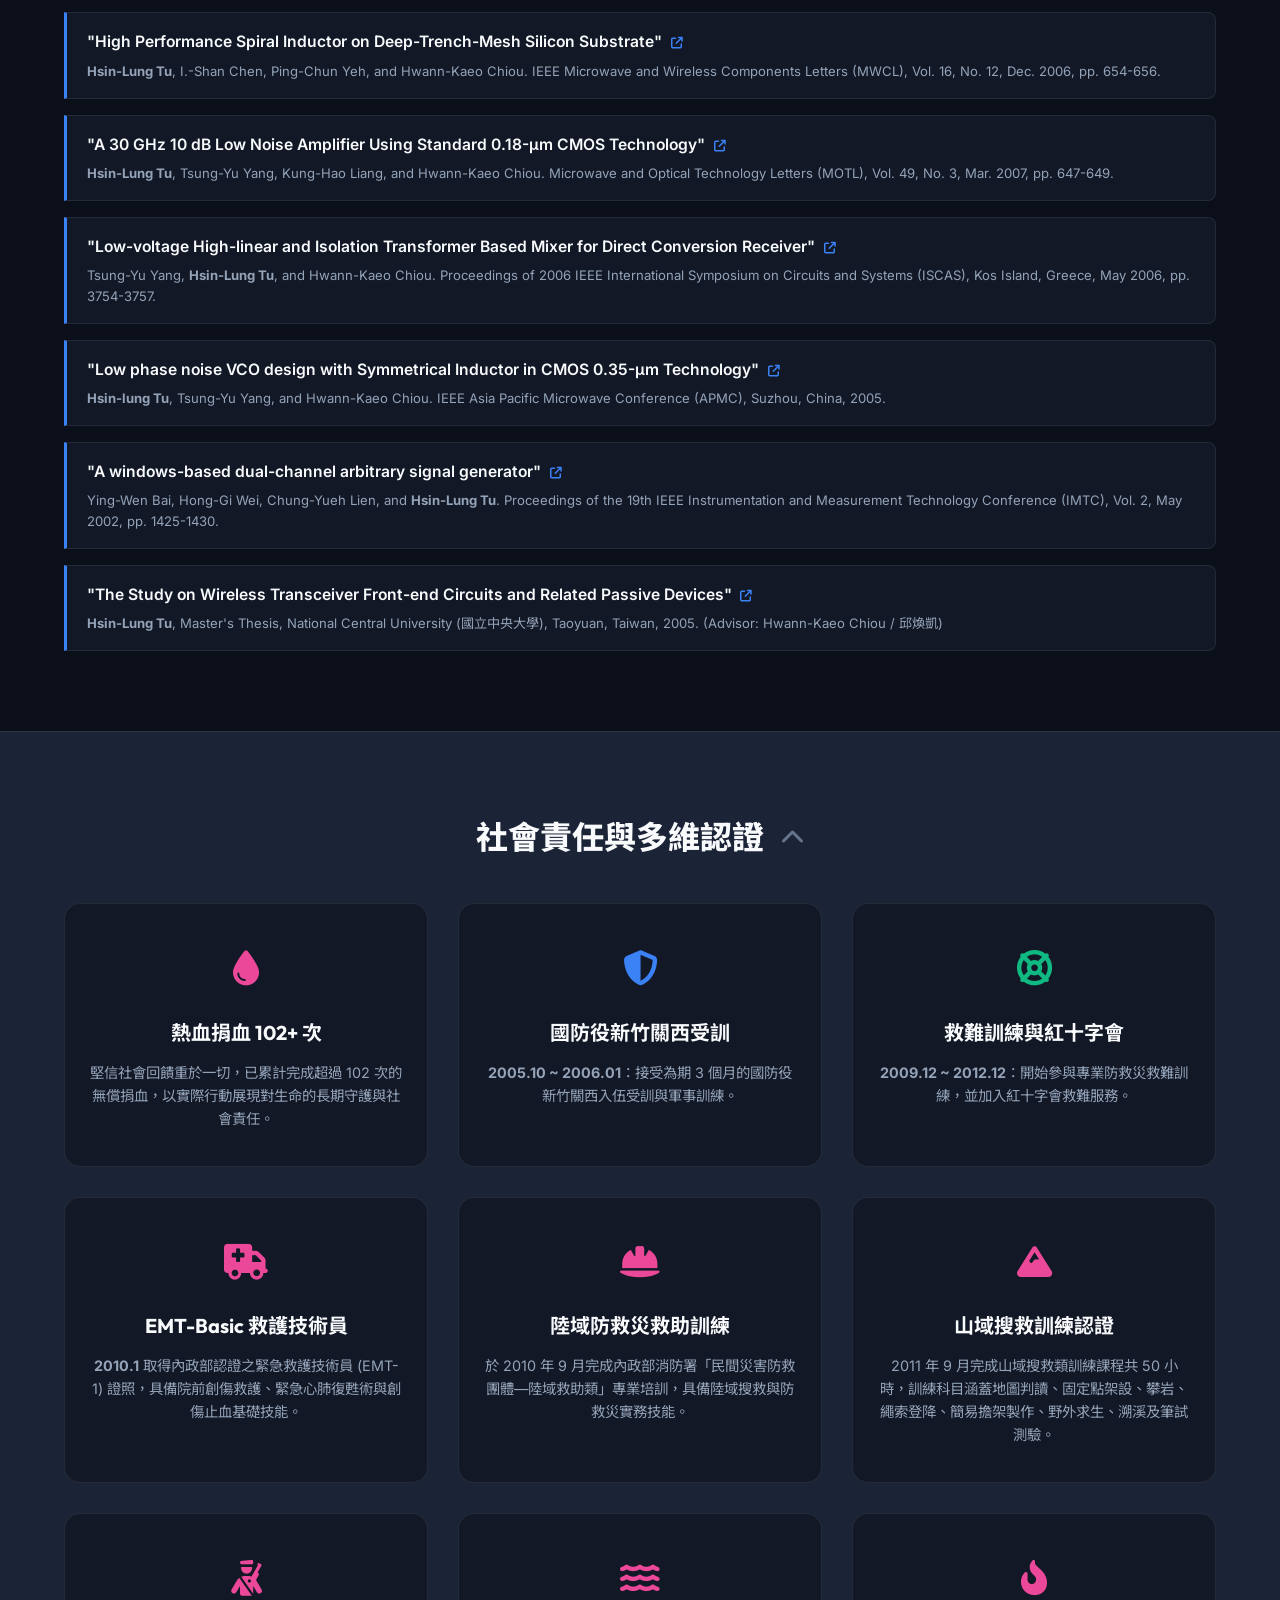
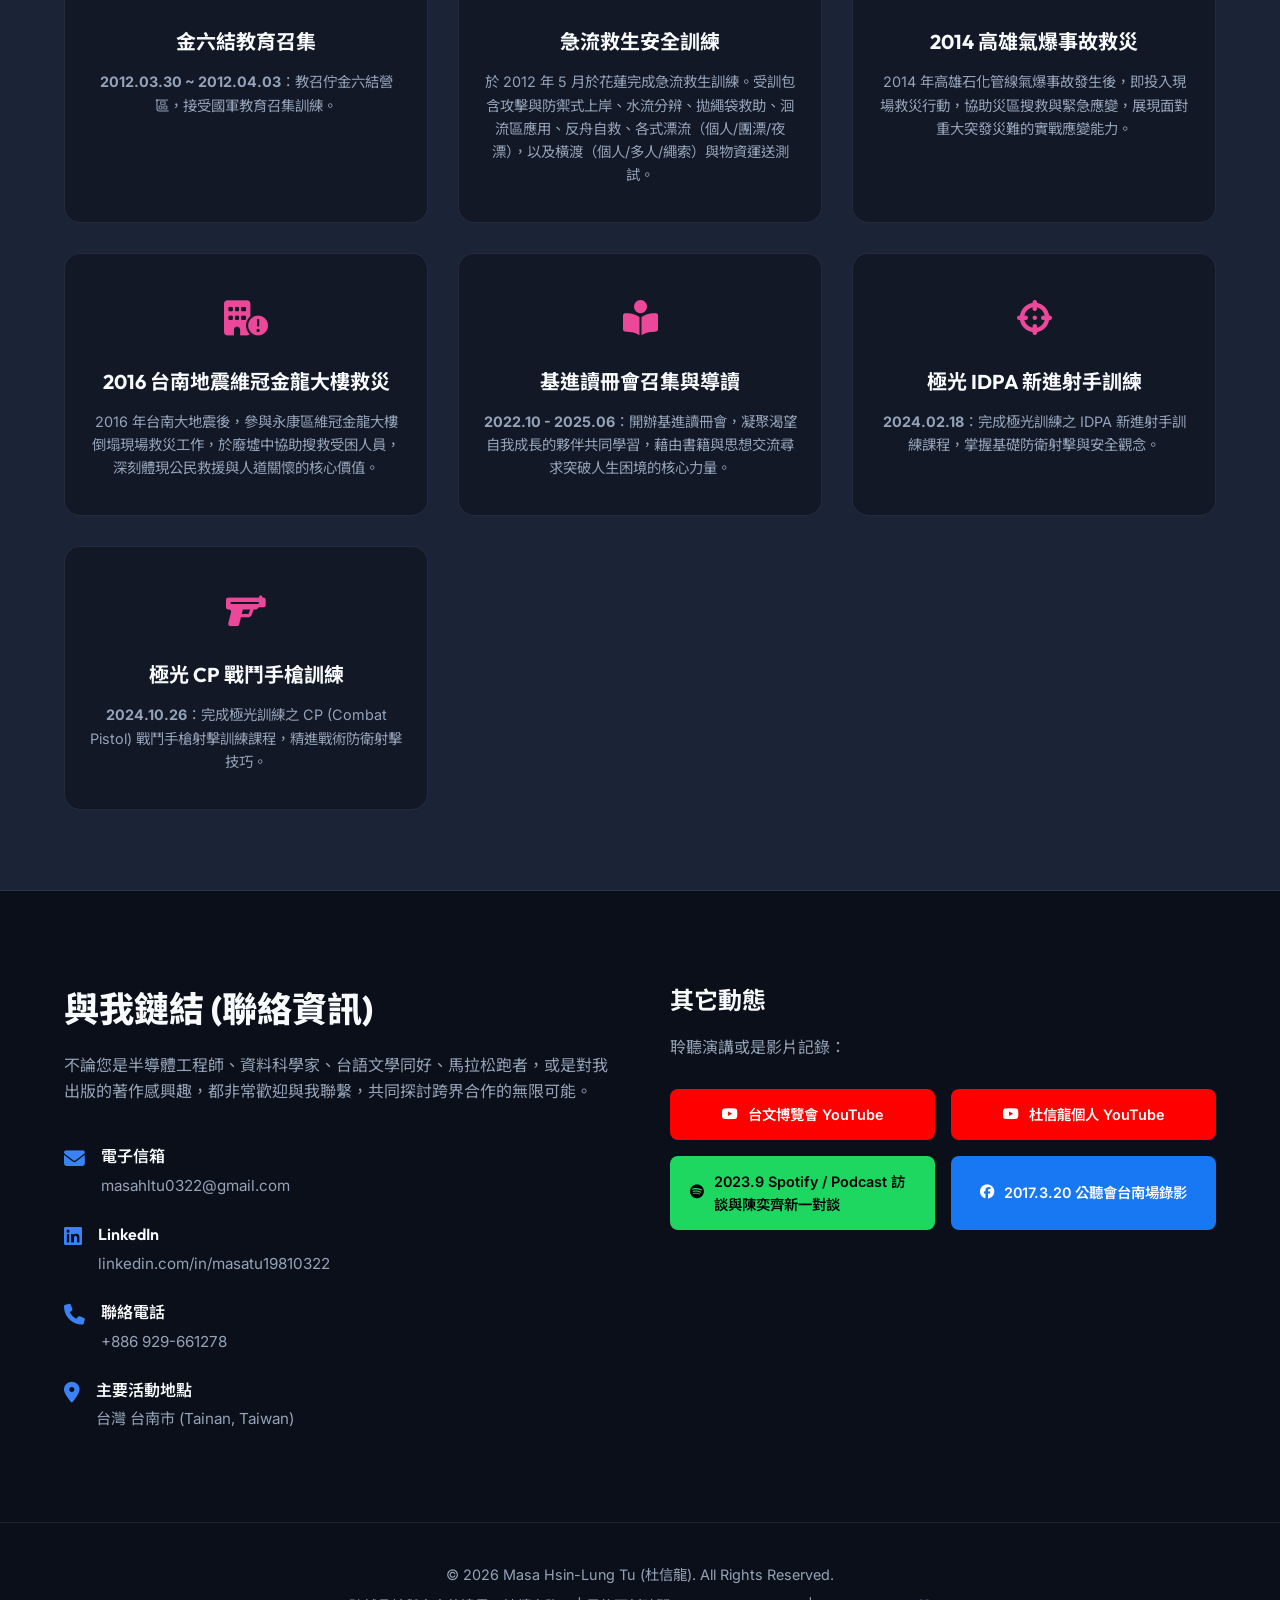
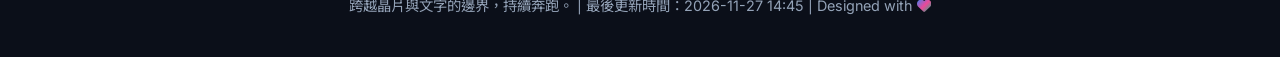
==== commit 7e99c30e: "feat(tech): add Semiconductor Test Analytics video showcase and demo links" ====
--- a/index.html
+++ b/index.html
@@ -17,7 +17,7 @@
     <link rel="stylesheet" href="https://cdnjs.cloudflare.com/ajax/libs/font-awesome/6.4.0/css/all.min.css">
     
     <!-- Custom CSS -->
-    <link rel="stylesheet" href="style.css?v=1.1.27">
+    <link rel="stylesheet" href="style.css?v=1.1.28">
 </head>
 <body class="dark-theme">
     <!-- Navbar -->
@@ -37,7 +37,7 @@
             
             <div class="nav-actions">
                 <span class="nav-last-updated" title="資料最後更新時間" data-i18n-title="nav_updated_title">
-                    <i class="fa-solid fa-clock-rotate-left" style="color: var(--accent-tech);"></i> 2026-11-24 06:30
+                    <i class="fa-solid fa-clock-rotate-left" style="color: var(--accent-tech);"></i> 2026-11-27 14:45
                 </span>
                 <button id="langToggle" class="lang-toggle-btn" aria-label="切換語言 / Switch Language" title="切換語言 / Switch Language">
                     <i class="fa-solid fa-globe"></i>
@@ -242,6 +242,40 @@
                     <h3 class="sub-section-title"><i class="fa-solid fa-laptop-code"></i> Semiconductor | Engineering | Lean Expert | Black Belt | Data Science | AI/ML</h3>
                     <p class="sub-section-intro" style="margin-bottom: 8px;">Combining engineering rigor with web development to build lightweight, local-first web applications that eliminate daily engineering bottlenecks in data analysis, verification, and project tracking.</p>
                     <p class="text-muted" style="font-size: 0.92rem; font-style: italic; margin-bottom: 36px;">將寫作的邏輯與工程師的嚴謹結合，為解決產線與 NPI 常見的低效操作，親自開發了多款高效網頁應用程式 (WebApps)。</p>
+
+                    <!-- Semiconductor Test Analytics Video Showcase Banner -->
+                    <div class="tech-video-banner" style="background: linear-gradient(135deg, rgba(15, 23, 42, 0.8) 0%, rgba(30, 41, 59, 0.9) 100%); border: 1px solid rgba(64, 196, 255, 0.35); border-radius: var(--border-radius-md); padding: 22px 24px; margin-bottom: 24px; box-shadow: 0 4px 20px rgba(0, 0, 0, 0.25); position: relative; overflow: hidden;">
+                        <div style="display: flex; flex-wrap: wrap; justify-content: space-between; align-items: center; gap: 16px; margin-bottom: 12px;">
+                            <div style="display: flex; align-items: center; gap: 10px;">
+                                <span style="display: inline-flex; align-items: center; justify-content: center; width: 38px; height: 38px; border-radius: 8px; background: rgba(64, 196, 255, 0.15); color: #40c4ff; font-size: 1.15rem;"><i class="fa-solid fa-film"></i></span>
+                                <div>
+                                    <h4 style="margin: 0; font-size: 1.15rem; color: var(--text-primary); display: flex; align-items: center; gap: 8px; flex-wrap: wrap;" data-i18n="tech_video_hub_title">
+                                        Semiconductor Test Analytics Video Hub
+                                        <span class="version-tag" style="background: rgba(64, 196, 255, 0.2); color: #40c4ff; border-color: rgba(64, 196, 255, 0.4);">MIT PE 2026</span>
+                                    </h4>
+                                    <p style="margin: 2px 0 0 0; font-size: 0.82rem; color: var(--accent-tech);" data-i18n="tech_video_hub_subtitle">Two tools, one goal: find what changed, and why.</p>
+                                </div>
+                            </div>
+                            <a href="https://sinliongtoo.github.io/semiconductor-test-analytics-videos/" target="_blank" rel="noopener noreferrer" class="btn btn-primary" style="padding: 6px 14px; font-size: 0.82rem; display: inline-flex; align-items: center; gap: 6px; text-decoration: none; border-radius: var(--border-radius-sm); font-weight: 600;" data-i18n-title="tech_video_portal_title">
+                                <i class="fa-solid fa-arrow-up-right-from-square"></i> <span data-i18n="tech_video_portal_btn">線上影音專區 (Video Portal)</span>
+                            </a>
+                        </div>
+                        <p style="margin: 0 0 14px 0; font-size: 0.88rem; color: var(--text-secondary); line-height: 1.55;" data-i18n="tech_video_hub_desc">
+                            專為半導體測試工程與客退根因分析打造的兩大分析工具實機操作影片：涵蓋 STDF 測試程式改版自動化 OLD vs NEW 驗證（8-in-1 核心比對），以及針對客退晶粒的單顆晶粒（Single-Die）跨批次 16 億點座標與 ML 空間異常分析。
+                        </p>
+                        <div style="display: flex; flex-wrap: wrap; gap: 10px; align-items: center;">
+                            <a href="https://sinliongtoo.github.io/semiconductor-test-analytics-videos/#sanity-checker" target="_blank" rel="noopener noreferrer" class="timeline-datasheet-link" style="padding: 6px 12px; font-size: 0.82rem;" data-i18n-title="tech_video_sanity_title">
+                                <i class="fa-solid fa-circle-play" style="color: var(--accent-lit);"></i> <span data-i18n="tech_video_sanity_btn">STDF Sanity Checker 影片導覽 (6:31)</span>
+                            </a>
+                            <a href="https://sinliongtoo.github.io/semiconductor-test-analytics-videos/#ecid-outlier-analyzer" target="_blank" rel="noopener noreferrer" class="timeline-datasheet-link" style="padding: 6px 12px; font-size: 0.82rem;" data-i18n-title="tech_video_ecid_title">
+                                <i class="fa-solid fa-circle-play" style="color: var(--accent-lit);"></i> <span data-i18n="tech_video_ecid_btn">ECID Outlier Analyzer 影片導覽 (3:43)</span>
+                            </a>
+                            <a href="https://sinliongtoo.github.io/semiconductor-test-analytics-videos/#certification" target="_blank" rel="noopener noreferrer" class="timeline-datasheet-link" style="padding: 6px 12px; font-size: 0.82rem;" data-i18n-title="tech_video_mit_title">
+                                <i class="fa-solid fa-certificate"></i> <span data-i18n="tech_video_mit_btn">MIT PE 專業認證證書 (PDF)</span>
+                            </a>
+                        </div>
+                    </div>
+
                     
                                         <div class="projects-slider-wrapper">
                         <button class="slider-btn prev-btn" id="prevProjectBtn" aria-label="Previous Project"><i class="fa-solid fa-chevron-left"></i></button>
@@ -311,7 +345,7 @@
                             </div>
                             <div class="project-body">
                                 <span class="project-tag">Test Engineering / Yield Automation &amp; QA</span>
-                                <h4>STDF Sanity Checker</h4>
+                                <h4>STDF Sanity Checker <a href="https://sinliongtoo.github.io/semiconductor-test-analytics-videos/#sanity-checker" target="_blank" rel="noopener noreferrer" class="timeline-datasheet-link" style="font-size: 0.78rem; padding: 2px 8px; vertical-align: middle; margin-left: 6px;" title="觀看 STDF Sanity Checker 產品影片展示 (6:31)" data-i18n-title="tech_video_sanity_title"><i class="fa-solid fa-circle-play" style="color: var(--accent-lit);"></i> <span data-i18n="tech_video_sanity_btn">Video Demo (6:31)</span></a></h4>
                                 <div style="display: flex; flex-direction: column; gap: 8px;">
                                     <p style="font-weight: 500; color: var(--text-primary);">An automated verification platform designed for semiconductor test program releases. Directly parses STDF files (including 10 GB-class datasets) and performs eight core analyses in one place: test item and limit comparison, bin-switch wafer maps, Delta Sigma distribution comparison, ECID repeatability and trends, limit re-binning with yield impact, site/zonal spatial analysis, cross tables, and AEC-Q001 PAT maverick screening. Results export directly to CSV and PowerPoint for technical review, with all calculations verified bit-for-bit against original algorithms to catch issues before release and eliminate costly rework.</p>
                                     <p style="font-size: 0.85rem; color: var(--text-muted); font-style: italic; border-top: 1px solid var(--border-color); padding-top: 8px;">半導體測試程式改版的自動化驗證工具。結合測試工程 domain knowledge 與資料處理自動化，直接讀取 STDF（含 10 GB 級大檔），一次完成八項核心分析：測項與 limit 比對、Bin switch 晶圓圖、Delta Sigma 分布比較、ECID 重複性與趨勢、規格重算與良率影響、Site / Zonal 空間分析、交叉表，以及 AEC-Q001 PAT 異常晶粒篩選。支援一鍵匯出 CSV 與 PPT 供技術審查，所有計算均與原始演算法逐位元比對驗證，在改版階段即攔截問題、杜絕產線重工。</p>
@@ -325,7 +359,7 @@
                             </div>
                             <div class="project-body">
                                 <span class="project-tag">Machine Learning / Big Data</span>
-                                <h4>ECID Spatial Outlier Detection System</h4>
+                                <h4>ECID Spatial Outlier Detection System <a href="https://sinliongtoo.github.io/semiconductor-test-analytics-videos/#ecid-outlier-analyzer" target="_blank" rel="noopener noreferrer" class="timeline-datasheet-link" style="font-size: 0.78rem; padding: 2px 8px; vertical-align: middle; margin-left: 6px;" title="觀看 ECID Outlier Analyzer 產品影片展示 (3:43)" data-i18n-title="tech_video_ecid_title"><i class="fa-solid fa-circle-play" style="color: var(--accent-lit);"></i> <span data-i18n="tech_video_ecid_btn">Video Demo (3:43)</span></a></h4>
                                 <div style="display: flex; flex-direction: column; gap: 8px;">
                                     <p style="font-weight: 500; color: var(--text-primary);">A spatial-aware ML anomaly detector targeting maverick dies and edge defects. Utilizes Polars lazy evaluation and Parquet storage for sub-second ECID querying of 1.6 billion points. Combines Univariate (3-Sigma), Bivariate Regression (6-Sigma), NNR (Nearest Neighbor Residual) with PCA and TensorFlow Autoencoders.</p>
                                     <p style="font-size: 0.85rem; color: var(--text-muted); font-style: italic; border-top: 1px solid var(--border-color); padding-top: 8px;">以 Python + ML 開發的先進晶片異常檢測系統。運用 Polars 與 Parquet 於毫秒內查詢與分析數十億點晶圓座標；結合 3-Sigma、雙變量回歸與空間鄰近殘差 (NNR) 演算法，配合 PCA 與 TensorFlow 自動編碼器，捕獲潛藏的 Maverick 晶粒。</p>
@@ -442,7 +476,7 @@
                         <!-- MIT Certification -->
                         <div class="education-card" style="background-color: var(--bg-surface); border: 1px solid var(--border-color); border-radius: var(--border-radius-sm); padding: 22px; border-left: 3px solid var(--accent-tech); display: flex; flex-direction: column;">
                             <div style="font-size: 0.8rem; font-weight: 700; color: var(--accent-tech); margin-bottom: 6px;">May 2026</div>
-                            <h4 style="font-family: var(--font-heading); font-size: 1.1rem; font-weight: 700; margin-bottom: 8px;">No Code AI & Machine Learning</h4>
+                            <h4 style="font-family: var(--font-heading); font-size: 1.1rem; font-weight: 700; margin-bottom: 8px;">No Code AI & Machine Learning <a href="https://sinliongtoo.github.io/semiconductor-test-analytics-videos/#certification" target="_blank" rel="noopener noreferrer" class="timeline-datasheet-link" style="font-size: 0.78rem; padding: 2px 8px; vertical-align: middle; margin-left: 6px;" title="查看 MIT 專業認證證書與實作專案" data-i18n-title="tech_video_mit_title"><i class="fa-solid fa-certificate"></i> <span data-i18n="tech_video_mit_btn">Verified Certificate &amp; Videos</span></a></h4>
                             <p style="font-size: 0.9rem; color: var(--text-primary); font-weight: 500; margin-bottom: 4px;">Massachusetts Institute of Technology (MIT), USA</p>
                             <p style="font-size: 0.85rem; color: var(--text-secondary); margin-bottom: 16px;">Professional certification in data science solutions and machine learning implementations. (數據科學與機器學習專業證書)</p>
                             <a href="https://www.credential.net/1beeaa99-c1f6-44f2-8812-691d06e9d05d" target="_blank" class="btn btn-mini" style="margin-top: auto; display: inline-flex; justify-content: center; align-self: flex-start;"><i class="fa-solid fa-certificate"></i> View Credential (檢視證書)</a>
@@ -936,7 +970,7 @@
     <footer class="footer">
         <div class="container">
             <p data-i18n-html="footer_rights">&copy; 2026 Masa Hsin-Lung Tu (杜信龍). All Rights Reserved. </p>
-            <p class="footer-sub" data-i18n-html="footer_sub">跨越晶片與文字的邊界，持續奔跑。 | 最後更新時間：2026-11-24 06:30 | Designed with <i class="fa-solid fa-heart text-gradient"></i></p>
+            <p class="footer-sub" data-i18n-html="footer_sub">跨越晶片與文字的邊界，持續奔跑。 | 最後更新時間：2026-11-27 14:45 | Designed with <i class="fa-solid fa-heart text-gradient"></i></p>
         </div>
     </footer>
 
@@ -975,6 +1009,6 @@
     </div>
 
     <!-- Script file -->
-    <script src="script.js?v=1.1.27"></script>
+    <script src="script.js?v=1.1.28"></script>
 </body>
 </html>
--- a/style.css
+++ b/style.css
@@ -2940,3 +2940,26 @@
         height: 270px;
     }
 }
+
+/* --------------------------------------------------------------------------
+   Semiconductor Test Analytics Video Hub Banner
+   -------------------------------------------------------------------------- */
+.tech-video-banner {
+    transition: all var(--transition-normal);
+}
+
+.tech-video-banner:hover {
+    border-color: rgba(64, 196, 255, 0.6) !important;
+    box-shadow: 0 6px 24px rgba(64, 196, 255, 0.15) !important;
+}
+
+body.light-theme .tech-video-banner {
+    background: linear-gradient(135deg, rgba(241, 245, 249, 0.95) 0%, rgba(226, 232, 240, 0.9) 100%) !important;
+    border-color: rgba(37, 99, 235, 0.3) !important;
+    box-shadow: 0 4px 16px rgba(0, 0, 0, 0.06) !important;
+}
+
+body.light-theme .tech-video-banner:hover {
+    border-color: rgba(37, 99, 235, 0.5) !important;
+    box-shadow: 0 6px 20px rgba(37, 99, 235, 0.12) !important;
+}
